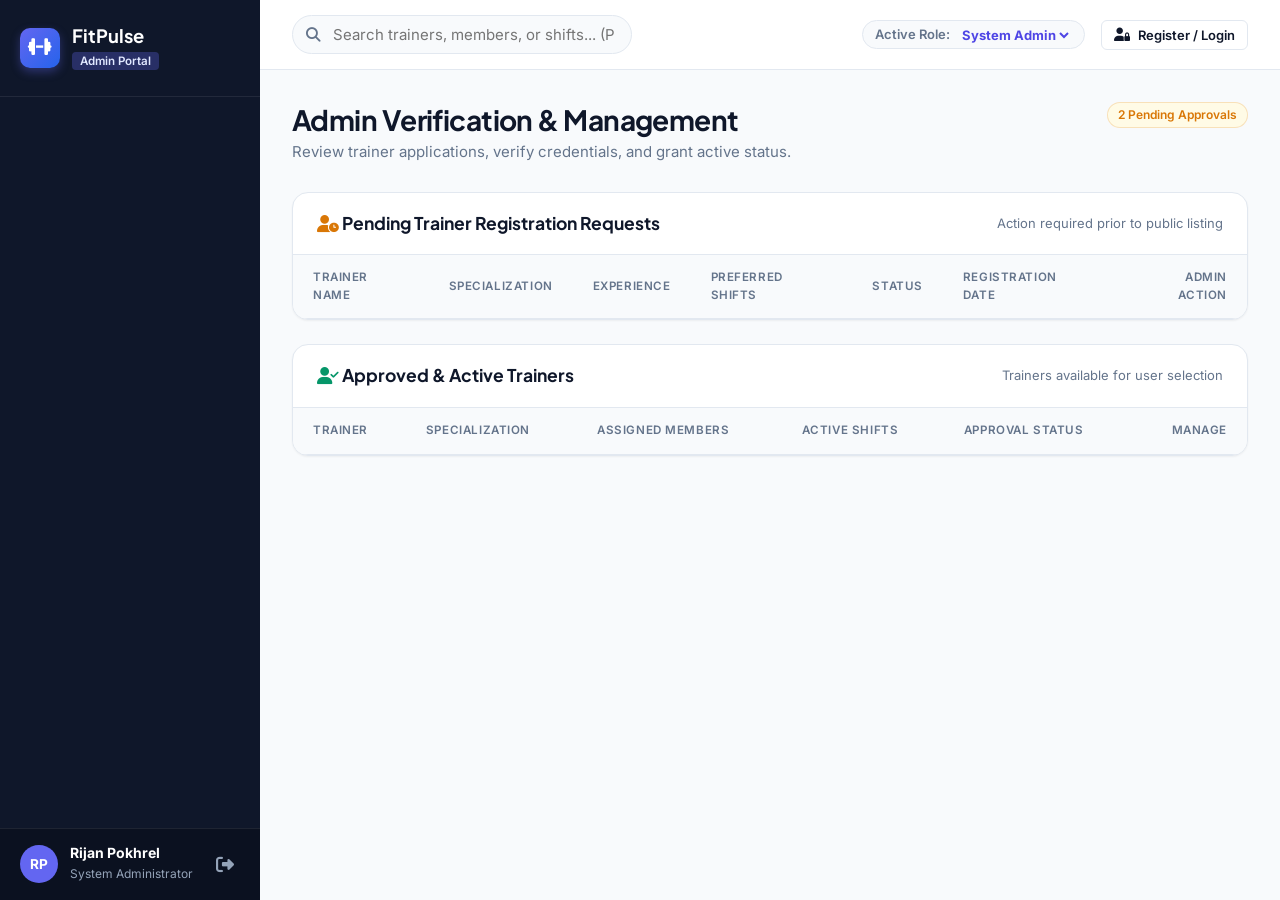
==== index.html @ 55d33495 "commit message" ====
<!DOCTYPE html>
<html lang="en">
<head>
  <meta charset="UTF-8">
  <meta name="viewport" content="width=device-width, initial-scale=1.0">
  <meta name="description" content="FitPulse - Multi-Role Gym Management System with Trainer Selection, Shift Scheduling, and Admin Verification">
  <title>FitPulse | Multi-Role Gym Management & Trainer Scheduling</title>

  <!-- Google Fonts: Inter & Plus Jakarta Sans -->
  <link rel="preconnect" href="https://fonts.googleapis.com">
  <link rel="preconnect" href="https://fonts.gstatic.com" crossorigin>
  <link href="https://fonts.googleapis.com/css2?family=Inter:wght@300;400;500;600;700&family=Plus+Jakarta+Sans:wght@500;600;700;800&display=swap" rel="stylesheet">

  <!-- Font Awesome Icons -->
  <link rel="stylesheet" href="https://cdnjs.cloudflare.com/ajax/libs/font-awesome/6.5.1/css/all.min.css">

  <!-- Main Stylesheet -->
  <link rel="stylesheet" href="style.css">
</head>
<body>

  <div class="app-layout">
    <!-- Sidebar Navigation -->
    <aside class="sidebar" id="sidebar">
      <div class="sidebar-brand">
        <div class="brand-logo">
          <i class="fa-solid fa-dumbbell"></i>
        </div>
        <div class="brand-info">
          <h2>FitPulse</h2>
          <span id="role-badge-display">Admin Portal</span>
        </div>
      </div>

      <!-- Navigation links dynamically adapted based on active user role -->
      <nav class="sidebar-nav">
        <ul id="sidebar-menu-list">
          <!-- Populated by script.js based on role (Admin, User, Trainer) -->
        </ul>
      </nav>

      <!-- Active User Profile Box -->
      <div class="sidebar-user" id="sidebar-user-box">
        <div class="user-avatar" id="current-user-avatar">RP</div>
        <div class="user-details">
          <strong id="current-user-name">Rijan Pokhrel</strong>
          <span id="current-user-role-label">System Administrator</span>
        </div>
        <button class="btn-icon-logout" id="btn-logout" title="Switch Account / Logout">
          <i class="fa-solid fa-right-from-bracket"></i>
        </button>
      </div>
    </aside>

    <!-- Main Content Area -->
    <div class="main-wrapper">
      <!-- Topbar Header -->
      <header class="topbar">
        <div class="topbar-left">
          <button class="menu-toggle" id="menu-toggle" aria-label="Toggle Navigation">
            <i class="fa-solid fa-bars"></i>
          </button>
          <div class="search-bar">
            <i class="fa-solid fa-magnifying-glass search-icon"></i>
            <input type="text" id="global-search" placeholder="Search trainers, members, or shifts... (Press /)">
          </div>
        </div>

        <div class="topbar-right">
          <!-- Role Switcher Pill -->
          <div class="role-switcher-pill">
            <span class="role-label">Active Role:</span>
            <select id="role-selector" class="role-select">
              <option value="admin">System Admin</option>
              <option value="user">Member / User</option>
              <option value="trainer">Trainer Portal</option>
            </select>
          </div>

          <button class="btn btn-outline btn-sm" id="btn-open-auth-modal">
            <i class="fa-solid fa-user-lock"></i> Register / Login
          </button>
        </div>
      </header>

      <!-- Main Content Container -->
      <main class="content-container">

        <!-- ====================================================================
             1. ADMIN DASHBOARD & TRAINER VERIFICATION PANEL
             ==================================================================== -->
        <section id="tab-admin-verification" class="tab-content active">
          <div class="page-header">
            <div>
              <h1 class="page-title">Admin Verification & Management</h1>
              <p class="page-subtitle">Review trainer applications, verify credentials, and grant active status.</p>
            </div>
            <div class="header-actions">
              <span class="badge badge-amber" id="pending-verification-count-badge">2 Pending Approvals</span>
            </div>
          </div>

          <!-- Pending Trainer Verification Table -->
          <div class="panel">
            <div class="panel-header">
              <div class="panel-title-group">
                <h3><i class="fa-solid fa-user-clock text-amber"></i> Pending Trainer Registration Requests</h3>
              </div>
              <span class="text-muted text-sm">Action required prior to public listing</span>
            </div>
            <div class="panel-body p-0">
              <div class="table-responsive">
                <table class="data-table">
                  <thead>
                    <tr>
                      <th>Trainer Name</th>
                      <th>Specialization</th>
                      <th>Experience</th>
                      <th>Preferred Shifts</th>
                      <th>Status</th>
                      <th>Registration Date</th>
                      <th class="text-right">Admin Action</th>
                    </tr>
                  </thead>
                  <tbody id="pending-trainers-tbody">
                    <!-- Populated dynamically by script.js -->
                  </tbody>
                </table>
              </div>
            </div>
          </div>

          <!-- Verified & Active Trainers Management Table -->
          <div class="panel">
            <div class="panel-header">
              <h3><i class="fa-solid fa-user-check text-emerald"></i> Approved & Active Trainers</h3>
              <span class="text-muted text-sm">Trainers available for user selection</span>
            </div>
            <div class="panel-body p-0">
              <div class="table-responsive">
                <table class="data-table">
                  <thead>
                    <tr>
                      <th>Trainer</th>
                      <th>Specialization</th>
                      <th>Assigned Members</th>
                      <th>Active Shifts</th>
                      <th>Approval Status</th>
                      <th class="text-right">Manage</th>
                    </tr>
                  </thead>
                  <tbody id="approved-trainers-tbody">
                    <!-- Populated dynamically by script.js -->
                  </tbody>
                </table>
              </div>
            </div>
          </div>
        </section>

        <!-- ====================================================================
             2. USER / MEMBER SECTION: VIEW TRAINERS & SELECT SHIFTS
             ==================================================================== -->
        <section id="tab-user-trainers" class="tab-content">
          <div class="page-header">
            <div>
              <h1 class="page-title">Find & Select Your Personal Trainer</h1>
              <p class="page-subtitle">Browse admin-verified fitness trainers and select your preferred shift time.</p>
            </div>
          </div>

          <!-- Current Booking Status Banner -->
          <div class="panel user-booking-banner" id="user-booking-status-card">
            <!-- Dynamic banner showing currently selected trainer and shift -->
          </div>

          <!-- Verified Trainers Catalog Grid -->
          <div class="section-subtitle-heading" style="margin-bottom: 16px;">
            <h3>Verified Certified Trainers</h3>
          </div>
          <div class="trainers-grid" id="trainers-catalog-grid">
            <!-- Dynamic Verified Trainer Cards -->
          </div>
        </section>

        <!-- ====================================================================
             3. TRAINER PORTAL SECTION: SHIFT SCHEDULE & CLIENT ROSTER
             ==================================================================== -->
        <section id="tab-trainer-portal" class="tab-content">
          <div class="page-header">
            <div>
              <h1 class="page-title">Trainer Dashboard & Shift Manager</h1>
              <p class="page-subtitle">View your admin verification status, assigned member clients, and daily shifts.</p>
            </div>
          </div>

          <!-- Verification Status Banner -->
          <div id="trainer-status-banner"></div>

          <!-- Trainer Shift & Client Grid -->
          <div class="dashboard-grid">
            <!-- Shifts Overview -->
            <div class="panel">
              <div class="panel-header">
                <h3><i class="fa-regular fa-clock"></i> My Assigned Shifts & Availability</h3>
              </div>
              <div class="panel-body">
                <div id="trainer-shift-list">
                  <!-- Dynamic content -->
                </div>
              </div>
            </div>

            <!-- Client Roster -->
            <div class="panel">
              <div class="panel-header">
                <h3><i class="fa-solid fa-users"></i> My Assigned Clients / Members</h3>
              </div>
              <div class="panel-body">
                <div id="trainer-clients-list">
                  <!-- Dynamic content -->
                </div>
              </div>
            </div>
          </div>
        </section>

        <!-- ====================================================================
             4. SYSTEM OVERVIEW & METRIC ANALYTICS (ADMIN)
             ==================================================================== -->
        <section id="tab-admin-overview" class="tab-content">
          <div class="page-header">
            <div>
              <h1 class="page-title">System Metrics & Overview</h1>
              <p class="page-subtitle">Real-time statistics across all users, trainers, and booked shifts.</p>
            </div>
          </div>

          <div class="metrics-grid">
            <div class="metric-card">
              <div class="metric-header">
                <div class="metric-icon icon-blue"><i class="fa-solid fa-users"></i></div>
                <span class="trend trend-up">Active</span>
              </div>
              <div class="metric-body">
                <h3 id="stat-total-users">14</h3>
                <p>Registered Members</p>
              </div>
            </div>

            <div class="metric-card">
              <div class="metric-header">
                <div class="metric-icon icon-emerald"><i class="fa-solid fa-user-shield"></i></div>
                <span class="trend trend-up">Verified</span>
              </div>
              <div class="metric-body">
                <h3 id="stat-approved-trainers">4</h3>
                <p>Verified Trainers</p>
              </div>
            </div>

            <div class="metric-card">
              <div class="metric-header">
                <div class="metric-icon icon-purple"><i class="fa-solid fa-user-clock"></i></div>
                <span class="trend trend-neutral">Action Needed</span>
              </div>
              <div class="metric-body">
                <h3 id="stat-pending-trainers">2</h3>
                <p>Pending Approvals</p>
              </div>
            </div>

            <div class="metric-card">
              <div class="metric-header">
                <div class="metric-icon icon-indigo"><i class="fa-solid fa-calendar-check"></i></div>
                <span class="trend trend-up">Active Shifts</span>
              </div>
              <div class="metric-body">
                <h3 id="stat-booked-shifts">8</h3>
                <p>Booked Shifts</p>
              </div>
            </div>
          </div>
        </section>

      </main>
    </div>
  </div>

  <!-- ====================================================================
       MODAL: AUTHENTICATION (REGISTER / LOGIN MULTI-ROLE)
       ==================================================================== -->
  <div class="modal-overlay" id="modal-auth">
    <div class="modal">
      <div class="modal-header">
        <h3 id="auth-modal-title">System Registration & Login</h3>
        <button class="modal-close" data-close="modal-auth">&times;</button>
      </div>

      <!-- Auth Mode Tabs (Login / Member Register / Trainer Register) -->
      <div class="auth-tabs">
        <button class="auth-tab-btn active" data-auth-mode="login">Account Login</button>
        <button class="auth-tab-btn" data-auth-mode="user-register">User Register</button>
        <button class="auth-tab-btn" data-auth-mode="trainer-register">Trainer Register</button>
      </div>

      <!-- Form 1: Account Login -->
      <form id="form-login" class="auth-form-step active">
        <div class="modal-body">
          <div class="form-group">
            <label for="login-email">Email Address <span class="text-rose">*</span></label>
            <input type="email" id="login-email" class="form-control" placeholder="e.g. admin@fitpulse.com" required>
          </div>
          <div class="form-group">
            <label for="login-password">Password <span class="text-rose">*</span></label>
            <input type="password" id="login-password" class="form-control" placeholder="••••••••" required>
          </div>
          <div class="form-group">
            <label for="login-role">Select Login Portal</label>
            <select id="login-role" class="form-select">
              <option value="admin">Admin Portal</option>
              <option value="user">Member / User Portal</option>
              <option value="trainer">Trainer Portal</option>
            </select>
          </div>
        </div>
        <div class="modal-footer">
          <button type="button" class="btn btn-outline" data-close="modal-auth">Cancel</button>
          <button type="submit" class="btn btn-primary">Log In</button>
        </div>
      </form>

      <!-- Form 2: User / Member Registration -->
      <form id="form-user-register" class="auth-form-step">
        <div class="modal-body">
          <div class="form-group">
            <label for="user-reg-name">Full Name <span class="text-rose">*</span></label>
            <input type="text" id="user-reg-name" class="form-control" placeholder="e.g. Rijan Pokhrel" required>
          </div>
          <div class="form-group">
            <label for="user-reg-email">Email Address <span class="text-rose">*</span></label>
            <input type="email" id="user-reg-email" class="form-control" placeholder="e.g. user@example.com" required>
          </div>
          <div class="form-group">
            <label for="user-reg-password">Password <span class="text-rose">*</span></label>
            <input type="password" id="user-reg-password" class="form-control" placeholder="••••••••" required>
          </div>
          <div class="form-group">
            <label for="user-reg-goal">Fitness Goal</label>
            <select id="user-reg-goal" class="form-select">
              <option value="Weight Loss & Cardio">Weight Loss & Cardio</option>
              <option value="Muscle Hypertrophy">Muscle Hypertrophy & Bodybuilding</option>
              <option value="Flexibility & Yoga">Flexibility & Core Balance</option>
            </select>
          </div>
        </div>
        <div class="modal-footer">
          <button type="button" class="btn btn-outline" data-close="modal-auth">Cancel</button>
          <button type="submit" class="btn btn-primary">Register User</button>
        </div>
      </form>

      <!-- Form 3: Trainer Registration (Requires Admin Verification) -->
      <form id="form-trainer-register" class="auth-form-step">
        <div class="modal-body">
          <div class="alert-box alert-info">
            <i class="fa-solid fa-circle-info"></i>
            <span>Note: Trainer accounts require <strong>Admin Verification & Approval</strong> before they become active in the system.</span>
          </div>

          <div class="form-group">
            <label for="trainer-reg-name">Full Name <span class="text-rose">*</span></label>
            <input type="text" id="trainer-reg-name" class="form-control" placeholder="e.g. Alex Morgan" required>
          </div>

          <div class="form-group">
            <label for="trainer-reg-email">Email Address <span class="text-rose">*</span></label>
            <input type="email" id="trainer-reg-email" class="form-control" placeholder="e.g. alex.trainer@fitpulse.com" required>
          </div>

          <div class="form-row">
            <div class="form-group col-6">
              <label for="trainer-reg-spec">Specialization <span class="text-rose">*</span></label>
              <input type="text" id="trainer-reg-spec" class="form-control" placeholder="e.g. HIIT & Powerlifting" required>
            </div>
            <div class="form-group col-6">
              <label for="trainer-reg-exp">Years of Experience</label>
              <input type="number" id="trainer-reg-exp" class="form-control" value="3" min="1" max="25">
            </div>
          </div>

          <div class="form-group">
            <label for="trainer-reg-shift">Preferred Working Shift <span class="text-rose">*</span></label>
            <select id="trainer-reg-shift" class="form-select" required>
              <option value="Morning Shift (06:00 AM - 10:00 AM)">Morning Shift (06:00 AM - 10:00 AM)</option>
              <option value="Afternoon Shift (12:00 PM - 04:00 PM)">Afternoon Shift (12:00 PM - 04:00 PM)</option>
              <option value="Evening Shift (05:00 PM - 09:00 PM)">Evening Shift (05:00 PM - 09:00 PM)</option>
            </select>
          </div>
        </div>
        <div class="modal-footer">
          <button type="button" class="btn btn-outline" data-close="modal-auth">Cancel</button>
          <button type="submit" class="btn btn-primary">Submit Application</button>
        </div>
      </form>
    </div>
  </div>

  <!-- ====================================================================
       MODAL: USER BOOK TRAINER & SHIFT
       ==================================================================== -->
  <div class="modal-overlay" id="modal-book-trainer">
    <div class="modal">
      <div class="modal-header">
        <h3>Book Trainer & Select Shift</h3>
        <button class="modal-close" data-close="modal-book-trainer">&times;</button>
      </div>
      <form id="form-book-trainer">
        <div class="modal-body">
          <input type="hidden" id="book-trainer-id">
          
          <div class="trainer-summary-box" id="book-trainer-summary-box">
            <!-- Dynamic summary of selected trainer -->
          </div>

          <div class="form-group" style="margin-top: 16px;">
            <label for="select-trainer-shift">Choose Shift Time <span class="text-rose">*</span></label>
            <select id="select-trainer-shift" class="form-select" required>
              <!-- Options populated dynamically based on trainer shift availability -->
            </select>
          </div>

          <div class="form-group">
            <label for="book-notes">Special Requests / Training Goals</label>
            <textarea id="book-notes" class="form-control" rows="3" placeholder="e.g. Focus on mobility and muscle strength..."></textarea>
          </div>
        </div>

        <div class="modal-footer">
          <button type="button" class="btn btn-outline" data-close="modal-book-trainer">Cancel</button>
          <button type="submit" class="btn btn-primary"><i class="fa-solid fa-check"></i> Confirm Selection</button>
        </div>
      </form>
    </div>
  </div>

  <!-- Toast Notification Container -->
  <div id="toast-container" class="toast-container"></div>

  <!-- Application Script -->
  <script src="script.js"></script>
</body>
</html>
---- style.css ----
/* ==========================================================================
   FITPULSE GYM MANAGEMENT SYSTEM - MULTI-ROLE & TRAINER VERIFICATION STYLES
   Author: Rijan Pokhrel
   ========================================================================== */

/* --------------------------------------------------------------------------
   1. DESIGN TOKENS & CSS VARIABLES
   -------------------------------------------------------------------------- */
:root {
  --bg-app: #f8fafc;
  --bg-sidebar: #0f172a;
  --bg-card: #ffffff;
  --bg-card-hover: #f1f5f9;
  
  --text-main: #0f172a;
  --text-muted: #64748b;
  --text-light: #94a3b8;
  --text-white: #ffffff;

  --border-color: #e2e8f0;
  --border-focus: #818cf8;

  --indigo-50: #eep2ff;
  --indigo-100: #e0e7ff;
  --indigo-500: #6366f1;
  --indigo-600: #4f46e5;
  --indigo-700: #4338ca;

  --blue-500: #3b82f6;
  --blue-600: #2563eb;
  
  --emerald-50: #ecfdf5;
  --emerald-600: #059669;
  --emerald-700: #047857;

  --amber-50: #fffbe6;
  --amber-600: #d97706;

  --rose-50: #fff1f2;
  --rose-600: #e11d48;

  --shadow-sm: 0 1px 2px 0 rgba(0, 0, 0, 0.05);
  --shadow-md: 0 4px 6px -1px rgba(0, 0, 0, 0.06), 0 2px 4px -1px rgba(0, 0, 0, 0.04);
  --shadow-lg: 0 10px 15px -3px rgba(0, 0, 0, 0.08), 0 4px 6px -2px rgba(0, 0, 0, 0.04);
  --shadow-xl: 0 20px 25px -5px rgba(0, 0, 0, 0.1), 0 10px 10px -5px rgba(0, 0, 0, 0.04);

  --radius-sm: 6px;
  --radius-md: 10px;
  --radius-lg: 16px;
  --radius-full: 9999px;
  --transition-fast: 0.15s ease;
  --transition-normal: 0.25s ease;

  --sidebar-width: 260px;
}

/* --------------------------------------------------------------------------
   2. GLOBAL RESETS & TYPOGRAPHY
   -------------------------------------------------------------------------- */
*, *::before, *::after {
  box-sizing: border-box;
  margin: 0;
  padding: 0;
}

body {
  font-family: 'Inter', -apple-system, BlinkMacSystemFont, sans-serif;
  background-color: var(--bg-app);
  color: var(--text-main);
  line-height: 1.5;
  font-size: 0.9375rem;
  -webkit-font-smoothing: antialiased;
}

h1, h2, h3, h4, h5, h6 {
  font-family: 'Plus Jakarta Sans', sans-serif;
  font-weight: 700;
  color: var(--text-main);
  line-height: 1.25;
}

a {
  color: var(--indigo-600);
  text-decoration: none;
  transition: color var(--transition-fast);
}

a:hover {
  color: var(--indigo-700);
}

button, input, select, textarea {
  font-family: inherit;
  font-size: inherit;
}

/* Utilities */
.text-muted { color: var(--text-muted); }
.text-sm { font-size: 0.8125rem; }
.text-rose { color: var(--rose-600); }
.text-amber { color: var(--amber-600); }
.text-emerald { color: var(--emerald-600); }
.text-right { text-align: right; }
.p-0 { padding: 0 !important; }
.max-w-xl { max-width: 650px; }

/* --------------------------------------------------------------------------
   3. APP LAYOUT & SIDEBAR
   -------------------------------------------------------------------------- */
.app-layout {
  display: flex;
  min-height: 100vh;
  width: 100%;
}

.sidebar {
  width: var(--sidebar-width);
  background-color: var(--bg-sidebar);
  color: var(--text-white);
  display: flex;
  flex-direction: column;
  position: fixed;
  top: 0;
  bottom: 0;
  left: 0;
  z-index: 100;
  transition: transform var(--transition-normal);
}

.sidebar-brand {
  display: flex;
  align-items: center;
  gap: 12px;
  padding: 24px 20px;
  border-bottom: 1px solid rgba(255, 255, 255, 0.08);
}

.brand-logo {
  width: 40px;
  height: 40px;
  background: linear-gradient(135deg, var(--indigo-500), var(--blue-600));
  border-radius: var(--radius-md);
  display: flex;
  align-items: center;
  justify-content: center;
  font-size: 1.2rem;
  color: var(--text-white);
  box-shadow: 0 4px 10px rgba(99, 102, 241, 0.35);
}

.brand-info h2 {
  font-size: 1.15rem;
  color: var(--text-white);
  margin-bottom: 2px;
}

.brand-info span {
  font-size: 0.725rem;
  color: var(--indigo-100);
  background-color: rgba(99, 102, 241, 0.3);
  padding: 2px 8px;
  border-radius: 4px;
  font-weight: 600;
}

.sidebar-nav {
  flex: 1;
  padding: 20px 12px;
  overflow-y: auto;
}

.sidebar-nav ul {
  list-style: none;
  display: flex;
  flex-direction: column;
  gap: 4px;
}

.nav-item {
  display: flex;
  align-items: center;
  gap: 14px;
  padding: 12px 16px;
  color: #94a3b8;
  border-radius: var(--radius-md);
  font-weight: 500;
  transition: all var(--transition-fast);
}

.nav-item i {
  font-size: 1.1rem;
  width: 20px;
  text-align: center;
}

.nav-item span:first-of-type {
  flex: 1;
}

.nav-item:hover {
  color: var(--text-white);
  background-color: rgba(255, 255, 255, 0.06);
}

.nav-item.active {
  color: var(--text-white);
  background: linear-gradient(90deg, var(--indigo-600), #6366f1);
  box-shadow: 0 4px 12px rgba(79, 70, 229, 0.3);
}

.sidebar-user {
  display: flex;
  align-items: center;
  gap: 12px;
  padding: 16px 20px;
  background-color: rgba(0, 0, 0, 0.25);
  border-top: 1px solid rgba(255, 255, 255, 0.08);
}

.user-avatar {
  width: 38px;
  height: 38px;
  border-radius: var(--radius-full);
  background-color: var(--indigo-500);
  color: var(--text-white);
  display: flex;
  align-items: center;
  justify-content: center;
  font-weight: 700;
  font-size: 0.85rem;
}

.user-details {
  flex: 1;
  overflow: hidden;
}

.user-details strong {
  display: block;
  font-size: 0.875rem;
  color: var(--text-white);
  line-height: 1.2;
  white-space: nowrap;
  overflow: hidden;
  text-overflow: ellipsis;
}

.user-details span {
  font-size: 0.75rem;
  color: #94a3b8;
}

.btn-icon-logout {
  background: none;
  border: none;
  color: #94a3b8;
  font-size: 1.1rem;
  cursor: pointer;
  padding: 6px;
  border-radius: 4px;
  transition: color var(--transition-fast);
}

.btn-icon-logout:hover {
  color: var(--rose-600);
}

.main-wrapper {
  margin-left: var(--sidebar-width);
  flex: 1;
  display: flex;
  flex-direction: column;
  min-width: 0;
}

/* --------------------------------------------------------------------------
   4. TOPBAR NAVIGATION HEADER & ROLE SELECTOR
   -------------------------------------------------------------------------- */
.topbar {
  height: 70px;
  background-color: var(--bg-card);
  border-bottom: 1px solid var(--border-color);
  display: flex;
  align-items: center;
  justify-content: space-between;
  padding: 0 32px;
  position: sticky;
  top: 0;
  z-index: 90;
}

.topbar-left {
  display: flex;
  align-items: center;
  gap: 16px;
  flex: 1;
}

.menu-toggle {
  display: none;
  background: none;
  border: none;
  font-size: 1.25rem;
  color: var(--text-main);
  cursor: pointer;
  padding: 8px;
}

.search-bar {
  position: relative;
  width: 340px;
  max-width: 100%;
}

.search-bar .search-icon {
  position: absolute;
  left: 14px;
  top: 50%;
  transform: translateY(-50%);
  color: var(--text-muted);
  font-size: 0.9rem;
}

.search-bar input {
  width: 100%;
  padding: 9px 16px 9px 40px;
  background-color: var(--bg-app);
  border: 1px solid var(--border-color);
  border-radius: var(--radius-full);
  outline: none;
  transition: all var(--transition-fast);
}

.search-bar input:focus {
  border-color: var(--indigo-500);
  background-color: #ffffff;
  box-shadow: 0 0 0 3px var(--indigo-100);
}

.topbar-right {
  display: flex;
  align-items: center;
  gap: 16px;
}

.role-switcher-pill {
  display: flex;
  align-items: center;
  gap: 8px;
  background-color: var(--bg-app);
  border: 1px solid var(--border-color);
  padding: 4px 12px;
  border-radius: var(--radius-full);
  font-size: 0.8125rem;
}

.role-label {
  color: var(--text-muted);
  font-weight: 600;
}

.role-select {
  border: none;
  background: transparent;
  font-weight: 700;
  color: var(--indigo-600);
  cursor: pointer;
  outline: none;
}

/* --------------------------------------------------------------------------
   5. BUTTONS & BADGES
   -------------------------------------------------------------------------- */
.btn {
  display: inline-flex;
  align-items: center;
  justify-content: center;
  gap: 8px;
  padding: 10px 18px;
  font-weight: 600;
  font-size: 0.875rem;
  border-radius: var(--radius-md);
  border: 1px solid transparent;
  cursor: pointer;
  transition: all var(--transition-fast);
  white-space: nowrap;
}

.btn-primary {
  background-color: var(--indigo-600);
  color: var(--text-white);
  box-shadow: var(--shadow-sm);
}

.btn-primary:hover {
  background-color: var(--indigo-700);
  box-shadow: var(--shadow-md);
}

.btn-outline {
  background-color: transparent;
  border-color: var(--border-color);
  color: var(--text-main);
}

.btn-outline:hover {
  background-color: var(--bg-app);
  border-color: var(--text-muted);
}

.btn-sm {
  padding: 6px 12px;
  font-size: 0.8125rem;
  border-radius: var(--radius-sm);
}

.btn-approve {
  background-color: var(--emerald-600);
  color: white;
  border: none;
}

.btn-approve:hover {
  background-color: var(--emerald-700);
}

.btn-reject {
  background-color: var(--rose-600);
  color: white;
  border: none;
}

.btn-reject:hover {
  background-color: #be123c;
}

.badge {
  display: inline-flex;
  align-items: center;
  padding: 3px 10px;
  font-size: 0.75rem;
  font-weight: 600;
  border-radius: var(--radius-full);
}

.badge-indigo { background-color: var(--indigo-100); color: var(--indigo-700); }
.badge-emerald { background-color: var(--emerald-50); color: var(--emerald-700); border: 1px solid rgba(5, 150, 105, 0.2); }
.badge-amber { background-color: var(--amber-50); color: var(--amber-600); border: 1px solid rgba(217, 119, 6, 0.2); }
.badge-rose { background-color: var(--rose-50); color: var(--rose-600); border: 1px solid rgba(225, 29, 72, 0.2); }

/* --------------------------------------------------------------------------
   6. TAB CONTENT & PAGE HEADERS
   -------------------------------------------------------------------------- */
.content-container {
  padding: 32px;
  flex: 1;
}

.tab-content {
  display: none;
  animation: fadeIn 0.2s ease-in-out;
}

.tab-content.active {
  display: block;
}

@keyframes fadeIn {
  from { opacity: 0; transform: translateY(6px); }
  to { opacity: 1; transform: translateY(0); }
}

.page-header {
  display: flex;
  align-items: flex-start;
  justify-content: space-between;
  margin-bottom: 28px;
  gap: 16px;
  flex-wrap: wrap;
}

.page-title {
  font-size: 1.75rem;
  letter-spacing: -0.02em;
  margin-bottom: 4px;
}

.page-subtitle {
  color: var(--text-muted);
  font-size: 0.9375rem;
}

/* --------------------------------------------------------------------------
   7. METRIC CARDS & PANELS
   -------------------------------------------------------------------------- */
.metrics-grid {
  display: grid;
  grid-template-columns: repeat(auto-fit, minmax(220px, 1fr));
  gap: 20px;
  margin-bottom: 28px;
}

.metric-card {
  background-color: var(--bg-card);
  border: 1px solid var(--border-color);
  border-radius: var(--radius-lg);
  padding: 20px 24px;
  box-shadow: var(--shadow-sm);
}

.metric-header {
  display: flex;
  align-items: center;
  justify-content: space-between;
  margin-bottom: 16px;
}

.metric-icon {
  width: 44px;
  height: 44px;
  border-radius: var(--radius-md);
  display: flex;
  align-items: center;
  justify-content: center;
  font-size: 1.15rem;
}

.icon-blue { background-color: #eff6ff; color: var(--blue-600); }
.icon-emerald { background-color: var(--emerald-50); color: var(--emerald-600); }
.icon-indigo { background-color: var(--indigo-100); color: var(--indigo-600); }
.icon-purple { background-color: #faf5ff; color: #9333ea; }

.trend {
  font-size: 0.75rem;
  font-weight: 600;
  padding: 2px 8px;
  border-radius: var(--radius-full);
}

.trend-up { background-color: var(--emerald-50); color: var(--emerald-700); }
.trend-neutral { background-color: var(--bg-app); color: var(--text-muted); }

.metric-body h3 {
  font-size: 1.85rem;
  margin-bottom: 2px;
  letter-spacing: -0.03em;
}

.metric-body p {
  color: var(--text-muted);
  font-size: 0.875rem;
}

/* Dashboard Panel Layout */
.dashboard-grid {
  display: grid;
  grid-template-columns: 1fr 1fr;
  gap: 24px;
}

.panel {
  background-color: var(--bg-card);
  border: 1px solid var(--border-color);
  border-radius: var(--radius-lg);
  box-shadow: var(--shadow-sm);
  overflow: hidden;
  margin-bottom: 24px;
}

.panel-header {
  padding: 20px 24px;
  border-bottom: 1px solid var(--border-color);
  display: flex;
  align-items: center;
  justify-content: space-between;
}

.panel-body {
  padding: 24px;
}

/* --------------------------------------------------------------------------
   8. DATA TABLES
   -------------------------------------------------------------------------- */
.table-responsive {
  width: 100%;
  overflow-x: auto;
}

.data-table {
  width: 100%;
  border-collapse: collapse;
  text-align: left;
  font-size: 0.875rem;
}

.data-table th {
  background-color: #f8fafc;
  color: var(--text-muted);
  font-weight: 600;
  text-transform: uppercase;
  font-size: 0.725rem;
  letter-spacing: 0.05em;
  padding: 14px 20px;
  border-bottom: 1px solid var(--border-color);
}

.data-table td {
  padding: 16px 20px;
  border-bottom: 1px solid var(--border-color);
  vertical-align: middle;
}

.data-table tbody tr:hover {
  background-color: var(--bg-app);
}

/* --------------------------------------------------------------------------
   9. USER TRAINER CATALOG CARDS & BOOKING BANNER
   -------------------------------------------------------------------------- */
.user-booking-banner {
  padding: 20px 24px;
  background: linear-gradient(135deg, #4f46e5, #3b82f6);
  color: white;
  border-radius: var(--radius-lg);
  margin-bottom: 28px;
}

.user-booking-banner h3 {
  color: white;
  font-size: 1.25rem;
  margin-bottom: 4px;
}

.trainers-grid {
  display: grid;
  grid-template-columns: repeat(auto-fill, minmax(310px, 1fr));
  gap: 24px;
}

.trainer-card {
  background-color: var(--bg-card);
  border: 1px solid var(--border-color);
  border-radius: var(--radius-lg);
  padding: 24px;
  box-shadow: var(--shadow-sm);
  display: flex;
  flex-direction: column;
  justify-content: space-between;
  transition: transform var(--transition-fast), box-shadow var(--transition-fast);
}

.trainer-card:hover {
  transform: translateY(-3px);
  box-shadow: var(--shadow-md);
  border-color: var(--indigo-500);
}

.trainer-header {
  display: flex;
  align-items: center;
  gap: 16px;
  margin-bottom: 16px;
}

.trainer-avatar {
  width: 52px;
  height: 52px;
  border-radius: 50%;
  background-color: var(--indigo-100);
  color: var(--indigo-700);
  font-weight: 800;
  font-size: 1.1rem;
  display: flex;
  align-items: center;
  justify-content: center;
}

.trainer-info h4 {
  font-size: 1.1rem;
  margin-bottom: 2px;
}

.trainer-spec {
  color: var(--indigo-600);
  font-weight: 600;
  font-size: 0.8125rem;
}

.trainer-shifts-list {
  background-color: var(--bg-app);
  border-radius: var(--radius-md);
  padding: 12px;
  margin-bottom: 18px;
}

.shift-tag {
  display: inline-block;
  background-color: white;
  border: 1px solid var(--border-color);
  padding: 4px 10px;
  border-radius: var(--radius-full);
  font-size: 0.75rem;
  font-weight: 600;
  margin: 2px;

}

/* --------------------------------------------------------------------------
   10. MODAL DIALOGS & AUTH TABS
   -------------------------------------------------------------------------- */
.modal-overlay {
  position: fixed;
  top: 0;
  left: 0;
  right: 0;
  bottom: 0;
  background-color: rgba(15, 23, 42, 0.5);
  backdrop-filter: blur(4px);
  display: flex;
  align-items: center;
  justify-content: center;
  z-index: 1000;
  opacity: 0;
  visibility: hidden;
  transition: all var(--transition-fast);
}

.modal-overlay.active {
  opacity: 1;
  visibility: visible;
}

.modal {
  background-color: var(--bg-card);
  border-radius: var(--radius-lg);
  width: 100%;
  max-width: 540px;
  box-shadow: var(--shadow-xl);
  overflow: hidden;
  transform: scale(0.95);
  transition: transform var(--transition-fast);
}

.modal-overlay.active .modal {
  transform: scale(1);
}

.modal-header {
  padding: 20px 24px;
  border-bottom: 1px solid var(--border-color);
  display: flex;
  align-items: center;
  justify-content: space-between;
}

.modal-close {
  background: none;
  border: none;
  font-size: 1.5rem;
  color: var(--text-muted);
  cursor: pointer;
  line-height: 1;
}

.modal-body {
  padding: 24px;
}

.modal-footer {
  padding: 16px 24px;
  background-color: var(--bg-app);
  border-top: 1px solid var(--border-color);
  display: flex;
  justify-content: flex-end;
  gap: 12px;
}

.auth-tabs {
  display: flex;
  border-bottom: 1px solid var(--border-color);
  background-color: var(--bg-app);
}

.auth-tab-btn {
  flex: 1;
  padding: 12px 14px;
  background: none;
  border: none;
  font-weight: 600;
  font-size: 0.85rem;
  color: var(--text-muted);
  cursor: pointer;
  transition: all var(--transition-fast);
  border-bottom: 2px solid transparent;
}

.auth-tab-btn.active {
  color: var(--indigo-600);
  background-color: white;
  border-bottom-color: var(--indigo-600);
}

.auth-form-step {
  display: none;
}

.auth-form-step.active {
  display: block;
}

.alert-box {
  display: flex;
  align-items: flex-start;
  gap: 10px;
  padding: 12px 16px;
  border-radius: var(--radius-md);
  font-size: 0.8125rem;
  margin-bottom: 16px;
}

.alert-info { background-color: var(--indigo-50); color: var(--indigo-700); border: 1px solid var(--indigo-100); }
.alert-warning { background-color: var(--amber-50); color: var(--amber-600); border: 1px solid rgba(217, 119, 6, 0.2); }
.alert-success { background-color: var(--emerald-50); color: var(--emerald-700); border: 1px solid rgba(5, 150, 105, 0.2); }

.form-group {
  margin-bottom: 18px;
}

.form-group label {
  display: block;
  font-weight: 600;
  font-size: 0.8125rem;
  margin-bottom: 6px;
  color: var(--text-main);
}

.form-control, .form-select {
  width: 100%;
  padding: 9px 14px;
  border: 1px solid var(--border-color);
  border-radius: var(--radius-md);
  outline: none;
  background-color: var(--bg-card);
}

.form-control:focus, .form-select:focus {
  border-color: var(--indigo-500);
  box-shadow: 0 0 0 3px var(--indigo-100);
}

.form-row {
  display: flex;
  gap: 16px;
}

.col-6 {
  flex: 1;
}

/* --------------------------------------------------------------------------
   11. TOAST NOTIFICATIONS
   -------------------------------------------------------------------------- */
.toast-container {
  position: fixed;
  bottom: 24px;
  right: 24px;
  display: flex;
  flex-direction: column;
  gap: 10px;
  z-index: 1100;
}

.toast {
  background-color: var(--bg-sidebar);
  color: var(--text-white);
  padding: 14px 20px;
  border-radius: var(--radius-md);
  box-shadow: var(--shadow-lg);
  display: flex;
  align-items: center;
  gap: 12px;
  font-size: 0.875rem;
  animation: slideInRight 0.3s ease;
}

.toast-success i { color: #34d399; }
.toast-info i { color: #60a5fa; }
.toast-error i { color: #f87171; }

@keyframes slideInRight {
  from { opacity: 0; transform: translateX(50px); }
  to { opacity: 1; transform: translateX(0); }
}

@media (max-width: 768px) {
  .sidebar { transform: translateX(-100%); }
  .sidebar.show { transform: translateX(0); }
  .main-wrapper { margin-left: 0; }
  .menu-toggle { display: block; }
  .dashboard-grid { grid-template-columns: 1fr; }
  .topbar { padding: 0 16px; }
  .content-container { padding: 16px; }
  .role-label { display: none; }
}
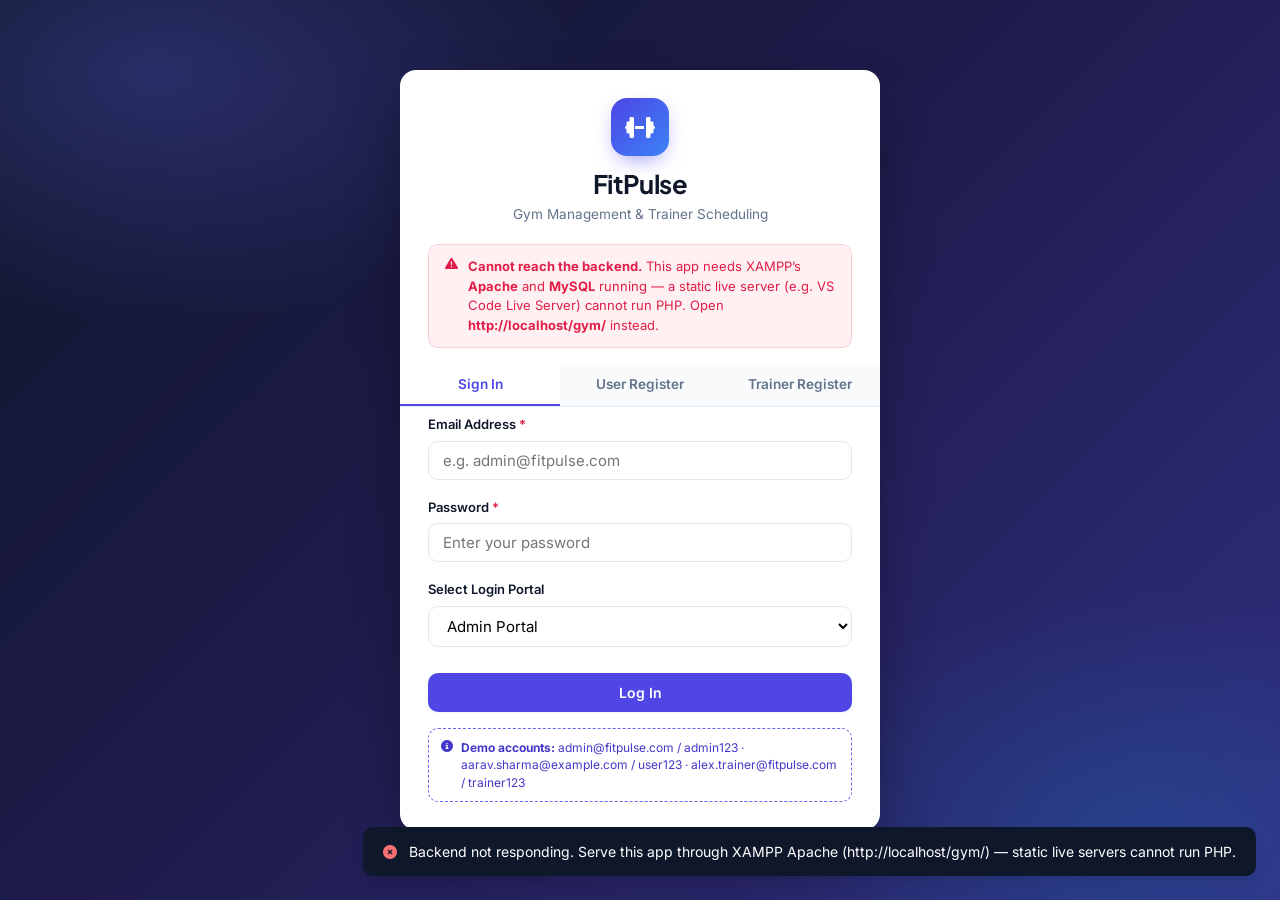
==== commit ae44029e: "backend added" ====
--- a/index.html
+++ b/index.html
@@ -14,12 +14,138 @@
   <!-- Font Awesome Icons -->
   <link rel="stylesheet" href="https://cdnjs.cloudflare.com/ajax/libs/font-awesome/6.5.1/css/all.min.css">
 
+  <!-- Favicon (avoids /favicon.ico 404) -->
+  <link rel="icon" type="image/svg+xml" href="data:image/svg+xml,%3Csvg xmlns='http://www.w3.org/2000/svg' viewBox='0 0 24 24'%3E%3Crect width='24' height='24' rx='6' fill='%234f46e5'/%3E%3Cpath d='M6.5 6.5v11M17.5 6.5v11M4 9v6M20 9v6' stroke='white' stroke-width='1.8' stroke-linecap='round'/%3E%3C/svg%3E">
+
   <!-- Main Stylesheet -->
-  <link rel="stylesheet" href="style.css">
+  <link rel="stylesheet" href="style.css?v=5">
 </head>
 <body>
 
-  <div class="app-layout">
+  <!-- ====================================================================
+       AUTH SCREEN: LOGIN / REGISTRATION (landing view; app is gated behind it)
+       ==================================================================== -->
+  <div class="auth-screen" id="auth-screen">
+    <div class="auth-screen-bg"></div>
+    <div class="auth-card-wrap">
+      <div class="auth-card">
+        <div class="auth-card-brand">
+          <div class="auth-logo"><i class="fa-solid fa-dumbbell"></i></div>
+          <h1>FitPulse</h1>
+          <p class="auth-tagline">Gym Management &amp; Trainer Scheduling</p>
+        </div>
+
+        <div class="alert-box alert-danger" id="backend-error-box" style="display:none;margin:0 28px 16px;">
+          <i class="fa-solid fa-triangle-exclamation"></i>
+          <span><strong>Cannot reach the backend.</strong> This app needs XAMPP&rsquo;s <strong>Apache</strong> and <strong>MySQL</strong> running &mdash; a static live server (e.g. VS Code Live Server) cannot run PHP. Open <strong>http://localhost/gym/</strong> instead.</span>
+        </div>
+
+        <div class="auth-tabs">
+          <button class="auth-tab-btn active" data-auth-mode="login">Sign In</button>
+          <button class="auth-tab-btn" data-auth-mode="user-register">User Register</button>
+          <button class="auth-tab-btn" data-auth-mode="trainer-register">Trainer Register</button>
+        </div>
+
+        <div class="auth-card-body">
+          <!-- Form 1: Account Login -->
+          <form id="form-login" class="auth-form-step active" novalidate>
+            <div class="form-group">
+              <label for="login-email">Email Address <span class="text-rose">*</span></label>
+              <input type="email" id="login-email" class="form-control" placeholder="e.g. admin@fitpulse.com" required>
+            </div>
+            <div class="form-group">
+              <label for="login-password">Password <span class="text-rose">*</span></label>
+              <input type="password" id="login-password" class="form-control" placeholder="Enter your password" required>
+            </div>
+            <div class="form-group">
+              <label for="login-role">Select Login Portal</label>
+              <select id="login-role" class="form-select">
+                <option value="admin">Admin Portal</option>
+                <option value="user">Member / User Portal</option>
+                <option value="trainer">Trainer Portal</option>
+              </select>
+            </div>
+            <button type="submit" class="btn btn-primary btn-block">Log In</button>
+            <div class="demo-hint">
+              <i class="fa-solid fa-circle-info"></i>
+              <span><strong>Demo accounts:</strong> admin@fitpulse.com / admin123 &middot; aarav.sharma@example.com / user123 &middot; alex.trainer@fitpulse.com / trainer123</span>
+            </div>
+          </form>
+
+          <!-- Form 2: User / Member Registration -->
+          <form id="form-user-register" class="auth-form-step" novalidate>
+            <div class="form-group">
+              <label for="user-reg-name">Full Name <span class="text-rose">*</span></label>
+              <input type="text" id="user-reg-name" class="form-control" placeholder="e.g. Rijan Pokhrel" required>
+            </div>
+            <div class="form-group">
+              <label for="user-reg-email">Email Address <span class="text-rose">*</span></label>
+              <input type="email" id="user-reg-email" class="form-control" placeholder="e.g. user@example.com" required>
+            </div>
+            <div class="form-group">
+              <label for="user-reg-password">Password <span class="text-rose">*</span></label>
+              <input type="password" id="user-reg-password" class="form-control" placeholder="Min. 6 characters" required>
+            </div>
+            <div class="form-group">
+              <label for="user-reg-goal">Fitness Goal</label>
+              <select id="user-reg-goal" class="form-select">
+                <option value="Weight Loss & Cardio">Weight Loss &amp; Cardio</option>
+                <option value="Muscle Hypertrophy">Muscle Hypertrophy &amp; Bodybuilding</option>
+                <option value="Flexibility & Yoga">Flexibility &amp; Core Balance</option>
+              </select>
+            </div>
+            <button type="submit" class="btn btn-primary btn-block">Register User</button>
+          </form>
+
+          <!-- Form 3: Trainer Registration (Requires Admin Verification) -->
+          <form id="form-trainer-register" class="auth-form-step" novalidate>
+            <div class="alert-box alert-info">
+              <i class="fa-solid fa-circle-info"></i>
+              <span>Trainer accounts require <strong>Admin Verification &amp; Approval</strong> before they appear in the public catalog.</span>
+            </div>
+
+            <div class="form-group">
+              <label for="trainer-reg-name">Full Name <span class="text-rose">*</span></label>
+              <input type="text" id="trainer-reg-name" class="form-control" placeholder="e.g. Alex Morgan" required>
+            </div>
+
+            <div class="form-group">
+              <label for="trainer-reg-email">Email Address <span class="text-rose">*</span></label>
+              <input type="email" id="trainer-reg-email" class="form-control" placeholder="e.g. alex.trainer@fitpulse.com" required>
+            </div>
+
+            <div class="form-group">
+              <label for="trainer-reg-password">Password <span class="text-rose">*</span></label>
+              <input type="password" id="trainer-reg-password" class="form-control" placeholder="Create a login password" required>
+            </div>
+
+            <div class="form-row">
+              <div class="form-group col-6">
+                <label for="trainer-reg-spec">Specialization <span class="text-rose">*</span></label>
+                <input type="text" id="trainer-reg-spec" class="form-control" placeholder="e.g. HIIT &amp; Powerlifting" required>
+              </div>
+              <div class="form-group col-6">
+                <label for="trainer-reg-exp">Years of Experience</label>
+                <input type="number" id="trainer-reg-exp" class="form-control" value="3" min="1" max="25">
+              </div>
+            </div>
+
+            <div class="form-group">
+              <label for="trainer-reg-shift">Preferred Working Shift <span class="text-rose">*</span></label>
+              <select id="trainer-reg-shift" class="form-select" required>
+                <option value="Morning Shift (06:00 AM - 10:00 AM)">Morning Shift (06:00 AM - 10:00 AM)</option>
+                <option value="Afternoon Shift (12:00 PM - 04:00 PM)">Afternoon Shift (12:00 PM - 04:00 PM)</option>
+                <option value="Evening Shift (05:00 PM - 09:00 PM)">Evening Shift (05:00 PM - 09:00 PM)</option>
+              </select>
+            </div>
+            <button type="submit" class="btn btn-primary btn-block">Submit Application</button>
+          </form>
+        </div>
+      </div>
+    </div>
+  </div>
+
+  <div class="app-layout" id="app-layout">
     <!-- Sidebar Navigation -->
     <aside class="sidebar" id="sidebar">
       <div class="sidebar-brand">
@@ -77,9 +203,6 @@
             </select>
           </div>
 
-          <button class="btn btn-outline btn-sm" id="btn-open-auth-modal">
-            <i class="fa-solid fa-user-lock"></i> Register / Login
-          </button>
         </div>
       </header>
 
@@ -184,6 +307,28 @@
         </section>
 
         <!-- ====================================================================
+             2B. USER / MEMBER SECTION: MY BOOKED SHIFTS
+             ==================================================================== -->
+        <section id="tab-user-bookings" class="tab-content">
+          <div class="page-header">
+            <div>
+              <h1 class="page-title">My Bookings & Shift History</h1>
+              <p class="page-subtitle">Review the verified trainers you have selected and your reserved shift slots.</p>
+            </div>
+          </div>
+
+          <div class="panel">
+            <div class="panel-header">
+              <h3><i class="fa-solid fa-calendar-check text-indigo"></i> Booked Shift History</h3>
+              <span class="text-muted text-sm">Confirmations stored locally on this device</span>
+            </div>
+            <div class="panel-body" id="user-bookings-list">
+              <!-- Dynamic booking history for the signed-in member -->
+            </div>
+          </div>
+        </section>
+
+        <!-- ====================================================================
              3. TRAINER PORTAL SECTION: SHIFT SCHEDULE & CLIENT ROSTER
              ==================================================================== -->
         <section id="tab-trainer-portal" class="tab-content">
@@ -208,7 +353,7 @@
                 <div id="trainer-shift-list">
                   <!-- Dynamic content -->
                 </div>
-              </div>
+              </div> 
             </div>
 
             <!-- Client Roster -->
@@ -283,126 +428,140 @@
           </div>
         </section>
 
+        <!-- ====================================================================
+             5. ADMIN SECTION: MEMBERS DIRECTORY (CRUD)
+             ==================================================================== -->
+        <section id="tab-admin-members" class="tab-content">
+          <div class="page-header">
+            <div>
+              <h1 class="page-title">Member Directory</h1>
+              <p class="page-subtitle">Manage gym memberships, plans, and membership status.</p>
+            </div>
+            <div class="header-actions">
+              <button class="btn btn-primary" id="btn-add-member">
+                <i class="fa-solid fa-user-plus"></i> Add Member
+              </button>
+            </div>
+          </div>
+
+          <div class="panel">
+            <div class="panel-header">
+              <div class="panel-title-group">
+                <h3><i class="fa-solid fa-users text-indigo"></i> All Members</h3>
+              </div>
+              <div class="filter-bar">
+                <input type="text" id="member-search-input" class="form-control filter-input" placeholder="Search name, email, phone...">
+                <select id="member-status-filter" class="form-select filter-select">
+                  <option value="all">All Status</option>
+                  <option value="Active">Active</option>
+                  <option value="Expiring">Expiring</option>
+                  <option value="Inactive">Inactive</option>
+                </select>
+                <select id="member-plan-filter" class="form-select filter-select">
+                  <option value="all">All Plans</option>
+                  <option value="Premium VIP">Premium VIP</option>
+                  <option value="Standard Fitness">Standard Fitness</option>
+                  <option value="Basic Access">Basic Access</option>
+                </select>
+              </div>
+            </div>
+            <div class="panel-body p-0">
+              <div class="table-responsive">
+                <table class="data-table">
+                  <thead>
+                    <tr>
+                      <th>Member</th>
+                      <th>Contact</th>
+                      <th>Plan</th>
+                      <th>Status</th>
+                      <th>Joined</th>
+                      <th>Expires</th>
+                      <th class="text-right">Actions</th>
+                    </tr>
+                  </thead>
+                  <tbody id="members-table-tbody">
+                    <!-- Populated dynamically -->
+                  </tbody>
+                </table>
+              </div>
+            </div>
+          </div>
+        </section>
+
+        <!-- ====================================================================
+             6. ADMIN SECTION: CLASS SCHEDULE (CRUD)
+             ==================================================================== -->
+        <section id="tab-admin-classes" class="tab-content">
+          <div class="page-header">
+            <div>
+              <h1 class="page-title">Class Schedule</h1>
+              <p class="page-subtitle">Create and manage the weekly group fitness class timetable.</p>
+            </div>
+            <div class="header-actions">
+              <button class="btn btn-primary" id="btn-add-class">
+                <i class="fa-solid fa-calendar-plus"></i> Schedule Class
+              </button>
+            </div>
+          </div>
+
+          <div class="panel">
+            <div class="panel-header">
+              <h3><i class="fa-solid fa-dumbbell text-indigo"></i> Weekly Classes</h3>
+              <span class="text-muted text-sm">Booked slots update in real time</span>
+            </div>
+            <div class="panel-body">
+              <div class="classes-cards-grid" id="classes-cards-grid">
+                <!-- Populated dynamically -->
+              </div>
+            </div>
+          </div>
+        </section>
+
+        <!-- ====================================================================
+             7. ADMIN SECTION: PAYMENTS & INVOICES
+             ==================================================================== -->
+        <section id="tab-admin-payments" class="tab-content">
+          <div class="page-header">
+            <div>
+              <h1 class="page-title">Payments & Invoices</h1>
+              <p class="page-subtitle">Record membership payments and track invoice status.</p>
+            </div>
+            <div class="header-actions">
+              <button class="btn btn-primary" id="btn-add-payment">
+                <i class="fa-solid fa-file-invoice-dollar"></i> Record Payment
+              </button>
+            </div>
+          </div>
+
+          <div class="panel">
+            <div class="panel-header">
+              <h3><i class="fa-solid fa-money-check-dollar text-indigo"></i> Payment History</h3>
+              <input type="text" id="payment-search-input" class="form-control filter-input" placeholder="Search invoice, member, or plan...">
+            </div>
+            <div class="panel-body p-0">
+              <div class="table-responsive">
+                <table class="data-table">
+                  <thead>
+                    <tr>
+                      <th>Invoice</th>
+                      <th>Member</th>
+                      <th>Plan</th>
+                      <th>Amount</th>
+                      <th>Method</th>
+                      <th>Date</th>
+                      <th>Status</th>
+                    </tr>
+                  </thead>
+                  <tbody id="payments-table-tbody">
+                    <!-- Populated dynamically -->
+                  </tbody>
+                </table>
+              </div>
+            </div>
+          </div>
+        </section>
+
       </main>
-    </div>
-  </div>
-
-  <!-- ====================================================================
-       MODAL: AUTHENTICATION (REGISTER / LOGIN MULTI-ROLE)
-       ==================================================================== -->
-  <div class="modal-overlay" id="modal-auth">
-    <div class="modal">
-      <div class="modal-header">
-        <h3 id="auth-modal-title">System Registration & Login</h3>
-        <button class="modal-close" data-close="modal-auth">&times;</button>
-      </div>
-
-      <!-- Auth Mode Tabs (Login / Member Register / Trainer Register) -->
-      <div class="auth-tabs">
-        <button class="auth-tab-btn active" data-auth-mode="login">Account Login</button>
-        <button class="auth-tab-btn" data-auth-mode="user-register">User Register</button>
-        <button class="auth-tab-btn" data-auth-mode="trainer-register">Trainer Register</button>
-      </div>
-
-      <!-- Form 1: Account Login -->
-      <form id="form-login" class="auth-form-step active">
-        <div class="modal-body">
-          <div class="form-group">
-            <label for="login-email">Email Address <span class="text-rose">*</span></label>
-            <input type="email" id="login-email" class="form-control" placeholder="e.g. admin@fitpulse.com" required>
-          </div>
-          <div class="form-group">
-            <label for="login-password">Password <span class="text-rose">*</span></label>
-            <input type="password" id="login-password" class="form-control" placeholder="••••••••" required>
-          </div>
-          <div class="form-group">
-            <label for="login-role">Select Login Portal</label>
-            <select id="login-role" class="form-select">
-              <option value="admin">Admin Portal</option>
-              <option value="user">Member / User Portal</option>
-              <option value="trainer">Trainer Portal</option>
-            </select>
-          </div>
-        </div>
-        <div class="modal-footer">
-          <button type="button" class="btn btn-outline" data-close="modal-auth">Cancel</button>
-          <button type="submit" class="btn btn-primary">Log In</button>
-        </div>
-      </form>
-
-      <!-- Form 2: User / Member Registration -->
-      <form id="form-user-register" class="auth-form-step">
-        <div class="modal-body">
-          <div class="form-group">
-            <label for="user-reg-name">Full Name <span class="text-rose">*</span></label>
-            <input type="text" id="user-reg-name" class="form-control" placeholder="e.g. Rijan Pokhrel" required>
-          </div>
-          <div class="form-group">
-            <label for="user-reg-email">Email Address <span class="text-rose">*</span></label>
-            <input type="email" id="user-reg-email" class="form-control" placeholder="e.g. user@example.com" required>
-          </div>
-          <div class="form-group">
-            <label for="user-reg-password">Password <span class="text-rose">*</span></label>
-            <input type="password" id="user-reg-password" class="form-control" placeholder="••••••••" required>
-          </div>
-          <div class="form-group">
-            <label for="user-reg-goal">Fitness Goal</label>
-            <select id="user-reg-goal" class="form-select">
-              <option value="Weight Loss & Cardio">Weight Loss & Cardio</option>
-              <option value="Muscle Hypertrophy">Muscle Hypertrophy & Bodybuilding</option>
-              <option value="Flexibility & Yoga">Flexibility & Core Balance</option>
-            </select>
-          </div>
-        </div>
-        <div class="modal-footer">
-          <button type="button" class="btn btn-outline" data-close="modal-auth">Cancel</button>
-          <button type="submit" class="btn btn-primary">Register User</button>
-        </div>
-      </form>
-
-      <!-- Form 3: Trainer Registration (Requires Admin Verification) -->
-      <form id="form-trainer-register" class="auth-form-step">
-        <div class="modal-body">
-          <div class="alert-box alert-info">
-            <i class="fa-solid fa-circle-info"></i>
-            <span>Note: Trainer accounts require <strong>Admin Verification & Approval</strong> before they become active in the system.</span>
-          </div>
-
-          <div class="form-group">
-            <label for="trainer-reg-name">Full Name <span class="text-rose">*</span></label>
-            <input type="text" id="trainer-reg-name" class="form-control" placeholder="e.g. Alex Morgan" required>
-          </div>
-
-          <div class="form-group">
-            <label for="trainer-reg-email">Email Address <span class="text-rose">*</span></label>
-            <input type="email" id="trainer-reg-email" class="form-control" placeholder="e.g. alex.trainer@fitpulse.com" required>
-          </div>
-
-          <div class="form-row">
-            <div class="form-group col-6">
-              <label for="trainer-reg-spec">Specialization <span class="text-rose">*</span></label>
-              <input type="text" id="trainer-reg-spec" class="form-control" placeholder="e.g. HIIT & Powerlifting" required>
-            </div>
-            <div class="form-group col-6">
-              <label for="trainer-reg-exp">Years of Experience</label>
-              <input type="number" id="trainer-reg-exp" class="form-control" value="3" min="1" max="25">
-            </div>
-          </div>
-
-          <div class="form-group">
-            <label for="trainer-reg-shift">Preferred Working Shift <span class="text-rose">*</span></label>
-            <select id="trainer-reg-shift" class="form-select" required>
-              <option value="Morning Shift (06:00 AM - 10:00 AM)">Morning Shift (06:00 AM - 10:00 AM)</option>
-              <option value="Afternoon Shift (12:00 PM - 04:00 PM)">Afternoon Shift (12:00 PM - 04:00 PM)</option>
-              <option value="Evening Shift (05:00 PM - 09:00 PM)">Evening Shift (05:00 PM - 09:00 PM)</option>
-            </select>
-          </div>
-        </div>
-        <div class="modal-footer">
-          <button type="button" class="btn btn-outline" data-close="modal-auth">Cancel</button>
-          <button type="submit" class="btn btn-primary">Submit Application</button>
-        </div>
-      </form>
     </div>
   </div>
 
@@ -444,10 +603,199 @@
     </div>
   </div>
 
+  <!-- ====================================================================
+       MODAL: ADD / EDIT MEMBER (ADMIN)
+       ==================================================================== -->
+  <div class="modal-overlay" id="modal-member">
+    <div class="modal">
+      <div class="modal-header">
+        <h3 id="modal-member-title">Add New Member</h3>
+        <button class="modal-close" data-close="modal-member">&times;</button>
+      </div>
+      <form id="form-member">
+        <div class="modal-body">
+          <input type="hidden" id="member-id">
+
+          <div class="form-group">
+            <label for="input-member-name">Full Name <span class="text-rose">*</span></label>
+            <input type="text" id="input-member-name" class="form-control" placeholder="e.g. Aarav Sharma" required>
+          </div>
+
+          <div class="form-row">
+            <div class="form-group col-6">
+              <label for="input-member-email">Email Address</label>
+              <input type="email" id="input-member-email" class="form-control" placeholder="member@example.com">
+            </div>
+            <div class="form-group col-6">
+              <label for="input-member-phone">Phone Number</label>
+              <input type="text" id="input-member-phone" class="form-control" placeholder="+977 98XXXXXXXX">
+            </div>
+          </div>
+
+          <div class="form-row">
+            <div class="form-group col-6">
+              <label for="input-member-plan">Membership Plan</label>
+              <select id="input-member-plan" class="form-select">
+                <option value="Premium VIP">Premium VIP</option>
+                <option value="Standard Fitness">Standard Fitness</option>
+                <option value="Basic Access">Basic Access</option>
+              </select>
+            </div>
+            <div class="form-group col-6">
+              <label for="input-member-status">Membership Status</label>
+              <select id="input-member-status" class="form-select">
+                <option value="Active">Active</option>
+                <option value="Expiring">Expiring</option>
+                <option value="Inactive">Inactive</option>
+              </select>
+            </div>
+          </div>
+
+          <div class="form-row">
+            <div class="form-group col-6">
+              <label for="input-member-joindate">Join Date</label>
+              <input type="date" id="input-member-joindate" class="form-control">
+            </div>
+            <div class="form-group col-6">
+              <label for="input-member-expirydate">Expiry Date</label>
+              <input type="date" id="input-member-expirydate" class="form-control">
+            </div>
+          </div>
+        </div>
+        <div class="modal-footer">
+          <button type="button" class="btn btn-outline" data-close="modal-member">Cancel</button>
+          <button type="submit" class="btn btn-primary">Save Member</button>
+        </div>
+      </form>
+    </div>
+  </div>
+
+  <!-- ====================================================================
+       MODAL: SCHEDULE CLASS (ADMIN)
+       ==================================================================== -->
+  <div class="modal-overlay" id="modal-class">
+    <div class="modal">
+      <div class="modal-header">
+        <h3>Schedule New Class</h3>
+        <button class="modal-close" data-close="modal-class">&times;</button>
+      </div>
+      <form id="form-class">
+        <div class="modal-body">
+          <div class="form-group">
+            <label for="input-class-name">Class Title <span class="text-rose">*</span></label>
+            <input type="text" id="input-class-name" class="form-control" placeholder="e.g. HIIT Fat Burner" required>
+          </div>
+
+          <div class="form-row">
+            <div class="form-group col-6">
+              <label for="input-class-trainer">Trainer Name</label>
+              <input type="text" id="input-class-trainer" class="form-control" placeholder="e.g. Alex Morgan">
+            </div>
+            <div class="form-group col-6">
+              <label for="input-class-category">Category</label>
+              <select id="input-class-category" class="form-select">
+                <option value="Cardio">Cardio</option>
+                <option value="Strength">Strength</option>
+                <option value="Flexibility">Flexibility</option>
+                <option value="Dance">Dance</option>
+                <option value="CrossFit">CrossFit</option>
+                <option value="Spin">Spin</option>
+              </select>
+            </div>
+          </div>
+
+          <div class="form-row">
+            <div class="form-group col-6">
+              <label for="input-class-day">Day</label>
+              <select id="input-class-day" class="form-select">
+                <option value="Monday">Monday</option>
+                <option value="Tuesday">Tuesday</option>
+                <option value="Wednesday">Wednesday</option>
+                <option value="Thursday">Thursday</option>
+                <option value="Friday">Friday</option>
+                <option value="Saturday">Saturday</option>
+                <option value="Sunday">Sunday</option>
+              </select>
+            </div>
+            <div class="form-group col-6">
+              <label for="input-class-time">Time Slot</label>
+              <input type="text" id="input-class-time" class="form-control" placeholder="e.g. 06:30 AM - 07:30 AM">
+            </div>
+          </div>
+
+          <div class="form-group">
+            <label for="input-class-capacity">Capacity</label>
+            <input type="number" id="input-class-capacity" class="form-control" value="20" min="1" max="100">
+          </div>
+        </div>
+        <div class="modal-footer">
+          <button type="button" class="btn btn-outline" data-close="modal-class">Cancel</button>
+          <button type="submit" class="btn btn-primary">Schedule Class</button>
+        </div>
+      </form>
+    </div>
+  </div>
+
+  <!-- ====================================================================
+       MODAL: RECORD PAYMENT (ADMIN)
+       ==================================================================== -->
+  <div class="modal-overlay" id="modal-payment">
+    <div class="modal">
+      <div class="modal-header">
+        <h3>Record Payment</h3>
+        <button class="modal-close" data-close="modal-payment">&times;</button>
+      </div>
+      <form id="form-payment">
+        <div class="modal-body">
+          <div class="form-group">
+            <label for="input-pay-member">Member <span class="text-rose">*</span></label>
+            <select id="input-pay-member" class="form-select" required>
+              <!-- Populated dynamically from the members directory -->
+            </select>
+          </div>
+
+          <div class="form-group">
+            <label for="input-pay-plan">Plan / Description</label>
+            <input type="text" id="input-pay-plan" class="form-control" placeholder="e.g. Standard Fitness Renewal">
+          </div>
+
+          <div class="form-row">
+            <div class="form-group col-6">
+              <label for="input-pay-amount">Amount (NPR) <span class="text-rose">*</span></label>
+              <input type="number" id="input-pay-amount" class="form-control" placeholder="0.00" min="0" step="0.01" required>
+            </div>
+            <div class="form-group col-6">
+              <label for="input-pay-method">Payment Method</label>
+              <select id="input-pay-method" class="form-select">
+                <option value="Cash">Cash</option>
+                <option value="eSewa Wallet">eSewa Wallet</option>
+                <option value="Khalti">Khalti</option>
+                <option value="Credit Card">Credit Card</option>
+                <option value="Bank Transfer">Bank Transfer</option>
+              </select>
+            </div>
+          </div>
+
+          <div class="form-group">
+            <label for="input-pay-status">Status</label>
+            <select id="input-pay-status" class="form-select">
+              <option value="Paid">Paid</option>
+              <option value="Pending">Pending</option>
+            </select>
+          </div>
+        </div>
+        <div class="modal-footer">
+          <button type="button" class="btn btn-outline" data-close="modal-payment">Cancel</button>
+          <button type="submit" class="btn btn-primary">Record Payment</button>
+        </div>
+      </form>
+    </div>
+  </div>
+
   <!-- Toast Notification Container -->
   <div id="toast-container" class="toast-container"></div>
 
   <!-- Application Script -->
-  <script src="script.js"></script>
+  <script src="script.js?v=5"></script>
 </body>
 </html>
--- a/style.css
+++ b/style.css
@@ -822,6 +822,7 @@
 .alert-info { background-color: var(--indigo-50); color: var(--indigo-700); border: 1px solid var(--indigo-100); }
 .alert-warning { background-color: var(--amber-50); color: var(--amber-600); border: 1px solid rgba(217, 119, 6, 0.2); }
 .alert-success { background-color: var(--emerald-50); color: var(--emerald-700); border: 1px solid rgba(5, 150, 105, 0.2); }
+.alert-danger { background-color: var(--rose-50); color: var(--rose-600); border: 1px solid #fecdd3; }
 
 .form-group {
   margin-bottom: 18px;
@@ -868,7 +869,7 @@
   display: flex;
   flex-direction: column;
   gap: 10px;
-  z-index: 1100;
+  z-index: 3000;
 }
 
 .toast {
@@ -903,3 +904,354 @@
   .content-container { padding: 16px; }
   .role-label { display: none; }
 }
+
+/* --------------------------------------------------------------------------
+   12. AVATARS, MEMBER CELLS & ACTION BUTTONS
+   -------------------------------------------------------------------------- */
+.user-avatar {
+  overflow: hidden;
+}
+
+.user-avatar img {
+  width: 100%;
+  height: 100%;
+  object-fit: cover;
+  border-radius: var(--radius-full);
+  display: block;
+}
+
+.avatar-chip {
+  width: 36px;
+  height: 36px;
+  border-radius: var(--radius-full);
+  background-color: var(--indigo-100);
+  color: var(--indigo-700);
+  display: flex;
+  align-items: center;
+  justify-content: center;
+  font-weight: 700;
+  font-size: 0.8rem;
+  flex-shrink: 0;
+}
+
+.member-cell {
+  display: flex;
+  align-items: center;
+  gap: 12px;
+}
+
+.action-buttons {
+  display: flex;
+  gap: 8px;
+  justify-content: flex-end;
+}
+
+/* --------------------------------------------------------------------------
+   13. BOOKING ITEMS, EMPTY STATES & TRAINER SUMMARY
+   -------------------------------------------------------------------------- */
+.booking-item {
+  display: flex;
+  align-items: center;
+  gap: 14px;
+  padding: 14px 16px;
+  border: 1px solid var(--border-color);
+  border-radius: var(--radius-md);
+  margin-bottom: 12px;
+  background-color: var(--bg-card);
+}
+
+.booking-item:last-child {
+  margin-bottom: 0;
+}
+
+.booking-item-icon {
+  width: 42px;
+  height: 42px;
+  border-radius: var(--radius-md);
+  background-color: var(--indigo-100);
+  color: var(--indigo-600);
+  display: flex;
+  align-items: center;
+  justify-content: center;
+  font-size: 1.05rem;
+  flex-shrink: 0;
+}
+
+.booking-item-info {
+  flex: 1;
+  min-width: 0;
+}
+
+.empty-state {
+  padding: 36px 20px;
+  text-align: center;
+  color: var(--text-muted);
+}
+
+.empty-state i {
+  font-size: 1.8rem;
+  margin-bottom: 10px;
+  display: block;
+  color: #cbd5e1;
+}
+
+.empty-state p {
+  margin: 0;
+}
+
+.trainer-summary-box {
+  display: flex;
+  align-items: center;
+  gap: 14px;
+  padding: 14px 16px;
+  background-color: var(--bg-app);
+  border: 1px solid var(--border-color);
+  border-radius: var(--radius-md);
+}
+
+.text-indigo {
+  color: var(--indigo-600);
+}
+
+/* --------------------------------------------------------------------------
+   14. ADMIN SECTIONS: FILTER BAR, CLASS CARDS, ACTION ICONS
+   -------------------------------------------------------------------------- */
+.filter-bar {
+  display: flex;
+  align-items: center;
+  gap: 12px;
+  flex-wrap: wrap;
+}
+
+.filter-input {
+  width: 260px;
+  max-width: 100%;
+}
+
+.filter-select {
+  width: auto;
+  min-width: 150px;
+}
+
+.header-actions {
+  display: flex;
+  gap: 10px;
+  align-items: center;
+}
+
+.panel-title-group {
+  display: flex;
+  align-items: center;
+  gap: 10px;
+}
+
+.classes-cards-grid {
+  display: grid;
+  grid-template-columns: repeat(auto-fill, minmax(300px, 1fr));
+  gap: 20px;
+}
+
+.class-card {
+  background-color: var(--bg-card);
+  border: 1px solid var(--border-color);
+  border-radius: var(--radius-lg);
+  padding: 20px 22px;
+  box-shadow: var(--shadow-sm);
+  display: flex;
+  flex-direction: column;
+  gap: 8px;
+  transition: transform var(--transition-fast), box-shadow var(--transition-fast);
+}
+
+.class-card:hover {
+  transform: translateY(-2px);
+  box-shadow: var(--shadow-md);
+}
+
+.class-card-header {
+  display: flex;
+  align-items: center;
+  justify-content: space-between;
+  margin-bottom: 4px;
+}
+
+.class-category {
+  background-color: var(--indigo-100);
+  color: var(--indigo-700);
+  font-size: 0.7rem;
+  font-weight: 700;
+  text-transform: uppercase;
+  letter-spacing: 0.04em;
+  padding: 3px 10px;
+  border-radius: var(--radius-full);
+}
+
+.class-card-title {
+  font-size: 1.05rem;
+}
+
+.class-info-item {
+  display: flex;
+  align-items: center;
+  gap: 8px;
+  color: var(--text-muted);
+  font-size: 0.875rem;
+}
+
+.class-info-item i {
+  width: 16px;
+  color: var(--indigo-500);
+}
+
+.class-capacity-bar {
+  margin-top: 6px;
+  padding-top: 12px;
+  border-top: 1px solid var(--border-color);
+  display: flex;
+  align-items: center;
+  justify-content: space-between;
+  gap: 10px;
+  flex-wrap: wrap;
+}
+
+.action-icon-btn {
+  background: none;
+  border: 1px solid var(--border-color);
+  color: var(--text-muted);
+  width: 32px;
+  height: 32px;
+  border-radius: var(--radius-sm);
+  cursor: pointer;
+  font-size: 0.85rem;
+  transition: all var(--transition-fast);
+}
+
+.action-icon-btn:hover {
+  background-color: var(--indigo-50);
+  color: var(--indigo-600);
+  border-color: var(--indigo-500);
+}
+
+.action-icon-btn.delete-btn:hover {
+  background-color: var(--rose-50);
+  color: var(--rose-600);
+  border-color: var(--rose-600);
+}
+
+/* --------------------------------------------------------------------------
+   15. AUTH GATE SCREEN (login / registration landing view)
+   -------------------------------------------------------------------------- */
+/* The app is hidden until the user is signed in (body.authed). */
+.app-layout {
+  display: none;
+}
+
+body.authed .app-layout {
+  display: flex;
+}
+
+.auth-screen {
+  position: fixed;
+  inset: 0;
+  z-index: 2000;
+  display: flex;
+  align-items: center;
+  justify-content: center;
+  padding: 24px;
+  overflow-y: auto;
+  background: linear-gradient(135deg, #0f172a 0%, #1e1b4b 45%, #312e81 100%);
+}
+
+body.authed .auth-screen {
+  display: none;
+}
+
+.auth-screen-bg {
+  position: absolute;
+  inset: 0;
+  pointer-events: none;
+  background:
+    radial-gradient(700px 420px at 12% 8%, rgba(99, 102, 241, 0.28), transparent 60%),
+    radial-gradient(600px 400px at 88% 92%, rgba(14, 165, 233, 0.18), transparent 60%);
+}
+
+.auth-card-wrap {
+  position: relative;
+  width: 100%;
+  max-width: 480px;
+  margin: auto;
+}
+
+.auth-card {
+  background-color: var(--bg-card);
+  border-radius: var(--radius-lg);
+  box-shadow: 0 25px 60px -12px rgba(0, 0, 0, 0.45);
+  overflow: hidden;
+  animation: auth-card-in 0.35s ease;
+}
+
+@keyframes auth-card-in {
+  from { opacity: 0; transform: translateY(16px); }
+  to   { opacity: 1; transform: translateY(0); }
+}
+
+.auth-card-brand {
+  padding: 28px 28px 20px;
+  text-align: center;
+}
+
+.auth-logo {
+  width: 58px;
+  height: 58px;
+  margin: 0 auto 12px;
+  border-radius: var(--radius-lg);
+  background: linear-gradient(135deg, var(--indigo-600), var(--blue-500));
+  color: #fff;
+  font-size: 1.5rem;
+  display: flex;
+  align-items: center;
+  justify-content: center;
+  box-shadow: 0 8px 20px -6px rgba(79, 70, 229, 0.55);
+}
+
+.auth-card-brand h1 {
+  font-family: 'Plus Jakarta Sans', 'Inter', sans-serif;
+  font-size: 1.6rem;
+  color: var(--text-main);
+  letter-spacing: -0.02em;
+}
+
+.auth-tagline {
+  color: var(--text-muted);
+  font-size: 0.85rem;
+  margin-top: 4px;
+}
+
+.auth-card-body {
+  padding: 8px 28px 28px;
+}
+
+.btn-block {
+  width: 100%;
+  justify-content: center;
+  margin-top: 8px;
+}
+
+.demo-hint {
+  display: flex;
+  align-items: flex-start;
+  gap: 8px;
+  margin-top: 16px;
+  padding: 10px 12px;
+  background-color: var(--indigo-50);
+  border: 1px dashed var(--indigo-500);
+  border-radius: var(--radius-md);
+  color: var(--indigo-700);
+  font-size: 0.75rem;
+  line-height: 1.45;
+}
+
+.demo-hint i {
+  margin-top: 1px;
+  flex-shrink: 0;
+}
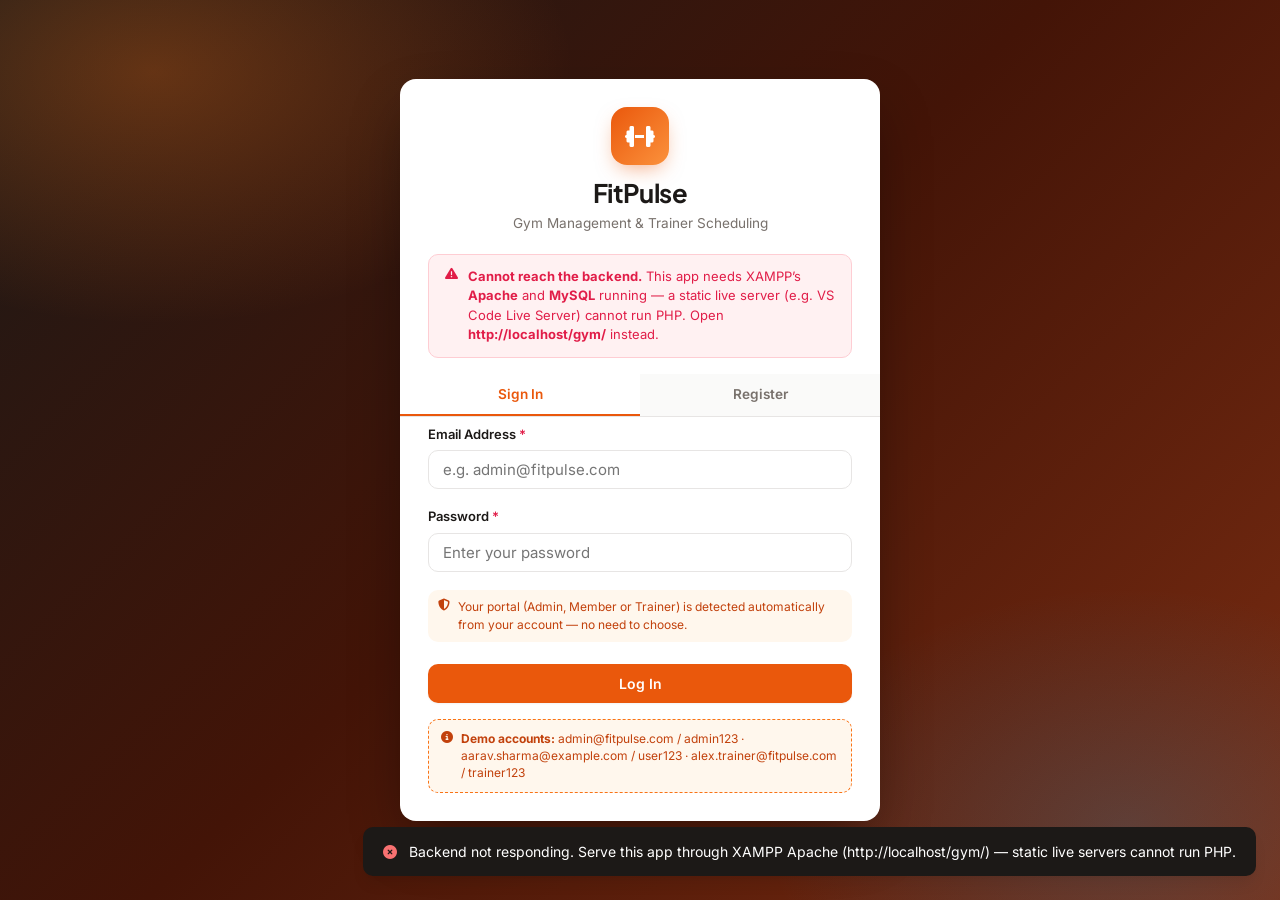
==== commit 8383420e: "update code" ====
--- a/index.html
+++ b/index.html
@@ -15,10 +15,10 @@
   <link rel="stylesheet" href="https://cdnjs.cloudflare.com/ajax/libs/font-awesome/6.5.1/css/all.min.css">
 
   <!-- Favicon (avoids /favicon.ico 404) -->
-  <link rel="icon" type="image/svg+xml" href="data:image/svg+xml,%3Csvg xmlns='http://www.w3.org/2000/svg' viewBox='0 0 24 24'%3E%3Crect width='24' height='24' rx='6' fill='%234f46e5'/%3E%3Cpath d='M6.5 6.5v11M17.5 6.5v11M4 9v6M20 9v6' stroke='white' stroke-width='1.8' stroke-linecap='round'/%3E%3C/svg%3E">
+  <link rel="icon" type="image/svg+xml" href="data:image/svg+xml,%3Csvg xmlns='http://www.w3.org/2000/svg' viewBox='0 0 24 24'%3E%3Crect width='24' height='24' rx='6' fill='%23ea580c'/%3E%3Cpath d='M6.5 6.5v11M17.5 6.5v11M4 9v6M20 9v6' stroke='white' stroke-width='1.8' stroke-linecap='round'/%3E%3C/svg%3E">
 
   <!-- Main Stylesheet -->
-  <link rel="stylesheet" href="style.css?v=5">
+  <link rel="stylesheet" href="style.css?v=6">
 </head>
 <body>
 
@@ -42,12 +42,11 @@
 
         <div class="auth-tabs">
           <button class="auth-tab-btn active" data-auth-mode="login">Sign In</button>
-          <button class="auth-tab-btn" data-auth-mode="user-register">User Register</button>
-          <button class="auth-tab-btn" data-auth-mode="trainer-register">Trainer Register</button>
+          <button class="auth-tab-btn" data-auth-mode="register">Register</button>
         </div>
 
         <div class="auth-card-body">
-          <!-- Form 1: Account Login -->
+          <!-- Form 1: Account Login (role is detected automatically from the database) -->
           <form id="form-login" class="auth-form-step active" novalidate>
             <div class="form-group">
               <label for="login-email">Email Address <span class="text-rose">*</span></label>
@@ -57,14 +56,10 @@
               <label for="login-password">Password <span class="text-rose">*</span></label>
               <input type="password" id="login-password" class="form-control" placeholder="Enter your password" required>
             </div>
-            <div class="form-group">
-              <label for="login-role">Select Login Portal</label>
-              <select id="login-role" class="form-select">
-                <option value="admin">Admin Portal</option>
-                <option value="user">Member / User Portal</option>
-                <option value="trainer">Trainer Portal</option>
-              </select>
-            </div>
+            <p class="auth-hint">
+              <i class="fa-solid fa-shield-halved"></i>
+              Your portal (Admin, Member or Trainer) is detected automatically from your account &mdash; no need to choose.
+            </p>
             <button type="submit" class="btn btn-primary btn-block">Log In</button>
             <div class="demo-hint">
               <i class="fa-solid fa-circle-info"></i>
@@ -72,74 +67,95 @@
             </div>
           </form>
 
-          <!-- Form 2: User / Member Registration -->
-          <form id="form-user-register" class="auth-form-step" novalidate>
-            <div class="form-group">
-              <label for="user-reg-name">Full Name <span class="text-rose">*</span></label>
-              <input type="text" id="user-reg-name" class="form-control" placeholder="e.g. Rijan Pokhrel" required>
-            </div>
-            <div class="form-group">
-              <label for="user-reg-email">Email Address <span class="text-rose">*</span></label>
-              <input type="email" id="user-reg-email" class="form-control" placeholder="e.g. user@example.com" required>
-            </div>
-            <div class="form-group">
-              <label for="user-reg-password">Password <span class="text-rose">*</span></label>
-              <input type="password" id="user-reg-password" class="form-control" placeholder="Min. 6 characters" required>
-            </div>
-            <div class="form-group">
-              <label for="user-reg-goal">Fitness Goal</label>
-              <select id="user-reg-goal" class="form-select">
-                <option value="Weight Loss & Cardio">Weight Loss &amp; Cardio</option>
-                <option value="Muscle Hypertrophy">Muscle Hypertrophy &amp; Bodybuilding</option>
-                <option value="Flexibility & Yoga">Flexibility &amp; Core Balance</option>
-              </select>
-            </div>
-            <button type="submit" class="btn btn-primary btn-block">Register User</button>
-          </form>
-
-          <!-- Form 3: Trainer Registration (Requires Admin Verification) -->
-          <form id="form-trainer-register" class="auth-form-step" novalidate>
+          <!-- Form 2: Unified Registration (Member or Trainer via role toggle) -->
+          <form id="form-register" class="auth-form-step" novalidate>
             <div class="alert-box alert-info">
               <i class="fa-solid fa-circle-info"></i>
-              <span>Trainer accounts require <strong>Admin Verification &amp; Approval</strong> before they appear in the public catalog.</span>
+              <span>Register once below &mdash; choose whether you are joining as a <strong>Member</strong> or applying as a <strong>Trainer</strong>. Trainer applications require <strong>Admin Verification &amp; Approval</strong>.</span>
+            </div>
+
+            <div class="role-toggle" role="tablist" aria-label="Registration role">
+              <button type="button" class="role-toggle-btn active" data-reg-role="user">
+                <i class="fa-solid fa-user"></i> Member
+              </button>
+              <button type="button" class="role-toggle-btn" data-reg-role="trainer">
+                <i class="fa-solid fa-user-ninja"></i> Trainer
+              </button>
             </div>
 
             <div class="form-group">
-              <label for="trainer-reg-name">Full Name <span class="text-rose">*</span></label>
-              <input type="text" id="trainer-reg-name" class="form-control" placeholder="e.g. Alex Morgan" required>
-            </div>
-
-            <div class="form-group">
-              <label for="trainer-reg-email">Email Address <span class="text-rose">*</span></label>
-              <input type="email" id="trainer-reg-email" class="form-control" placeholder="e.g. alex.trainer@fitpulse.com" required>
-            </div>
-
-            <div class="form-group">
-              <label for="trainer-reg-password">Password <span class="text-rose">*</span></label>
-              <input type="password" id="trainer-reg-password" class="form-control" placeholder="Create a login password" required>
+              <label for="reg-name">Full Name <span class="text-rose">*</span></label>
+              <input type="text" id="reg-name" class="form-control" placeholder="e.g. Rijan Pokhrel" required>
             </div>
 
             <div class="form-row">
               <div class="form-group col-6">
-                <label for="trainer-reg-spec">Specialization <span class="text-rose">*</span></label>
-                <input type="text" id="trainer-reg-spec" class="form-control" placeholder="e.g. HIIT &amp; Powerlifting" required>
+                <label for="reg-email">Email Address <span class="text-rose">*</span></label>
+                <input type="email" id="reg-email" class="form-control" placeholder="e.g. user@example.com" required>
               </div>
               <div class="form-group col-6">
-                <label for="trainer-reg-exp">Years of Experience</label>
-                <input type="number" id="trainer-reg-exp" class="form-control" value="3" min="1" max="25">
+                <label for="reg-password">Password <span class="text-rose">*</span></label>
+                <input type="password" id="reg-password" class="form-control" placeholder="Min. 6 characters" required>
               </div>
             </div>
 
             <div class="form-group">
-              <label for="trainer-reg-shift">Preferred Working Shift <span class="text-rose">*</span></label>
-              <select id="trainer-reg-shift" class="form-select" required>
-                <option value="Morning Shift (06:00 AM - 10:00 AM)">Morning Shift (06:00 AM - 10:00 AM)</option>
-                <option value="Afternoon Shift (12:00 PM - 04:00 PM)">Afternoon Shift (12:00 PM - 04:00 PM)</option>
-                <option value="Evening Shift (05:00 PM - 09:00 PM)">Evening Shift (05:00 PM - 09:00 PM)</option>
-              </select>
-            </div>
-            <button type="submit" class="btn btn-primary btn-block">Submit Application</button>
+              <label for="reg-phone">Phone Number</label>
+              <input type="text" id="reg-phone" class="form-control" placeholder="e.g. +977 98XXXXXXXX">
+            </div>
+
+            <div id="reg-fields-user">
+              <div class="form-group">
+                <label for="reg-goal">Fitness Goal</label>
+                <select id="reg-goal" class="form-select">
+                  <option value="Weight Loss & Cardio">Weight Loss &amp; Cardio</option>
+                  <option value="Muscle Hypertrophy">Muscle Hypertrophy &amp; Bodybuilding</option>
+                  <option value="Flexibility & Yoga">Flexibility &amp; Core Balance</option>
+                  <option value="General Fitness">General Fitness</option>
+                </select>
+              </div>
+            </div>
+
+            <div id="reg-fields-trainer" style="display:none;">
+              <div class="form-row">
+                <div class="form-group col-6">
+                  <label for="reg-spec">Specialization <span class="text-rose">*</span></label>
+                  <input type="text" id="reg-spec" class="form-control" placeholder="e.g. HIIT &amp; Powerlifting" required>
+                </div>
+                <div class="form-group col-6">
+                  <label for="reg-exp">Years of Experience</label>
+                  <input type="number" id="reg-exp" class="form-control" value="3" min="1" max="25">
+                </div>
+              </div>
+
+              <div class="form-group">
+                <label for="reg-shift">Preferred Working Shift <span class="text-rose">*</span></label>
+                <select id="reg-shift" class="form-select" required>
+                  <option value="Morning Shift (06:00 AM - 10:00 AM)">Morning Shift (06:00 AM - 10:00 AM)</option>
+                  <option value="Afternoon Shift (12:00 PM - 04:00 PM)">Afternoon Shift (12:00 PM - 04:00 PM)</option>
+                  <option value="Evening Shift (05:00 PM - 09:00 PM)">Evening Shift (05:00 PM - 09:00 PM)</option>
+                </select>
+              </div>
+
+              <div class="form-group">
+                <label for="reg-salary">Expected Monthly Salary (NPR) <span class="text-rose">*</span></label>
+                <input type="number" id="reg-salary" class="form-control" placeholder="e.g. 40000" min="1">
+              </div>
+
+              <div class="form-group">
+                <label for="reg-certs">Certifications</label>
+                <input type="text" id="reg-certs" class="form-control" placeholder="e.g. ACE-CPT, Powerlifting L1">
+              </div>
+            </div>
+
+            <div class="form-group">
+              <label for="reg-bio">Short Bio</label>
+              <textarea id="reg-bio" class="form-control" rows="2" placeholder="Tell us about your fitness journey..."></textarea>
+            </div>
+
+            <button type="submit" class="btn btn-primary btn-block">Create Account</button>
           </form>
+        </div>
         </div>
       </div>
     </div>
@@ -240,6 +256,7 @@
                       <th>Specialization</th>
                       <th>Experience</th>
                       <th>Preferred Shifts</th>
+                      <th>Expected Salary</th>
                       <th>Status</th>
                       <th>Registration Date</th>
                       <th class="text-right">Admin Action</th>
@@ -268,6 +285,7 @@
                       <th>Specialization</th>
                       <th>Assigned Members</th>
                       <th>Active Shifts</th>
+                      <th>Monthly Salary</th>
                       <th>Approval Status</th>
                       <th class="text-right">Manage</th>
                     </tr>
@@ -319,12 +337,87 @@
 
           <div class="panel">
             <div class="panel-header">
-              <h3><i class="fa-solid fa-calendar-check text-indigo"></i> Booked Shift History</h3>
+              <h3><i class="fa-solid fa-calendar-check text-orange"></i> Booked Shift History</h3>
               <span class="text-muted text-sm">Confirmations stored locally on this device</span>
             </div>
             <div class="panel-body" id="user-bookings-list">
               <!-- Dynamic booking history for the signed-in member -->
             </div>
+          </div>
+        </section>
+
+        <!-- ====================================================================
+             2C. USER SECTION: CLASS SCHEDULE (PUBLIC)
+             ==================================================================== -->
+        <section id="tab-user-classes" class="tab-content">
+          <div class="page-header">
+            <div>
+              <h1 class="page-title">Group Classes & Schedule</h1>
+              <p class="page-subtitle">Explore the weekly group fitness timetable and reserve your spot.</p>
+            </div>
+          </div>
+
+          <div class="panel">
+            <div class="panel-header">
+              <h3><i class="fa-solid fa-dumbbell text-amber"></i> Weekly Classes</h3>
+              <span class="text-muted text-sm">Booked slots update in real time</span>
+            </div>
+            <div class="panel-body">
+              <div class="classes-cards-grid" id="user-classes-grid">
+                <!-- Populated dynamically -->
+              </div>
+            </div>
+          </div>
+        </section>
+
+        <!-- ====================================================================
+             2D. USER SECTION: GYM EQUIPMENT
+             ==================================================================== -->
+        <section id="tab-user-equipment" class="tab-content">
+          <div class="page-header">
+            <div>
+              <h1 class="page-title">Gym Equipment</h1>
+              <p class="page-subtitle">Browse the machines and gear available across our training floor.</p>
+            </div>
+          </div>
+
+          <div class="section-subtitle-heading" style="margin-bottom: 16px;">
+            <h3>Our Training Equipment</h3>
+          </div>
+          <div class="equipment-grid" id="user-equipment-grid">
+            <!-- Populated dynamically -->
+          </div>
+        </section>
+
+        <!-- ====================================================================
+             2E. USER SECTION: MEMBERSHIP PLANS
+             ==================================================================== -->
+        <section id="tab-user-plans" class="tab-content">
+          <div class="page-header">
+            <div>
+              <h1 class="page-title">Membership Plans & Pricing</h1>
+              <p class="page-subtitle">Choose the plan that fits your goals and budget.</p>
+            </div>
+          </div>
+
+          <div class="plans-grid" id="user-plans-grid">
+            <!-- Populated dynamically -->
+          </div>
+        </section>
+
+        <!-- ====================================================================
+             2F. USER SECTION: ABOUT GYM & LOCATION
+             ==================================================================== -->
+        <section id="tab-user-gym" class="tab-content">
+          <div class="page-header">
+            <div>
+              <h1 class="page-title">About FitPulse &amp; Location</h1>
+              <p class="page-subtitle">Get to know the gym, its facilities, opening hours, and how to find us.</p>
+            </div>
+          </div>
+
+          <div id="gym-info-panel">
+            <!-- Populated dynamically from /api/gym.php -->
           </div>
         </section>
 
@@ -335,15 +428,43 @@
           <div class="page-header">
             <div>
               <h1 class="page-title">Trainer Dashboard & Shift Manager</h1>
-              <p class="page-subtitle">View your admin verification status, assigned member clients, and daily shifts.</p>
+              <p class="page-subtitle">Track your verification status, clients, salary, and professional profile.</p>
             </div>
           </div>
 
           <!-- Verification Status Banner -->
           <div id="trainer-status-banner"></div>
 
-          <!-- Trainer Shift & Client Grid -->
+          <!-- Performance Dashboard Stats -->
+          <div class="metrics-grid" id="trainer-dashboard-stats">
+            <!-- Populated dynamically -->
+          </div>
+
           <div class="dashboard-grid">
+            <!-- Professional Profile -->
+            <div class="panel">
+              <div class="panel-header">
+                <h3><i class="fa-solid fa-id-badge text-amber"></i> My Professional Profile</h3>
+              </div>
+              <div class="panel-body">
+                <div id="trainer-profile-details">
+                  <!-- Dynamic content -->
+                </div>
+              </div>
+            </div>
+
+            <!-- Salary & Payments -->
+            <div class="panel">
+              <div class="panel-header">
+                <h3><i class="fa-solid fa-wallet text-emerald"></i> Salary & Payments</h3>
+              </div>
+              <div class="panel-body">
+                <div id="trainer-salary-list">
+                  <!-- Dynamic content -->
+                </div>
+              </div>
+            </div>
+
             <!-- Shifts Overview -->
             <div class="panel">
               <div class="panel-header">
@@ -417,7 +538,7 @@
 
             <div class="metric-card">
               <div class="metric-header">
-                <div class="metric-icon icon-indigo"><i class="fa-solid fa-calendar-check"></i></div>
+                <div class="metric-icon icon-orange"><i class="fa-solid fa-calendar-check"></i></div>
                 <span class="trend trend-up">Active Shifts</span>
               </div>
               <div class="metric-body">
@@ -447,7 +568,7 @@
           <div class="panel">
             <div class="panel-header">
               <div class="panel-title-group">
-                <h3><i class="fa-solid fa-users text-indigo"></i> All Members</h3>
+                <h3><i class="fa-solid fa-users text-orange"></i> All Members</h3>
               </div>
               <div class="filter-bar">
                 <input type="text" id="member-search-input" class="form-control filter-input" placeholder="Search name, email, phone...">
@@ -506,7 +627,7 @@
 
           <div class="panel">
             <div class="panel-header">
-              <h3><i class="fa-solid fa-dumbbell text-indigo"></i> Weekly Classes</h3>
+              <h3><i class="fa-solid fa-dumbbell text-orange"></i> Weekly Classes</h3>
               <span class="text-muted text-sm">Booked slots update in real time</span>
             </div>
             <div class="panel-body">
@@ -535,7 +656,7 @@
 
           <div class="panel">
             <div class="panel-header">
-              <h3><i class="fa-solid fa-money-check-dollar text-indigo"></i> Payment History</h3>
+              <h3><i class="fa-solid fa-money-check-dollar text-orange"></i> Payment History</h3>
               <input type="text" id="payment-search-input" class="form-control filter-input" placeholder="Search invoice, member, or plan...">
             </div>
             <div class="panel-body p-0">
@@ -561,6 +682,141 @@
           </div>
         </section>
 
+        <!-- ====================================================================
+             8. ADMIN SECTION: GYM SETUP (PROFILE, EQUIPMENT, PLANS, SALARIES)
+             ==================================================================== -->
+        <section id="tab-admin-gym" class="tab-content">
+          <div class="page-header">
+            <div>
+              <h1 class="page-title">Gym Setup & Management</h1>
+              <p class="page-subtitle">Manage the gym profile, equipment inventory, membership plans, and trainer salaries.</p>
+            </div>
+          </div>
+
+          <!-- Gym Profile Editor -->
+          <div class="panel">
+            <div class="panel-header">
+              <h3><i class="fa-solid fa-store text-amber"></i> Gym Profile (About, Location &amp; Hours)</h3>
+              <span class="text-muted text-sm">Shown to members on the About &amp; Location page</span>
+            </div>
+            <div class="panel-body">
+              <form id="form-gym-info">
+                <div class="form-row">
+                  <div class="form-group col-6">
+                    <label for="gym-name">Gym Name</label>
+                    <input type="text" id="gym-name" class="form-control" placeholder="FitPulse Gym">
+                  </div>
+                  <div class="form-group col-6">
+                    <label for="gym-phone">Phone</label>
+                    <input type="text" id="gym-phone" class="form-control" placeholder="+977 1-4492345">
+                  </div>
+                </div>
+                <div class="form-row">
+                  <div class="form-group col-6">
+                    <label for="gym-email">Email</label>
+                    <input type="email" id="gym-email" class="form-control" placeholder="hello@fitpulse.com">
+                  </div>
+                  <div class="form-group col-6">
+                    <label for="gym-address">Address</label>
+                    <input type="text" id="gym-address" class="form-control" placeholder="Baneshwor, Kathmandu 44600, Nepal">
+                  </div>
+                </div>
+                <div class="form-group">
+                  <label for="gym-hours">Opening Hours</label>
+                  <textarea id="gym-hours" class="form-control" rows="2" placeholder="Mon - Fri: 05:30 AM - 10:00 PM"></textarea>
+                </div>
+                <div class="form-group">
+                  <label for="gym-about">About the Gym &amp; Facilities</label>
+                  <textarea id="gym-about" class="form-control" rows="4" placeholder="Describe facilities, amenities, equipment zones..."></textarea>
+                </div>
+                <div class="form-group">
+                  <label for="gym-map">Google Maps Embed URL</label>
+                  <input type="text" id="gym-map" class="form-control" placeholder="https://www.google.com/maps/embed?pb=...">
+                </div>
+                <button type="submit" class="btn btn-primary"><i class="fa-solid fa-floppy-disk"></i> Save Gym Profile</button>
+              </form>
+            </div>
+          </div>
+
+          <!-- Equipment Management -->
+          <div class="panel">
+            <div class="panel-header">
+              <div class="panel-title-group">
+                <h3><i class="fa-solid fa-dumbbell text-amber"></i> Equipment Inventory</h3>
+              </div>
+              <div class="header-actions" style="gap:10px;">
+                <button class="btn btn-outline btn-sm" id="btn-equipment-filter" onclick="window.fitPulseApp.toggleEquipmentFilter()"><i class="fa-solid fa-filter"></i> Maintenance Only</button>
+                <button class="btn btn-primary btn-sm" id="btn-add-equipment"><i class="fa-solid fa-plus"></i> Add Equipment</button>
+              </div>
+            </div>
+            <div class="panel-body p-0">
+              <div class="table-responsive">
+                <table class="data-table">
+                  <thead>
+                    <tr>
+                      <th>Equipment</th>
+                      <th>Category</th>
+                      <th>Qty</th>
+                      <th>Condition</th>
+                      <th>Last Maintenance</th>
+                      <th>Notes</th>
+                      <th class="text-right">Actions</th>
+                    </tr>
+                  </thead>
+                  <tbody id="equipment-table-tbody">
+                    <!-- Populated dynamically -->
+                  </tbody>
+                </table>
+              </div>
+            </div>
+          </div>
+
+          <!-- Membership Plans Management -->
+          <div class="panel">
+            <div class="panel-header">
+              <div class="panel-title-group">
+                <h3><i class="fa-solid fa-tags text-amber"></i> Membership Plans</h3>
+              </div>
+              <button class="btn btn-primary btn-sm" id="btn-add-plan"><i class="fa-solid fa-plus"></i> Add Plan</button>
+            </div>
+            <div class="panel-body">
+              <div class="admin-plans-grid" id="admin-plans-grid">
+                <!-- Populated dynamically -->
+              </div>
+            </div>
+          </div>
+
+          <!-- Trainer Salary Management -->
+          <div class="panel">
+            <div class="panel-header">
+              <div class="panel-title-group">
+                <h3><i class="fa-solid fa-wallet text-amber"></i> Trainer Salaries &amp; Payments</h3>
+              </div>
+              <button class="btn btn-primary btn-sm" id="btn-add-salary"><i class="fa-solid fa-plus"></i> Record Salary</button>
+            </div>
+            <div class="panel-body p-0">
+              <div class="table-responsive">
+                <table class="data-table">
+                  <thead>
+                    <tr>
+                      <th>Trainer</th>
+                      <th>Month</th>
+                      <th>Amount</th>
+                      <th>Method</th>
+                      <th>Paid On</th>
+                      <th>Status</th>
+                      <th class="text-right">Actions</th>
+                    </tr>
+                  </thead>
+                  <tbody id="salary-table-tbody">
+                    <!-- Populated dynamically -->
+                  </tbody>
+                </table>
+              </div>
+            </div>
+          </div>
+        </section>
+
       </main>
     </div>
   </div>
@@ -792,6 +1048,187 @@
     </div>
   </div>
 
+  <!-- ====================================================================
+       MODAL: ADD / EDIT EQUIPMENT (ADMIN)
+       ==================================================================== -->
+  <div class="modal-overlay" id="modal-equipment">
+    <div class="modal">
+      <div class="modal-header">
+        <h3 id="modal-equipment-title">Add Equipment</h3>
+        <button class="modal-close" data-close="modal-equipment">&times;</button>
+      </div>
+      <form id="form-equipment">
+        <div class="modal-body">
+          <input type="hidden" id="equipment-id">
+
+          <div class="form-group">
+            <label for="input-equipment-name">Equipment Name <span class="text-rose">*</span></label>
+            <input type="text" id="input-equipment-name" class="form-control" placeholder="e.g. Smith Machine" required>
+          </div>
+
+          <div class="form-row">
+            <div class="form-group col-6">
+              <label for="input-equipment-category">Category</label>
+              <select id="input-equipment-category" class="form-select">
+                <option value="Strength">Strength</option>
+                <option value="Cardio">Cardio</option>
+                <option value="Flexibility">Flexibility</option>
+                <option value="Functional">Functional</option>
+                <option value="Other">Other</option>
+              </select>
+            </div>
+            <div class="form-group col-6">
+              <label for="input-equipment-qty">Quantity</label>
+              <input type="number" id="input-equipment-qty" class="form-control" value="1" min="1" max="100">
+            </div>
+          </div>
+
+          <div class="form-row">
+            <div class="form-group col-6">
+              <label for="input-equipment-status">Condition</label>
+              <select id="input-equipment-status" class="form-select">
+                <option value="New">New</option>
+                <option value="Good">Good</option>
+                <option value="Needs Maintenance">Needs Maintenance</option>
+                <option value="Out of Service">Out of Service</option>
+              </select>
+            </div>
+            <div class="form-group col-6">
+              <label for="input-equipment-maintenance">Last Maintenance</label>
+              <input type="date" id="input-equipment-maintenance" class="form-control">
+            </div>
+          </div>
+
+          <div class="form-group">
+            <label for="input-equipment-notes">Notes</label>
+            <input type="text" id="input-equipment-notes" class="form-control" placeholder="Optional maintenance / usage notes">
+          </div>
+        </div>
+        <div class="modal-footer">
+          <button type="button" class="btn btn-outline" data-close="modal-equipment">Cancel</button>
+          <button type="submit" class="btn btn-primary">Save Equipment</button>
+        </div>
+      </form>
+    </div>
+  </div>
+
+  <!-- ====================================================================
+       MODAL: ADD / EDIT MEMBERSHIP PLAN (ADMIN)
+       ==================================================================== -->
+  <div class="modal-overlay" id="modal-plan">
+    <div class="modal">
+      <div class="modal-header">
+        <h3 id="modal-plan-title">Add Membership Plan</h3>
+        <button class="modal-close" data-close="modal-plan">&times;</button>
+      </div>
+      <form id="form-plan">
+        <div class="modal-body">
+          <input type="hidden" id="plan-id">
+
+          <div class="form-row">
+            <div class="form-group col-6">
+              <label for="input-plan-name">Plan Name <span class="text-rose">*</span></label>
+              <input type="text" id="input-plan-name" class="form-control" placeholder="e.g. Standard Fitness" required>
+            </div>
+            <div class="form-group col-6">
+              <label for="input-plan-price">Price (NPR) <span class="text-rose">*</span></label>
+              <input type="number" id="input-plan-price" class="form-control" placeholder="2500" min="0" step="0.01" required>
+            </div>
+          </div>
+
+          <div class="form-row">
+            <div class="form-group col-6">
+              <label for="input-plan-duration">Duration</label>
+              <select id="input-plan-duration" class="form-select">
+                <option value="Monthly">Monthly</option>
+                <option value="Quarterly">Quarterly</option>
+                <option value="Yearly">Yearly</option>
+              </select>
+            </div>
+            <div class="form-group col-6">
+              <label for="input-plan-popular">Featured Plan</label>
+              <select id="input-plan-popular" class="form-select">
+                <option value="0">No</option>
+                <option value="1">Yes (Most Popular)</option>
+              </select>
+            </div>
+          </div>
+
+          <div class="form-group">
+            <label for="input-plan-features">Features (one per line)</label>
+            <textarea id="input-plan-features" class="form-control" rows="5" placeholder="Full gym floor access&#10;Unlimited group classes&#10;Locker room + showers"></textarea>
+          </div>
+        </div>
+        <div class="modal-footer">
+          <button type="button" class="btn btn-outline" data-close="modal-plan">Cancel</button>
+          <button type="submit" class="btn btn-primary">Save Plan</button>
+        </div>
+      </form>
+    </div>
+  </div>
+
+  <!-- ====================================================================
+       MODAL: RECORD TRAINER SALARY (ADMIN)
+       ==================================================================== -->
+  <div class="modal-overlay" id="modal-salary">
+    <div class="modal">
+      <div class="modal-header">
+        <h3>Record Trainer Salary</h3>
+        <button class="modal-close" data-close="modal-salary">&times;</button>
+      </div>
+      <form id="form-salary">
+        <div class="modal-body">
+          <div class="form-group">
+            <label for="input-salary-trainer">Trainer <span class="text-rose">*</span></label>
+            <select id="input-salary-trainer" class="form-select" required>
+              <!-- Populated dynamically from approved trainers -->
+            </select>
+          </div>
+
+          <div class="form-row">
+            <div class="form-group col-6">
+              <label for="input-salary-amount">Amount (NPR) <span class="text-rose">*</span></label>
+              <input type="number" id="input-salary-amount" class="form-control" placeholder="40000" min="0" step="0.01" required>
+            </div>
+            <div class="form-group col-6">
+              <label for="input-salary-month">Salary Month <span class="text-rose">*</span></label>
+              <input type="month" id="input-salary-month" class="form-control" required>
+            </div>
+          </div>
+
+          <div class="form-row">
+            <div class="form-group col-6">
+              <label for="input-salary-status">Status</label>
+              <select id="input-salary-status" class="form-select">
+                <option value="Paid">Paid</option>
+                <option value="Pending">Pending</option>
+              </select>
+            </div>
+            <div class="form-group col-6">
+              <label for="input-salary-method">Payment Method</label>
+              <select id="input-salary-method" class="form-select">
+                <option value="Cash">Cash</option>
+                <option value="Bank Transfer">Bank Transfer</option>
+                <option value="eSewa Wallet">eSewa Wallet</option>
+                <option value="Khalti">Khalti</option>
+                <option value="Credit Card">Credit Card</option>
+              </select>
+            </div>
+          </div>
+
+          <div class="form-group">
+            <label for="input-salary-notes">Notes</label>
+            <input type="text" id="input-salary-notes" class="form-control" placeholder="e.g. Monthly salary">
+          </div>
+        </div>
+        <div class="modal-footer">
+          <button type="button" class="btn btn-outline" data-close="modal-salary">Cancel</button>
+          <button type="submit" class="btn btn-primary">Record Payment</button>
+        </div>
+      </form>
+    </div>
+  </div>
+
   <!-- Toast Notification Container -->
   <div id="toast-container" class="toast-container"></div>
 
--- a/style.css
+++ b/style.css
@@ -7,33 +7,34 @@
    1. DESIGN TOKENS & CSS VARIABLES
    -------------------------------------------------------------------------- */
 :root {
-  --bg-app: #f8fafc;
-  --bg-sidebar: #0f172a;
+  --bg-app: #fafaf9;
+  --bg-sidebar: #1c1917;
   --bg-card: #ffffff;
-  --bg-card-hover: #f1f5f9;
+  --bg-card-hover: #f5f5f4;
   
-  --text-main: #0f172a;
-  --text-muted: #64748b;
-  --text-light: #94a3b8;
+  --text-main: #1c1917;
+  --text-muted: #78716c;
+  --text-light: #a8a29e;
   --text-white: #ffffff;
 
-  --border-color: #e2e8f0;
-  --border-focus: #818cf8;
-
-  --indigo-50: #eep2ff;
-  --indigo-100: #e0e7ff;
-  --indigo-500: #6366f1;
-  --indigo-600: #4f46e5;
-  --indigo-700: #4338ca;
-
-  --blue-500: #3b82f6;
-  --blue-600: #2563eb;
+  --border-color: #e7e5e4;
+  --border-focus: #f97316;
+
+  --orange-50: #fff7ed;
+  --orange-100: #ffedd5;
+  --orange-400: #fb923c;
+  --orange-500: #f97316;
+  --orange-600: #ea580c;
+  --orange-700: #c2410c;
+
+  --blue-500: #0ea5e9;
+  --blue-600: #0284c7;
   
   --emerald-50: #ecfdf5;
   --emerald-600: #059669;
   --emerald-700: #047857;
 
-  --amber-50: #fffbe6;
+  --amber-50: #fffbeb;
   --amber-600: #d97706;
 
   --rose-50: #fff1f2;
@@ -80,13 +81,13 @@
 }
 
 a {
-  color: var(--indigo-600);
+  color: var(--orange-600);
   text-decoration: none;
   transition: color var(--transition-fast);
 }
 
 a:hover {
-  color: var(--indigo-700);
+  color: var(--orange-700);
 }
 
 button, input, select, textarea {
@@ -138,14 +139,14 @@
 .brand-logo {
   width: 40px;
   height: 40px;
-  background: linear-gradient(135deg, var(--indigo-500), var(--blue-600));
+  background: linear-gradient(135deg, #f97316, #fb923c);
   border-radius: var(--radius-md);
   display: flex;
   align-items: center;
   justify-content: center;
   font-size: 1.2rem;
   color: var(--text-white);
-  box-shadow: 0 4px 10px rgba(99, 102, 241, 0.35);
+  box-shadow: 0 4px 10px rgba(249, 115, 22, 0.35);
 }
 
 .brand-info h2 {
@@ -156,8 +157,8 @@
 
 .brand-info span {
   font-size: 0.725rem;
-  color: var(--indigo-100);
-  background-color: rgba(99, 102, 241, 0.3);
+  color: var(--orange-100);
+  background-color: rgba(249, 115, 22, 0.25);
   padding: 2px 8px;
   border-radius: 4px;
   font-weight: 600;
@@ -204,8 +205,8 @@
 
 .nav-item.active {
   color: var(--text-white);
-  background: linear-gradient(90deg, var(--indigo-600), #6366f1);
-  box-shadow: 0 4px 12px rgba(79, 70, 229, 0.3);
+  background: linear-gradient(90deg, var(--orange-600), var(--orange-400));
+  box-shadow: 0 4px 12px rgba(234, 88, 12, 0.35);
 }
 
 .sidebar-user {
@@ -221,7 +222,7 @@
   width: 38px;
   height: 38px;
   border-radius: var(--radius-full);
-  background-color: var(--indigo-500);
+  background-color: var(--orange-500);
   color: var(--text-white);
   display: flex;
   align-items: center;
@@ -332,9 +333,9 @@
 }
 
 .search-bar input:focus {
-  border-color: var(--indigo-500);
+  border-color: var(--orange-500);
   background-color: #ffffff;
-  box-shadow: 0 0 0 3px var(--indigo-100);
+  box-shadow: 0 0 0 3px var(--orange-100);
 }
 
 .topbar-right {
@@ -363,7 +364,7 @@
   border: none;
   background: transparent;
   font-weight: 700;
-  color: var(--indigo-600);
+  color: var(--orange-600);
   cursor: pointer;
   outline: none;
 }
@@ -387,13 +388,13 @@
 }
 
 .btn-primary {
-  background-color: var(--indigo-600);
+  background-color: var(--orange-600);
   color: var(--text-white);
   box-shadow: var(--shadow-sm);
 }
 
 .btn-primary:hover {
-  background-color: var(--indigo-700);
+  background-color: var(--orange-700);
   box-shadow: var(--shadow-md);
 }
 
@@ -443,7 +444,7 @@
   border-radius: var(--radius-full);
 }
 
-.badge-indigo { background-color: var(--indigo-100); color: var(--indigo-700); }
+.badge-orange { background-color: var(--orange-100); color: var(--orange-700); }
 .badge-emerald { background-color: var(--emerald-50); color: var(--emerald-700); border: 1px solid rgba(5, 150, 105, 0.2); }
 .badge-amber { background-color: var(--amber-50); color: var(--amber-600); border: 1px solid rgba(217, 119, 6, 0.2); }
 .badge-rose { background-color: var(--rose-50); color: var(--rose-600); border: 1px solid rgba(225, 29, 72, 0.2); }
@@ -527,7 +528,7 @@
 
 .icon-blue { background-color: #eff6ff; color: var(--blue-600); }
 .icon-emerald { background-color: var(--emerald-50); color: var(--emerald-600); }
-.icon-indigo { background-color: var(--indigo-100); color: var(--indigo-600); }
+.icon-orange { background-color: var(--orange-100); color: var(--orange-600); }
 .icon-purple { background-color: #faf5ff; color: #9333ea; }
 
 .trend {
@@ -620,7 +621,7 @@
    -------------------------------------------------------------------------- */
 .user-booking-banner {
   padding: 20px 24px;
-  background: linear-gradient(135deg, #4f46e5, #3b82f6);
+  background: linear-gradient(135deg, #ea580c, #f97316);
   color: white;
   border-radius: var(--radius-lg);
   margin-bottom: 28px;
@@ -653,7 +654,7 @@
 .trainer-card:hover {
   transform: translateY(-3px);
   box-shadow: var(--shadow-md);
-  border-color: var(--indigo-500);
+  border-color: var(--orange-500);
 }
 
 .trainer-header {
@@ -667,8 +668,8 @@
   width: 52px;
   height: 52px;
   border-radius: 50%;
-  background-color: var(--indigo-100);
-  color: var(--indigo-700);
+  background-color: var(--orange-100);
+  color: var(--orange-700);
   font-weight: 800;
   font-size: 1.1rem;
   display: flex;
@@ -682,7 +683,7 @@
 }
 
 .trainer-spec {
-  color: var(--indigo-600);
+  color: var(--orange-600);
   font-weight: 600;
   font-size: 0.8125rem;
 }
@@ -796,9 +797,9 @@
 }
 
 .auth-tab-btn.active {
-  color: var(--indigo-600);
+  color: var(--orange-600);
   background-color: white;
-  border-bottom-color: var(--indigo-600);
+  border-bottom-color: var(--orange-600);
 }
 
 .auth-form-step {
@@ -819,7 +820,7 @@
   margin-bottom: 16px;
 }
 
-.alert-info { background-color: var(--indigo-50); color: var(--indigo-700); border: 1px solid var(--indigo-100); }
+.alert-info { background-color: var(--orange-50); color: var(--orange-700); border: 1px solid var(--orange-100); }
 .alert-warning { background-color: var(--amber-50); color: var(--amber-600); border: 1px solid rgba(217, 119, 6, 0.2); }
 .alert-success { background-color: var(--emerald-50); color: var(--emerald-700); border: 1px solid rgba(5, 150, 105, 0.2); }
 .alert-danger { background-color: var(--rose-50); color: var(--rose-600); border: 1px solid #fecdd3; }
@@ -846,8 +847,8 @@
 }
 
 .form-control:focus, .form-select:focus {
-  border-color: var(--indigo-500);
-  box-shadow: 0 0 0 3px var(--indigo-100);
+  border-color: var(--orange-500);
+  box-shadow: 0 0 0 3px var(--orange-100);
 }
 
 .form-row {
@@ -924,8 +925,8 @@
   width: 36px;
   height: 36px;
   border-radius: var(--radius-full);
-  background-color: var(--indigo-100);
-  color: var(--indigo-700);
+  background-color: var(--orange-100);
+  color: var(--orange-700);
   display: flex;
   align-items: center;
   justify-content: center;
@@ -968,8 +969,8 @@
   width: 42px;
   height: 42px;
   border-radius: var(--radius-md);
-  background-color: var(--indigo-100);
-  color: var(--indigo-600);
+  background-color: var(--orange-100);
+  color: var(--orange-600);
   display: flex;
   align-items: center;
   justify-content: center;
@@ -1009,8 +1010,8 @@
   border-radius: var(--radius-md);
 }
 
-.text-indigo {
-  color: var(--indigo-600);
+.text-orange {
+  color: var(--orange-600);
 }
 
 /* --------------------------------------------------------------------------
@@ -1076,8 +1077,8 @@
 }
 
 .class-category {
-  background-color: var(--indigo-100);
-  color: var(--indigo-700);
+  background-color: var(--orange-100);
+  color: var(--orange-700);
   font-size: 0.7rem;
   font-weight: 700;
   text-transform: uppercase;
@@ -1100,7 +1101,7 @@
 
 .class-info-item i {
   width: 16px;
-  color: var(--indigo-500);
+  color: var(--orange-500);
 }
 
 .class-capacity-bar {
@@ -1127,9 +1128,9 @@
 }
 
 .action-icon-btn:hover {
-  background-color: var(--indigo-50);
-  color: var(--indigo-600);
-  border-color: var(--indigo-500);
+  background-color: var(--orange-50);
+  color: var(--orange-600);
+  border-color: var(--orange-500);
 }
 
 .action-icon-btn.delete-btn:hover {
@@ -1159,7 +1160,7 @@
   justify-content: center;
   padding: 24px;
   overflow-y: auto;
-  background: linear-gradient(135deg, #0f172a 0%, #1e1b4b 45%, #312e81 100%);
+  background: linear-gradient(135deg, #1c1917 0%, #431407 48%, #7c2d12 100%);
 }
 
 body.authed .auth-screen {
@@ -1171,7 +1172,7 @@
   inset: 0;
   pointer-events: none;
   background:
-    radial-gradient(700px 420px at 12% 8%, rgba(99, 102, 241, 0.28), transparent 60%),
+    radial-gradient(700px 420px at 12% 8%, rgba(249, 115, 22, 0.3), transparent 60%),
     radial-gradient(600px 400px at 88% 92%, rgba(14, 165, 233, 0.18), transparent 60%);
 }
 
@@ -1205,13 +1206,13 @@
   height: 58px;
   margin: 0 auto 12px;
   border-radius: var(--radius-lg);
-  background: linear-gradient(135deg, var(--indigo-600), var(--blue-500));
+  background: linear-gradient(135deg, var(--orange-600), var(--orange-400));
   color: #fff;
   font-size: 1.5rem;
   display: flex;
   align-items: center;
   justify-content: center;
-  box-shadow: 0 8px 20px -6px rgba(79, 70, 229, 0.55);
+  box-shadow: 0 8px 20px -6px rgba(234, 88, 12, 0.5);
 }
 
 .auth-card-brand h1 {
@@ -1243,10 +1244,10 @@
   gap: 8px;
   margin-top: 16px;
   padding: 10px 12px;
-  background-color: var(--indigo-50);
-  border: 1px dashed var(--indigo-500);
+  background-color: var(--orange-50);
+  border: 1px dashed var(--orange-500);
   border-radius: var(--radius-md);
-  color: var(--indigo-700);
+  color: var(--orange-700);
   font-size: 0.75rem;
   line-height: 1.45;
 }
@@ -1255,3 +1256,452 @@
   margin-top: 1px;
   flex-shrink: 0;
 }
+
+/* --------------------------------------------------------------------------
+   16. UNIFIED REGISTRATION: ROLE TOGGLE & HINTS
+   -------------------------------------------------------------------------- */
+.auth-hint {
+  display: flex;
+  align-items: flex-start;
+  gap: 8px;
+  margin: 4px 0 14px;
+  padding: 8px 10px;
+  background-color: var(--orange-50);
+  border-radius: var(--radius-md);
+  color: var(--orange-700);
+  font-size: 0.75rem;
+  line-height: 1.5;
+}
+
+.auth-hint i {
+  margin-top: 1px;
+  flex-shrink: 0;
+}
+
+.role-toggle {
+  display: grid;
+  grid-template-columns: 1fr 1fr;
+  gap: 8px;
+  margin-bottom: 16px;
+  padding: 4px;
+  background-color: var(--bg-app);
+  border: 1px solid var(--border-color);
+  border-radius: var(--radius-md);
+}
+
+.role-toggle-btn {
+  display: flex;
+  align-items: center;
+  justify-content: center;
+  gap: 8px;
+  padding: 10px 12px;
+  border: none;
+  background: transparent;
+  border-radius: calc(var(--radius-md) - 4px);
+  font-weight: 600;
+  font-size: 0.875rem;
+  color: var(--text-muted);
+  cursor: pointer;
+  transition: all var(--transition-fast);
+}
+
+.role-toggle-btn i {
+  font-size: 1rem;
+}
+
+.role-toggle-btn:hover {
+  color: var(--orange-600);
+}
+
+.role-toggle-btn.active {
+  background: linear-gradient(135deg, var(--orange-600), var(--orange-500));
+  color: var(--text-white);
+  box-shadow: 0 4px 10px rgba(234, 88, 12, 0.35);
+}
+
+/* --------------------------------------------------------------------------
+   17. USER PORTAL: EQUIPMENT CARDS
+   -------------------------------------------------------------------------- */
+.equipment-grid {
+  display: grid;
+  grid-template-columns: repeat(auto-fill, minmax(270px, 1fr));
+  gap: 18px;
+}
+
+.equipment-card {
+  display: flex;
+  gap: 14px;
+  background-color: var(--bg-card);
+  border: 1px solid var(--border-color);
+  border-radius: var(--radius-lg);
+  padding: 18px;
+  box-shadow: var(--shadow-sm);
+  transition: transform var(--transition-fast), box-shadow var(--transition-fast);
+}
+
+.equipment-card:hover {
+  transform: translateY(-2px);
+  box-shadow: var(--shadow-md);
+}
+
+.equipment-card-icon {
+  flex-shrink: 0;
+  width: 48px;
+  height: 48px;
+  border-radius: var(--radius-md);
+  background-color: var(--orange-100);
+  color: var(--orange-600);
+  display: flex;
+  align-items: center;
+  justify-content: center;
+  font-size: 1.3rem;
+}
+
+.equipment-card-body h4 {
+  font-size: 0.95rem;
+  margin-bottom: 2px;
+}
+
+.equipment-card-body .text-muted {
+  font-size: 0.8125rem;
+}
+
+/* --------------------------------------------------------------------------
+   18. MEMBERSHIP PLANS (USER + ADMIN)
+   -------------------------------------------------------------------------- */
+.plans-grid {
+  display: grid;
+  grid-template-columns: repeat(auto-fit, minmax(280px, 1fr));
+  gap: 22px;
+  align-items: stretch;
+}
+
+.plan-card {
+  position: relative;
+  background-color: var(--bg-card);
+  border: 1px solid var(--border-color);
+  border-radius: var(--radius-lg);
+  padding: 28px 24px;
+  box-shadow: var(--shadow-sm);
+  display: flex;
+  flex-direction: column;
+  gap: 14px;
+  transition: transform var(--transition-fast), box-shadow var(--transition-fast);
+}
+
+.plan-card:hover {
+  transform: translateY(-3px);
+  box-shadow: var(--shadow-lg);
+}
+
+.plan-card-popular {
+  border: 2px solid var(--orange-500);
+  box-shadow: 0 12px 28px -10px rgba(249, 115, 22, 0.45);
+}
+
+.plan-ribbon {
+  position: absolute;
+  top: -12px;
+  left: 50%;
+  transform: translateX(-50%);
+  background: linear-gradient(135deg, var(--orange-600), var(--orange-500));
+  color: #fff;
+  font-size: 0.7rem;
+  font-weight: 700;
+  text-transform: uppercase;
+  letter-spacing: 0.05em;
+  padding: 4px 14px;
+  border-radius: var(--radius-full);
+  box-shadow: 0 4px 10px rgba(234, 88, 12, 0.35);
+}
+
+.plan-name {
+  font-family: 'Plus Jakarta Sans', sans-serif;
+  font-size: 1.15rem;
+  font-weight: 700;
+}
+
+.plan-price {
+  font-family: 'Plus Jakarta Sans', sans-serif;
+  font-size: 2rem;
+  font-weight: 800;
+  letter-spacing: -0.02em;
+  color: var(--text-main);
+}
+
+.plan-currency {
+  font-size: 1rem;
+  font-weight: 700;
+  color: var(--orange-600);
+  vertical-align: super;
+  margin-right: 2px;
+}
+
+.plan-duration {
+  font-size: 0.8125rem;
+  font-weight: 500;
+  color: var(--text-muted);
+}
+
+.plan-features {
+  list-style: none;
+  flex: 1;
+  display: flex;
+  flex-direction: column;
+  gap: 9px;
+  margin: 4px 0;
+}
+
+.plan-features li {
+  display: flex;
+  align-items: flex-start;
+  gap: 9px;
+  font-size: 0.875rem;
+  color: var(--text-muted);
+}
+
+.plan-features li i {
+  margin-top: 3px;
+  font-size: 0.8rem;
+  color: var(--orange-600);
+}
+
+.admin-plans-grid {
+  display: grid;
+  grid-template-columns: repeat(auto-fill, minmax(260px, 1fr));
+  gap: 16px;
+}
+
+.admin-plan-card {
+  display: flex;
+  flex-direction: column;
+  gap: 10px;
+  background-color: var(--bg-app);
+  border: 1px solid var(--border-color);
+  border-radius: var(--radius-md);
+  padding: 16px 18px;
+}
+
+.admin-plan-head {
+  display: flex;
+  align-items: flex-start;
+  justify-content: space-between;
+  gap: 10px;
+}
+
+.admin-plan-price {
+  font-weight: 800;
+  color: var(--orange-600);
+  white-space: nowrap;
+}
+
+.admin-plan-actions {
+  display: flex;
+  gap: 8px;
+  margin-top: 4px;
+}
+
+/* --------------------------------------------------------------------------
+   19. USER PORTAL: ABOUT GYM & LOCATION
+   -------------------------------------------------------------------------- */
+.gym-hero {
+  display: flex;
+  align-items: center;
+  gap: 18px;
+  padding: 28px 32px;
+  background: linear-gradient(135deg, #1c1917, #431407);
+  color: var(--text-white);
+}
+
+.gym-hero-icon {
+  width: 62px;
+  height: 62px;
+  border-radius: var(--radius-lg);
+  background: linear-gradient(135deg, var(--orange-600), var(--orange-400));
+  display: flex;
+  align-items: center;
+  justify-content: center;
+  font-size: 1.6rem;
+  box-shadow: 0 8px 20px -6px rgba(249, 115, 22, 0.5);
+  flex-shrink: 0;
+}
+
+.gym-hero h2 {
+  color: var(--text-white);
+  font-size: 1.5rem;
+  margin-bottom: 2px;
+}
+
+.gym-hero p {
+  color: rgba(255, 255, 255, 0.75);
+  font-size: 0.9rem;
+}
+
+.gym-sections {
+  display: grid;
+  grid-template-columns: repeat(auto-fit, minmax(300px, 1fr));
+  gap: 0;
+}
+
+.gym-section {
+  padding: 28px 32px;
+  border-top: 1px solid var(--border-color);
+}
+
+.gym-section:not(:last-child) {
+  border-right: 1px solid var(--border-color);
+}
+
+.gym-section-title {
+  font-weight: 700;
+  font-size: 0.95rem;
+  margin-bottom: 12px;
+  display: flex;
+  align-items: center;
+  gap: 8px;
+}
+
+.gym-section-title i {
+  font-size: 1rem;
+}
+
+.gym-about-text {
+  color: var(--text-muted);
+  font-size: 0.9rem;
+  line-height: 1.7;
+  white-space: pre-line;
+}
+
+.gym-contact-row {
+  display: flex;
+  flex-wrap: wrap;
+  gap: 8px 20px;
+  margin-top: 14px;
+  font-size: 0.875rem;
+  color: var(--text-main);
+}
+
+.gym-contact-row i {
+  color: var(--orange-600);
+  margin-right: 6px;
+}
+
+.gym-hours-list {
+  list-style: none;
+  display: flex;
+  flex-direction: column;
+  gap: 8px;
+  color: var(--text-muted);
+  font-size: 0.875rem;
+}
+
+.gym-hours-list li i {
+  color: var(--orange-600);
+}
+
+.gym-address-line {
+  color: var(--text-muted);
+  font-size: 0.875rem;
+  margin-bottom: 14px;
+}
+
+.gym-map {
+  width: 100%;
+  height: 230px;
+  border: 1px solid var(--border-color);
+  border-radius: var(--radius-md);
+}
+
+/* --------------------------------------------------------------------------
+   20. TRAINER PORTAL: PROFILE, CERTS, BIO
+   -------------------------------------------------------------------------- */
+.trainer-profile {
+  display: flex;
+  flex-direction: column;
+  gap: 12px;
+}
+
+.trainer-profile-top {
+  display: flex;
+  align-items: center;
+  gap: 14px;
+  padding-bottom: 12px;
+  border-bottom: 1px solid var(--border-color);
+}
+
+.trainer-profile-detail {
+  display: flex;
+  align-items: center;
+  justify-content: space-between;
+  gap: 12px;
+  font-size: 0.875rem;
+  padding: 7px 0;
+  border-bottom: 1px dashed var(--border-color);
+}
+
+.trainer-profile-detail span {
+  color: var(--text-muted);
+  display: flex;
+  align-items: center;
+  gap: 7px;
+}
+
+.trainer-profile-detail span i {
+  width: 16px;
+  color: var(--orange-600);
+}
+
+.trainer-profile-detail strong {
+  text-align: right;
+  font-weight: 600;
+  font-size: 0.8125rem;
+}
+
+.trainer-profile-bio {
+  margin-top: 6px;
+  padding: 12px;
+  background-color: var(--orange-50);
+  border-radius: var(--radius-md);
+  font-size: 0.85rem;
+  color: var(--text-main);
+  line-height: 1.6;
+}
+
+.trainer-certs {
+  display: inline-flex;
+  align-items: center;
+  gap: 6px;
+  margin-top: 8px;
+  font-size: 0.75rem;
+  color: var(--orange-700);
+  background-color: var(--orange-50);
+  border: 1px solid var(--orange-100);
+  padding: 3px 10px;
+  border-radius: var(--radius-full);
+}
+
+.trainer-certs i {
+  color: var(--orange-600);
+}
+
+.trainer-bio {
+  margin-top: 8px;
+  font-size: 0.8125rem;
+  color: var(--text-muted);
+  line-height: 1.55;
+}
+
+.icon-amber {
+  background-color: var(--amber-50);
+  color: var(--amber-600);
+}
+
+/* --------------------------------------------------------------------------
+   21. RESPONSIVE TWEAKS FOR NEW SECTIONS
+   -------------------------------------------------------------------------- */
+@media (max-width: 768px) {
+  .gym-section:not(:last-child) {
+    border-right: none;
+    border-bottom: 1px solid var(--border-color);
+  }
+}
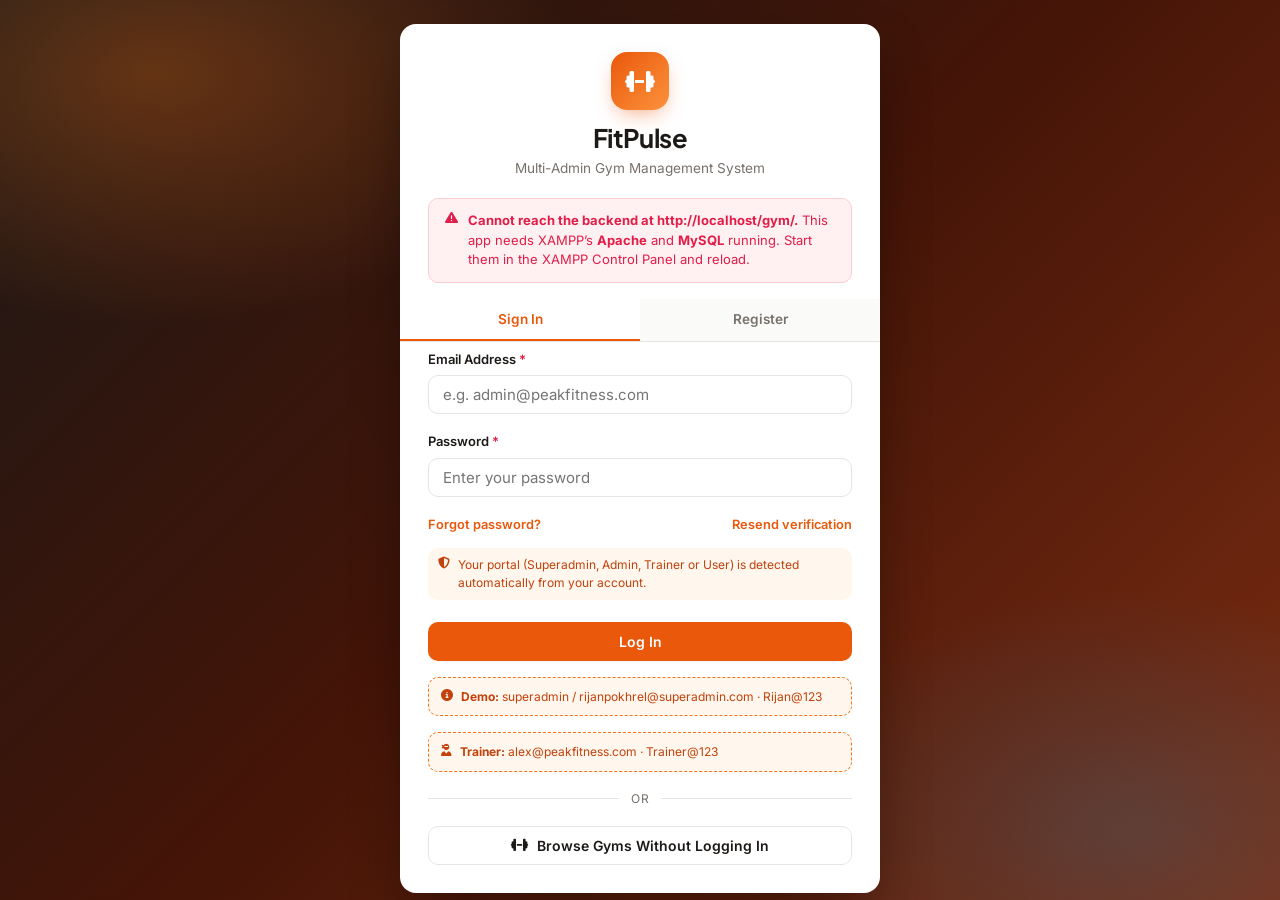
==== commit a03fa182: "Add guest browsing, email verification, password reset, trainer login, and gym logos" ====
--- a/index.html
+++ b/index.html
@@ -3,28 +3,22 @@
 <head>
   <meta charset="UTF-8">
   <meta name="viewport" content="width=device-width, initial-scale=1.0">
-  <meta name="description" content="FitPulse - Multi-Role Gym Management System with Trainer Selection, Shift Scheduling, and Admin Verification">
-  <title>FitPulse | Multi-Role Gym Management & Trainer Scheduling</title>
-
-  <!-- Google Fonts: Inter & Plus Jakarta Sans -->
+  <meta name="description" content="FitPulse - Multi-Admin Gym Management System with Superadmin, Admin, Trainer and User portals, gym logos and QR payments">
+  <title>FitPulse | Multi-Admin Gym Management System</title>
+
   <link rel="preconnect" href="https://fonts.googleapis.com">
   <link rel="preconnect" href="https://fonts.gstatic.com" crossorigin>
   <link href="https://fonts.googleapis.com/css2?family=Inter:wght@300;400;500;600;700&family=Plus+Jakarta+Sans:wght@500;600;700;800&display=swap" rel="stylesheet">
-
-  <!-- Font Awesome Icons -->
   <link rel="stylesheet" href="https://cdnjs.cloudflare.com/ajax/libs/font-awesome/6.5.1/css/all.min.css">
-
-  <!-- Favicon (avoids /favicon.ico 404) -->
   <link rel="icon" type="image/svg+xml" href="data:image/svg+xml,%3Csvg xmlns='http://www.w3.org/2000/svg' viewBox='0 0 24 24'%3E%3Crect width='24' height='24' rx='6' fill='%23ea580c'/%3E%3Cpath d='M6.5 6.5v11M17.5 6.5v11M4 9v6M20 9v6' stroke='white' stroke-width='1.8' stroke-linecap='round'/%3E%3C/svg%3E">
 
-  <!-- Main Stylesheet -->
   <link rel="stylesheet" href="style.css?v=6">
 </head>
 <body>
 
-  <!-- ====================================================================
-       AUTH SCREEN: LOGIN / REGISTRATION (landing view; app is gated behind it)
-       ==================================================================== -->
+  <!-- ======================================================================
+       AUTH SCREEN (login / user registration)
+       ====================================================================== -->
   <div class="auth-screen" id="auth-screen">
     <div class="auth-screen-bg"></div>
     <div class="auth-card-wrap">
@@ -32,12 +26,12 @@
         <div class="auth-card-brand">
           <div class="auth-logo"><i class="fa-solid fa-dumbbell"></i></div>
           <h1>FitPulse</h1>
-          <p class="auth-tagline">Gym Management &amp; Trainer Scheduling</p>
+          <p class="auth-tagline">Multi-Admin Gym Management System</p>
         </div>
 
         <div class="alert-box alert-danger" id="backend-error-box" style="display:none;margin:0 28px 16px;">
           <i class="fa-solid fa-triangle-exclamation"></i>
-          <span><strong>Cannot reach the backend.</strong> This app needs XAMPP&rsquo;s <strong>Apache</strong> and <strong>MySQL</strong> running &mdash; a static live server (e.g. VS Code Live Server) cannot run PHP. Open <strong>http://localhost/gym/</strong> instead.</span>
+          <span><strong>Cannot reach the backend at http://localhost/gym/.</strong> This app needs XAMPP&rsquo;s <strong>Apache</strong> and <strong>MySQL</strong> running. Start them in the XAMPP Control Panel and reload.</span>
         </div>
 
         <div class="auth-tabs">
@@ -46,48 +40,43 @@
         </div>
 
         <div class="auth-card-body">
-          <!-- Form 1: Account Login (role is detected automatically from the database) -->
           <form id="form-login" class="auth-form-step active" novalidate>
             <div class="form-group">
               <label for="login-email">Email Address <span class="text-rose">*</span></label>
-              <input type="email" id="login-email" class="form-control" placeholder="e.g. admin@fitpulse.com" required>
+              <input type="email" id="login-email" class="form-control" placeholder="e.g. admin@peakfitness.com" required>
             </div>
             <div class="form-group">
               <label for="login-password">Password <span class="text-rose">*</span></label>
               <input type="password" id="login-password" class="form-control" placeholder="Enter your password" required>
             </div>
+            <div class="auth-links-row">
+              <a href="#" id="link-forgot">Forgot password?</a>
+              <a href="#" id="link-resend">Resend verification</a>
+            </div>
             <p class="auth-hint">
               <i class="fa-solid fa-shield-halved"></i>
-              Your portal (Admin, Member or Trainer) is detected automatically from your account &mdash; no need to choose.
+              Your portal (Superadmin, Admin, Trainer or User) is detected automatically from your account.
             </p>
             <button type="submit" class="btn btn-primary btn-block">Log In</button>
             <div class="demo-hint">
               <i class="fa-solid fa-circle-info"></i>
-              <span><strong>Demo accounts:</strong> admin@fitpulse.com / admin123 &middot; aarav.sharma@example.com / user123 &middot; alex.trainer@fitpulse.com / trainer123</span>
+              <span><strong>Demo:</strong> superadmin / rijanpokhrel@superadmin.com &middot; Rijan@123</span>
+            </div>
+            <div class="demo-hint">
+              <i class="fa-solid fa-user-ninja"></i>
+              <span><strong>Trainer:</strong> alex@peakfitness.com &middot; Trainer@123</span>
             </div>
           </form>
 
-          <!-- Form 2: Unified Registration (Member or Trainer via role toggle) -->
           <form id="form-register" class="auth-form-step" novalidate>
             <div class="alert-box alert-info">
               <i class="fa-solid fa-circle-info"></i>
-              <span>Register once below &mdash; choose whether you are joining as a <strong>Member</strong> or applying as a <strong>Trainer</strong>. Trainer applications require <strong>Admin Verification &amp; Approval</strong>.</span>
-            </div>
-
-            <div class="role-toggle" role="tablist" aria-label="Registration role">
-              <button type="button" class="role-toggle-btn active" data-reg-role="user">
-                <i class="fa-solid fa-user"></i> Member
-              </button>
-              <button type="button" class="role-toggle-btn" data-reg-role="trainer">
-                <i class="fa-solid fa-user-ninja"></i> Trainer
-              </button>
-            </div>
-
+              <span>Create a <strong>Member (User)</strong> account. Admins are created only by the Superadmin.</span>
+            </div>
             <div class="form-group">
               <label for="reg-name">Full Name <span class="text-rose">*</span></label>
               <input type="text" id="reg-name" class="form-control" placeholder="e.g. Rijan Pokhrel" required>
             </div>
-
             <div class="form-row">
               <div class="form-group col-6">
                 <label for="reg-email">Email Address <span class="text-rose">*</span></label>
@@ -98,183 +87,273 @@
                 <input type="password" id="reg-password" class="form-control" placeholder="Min. 6 characters" required>
               </div>
             </div>
-
-            <div class="form-group">
-              <label for="reg-phone">Phone Number</label>
-              <input type="text" id="reg-phone" class="form-control" placeholder="e.g. +977 98XXXXXXXX">
-            </div>
-
-            <div id="reg-fields-user">
-              <div class="form-group">
+            <div class="form-row">
+              <div class="form-group col-6">
+                <label for="reg-phone">Phone Number</label>
+                <input type="text" id="reg-phone" class="form-control" placeholder="+977 98XXXXXXXX">
+              </div>
+              <div class="form-group col-6">
                 <label for="reg-goal">Fitness Goal</label>
                 <select id="reg-goal" class="form-select">
-                  <option value="Weight Loss & Cardio">Weight Loss &amp; Cardio</option>
-                  <option value="Muscle Hypertrophy">Muscle Hypertrophy &amp; Bodybuilding</option>
-                  <option value="Flexibility & Yoga">Flexibility &amp; Core Balance</option>
-                  <option value="General Fitness">General Fitness</option>
+                  <option value="">Select goal...</option>
+                  <option>Weight Loss &amp; Cardio</option>
+                  <option>Muscle Hypertrophy</option>
+                  <option>Flexibility &amp; Core</option>
+                  <option>General Fitness</option>
                 </select>
               </div>
             </div>
-
-            <div id="reg-fields-trainer" style="display:none;">
-              <div class="form-row">
-                <div class="form-group col-6">
-                  <label for="reg-spec">Specialization <span class="text-rose">*</span></label>
-                  <input type="text" id="reg-spec" class="form-control" placeholder="e.g. HIIT &amp; Powerlifting" required>
-                </div>
-                <div class="form-group col-6">
-                  <label for="reg-exp">Years of Experience</label>
-                  <input type="number" id="reg-exp" class="form-control" value="3" min="1" max="25">
-                </div>
-              </div>
-
-              <div class="form-group">
-                <label for="reg-shift">Preferred Working Shift <span class="text-rose">*</span></label>
-                <select id="reg-shift" class="form-select" required>
-                  <option value="Morning Shift (06:00 AM - 10:00 AM)">Morning Shift (06:00 AM - 10:00 AM)</option>
-                  <option value="Afternoon Shift (12:00 PM - 04:00 PM)">Afternoon Shift (12:00 PM - 04:00 PM)</option>
-                  <option value="Evening Shift (05:00 PM - 09:00 PM)">Evening Shift (05:00 PM - 09:00 PM)</option>
-                </select>
-              </div>
-
-              <div class="form-group">
-                <label for="reg-salary">Expected Monthly Salary (NPR) <span class="text-rose">*</span></label>
-                <input type="number" id="reg-salary" class="form-control" placeholder="e.g. 40000" min="1">
-              </div>
-
-              <div class="form-group">
-                <label for="reg-certs">Certifications</label>
-                <input type="text" id="reg-certs" class="form-control" placeholder="e.g. ACE-CPT, Powerlifting L1">
-              </div>
-            </div>
-
-            <div class="form-group">
-              <label for="reg-bio">Short Bio</label>
-              <textarea id="reg-bio" class="form-control" rows="2" placeholder="Tell us about your fitness journey..."></textarea>
-            </div>
-
             <button type="submit" class="btn btn-primary btn-block">Create Account</button>
           </form>
-        </div>
+
+          <form id="form-forgot" class="auth-form-step" novalidate>
+            <h3 class="auth-step-title">Reset your password</h3>
+            <p class="auth-step-sub">Enter your account email and we'll send you a reset link (valid for 1 hour).</p>
+            <div class="form-group">
+              <label for="forgot-email">Email Address <span class="text-rose">*</span></label>
+              <input type="email" id="forgot-email" class="form-control" placeholder="you@example.com" required>
+            </div>
+            <button type="submit" class="btn btn-primary btn-block">Send Reset Link</button>
+            <button type="button" class="btn btn-ghost btn-block" id="back-to-login-forgot"><i class="fa-solid fa-arrow-left"></i> Back to Sign In</button>
+          </form>
+
+          <form id="form-reset" class="auth-form-step" novalidate>
+            <h3 class="auth-step-title">Choose a new password</h3>
+            <p class="auth-step-sub">Set a new password for your account.</p>
+            <div class="form-group">
+              <label for="reset-pass">New Password <span class="text-rose">*</span></label>
+              <input type="password" id="reset-pass" class="form-control" placeholder="Min. 6 characters" required>
+            </div>
+            <div class="form-group">
+              <label for="reset-pass2">Confirm Password <span class="text-rose">*</span></label>
+              <input type="password" id="reset-pass2" class="form-control" placeholder="Repeat password" required>
+            </div>
+            <button type="submit" class="btn btn-primary btn-block">Update Password</button>
+          </form>
+
+          <div class="auth-divider"><span>or</span></div>
+          <button type="button" class="btn btn-outline btn-block" id="btn-browse-guest">
+            <i class="fa-solid fa-dumbbell"></i> Browse Gyms Without Logging In
+          </button>
         </div>
       </div>
     </div>
   </div>
 
+  <!-- ======================================================================
+       APP LAYOUT
+       ====================================================================== -->
   <div class="app-layout" id="app-layout">
-    <!-- Sidebar Navigation -->
     <aside class="sidebar" id="sidebar">
       <div class="sidebar-brand">
-        <div class="brand-logo">
-          <i class="fa-solid fa-dumbbell"></i>
-        </div>
+        <div class="brand-logo"><i class="fa-solid fa-dumbbell"></i></div>
         <div class="brand-info">
           <h2>FitPulse</h2>
-          <span id="role-badge-display">Admin Portal</span>
+          <span id="role-badge-display">Portal</span>
         </div>
       </div>
 
-      <!-- Navigation links dynamically adapted based on active user role -->
       <nav class="sidebar-nav">
         <ul id="sidebar-menu-list">
-          <!-- Populated by script.js based on role (Admin, User, Trainer) -->
+          <!-- Populated by script.js based on portal -->
         </ul>
       </nav>
 
-      <!-- Active User Profile Box -->
-      <div class="sidebar-user" id="sidebar-user-box">
-        <div class="user-avatar" id="current-user-avatar">RP</div>
+      <div class="sidebar-user" id="sidebar-user-box" style="display:none;">
+        <div class="user-avatar" id="current-user-avatar">FP</div>
         <div class="user-details">
-          <strong id="current-user-name">Rijan Pokhrel</strong>
-          <span id="current-user-role-label">System Administrator</span>
-        </div>
-        <button class="btn-icon-logout" id="btn-logout" title="Switch Account / Logout">
+          <strong id="current-user-name">User</strong>
+          <span id="current-user-role-label">Portal</span>
+        </div>
+        <button class="btn-icon-logout" id="btn-logout" title="Sign out">
           <i class="fa-solid fa-right-from-bracket"></i>
+        </button>
+        <button class="btn-icon-logout" id="btn-signin" title="Sign in" style="display:none;">
+          <i class="fa-solid fa-right-to-bracket"></i>
         </button>
       </div>
     </aside>
 
-    <!-- Main Content Area -->
     <div class="main-wrapper">
-      <!-- Topbar Header -->
       <header class="topbar">
         <div class="topbar-left">
           <button class="menu-toggle" id="menu-toggle" aria-label="Toggle Navigation">
             <i class="fa-solid fa-bars"></i>
           </button>
-          <div class="search-bar">
+          <div class="search-bar" style="display:none;">
             <i class="fa-solid fa-magnifying-glass search-icon"></i>
-            <input type="text" id="global-search" placeholder="Search trainers, members, or shifts... (Press /)">
-          </div>
-        </div>
-
+            <input type="text" id="global-search" placeholder="Search...">
+          </div>
+        </div>
         <div class="topbar-right">
-          <!-- Role Switcher Pill -->
           <div class="role-switcher-pill">
-            <span class="role-label">Active Role:</span>
-            <select id="role-selector" class="role-select">
-              <option value="admin">System Admin</option>
-              <option value="user">Member / User</option>
-              <option value="trainer">Trainer Portal</option>
-            </select>
-          </div>
-
+            <span class="role-label">Portal:</span>
+            <span id="active-role-label" class="badge badge-blue">-</span>
+          </div>
         </div>
       </header>
 
-      <!-- Main Content Container -->
       <main class="content-container">
-
-        <!-- ====================================================================
-             1. ADMIN DASHBOARD & TRAINER VERIFICATION PANEL
-             ==================================================================== -->
-        <section id="tab-admin-verification" class="tab-content active">
-          <div class="page-header">
-            <div>
-              <h1 class="page-title">Admin Verification & Management</h1>
-              <p class="page-subtitle">Review trainer applications, verify credentials, and grant active status.</p>
+        <!-- ============================================================
+             SUPERADMIN PORTAL
+             ============================================================ -->
+        <section id="tab-sa-dashboard" class="tab-content">
+          <div class="page-header">
+            <div>
+              <h1 class="page-title">Superadmin Dashboard</h1>
+              <p class="page-subtitle">System-wide oversight of admins, products, users and trainers.</p>
+            </div>
+          </div>
+          <div class="metrics-grid" id="sa-metrics-grid"></div>
+        </section>
+
+        <section id="tab-sa-admins" class="tab-content">
+          <div class="page-header">
+            <div>
+              <h1 class="page-title">Admin Portals</h1>
+              <p class="page-subtitle">Create and manage independent gym-admin accounts.</p>
             </div>
             <div class="header-actions">
-              <span class="badge badge-amber" id="pending-verification-count-badge">2 Pending Approvals</span>
-            </div>
-          </div>
-
-          <!-- Pending Trainer Verification Table -->
+              <button class="btn btn-primary" id="btn-add-admin"><i class="fa-solid fa-user-shield"></i> Add Admin</button>
+            </div>
+          </div>
           <div class="panel">
             <div class="panel-header">
               <div class="panel-title-group">
-                <h3><i class="fa-solid fa-user-clock text-amber"></i> Pending Trainer Registration Requests</h3>
-              </div>
-              <span class="text-muted text-sm">Action required prior to public listing</span>
+                <h3><i class="fa-solid fa-building text-orange"></i> All Admins &amp; Gyms</h3>
+              </div>
             </div>
             <div class="panel-body p-0">
               <div class="table-responsive">
                 <table class="data-table">
                   <thead>
                     <tr>
-                      <th>Trainer Name</th>
-                      <th>Specialization</th>
-                      <th>Experience</th>
-                      <th>Preferred Shifts</th>
-                      <th>Expected Salary</th>
+                      <th>Admin</th>
+                      <th>Gym Name</th>
+                      <th>Contact</th>
                       <th>Status</th>
-                      <th>Registration Date</th>
-                      <th class="text-right">Admin Action</th>
+                      <th class="text-right">Actions</th>
                     </tr>
                   </thead>
-                  <tbody id="pending-trainers-tbody">
-                    <!-- Populated dynamically by script.js -->
-                  </tbody>
+                  <tbody id="sa-admins-tbody"></tbody>
                 </table>
               </div>
             </div>
           </div>
-
-          <!-- Verified & Active Trainers Management Table -->
+        </section>
+
+        <!-- ============================================================
+             ADMIN PORTAL
+             ============================================================ -->
+        <section id="tab-admin-dashboard" class="tab-content">
+          <div class="page-header">
+            <div>
+              <h1 class="page-title" id="admin-dash-title">Admin Dashboard</h1>
+              <p class="page-subtitle">Manage your gym, products, users and trainers.</p>
+            </div>
+            <div class="header-actions">
+              <button class="btn btn-outline" id="btn-admin-profile"><i class="fa-solid fa-pen-to-square"></i> My Gym Profile</button>
+            </div>
+          </div>
+          <div class="metrics-grid" id="admin-metrics-grid"></div>
+        </section>
+
+        <section id="tab-admin-products" class="tab-content">
+          <div class="page-header">
+            <div>
+              <h1 class="page-title">Products</h1>
+              <p class="page-subtitle">Supplements, merchandise, memberships and services sold at your gym.</p>
+            </div>
+            <div class="header-actions">
+              <button class="btn btn-primary" id="btn-add-product"><i class="fa-solid fa-plus"></i> Add Product</button>
+            </div>
+          </div>
           <div class="panel">
             <div class="panel-header">
-              <h3><i class="fa-solid fa-user-check text-emerald"></i> Approved & Active Trainers</h3>
-              <span class="text-muted text-sm">Trainers available for user selection</span>
+              <div class="panel-title-group">
+                <h3><i class="fa-solid fa-box-open text-orange"></i> Your Products</h3>
+              </div>
+              <select id="admin-product-cat-filter" class="form-select filter-select">
+                <option value="all">All Categories</option>
+                <option>Supplement</option>
+                <option>Merchandise</option>
+                <option>Membership</option>
+                <option>Service</option>
+              </select>
+            </div>
+            <div class="panel-body p-0">
+              <div class="table-responsive">
+                <table class="data-table">
+                  <thead>
+                    <tr>
+                      <th>Product</th>
+                      <th>Category</th>
+                      <th>Price</th>
+                      <th>Stock</th>
+                      <th>Status</th>
+                      <th>Added</th>
+                      <th class="text-right">Actions</th>
+                    </tr>
+                  </thead>
+                  <tbody id="admin-products-tbody"></tbody>
+                </table>
+              </div>
+            </div>
+          </div>
+        </section>
+
+        <section id="tab-admin-users" class="tab-content">
+          <div class="page-header">
+            <div>
+              <h1 class="page-title">My Users</h1>
+              <p class="page-subtitle">Users registered under your gym. You can create accounts for them.</p>
+            </div>
+            <div class="header-actions">
+              <button class="btn btn-primary" id="btn-add-admin-user"><i class="fa-solid fa-user-plus"></i> Add User</button>
+            </div>
+          </div>
+          <div class="panel">
+            <div class="panel-header">
+              <div class="panel-title-group">
+                <h3><i class="fa-solid fa-users text-orange"></i> Gym Users</h3>
+              </div>
+              <input type="text" id="admin-user-search" class="form-control filter-input" placeholder="Search name, email...">
+            </div>
+            <div class="panel-body p-0">
+              <div class="table-responsive">
+                <table class="data-table">
+                  <thead>
+                    <tr>
+                      <th>User</th>
+                      <th>Email</th>
+                      <th>Phone</th>
+                      <th>Goal</th>
+                      <th>Joined</th>
+                      <th class="text-right">Actions</th>
+                    </tr>
+                  </thead>
+                  <tbody id="admin-users-tbody"></tbody>
+                </table>
+              </div>
+            </div>
+          </div>
+        </section>
+
+        <section id="tab-admin-trainers" class="tab-content">
+          <div class="page-header">
+            <div>
+              <h1 class="page-title">My Trainers</h1>
+              <p class="page-subtitle">Trainers get their own login to track their gym, schedule and clients.</p>
+            </div>
+            <div class="header-actions">
+              <button class="btn btn-primary" id="btn-add-admin-trainer"><i class="fa-solid fa-user-plus"></i> Add Trainer</button>
+            </div>
+          </div>
+          <div class="panel">
+            <div class="panel-header">
+              <div class="panel-title-group">
+                <h3><i class="fa-solid fa-users text-orange"></i> Gym Trainers</h3>
+              </div>
             </div>
             <div class="panel-body p-0">
               <div class="table-responsive">
@@ -282,309 +361,43 @@
                   <thead>
                     <tr>
                       <th>Trainer</th>
+                      <th>Login Email</th>
                       <th>Specialization</th>
-                      <th>Assigned Members</th>
-                      <th>Active Shifts</th>
-                      <th>Monthly Salary</th>
-                      <th>Approval Status</th>
-                      <th class="text-right">Manage</th>
+                      <th>Experience</th>
+                      <th>Salary</th>
+                      <th>Status</th>
+                      <th class="text-right">Actions</th>
                     </tr>
                   </thead>
-                  <tbody id="approved-trainers-tbody">
-                    <!-- Populated dynamically by script.js -->
-                  </tbody>
+                  <tbody id="admin-trainers-tbody"></tbody>
                 </table>
               </div>
             </div>
           </div>
         </section>
 
-        <!-- ====================================================================
-             2. USER / MEMBER SECTION: VIEW TRAINERS & SELECT SHIFTS
-             ==================================================================== -->
-        <section id="tab-user-trainers" class="tab-content">
-          <div class="page-header">
-            <div>
-              <h1 class="page-title">Find & Select Your Personal Trainer</h1>
-              <p class="page-subtitle">Browse admin-verified fitness trainers and select your preferred shift time.</p>
-            </div>
-          </div>
-
-          <!-- Current Booking Status Banner -->
-          <div class="panel user-booking-banner" id="user-booking-status-card">
-            <!-- Dynamic banner showing currently selected trainer and shift -->
-          </div>
-
-          <!-- Verified Trainers Catalog Grid -->
-          <div class="section-subtitle-heading" style="margin-bottom: 16px;">
-            <h3>Verified Certified Trainers</h3>
-          </div>
-          <div class="trainers-grid" id="trainers-catalog-grid">
-            <!-- Dynamic Verified Trainer Cards -->
-          </div>
-        </section>
-
-        <!-- ====================================================================
-             2B. USER / MEMBER SECTION: MY BOOKED SHIFTS
-             ==================================================================== -->
-        <section id="tab-user-bookings" class="tab-content">
-          <div class="page-header">
-            <div>
-              <h1 class="page-title">My Bookings & Shift History</h1>
-              <p class="page-subtitle">Review the verified trainers you have selected and your reserved shift slots.</p>
-            </div>
-          </div>
-
-          <div class="panel">
-            <div class="panel-header">
-              <h3><i class="fa-solid fa-calendar-check text-orange"></i> Booked Shift History</h3>
-              <span class="text-muted text-sm">Confirmations stored locally on this device</span>
-            </div>
-            <div class="panel-body" id="user-bookings-list">
-              <!-- Dynamic booking history for the signed-in member -->
-            </div>
-          </div>
-        </section>
-
-        <!-- ====================================================================
-             2C. USER SECTION: CLASS SCHEDULE (PUBLIC)
-             ==================================================================== -->
-        <section id="tab-user-classes" class="tab-content">
-          <div class="page-header">
-            <div>
-              <h1 class="page-title">Group Classes & Schedule</h1>
-              <p class="page-subtitle">Explore the weekly group fitness timetable and reserve your spot.</p>
-            </div>
-          </div>
-
-          <div class="panel">
-            <div class="panel-header">
-              <h3><i class="fa-solid fa-dumbbell text-amber"></i> Weekly Classes</h3>
-              <span class="text-muted text-sm">Booked slots update in real time</span>
-            </div>
-            <div class="panel-body">
-              <div class="classes-cards-grid" id="user-classes-grid">
-                <!-- Populated dynamically -->
-              </div>
-            </div>
-          </div>
-        </section>
-
-        <!-- ====================================================================
-             2D. USER SECTION: GYM EQUIPMENT
-             ==================================================================== -->
-        <section id="tab-user-equipment" class="tab-content">
-          <div class="page-header">
-            <div>
-              <h1 class="page-title">Gym Equipment</h1>
-              <p class="page-subtitle">Browse the machines and gear available across our training floor.</p>
-            </div>
-          </div>
-
-          <div class="section-subtitle-heading" style="margin-bottom: 16px;">
-            <h3>Our Training Equipment</h3>
-          </div>
-          <div class="equipment-grid" id="user-equipment-grid">
-            <!-- Populated dynamically -->
-          </div>
-        </section>
-
-        <!-- ====================================================================
-             2E. USER SECTION: MEMBERSHIP PLANS
-             ==================================================================== -->
-        <section id="tab-user-plans" class="tab-content">
-          <div class="page-header">
-            <div>
-              <h1 class="page-title">Membership Plans & Pricing</h1>
-              <p class="page-subtitle">Choose the plan that fits your goals and budget.</p>
-            </div>
-          </div>
-
-          <div class="plans-grid" id="user-plans-grid">
-            <!-- Populated dynamically -->
-          </div>
-        </section>
-
-        <!-- ====================================================================
-             2F. USER SECTION: ABOUT GYM & LOCATION
-             ==================================================================== -->
-        <section id="tab-user-gym" class="tab-content">
-          <div class="page-header">
-            <div>
-              <h1 class="page-title">About FitPulse &amp; Location</h1>
-              <p class="page-subtitle">Get to know the gym, its facilities, opening hours, and how to find us.</p>
-            </div>
-          </div>
-
-          <div id="gym-info-panel">
-            <!-- Populated dynamically from /api/gym.php -->
-          </div>
-        </section>
-
-        <!-- ====================================================================
-             3. TRAINER PORTAL SECTION: SHIFT SCHEDULE & CLIENT ROSTER
-             ==================================================================== -->
-        <section id="tab-trainer-portal" class="tab-content">
-          <div class="page-header">
-            <div>
-              <h1 class="page-title">Trainer Dashboard & Shift Manager</h1>
-              <p class="page-subtitle">Track your verification status, clients, salary, and professional profile.</p>
-            </div>
-          </div>
-
-          <!-- Verification Status Banner -->
-          <div id="trainer-status-banner"></div>
-
-          <!-- Performance Dashboard Stats -->
-          <div class="metrics-grid" id="trainer-dashboard-stats">
-            <!-- Populated dynamically -->
-          </div>
-
-          <div class="dashboard-grid">
-            <!-- Professional Profile -->
-            <div class="panel">
-              <div class="panel-header">
-                <h3><i class="fa-solid fa-id-badge text-amber"></i> My Professional Profile</h3>
-              </div>
-              <div class="panel-body">
-                <div id="trainer-profile-details">
-                  <!-- Dynamic content -->
-                </div>
-              </div>
-            </div>
-
-            <!-- Salary & Payments -->
-            <div class="panel">
-              <div class="panel-header">
-                <h3><i class="fa-solid fa-wallet text-emerald"></i> Salary & Payments</h3>
-              </div>
-              <div class="panel-body">
-                <div id="trainer-salary-list">
-                  <!-- Dynamic content -->
-                </div>
-              </div>
-            </div>
-
-            <!-- Shifts Overview -->
-            <div class="panel">
-              <div class="panel-header">
-                <h3><i class="fa-regular fa-clock"></i> My Assigned Shifts & Availability</h3>
-              </div>
-              <div class="panel-body">
-                <div id="trainer-shift-list">
-                  <!-- Dynamic content -->
-                </div>
-              </div> 
-            </div>
-
-            <!-- Client Roster -->
-            <div class="panel">
-              <div class="panel-header">
-                <h3><i class="fa-solid fa-users"></i> My Assigned Clients / Members</h3>
-              </div>
-              <div class="panel-body">
-                <div id="trainer-clients-list">
-                  <!-- Dynamic content -->
-                </div>
-              </div>
-            </div>
-          </div>
-        </section>
-
-        <!-- ====================================================================
-             4. SYSTEM OVERVIEW & METRIC ANALYTICS (ADMIN)
-             ==================================================================== -->
-        <section id="tab-admin-overview" class="tab-content">
-          <div class="page-header">
-            <div>
-              <h1 class="page-title">System Metrics & Overview</h1>
-              <p class="page-subtitle">Real-time statistics across all users, trainers, and booked shifts.</p>
-            </div>
-          </div>
-
-          <div class="metrics-grid">
-            <div class="metric-card">
-              <div class="metric-header">
-                <div class="metric-icon icon-blue"><i class="fa-solid fa-users"></i></div>
-                <span class="trend trend-up">Active</span>
-              </div>
-              <div class="metric-body">
-                <h3 id="stat-total-users">14</h3>
-                <p>Registered Members</p>
-              </div>
-            </div>
-
-            <div class="metric-card">
-              <div class="metric-header">
-                <div class="metric-icon icon-emerald"><i class="fa-solid fa-user-shield"></i></div>
-                <span class="trend trend-up">Verified</span>
-              </div>
-              <div class="metric-body">
-                <h3 id="stat-approved-trainers">4</h3>
-                <p>Verified Trainers</p>
-              </div>
-            </div>
-
-            <div class="metric-card">
-              <div class="metric-header">
-                <div class="metric-icon icon-purple"><i class="fa-solid fa-user-clock"></i></div>
-                <span class="trend trend-neutral">Action Needed</span>
-              </div>
-              <div class="metric-body">
-                <h3 id="stat-pending-trainers">2</h3>
-                <p>Pending Approvals</p>
-              </div>
-            </div>
-
-            <div class="metric-card">
-              <div class="metric-header">
-                <div class="metric-icon icon-orange"><i class="fa-solid fa-calendar-check"></i></div>
-                <span class="trend trend-up">Active Shifts</span>
-              </div>
-              <div class="metric-body">
-                <h3 id="stat-booked-shifts">8</h3>
-                <p>Booked Shifts</p>
-              </div>
-            </div>
-          </div>
-        </section>
-
-        <!-- ====================================================================
-             5. ADMIN SECTION: MEMBERS DIRECTORY (CRUD)
-             ==================================================================== -->
-        <section id="tab-admin-members" class="tab-content">
-          <div class="page-header">
-            <div>
-              <h1 class="page-title">Member Directory</h1>
-              <p class="page-subtitle">Manage gym memberships, plans, and membership status.</p>
-            </div>
-            <div class="header-actions">
-              <button class="btn btn-primary" id="btn-add-member">
-                <i class="fa-solid fa-user-plus"></i> Add Member
-              </button>
-            </div>
-          </div>
-
-          <div class="panel">
-            <div class="panel-header">
-              <div class="panel-title-group">
-                <h3><i class="fa-solid fa-users text-orange"></i> All Members</h3>
-              </div>
-              <div class="filter-bar">
-                <input type="text" id="member-search-input" class="form-control filter-input" placeholder="Search name, email, phone...">
-                <select id="member-status-filter" class="form-select filter-select">
-                  <option value="all">All Status</option>
-                  <option value="Active">Active</option>
-                  <option value="Expiring">Expiring</option>
-                  <option value="Inactive">Inactive</option>
-                </select>
-                <select id="member-plan-filter" class="form-select filter-select">
-                  <option value="all">All Plans</option>
-                  <option value="Premium VIP">Premium VIP</option>
-                  <option value="Standard Fitness">Standard Fitness</option>
-                  <option value="Basic Access">Basic Access</option>
-                </select>
-              </div>
+        <!-- ============================================================
+             TRAINER PORTAL
+             ============================================================ -->
+        <section id="tab-trainer-dashboard" class="tab-content">
+          <div class="page-header">
+            <div>
+              <h1 class="page-title" id="trainer-dash-title">Trainer Dashboard</h1>
+              <p class="page-subtitle">Your gym, your schedule and your members.</p>
+            </div>
+          </div>
+          <div class="panel" style="margin-top:24px;">
+            <div class="panel-header">
+              <h3><i class="fa-solid fa-building text-amber"></i> My Gym</h3>
+            </div>
+            <div class="panel-body" id="trainer-gym-box">
+              <p class="text-muted">No gym assigned.</p>
+            </div>
+          </div>
+          <div class="metrics-grid" id="trainer-metrics-grid"></div>
+          <div class="panel" style="margin-top:24px;">
+            <div class="panel-header">
+              <h3><i class="fa-solid fa-users text-amber"></i> My Members</h3>
             </div>
             <div class="panel-body p-0">
               <div class="table-responsive">
@@ -592,647 +405,372 @@
                   <thead>
                     <tr>
                       <th>Member</th>
-                      <th>Contact</th>
-                      <th>Plan</th>
-                      <th>Status</th>
+                      <th>Email</th>
+                      <th>Phone</th>
+                      <th>Goal</th>
                       <th>Joined</th>
-                      <th>Expires</th>
-                      <th class="text-right">Actions</th>
                     </tr>
                   </thead>
-                  <tbody id="members-table-tbody">
-                    <!-- Populated dynamically -->
-                  </tbody>
+                  <tbody id="trainer-members-tbody"></tbody>
                 </table>
               </div>
             </div>
           </div>
         </section>
 
-        <!-- ====================================================================
-             6. ADMIN SECTION: CLASS SCHEDULE (CRUD)
-             ==================================================================== -->
-        <section id="tab-admin-classes" class="tab-content">
-          <div class="page-header">
-            <div>
-              <h1 class="page-title">Class Schedule</h1>
-              <p class="page-subtitle">Create and manage the weekly group fitness class timetable.</p>
-            </div>
-            <div class="header-actions">
-              <button class="btn btn-primary" id="btn-add-class">
-                <i class="fa-solid fa-calendar-plus"></i> Schedule Class
-              </button>
-            </div>
-          </div>
-
+        <!-- ============================================================
+             USER PORTAL
+             ============================================================ -->
+        <section id="tab-user-dashboard" class="tab-content">
+          <div class="page-header">
+            <div>
+              <h1 class="page-title" id="user-dash-title">Member Dashboard</h1>
+              <p class="page-subtitle">Track your selected gyms and browse products.</p>
+            </div>
+          </div>
+          <div class="metrics-grid" id="user-metrics-grid"></div>
+          <div class="panel" style="margin-top:24px;">
+            <div class="panel-header">
+              <h3><i class="fa-solid fa-house text-amber"></i> Home Gym</h3>
+            </div>
+            <div class="panel-body" id="user-home-gym-box">
+              <p class="text-muted">No home gym assigned.</p>
+            </div>
+          </div>
+        </section>
+
+        <section id="tab-user-gyms" class="tab-content">
+          <div class="page-header">
+            <div>
+              <h1 class="page-title">Browse Gyms</h1>
+              <p class="page-subtitle">Select gyms managed by different admins to follow them.</p>
+            </div>
+          </div>
+          <div class="gyms-grid" id="user-gyms-grid"></div>
+        </section>
+
+        <section id="tab-user-products" class="tab-content">
+          <div class="page-header">
+            <div>
+              <h1 class="page-title">Gym Products</h1>
+              <p class="page-subtitle">Products added by each admin for their gym.</p>
+            </div>
+          </div>
           <div class="panel">
             <div class="panel-header">
-              <h3><i class="fa-solid fa-dumbbell text-orange"></i> Weekly Classes</h3>
-              <span class="text-muted text-sm">Booked slots update in real time</span>
+              <div class="panel-title-group">
+                <h3><i class="fa-solid fa-box-open text-amber"></i> Select a Gym</h3>
+              </div>
+              <select id="user-product-gym-select" class="form-select filter-select"></select>
             </div>
             <div class="panel-body">
-              <div class="classes-cards-grid" id="classes-cards-grid">
-                <!-- Populated dynamically -->
-              </div>
-            </div>
-          </div>
-        </section>
-
-        <!-- ====================================================================
-             7. ADMIN SECTION: PAYMENTS & INVOICES
-             ==================================================================== -->
-        <section id="tab-admin-payments" class="tab-content">
-          <div class="page-header">
-            <div>
-              <h1 class="page-title">Payments & Invoices</h1>
-              <p class="page-subtitle">Record membership payments and track invoice status.</p>
-            </div>
-            <div class="header-actions">
-              <button class="btn btn-primary" id="btn-add-payment">
-                <i class="fa-solid fa-file-invoice-dollar"></i> Record Payment
-              </button>
-            </div>
-          </div>
-
+              <div class="products-grid" id="user-products-grid"></div>
+            </div>
+          </div>
+        </section>
+
+        <section id="tab-user-trainers" class="tab-content">
+          <div class="page-header">
+            <div>
+              <h1 class="page-title">Gym Trainers</h1>
+              <p class="page-subtitle">Trainers available at the selected gym.</p>
+            </div>
+          </div>
           <div class="panel">
             <div class="panel-header">
-              <h3><i class="fa-solid fa-money-check-dollar text-orange"></i> Payment History</h3>
-              <input type="text" id="payment-search-input" class="form-control filter-input" placeholder="Search invoice, member, or plan...">
-            </div>
-            <div class="panel-body p-0">
-              <div class="table-responsive">
-                <table class="data-table">
-                  <thead>
-                    <tr>
-                      <th>Invoice</th>
-                      <th>Member</th>
-                      <th>Plan</th>
-                      <th>Amount</th>
-                      <th>Method</th>
-                      <th>Date</th>
-                      <th>Status</th>
-                    </tr>
-                  </thead>
-                  <tbody id="payments-table-tbody">
-                    <!-- Populated dynamically -->
-                  </tbody>
-                </table>
-              </div>
-            </div>
-          </div>
-        </section>
-
-        <!-- ====================================================================
-             8. ADMIN SECTION: GYM SETUP (PROFILE, EQUIPMENT, PLANS, SALARIES)
-             ==================================================================== -->
-        <section id="tab-admin-gym" class="tab-content">
-          <div class="page-header">
-            <div>
-              <h1 class="page-title">Gym Setup & Management</h1>
-              <p class="page-subtitle">Manage the gym profile, equipment inventory, membership plans, and trainer salaries.</p>
-            </div>
-          </div>
-
-          <!-- Gym Profile Editor -->
-          <div class="panel">
-            <div class="panel-header">
-              <h3><i class="fa-solid fa-store text-amber"></i> Gym Profile (About, Location &amp; Hours)</h3>
-              <span class="text-muted text-sm">Shown to members on the About &amp; Location page</span>
+              <div class="panel-title-group">
+                <h3><i class="fa-solid fa-users text-amber"></i> Select a Gym</h3>
+              </div>
+              <select id="user-trainer-gym-select" class="form-select filter-select"></select>
             </div>
             <div class="panel-body">
-              <form id="form-gym-info">
-                <div class="form-row">
-                  <div class="form-group col-6">
-                    <label for="gym-name">Gym Name</label>
-                    <input type="text" id="gym-name" class="form-control" placeholder="FitPulse Gym">
-                  </div>
-                  <div class="form-group col-6">
-                    <label for="gym-phone">Phone</label>
-                    <input type="text" id="gym-phone" class="form-control" placeholder="+977 1-4492345">
-                  </div>
-                </div>
-                <div class="form-row">
-                  <div class="form-group col-6">
-                    <label for="gym-email">Email</label>
-                    <input type="email" id="gym-email" class="form-control" placeholder="hello@fitpulse.com">
-                  </div>
-                  <div class="form-group col-6">
-                    <label for="gym-address">Address</label>
-                    <input type="text" id="gym-address" class="form-control" placeholder="Baneshwor, Kathmandu 44600, Nepal">
-                  </div>
-                </div>
-                <div class="form-group">
-                  <label for="gym-hours">Opening Hours</label>
-                  <textarea id="gym-hours" class="form-control" rows="2" placeholder="Mon - Fri: 05:30 AM - 10:00 PM"></textarea>
-                </div>
-                <div class="form-group">
-                  <label for="gym-about">About the Gym &amp; Facilities</label>
-                  <textarea id="gym-about" class="form-control" rows="4" placeholder="Describe facilities, amenities, equipment zones..."></textarea>
-                </div>
-                <div class="form-group">
-                  <label for="gym-map">Google Maps Embed URL</label>
-                  <input type="text" id="gym-map" class="form-control" placeholder="https://www.google.com/maps/embed?pb=...">
-                </div>
-                <button type="submit" class="btn btn-primary"><i class="fa-solid fa-floppy-disk"></i> Save Gym Profile</button>
-              </form>
-            </div>
-          </div>
-
-          <!-- Equipment Management -->
-          <div class="panel">
-            <div class="panel-header">
-              <div class="panel-title-group">
-                <h3><i class="fa-solid fa-dumbbell text-amber"></i> Equipment Inventory</h3>
-              </div>
-              <div class="header-actions" style="gap:10px;">
-                <button class="btn btn-outline btn-sm" id="btn-equipment-filter" onclick="window.fitPulseApp.toggleEquipmentFilter()"><i class="fa-solid fa-filter"></i> Maintenance Only</button>
-                <button class="btn btn-primary btn-sm" id="btn-add-equipment"><i class="fa-solid fa-plus"></i> Add Equipment</button>
-              </div>
-            </div>
-            <div class="panel-body p-0">
-              <div class="table-responsive">
-                <table class="data-table">
-                  <thead>
-                    <tr>
-                      <th>Equipment</th>
-                      <th>Category</th>
-                      <th>Qty</th>
-                      <th>Condition</th>
-                      <th>Last Maintenance</th>
-                      <th>Notes</th>
-                      <th class="text-right">Actions</th>
-                    </tr>
-                  </thead>
-                  <tbody id="equipment-table-tbody">
-                    <!-- Populated dynamically -->
-                  </tbody>
-                </table>
-              </div>
-            </div>
-          </div>
-
-          <!-- Membership Plans Management -->
-          <div class="panel">
-            <div class="panel-header">
-              <div class="panel-title-group">
-                <h3><i class="fa-solid fa-tags text-amber"></i> Membership Plans</h3>
-              </div>
-              <button class="btn btn-primary btn-sm" id="btn-add-plan"><i class="fa-solid fa-plus"></i> Add Plan</button>
-            </div>
-            <div class="panel-body">
-              <div class="admin-plans-grid" id="admin-plans-grid">
-                <!-- Populated dynamically -->
-              </div>
-            </div>
-          </div>
-
-          <!-- Trainer Salary Management -->
-          <div class="panel">
-            <div class="panel-header">
-              <div class="panel-title-group">
-                <h3><i class="fa-solid fa-wallet text-amber"></i> Trainer Salaries &amp; Payments</h3>
-              </div>
-              <button class="btn btn-primary btn-sm" id="btn-add-salary"><i class="fa-solid fa-plus"></i> Record Salary</button>
-            </div>
-            <div class="panel-body p-0">
-              <div class="table-responsive">
-                <table class="data-table">
-                  <thead>
-                    <tr>
-                      <th>Trainer</th>
-                      <th>Month</th>
-                      <th>Amount</th>
-                      <th>Method</th>
-                      <th>Paid On</th>
-                      <th>Status</th>
-                      <th class="text-right">Actions</th>
-                    </tr>
-                  </thead>
-                  <tbody id="salary-table-tbody">
-                    <!-- Populated dynamically -->
-                  </tbody>
-                </table>
-              </div>
-            </div>
-          </div>
-        </section>
-
+              <div class="trainers-grid" id="user-trainers-grid"></div>
+            </div>
+          </div>
+        </section>
       </main>
     </div>
   </div>
 
-  <!-- ====================================================================
-       MODAL: USER BOOK TRAINER & SHIFT
-       ==================================================================== -->
-  <div class="modal-overlay" id="modal-book-trainer">
+  <!-- ======================================================================
+       MODAL: ADMIN (superadmin)
+       ====================================================================== -->
+  <div class="modal-overlay" id="modal-sa-admin">
     <div class="modal">
       <div class="modal-header">
-        <h3>Book Trainer & Select Shift</h3>
-        <button class="modal-close" data-close="modal-book-trainer">&times;</button>
+        <h3 id="modal-sa-admin-title">Add Admin</h3>
+        <button class="modal-close" data-close="modal-sa-admin">&times;</button>
       </div>
-      <form id="form-book-trainer">
+      <form id="form-sa-admin">
         <div class="modal-body">
-          <input type="hidden" id="book-trainer-id">
-          
-          <div class="trainer-summary-box" id="book-trainer-summary-box">
-            <!-- Dynamic summary of selected trainer -->
-          </div>
-
-          <div class="form-group" style="margin-top: 16px;">
-            <label for="select-trainer-shift">Choose Shift Time <span class="text-rose">*</span></label>
-            <select id="select-trainer-shift" class="form-select" required>
-              <!-- Options populated dynamically based on trainer shift availability -->
-            </select>
-          </div>
-
-          <div class="form-group">
-            <label for="book-notes">Special Requests / Training Goals</label>
-            <textarea id="book-notes" class="form-control" rows="3" placeholder="e.g. Focus on mobility and muscle strength..."></textarea>
-          </div>
-        </div>
-
+          <input type="hidden" id="sa-admin-id">
+          <div class="form-group">
+            <label for="sa-admin-name">Owner Name <span class="text-rose">*</span></label>
+            <input type="text" id="sa-admin-name" class="form-control" required>
+          </div>
+          <div class="form-group">
+            <label for="sa-admin-gym">Gym Name</label>
+            <input type="text" id="sa-admin-gym" class="form-control" placeholder="e.g. Peak Fitness Club">
+          </div>
+          <div class="form-row">
+            <div class="form-group col-6">
+              <label for="sa-admin-email">Email <span class="text-rose">*</span></label>
+              <input type="email" id="sa-admin-email" class="form-control" required>
+            </div>
+            <div class="form-group col-6">
+              <label for="sa-admin-pass">Password <span class="text-rose">*</span></label>
+              <input type="password" id="sa-admin-pass" class="form-control" placeholder="Min. 6 characters" required>
+            </div>
+          </div>
+          <div class="form-row">
+            <div class="form-group col-6">
+              <label for="sa-admin-phone">Phone</label>
+              <input type="text" id="sa-admin-phone" class="form-control">
+            </div>
+            <div class="form-group col-6">
+              <label for="sa-admin-status">Account Status</label>
+              <select id="sa-admin-status" class="form-select">
+                <option value="active">Active</option>
+                <option value="suspended">Suspended</option>
+              </select>
+            </div>
+          </div>
+          <div class="form-group">
+            <label for="sa-admin-address">Address</label>
+            <input type="text" id="sa-admin-address" class="form-control">
+          </div>
+          <div class="form-group">
+            <label for="sa-admin-logo">Gym Logo URL (optional)</label>
+            <input type="text" id="sa-admin-logo" class="form-control" placeholder="https://...">
+          </div>
+          <div class="form-group">
+            <label for="sa-admin-desc">Description</label>
+            <textarea id="sa-admin-desc" class="form-control" rows="2"></textarea>
+          </div>
+        </div>
         <div class="modal-footer">
-          <button type="button" class="btn btn-outline" data-close="modal-book-trainer">Cancel</button>
-          <button type="submit" class="btn btn-primary"><i class="fa-solid fa-check"></i> Confirm Selection</button>
+          <button type="button" class="btn btn-outline" data-close="modal-sa-admin">Cancel</button>
+          <button type="submit" class="btn btn-primary">Save Admin</button>
         </div>
       </form>
     </div>
   </div>
 
-  <!-- ====================================================================
-       MODAL: ADD / EDIT MEMBER (ADMIN)
-       ==================================================================== -->
-  <div class="modal-overlay" id="modal-member">
+  <!-- ======================================================================
+       MODAL: TRAINER (admin only)
+       ====================================================================== -->
+  <div class="modal-overlay" id="modal-trainer">
     <div class="modal">
       <div class="modal-header">
-        <h3 id="modal-member-title">Add New Member</h3>
-        <button class="modal-close" data-close="modal-member">&times;</button>
+        <h3 id="modal-trainer-title">Add Trainer</h3>
+        <button class="modal-close" data-close="modal-trainer">&times;</button>
       </div>
-      <form id="form-member">
+      <form id="form-trainer">
         <div class="modal-body">
-          <input type="hidden" id="member-id">
-
-          <div class="form-group">
-            <label for="input-member-name">Full Name <span class="text-rose">*</span></label>
-            <input type="text" id="input-member-name" class="form-control" placeholder="e.g. Aarav Sharma" required>
-          </div>
-
-          <div class="form-row">
-            <div class="form-group col-6">
-              <label for="input-member-email">Email Address</label>
-              <input type="email" id="input-member-email" class="form-control" placeholder="member@example.com">
-            </div>
-            <div class="form-group col-6">
-              <label for="input-member-phone">Phone Number</label>
-              <input type="text" id="input-member-phone" class="form-control" placeholder="+977 98XXXXXXXX">
-            </div>
-          </div>
-
-          <div class="form-row">
-            <div class="form-group col-6">
-              <label for="input-member-plan">Membership Plan</label>
-              <select id="input-member-plan" class="form-select">
-                <option value="Premium VIP">Premium VIP</option>
-                <option value="Standard Fitness">Standard Fitness</option>
-                <option value="Basic Access">Basic Access</option>
-              </select>
-            </div>
-            <div class="form-group col-6">
-              <label for="input-member-status">Membership Status</label>
-              <select id="input-member-status" class="form-select">
-                <option value="Active">Active</option>
-                <option value="Expiring">Expiring</option>
-                <option value="Inactive">Inactive</option>
-              </select>
-            </div>
-          </div>
-
-          <div class="form-row">
-            <div class="form-group col-6">
-              <label for="input-member-joindate">Join Date</label>
-              <input type="date" id="input-member-joindate" class="form-control">
-            </div>
-            <div class="form-group col-6">
-              <label for="input-member-expirydate">Expiry Date</label>
-              <input type="date" id="input-member-expirydate" class="form-control">
-            </div>
+          <input type="hidden" id="trainer-id">
+          <div class="form-group">
+            <label for="trainer-name">Trainer Name <span class="text-rose">*</span></label>
+            <input type="text" id="trainer-name" class="form-control" required>
+          </div>
+          <div class="form-row">
+            <div class="form-group col-6">
+              <label for="trainer-email">Login Email <span class="text-rose">*</span></label>
+              <input type="email" id="trainer-email" class="form-control" required>
+            </div>
+            <div class="form-group col-6">
+              <label for="trainer-pass">Password <span class="text-rose">*</span></label>
+              <input type="password" id="trainer-pass" class="form-control" placeholder="Min. 6 characters" required>
+            </div>
+          </div>
+          <div class="form-row">
+            <div class="form-group col-6">
+              <label for="trainer-spec">Specialization</label>
+              <input type="text" id="trainer-spec" class="form-control" placeholder="e.g. HIIT & Powerlifting">
+            </div>
+            <div class="form-group col-6">
+              <label for="trainer-exp">Experience (yrs)</label>
+              <input type="number" id="trainer-exp" class="form-control" min="0" value="1">
+            </div>
+          </div>
+          <div class="form-row">
+            <div class="form-group col-6">
+              <label for="trainer-phone">Phone</label>
+              <input type="text" id="trainer-phone" class="form-control">
+            </div>
+            <div class="form-group col-6">
+              <label for="trainer-salary">Salary (NPR)</label>
+              <input type="number" id="trainer-salary" class="form-control" min="0" value="0">
+            </div>
+          </div>
+          <div class="form-group">
+            <label for="trainer-certs">Certifications</label>
+            <input type="text" id="trainer-certs" class="form-control">
+          </div>
+          <div class="form-group">
+            <label for="trainer-status">Status</label>
+            <select id="trainer-status" class="form-select">
+              <option value="active">Active</option>
+              <option value="inactive">Inactive</option>
+            </select>
           </div>
         </div>
         <div class="modal-footer">
-          <button type="button" class="btn btn-outline" data-close="modal-member">Cancel</button>
-          <button type="submit" class="btn btn-primary">Save Member</button>
+          <button type="button" class="btn btn-outline" data-close="modal-trainer">Cancel</button>
+          <button type="submit" class="btn btn-primary">Save Trainer</button>
         </div>
       </form>
     </div>
   </div>
 
-  <!-- ====================================================================
-       MODAL: SCHEDULE CLASS (ADMIN)
-       ==================================================================== -->
-  <div class="modal-overlay" id="modal-class">
+  <!-- ======================================================================
+       MODAL: ADMIN PROFILE / MY GYM (admin edits own gym info)
+       ====================================================================== -->
+  <div class="modal-overlay" id="modal-admin-profile">
     <div class="modal">
       <div class="modal-header">
-        <h3>Schedule New Class</h3>
-        <button class="modal-close" data-close="modal-class">&times;</button>
+        <h3>My Gym Profile</h3>
+        <button class="modal-close" data-close="modal-admin-profile">&times;</button>
       </div>
-      <form id="form-class">
+      <form id="form-admin-profile">
         <div class="modal-body">
           <div class="form-group">
-            <label for="input-class-name">Class Title <span class="text-rose">*</span></label>
-            <input type="text" id="input-class-name" class="form-control" placeholder="e.g. HIIT Fat Burner" required>
-          </div>
-
-          <div class="form-row">
-            <div class="form-group col-6">
-              <label for="input-class-trainer">Trainer Name</label>
-              <input type="text" id="input-class-trainer" class="form-control" placeholder="e.g. Alex Morgan">
-            </div>
-            <div class="form-group col-6">
-              <label for="input-class-category">Category</label>
-              <select id="input-class-category" class="form-select">
-                <option value="Cardio">Cardio</option>
-                <option value="Strength">Strength</option>
-                <option value="Flexibility">Flexibility</option>
-                <option value="Dance">Dance</option>
-                <option value="CrossFit">CrossFit</option>
-                <option value="Spin">Spin</option>
-              </select>
-            </div>
-          </div>
-
-          <div class="form-row">
-            <div class="form-group col-6">
-              <label for="input-class-day">Day</label>
-              <select id="input-class-day" class="form-select">
-                <option value="Monday">Monday</option>
-                <option value="Tuesday">Tuesday</option>
-                <option value="Wednesday">Wednesday</option>
-                <option value="Thursday">Thursday</option>
-                <option value="Friday">Friday</option>
-                <option value="Saturday">Saturday</option>
-                <option value="Sunday">Sunday</option>
-              </select>
-            </div>
-            <div class="form-group col-6">
-              <label for="input-class-time">Time Slot</label>
-              <input type="text" id="input-class-time" class="form-control" placeholder="e.g. 06:30 AM - 07:30 AM">
-            </div>
-          </div>
-
-          <div class="form-group">
-            <label for="input-class-capacity">Capacity</label>
-            <input type="number" id="input-class-capacity" class="form-control" value="20" min="1" max="100">
+            <label for="ap-gym-name">Gym Name <span class="text-rose">*</span></label>
+            <input type="text" id="ap-gym-name" class="form-control" required>
+          </div>
+          <div class="form-group">
+            <label for="ap-logo">Gym Logo URL</label>
+            <input type="text" id="ap-logo" class="form-control" placeholder="https://...">
+            <p class="form-hint" id="ap-logo-preview-label"></p>
+          </div>
+          <div class="form-group">
+            <label for="ap-phone">Phone</label>
+            <input type="text" id="ap-phone" class="form-control">
+          </div>
+          <div class="form-group">
+            <label for="ap-address">Address</label>
+            <input type="text" id="ap-address" class="form-control">
+          </div>
+          <div class="form-group">
+            <label for="ap-description">Gym Description</label>
+            <textarea id="ap-description" class="form-control" rows="3"></textarea>
           </div>
         </div>
         <div class="modal-footer">
-          <button type="button" class="btn btn-outline" data-close="modal-class">Cancel</button>
-          <button type="submit" class="btn btn-primary">Schedule Class</button>
+          <button type="button" class="btn btn-outline" data-close="modal-admin-profile">Cancel</button>
+          <button type="submit" class="btn btn-primary">Save Profile</button>
         </div>
       </form>
     </div>
   </div>
 
-  <!-- ====================================================================
-       MODAL: RECORD PAYMENT (ADMIN)
-       ==================================================================== -->
-  <div class="modal-overlay" id="modal-payment">
+  <!-- ======================================================================
+       MODAL: PRODUCT (admin)
+       ====================================================================== -->
+  <div class="modal-overlay" id="modal-product">
     <div class="modal">
       <div class="modal-header">
-        <h3>Record Payment</h3>
-        <button class="modal-close" data-close="modal-payment">&times;</button>
+        <h3 id="modal-product-title">Add Product</h3>
+        <button class="modal-close" data-close="modal-product">&times;</button>
       </div>
-      <form id="form-payment">
+      <form id="form-product">
         <div class="modal-body">
-          <div class="form-group">
-            <label for="input-pay-member">Member <span class="text-rose">*</span></label>
-            <select id="input-pay-member" class="form-select" required>
-              <!-- Populated dynamically from the members directory -->
-            </select>
-          </div>
-
-          <div class="form-group">
-            <label for="input-pay-plan">Plan / Description</label>
-            <input type="text" id="input-pay-plan" class="form-control" placeholder="e.g. Standard Fitness Renewal">
-          </div>
-
-          <div class="form-row">
-            <div class="form-group col-6">
-              <label for="input-pay-amount">Amount (NPR) <span class="text-rose">*</span></label>
-              <input type="number" id="input-pay-amount" class="form-control" placeholder="0.00" min="0" step="0.01" required>
-            </div>
-            <div class="form-group col-6">
-              <label for="input-pay-method">Payment Method</label>
-              <select id="input-pay-method" class="form-select">
-                <option value="Cash">Cash</option>
-                <option value="eSewa Wallet">eSewa Wallet</option>
-                <option value="Khalti">Khalti</option>
-                <option value="Credit Card">Credit Card</option>
-                <option value="Bank Transfer">Bank Transfer</option>
+          <input type="hidden" id="product-id">
+          <div class="form-group">
+            <label for="product-name">Product Name <span class="text-rose">*</span></label>
+            <input type="text" id="product-name" class="form-control" required>
+          </div>
+          <div class="form-row">
+            <div class="form-group col-6">
+              <label for="product-category">Category</label>
+              <select id="product-category" class="form-select">
+                <option>Supplement</option>
+                <option>Merchandise</option>
+                <option>Membership</option>
+                <option>Service</option>
               </select>
             </div>
-          </div>
-
-          <div class="form-group">
-            <label for="input-pay-status">Status</label>
-            <select id="input-pay-status" class="form-select">
-              <option value="Paid">Paid</option>
-              <option value="Pending">Pending</option>
-            </select>
+            <div class="form-group col-6">
+              <label for="product-price">Price (NPR) <span class="text-rose">*</span></label>
+              <input type="number" id="product-price" class="form-control" min="0" step="0.01" required>
+            </div>
+          </div>
+          <div class="form-row">
+            <div class="form-group col-6">
+              <label for="product-stock">Stock / Qty</label>
+              <input type="number" id="product-stock" class="form-control" min="0" value="1">
+            </div>
+            <div class="form-group col-6">
+              <label for="product-status">Status</label>
+              <select id="product-status" class="form-select">
+                <option value="active">Active</option>
+                <option value="inactive">Inactive</option>
+              </select>
+            </div>
+          </div>
+          <div class="form-group">
+            <label for="product-image">Image URL (optional)</label>
+            <input type="text" id="product-image" class="form-control" placeholder="https://...">
+          </div>
+          <div class="form-group">
+            <label for="product-desc">Description</label>
+            <textarea id="product-desc" class="form-control" rows="3"></textarea>
           </div>
         </div>
         <div class="modal-footer">
-          <button type="button" class="btn btn-outline" data-close="modal-payment">Cancel</button>
-          <button type="submit" class="btn btn-primary">Record Payment</button>
+          <button type="button" class="btn btn-outline" data-close="modal-product">Cancel</button>
+          <button type="submit" class="btn btn-primary">Save Product</button>
         </div>
       </form>
     </div>
   </div>
 
-  <!-- ====================================================================
-       MODAL: ADD / EDIT EQUIPMENT (ADMIN)
-       ==================================================================== -->
-  <div class="modal-overlay" id="modal-equipment">
+  <!-- ======================================================================
+       MODAL: USER (admin creates users for their gym)
+       ====================================================================== -->
+  <div class="modal-overlay" id="modal-user">
     <div class="modal">
       <div class="modal-header">
-        <h3 id="modal-equipment-title">Add Equipment</h3>
-        <button class="modal-close" data-close="modal-equipment">&times;</button>
+        <h3 id="modal-user-title">Add User</h3>
+        <button class="modal-close" data-close="modal-user">&times;</button>
       </div>
-      <form id="form-equipment">
+      <form id="form-user">
         <div class="modal-body">
-          <input type="hidden" id="equipment-id">
-
-          <div class="form-group">
-            <label for="input-equipment-name">Equipment Name <span class="text-rose">*</span></label>
-            <input type="text" id="input-equipment-name" class="form-control" placeholder="e.g. Smith Machine" required>
-          </div>
-
-          <div class="form-row">
-            <div class="form-group col-6">
-              <label for="input-equipment-category">Category</label>
-              <select id="input-equipment-category" class="form-select">
-                <option value="Strength">Strength</option>
-                <option value="Cardio">Cardio</option>
-                <option value="Flexibility">Flexibility</option>
-                <option value="Functional">Functional</option>
-                <option value="Other">Other</option>
-              </select>
-            </div>
-            <div class="form-group col-6">
-              <label for="input-equipment-qty">Quantity</label>
-              <input type="number" id="input-equipment-qty" class="form-control" value="1" min="1" max="100">
-            </div>
-          </div>
-
-          <div class="form-row">
-            <div class="form-group col-6">
-              <label for="input-equipment-status">Condition</label>
-              <select id="input-equipment-status" class="form-select">
-                <option value="New">New</option>
-                <option value="Good">Good</option>
-                <option value="Needs Maintenance">Needs Maintenance</option>
-                <option value="Out of Service">Out of Service</option>
-              </select>
-            </div>
-            <div class="form-group col-6">
-              <label for="input-equipment-maintenance">Last Maintenance</label>
-              <input type="date" id="input-equipment-maintenance" class="form-control">
-            </div>
-          </div>
-
-          <div class="form-group">
-            <label for="input-equipment-notes">Notes</label>
-            <input type="text" id="input-equipment-notes" class="form-control" placeholder="Optional maintenance / usage notes">
+          <input type="hidden" id="user-id">
+          <div class="form-group">
+            <label for="user-name">Full Name <span class="text-rose">*</span></label>
+            <input type="text" id="user-name" class="form-control" required>
+          </div>
+          <div class="form-row">
+            <div class="form-group col-6">
+              <label for="user-email">Email <span class="text-rose">*</span></label>
+              <input type="email" id="user-email" class="form-control" required>
+            </div>
+            <div class="form-group col-6">
+              <label for="user-pass">Password <span class="text-rose">*</span></label>
+              <input type="password" id="user-pass" class="form-control" placeholder="Min. 6 characters" required>
+            </div>
+          </div>
+          <div class="form-row">
+            <div class="form-group col-6">
+              <label for="user-phone">Phone</label>
+              <input type="text" id="user-phone" class="form-control">
+            </div>
+            <div class="form-group col-6">
+              <label for="user-goal">Goal</label>
+              <input type="text" id="user-goal" class="form-control" placeholder="e.g. Muscle Hypertrophy">
+            </div>
           </div>
         </div>
         <div class="modal-footer">
-          <button type="button" class="btn btn-outline" data-close="modal-equipment">Cancel</button>
-          <button type="submit" class="btn btn-primary">Save Equipment</button>
+          <button type="button" class="btn btn-outline" data-close="modal-user">Cancel</button>
+          <button type="submit" class="btn btn-primary">Save User</button>
         </div>
       </form>
     </div>
   </div>
 
-  <!-- ====================================================================
-       MODAL: ADD / EDIT MEMBERSHIP PLAN (ADMIN)
-       ==================================================================== -->
-  <div class="modal-overlay" id="modal-plan">
-    <div class="modal">
-      <div class="modal-header">
-        <h3 id="modal-plan-title">Add Membership Plan</h3>
-        <button class="modal-close" data-close="modal-plan">&times;</button>
-      </div>
-      <form id="form-plan">
-        <div class="modal-body">
-          <input type="hidden" id="plan-id">
-
-          <div class="form-row">
-            <div class="form-group col-6">
-              <label for="input-plan-name">Plan Name <span class="text-rose">*</span></label>
-              <input type="text" id="input-plan-name" class="form-control" placeholder="e.g. Standard Fitness" required>
-            </div>
-            <div class="form-group col-6">
-              <label for="input-plan-price">Price (NPR) <span class="text-rose">*</span></label>
-              <input type="number" id="input-plan-price" class="form-control" placeholder="2500" min="0" step="0.01" required>
-            </div>
-          </div>
-
-          <div class="form-row">
-            <div class="form-group col-6">
-              <label for="input-plan-duration">Duration</label>
-              <select id="input-plan-duration" class="form-select">
-                <option value="Monthly">Monthly</option>
-                <option value="Quarterly">Quarterly</option>
-                <option value="Yearly">Yearly</option>
-              </select>
-            </div>
-            <div class="form-group col-6">
-              <label for="input-plan-popular">Featured Plan</label>
-              <select id="input-plan-popular" class="form-select">
-                <option value="0">No</option>
-                <option value="1">Yes (Most Popular)</option>
-              </select>
-            </div>
-          </div>
-
-          <div class="form-group">
-            <label for="input-plan-features">Features (one per line)</label>
-            <textarea id="input-plan-features" class="form-control" rows="5" placeholder="Full gym floor access&#10;Unlimited group classes&#10;Locker room + showers"></textarea>
-          </div>
-        </div>
-        <div class="modal-footer">
-          <button type="button" class="btn btn-outline" data-close="modal-plan">Cancel</button>
-          <button type="submit" class="btn btn-primary">Save Plan</button>
-        </div>
-      </form>
-    </div>
-  </div>
-
-  <!-- ====================================================================
-       MODAL: RECORD TRAINER SALARY (ADMIN)
-       ==================================================================== -->
-  <div class="modal-overlay" id="modal-salary">
-    <div class="modal">
-      <div class="modal-header">
-        <h3>Record Trainer Salary</h3>
-        <button class="modal-close" data-close="modal-salary">&times;</button>
-      </div>
-      <form id="form-salary">
-        <div class="modal-body">
-          <div class="form-group">
-            <label for="input-salary-trainer">Trainer <span class="text-rose">*</span></label>
-            <select id="input-salary-trainer" class="form-select" required>
-              <!-- Populated dynamically from approved trainers -->
-            </select>
-          </div>
-
-          <div class="form-row">
-            <div class="form-group col-6">
-              <label for="input-salary-amount">Amount (NPR) <span class="text-rose">*</span></label>
-              <input type="number" id="input-salary-amount" class="form-control" placeholder="40000" min="0" step="0.01" required>
-            </div>
-            <div class="form-group col-6">
-              <label for="input-salary-month">Salary Month <span class="text-rose">*</span></label>
-              <input type="month" id="input-salary-month" class="form-control" required>
-            </div>
-          </div>
-
-          <div class="form-row">
-            <div class="form-group col-6">
-              <label for="input-salary-status">Status</label>
-              <select id="input-salary-status" class="form-select">
-                <option value="Paid">Paid</option>
-                <option value="Pending">Pending</option>
-              </select>
-            </div>
-            <div class="form-group col-6">
-              <label for="input-salary-method">Payment Method</label>
-              <select id="input-salary-method" class="form-select">
-                <option value="Cash">Cash</option>
-                <option value="Bank Transfer">Bank Transfer</option>
-                <option value="eSewa Wallet">eSewa Wallet</option>
-                <option value="Khalti">Khalti</option>
-                <option value="Credit Card">Credit Card</option>
-              </select>
-            </div>
-          </div>
-
-          <div class="form-group">
-            <label for="input-salary-notes">Notes</label>
-            <input type="text" id="input-salary-notes" class="form-control" placeholder="e.g. Monthly salary">
-          </div>
-        </div>
-        <div class="modal-footer">
-          <button type="button" class="btn btn-outline" data-close="modal-salary">Cancel</button>
-          <button type="submit" class="btn btn-primary">Record Payment</button>
-        </div>
-      </form>
-    </div>
-  </div>
-
-  <!-- Toast Notification Container -->
-  <div id="toast-container" class="toast-container"></div>
-
-  <!-- Application Script -->
-  <script src="script.js?v=5"></script>
+  <div class="toast-stack" id="toast-stack"></div>
+
+  <script src="script.js?v=4"></script>
 </body>
 </html>
--- a/style.css
+++ b/style.css
@@ -737,8 +737,11 @@
   border-radius: var(--radius-lg);
   width: 100%;
   max-width: 540px;
+  max-height: calc(100vh - 40px);
+  display: flex;
+  flex-direction: column;
   box-shadow: var(--shadow-xl);
-  overflow: hidden;
+  overflow: visible;
   transform: scale(0.95);
   transition: transform var(--transition-fast);
 }
@@ -753,6 +756,8 @@
   display: flex;
   align-items: center;
   justify-content: space-between;
+  border-radius: var(--radius-lg) var(--radius-lg) 0 0;
+  flex-shrink: 0;
 }
 
 .modal-close {
@@ -764,8 +769,18 @@
   line-height: 1;
 }
 
+.modal > form {
+  flex: 1;
+  min-height: 0;
+  display: flex;
+  flex-direction: column;
+}
+
 .modal-body {
   padding: 24px;
+  overflow-y: auto;
+  min-height: 0;
+  flex: 1;
 }
 
 .modal-footer {
@@ -775,6 +790,8 @@
   display: flex;
   justify-content: flex-end;
   gap: 12px;
+  border-radius: 0 0 var(--radius-lg) var(--radius-lg);
+  flex-shrink: 0;
 }
 
 .auth-tabs {
@@ -1276,6 +1293,63 @@
 .auth-hint i {
   margin-top: 1px;
   flex-shrink: 0;
+}
+
+.auth-links-row {
+  display: flex;
+  justify-content: space-between;
+  gap: 8px;
+  margin: 2px 0 14px;
+  font-size: 0.8rem;
+}
+.auth-links-row a {
+  color: var(--orange-600);
+  text-decoration: none;
+  font-weight: 600;
+}
+.auth-links-row a:hover {
+  text-decoration: underline;
+}
+
+.auth-step-title {
+  margin: 0 0 4px;
+  font-size: 1.1rem;
+  color: var(--text-primary);
+}
+.auth-step-sub {
+  margin: 0 0 16px;
+  font-size: 0.8rem;
+  color: var(--text-muted);
+}
+
+.auth-divider {
+  display: flex;
+  align-items: center;
+  gap: 12px;
+  margin: 18px 0 10px;
+  color: var(--text-muted);
+  font-size: 0.75rem;
+  text-transform: uppercase;
+  letter-spacing: 0.5px;
+}
+.auth-divider::before,
+.auth-divider::after {
+  content: '';
+  flex: 1;
+  height: 1px;
+  background-color: var(--border-color);
+}
+
+.btn-ghost {
+  background: transparent;
+  border: none;
+  color: var(--text-muted);
+  box-shadow: none;
+  font-weight: 600;
+}
+.btn-ghost:hover {
+  background-color: var(--bg-app);
+  color: var(--text-primary);
 }
 
 .role-toggle {
@@ -1705,3 +1779,205 @@
     border-bottom: 1px solid var(--border-color);
   }
 }
+
+
+/* ============================================================
+   FITPULSE MULTI-ADMIN SYSTEM - ADDITIONAL STYLES
+   ============================================================ */
+.section-subtitle-heading {
+  margin-top: 28px;
+  margin-bottom: 14px;
+}
+.section-subtitle-heading h3 {
+  font-size: 1.05rem;
+  font-weight: 700;
+  margin: 0;
+}
+.text-center { text-align: center; }
+
+.badge-blue {
+  background: rgba(59,130,246,0.15);
+  color: #3b82f6;
+}
+.badge-neutral {
+  background: rgba(100,116,139,0.15);
+  color: #64748b;
+}
+
+/* Gym cards (user portal) */
+.gyms-grid {
+  display: grid;
+  grid-template-columns: repeat(auto-fill, minmax(300px, 1fr));
+  gap: 18px;
+}
+.gym-card {
+  background: var(--bg-card);
+  border: 1px solid var(--border-color);
+  border-radius: var(--radius-lg);
+  padding: 22px;
+  display: flex;
+  flex-direction: column;
+  gap: 10px;
+  transition: transform 0.2s ease, box-shadow 0.2s ease;
+}
+.gym-card:hover { transform: translateY(-3px); box-shadow: var(--shadow-lg); }
+.gym-card-head { display: flex; justify-content: space-between; align-items: flex-start; gap: 10px; }
+.gym-card-head h3 { margin: 0; font-size: 1.1rem; }
+.gym-card-loc { color: var(--text-muted); font-size: 0.85rem; display: flex; gap: 8px; align-items: center; }
+.gym-card-desc { color: var(--text-muted); font-size: 0.9rem; line-height: 1.5; flex: 1; }
+.gym-card-meta { display: flex; gap: 14px; color: var(--text-muted); font-size: 0.85rem; }
+
+/* Product cards (user portal) */
+.products-grid {
+  display: grid;
+  grid-template-columns: repeat(auto-fill, minmax(240px, 1fr));
+  gap: 18px;
+}
+.product-card {
+  background: var(--bg-card);
+  border: 1px solid var(--border-color);
+  border-radius: var(--radius-lg);
+  overflow: hidden;
+  display: flex;
+  flex-direction: column;
+}
+.product-card-img {
+  height: 120px;
+  background: linear-gradient(135deg, rgba(234,88,12,0.15), rgba(234,88,12,0.05));
+  display: flex;
+  align-items: center;
+  justify-content: center;
+  font-size: 2.2rem;
+  color: var(--orange-600);
+}
+.product-card-body { padding: 16px; display: flex; flex-direction: column; gap: 8px; flex: 1; }
+.product-card-body h4 { margin: 0; font-size: 1rem; }
+.product-card-cat { font-size: 0.75rem; font-weight: 600; text-transform: uppercase; letter-spacing: 0.4px; color: var(--orange-600); }
+.product-card-desc { color: var(--text-muted); font-size: 0.85rem; flex: 1; }
+.product-card-foot { display: flex; justify-content: space-between; align-items: center; margin-top: 4px; }
+.product-price { font-weight: 800; color: var(--orange-600); font-size: 1.05rem; }
+.product-stock { font-size: 0.78rem; color: var(--text-muted); }
+
+/* QR payment box */
+.qr-box {
+  display: flex;
+  justify-content: center;
+  padding: 8px 0 14px;
+}
+.qr-box img {
+  width: 220px;
+  height: 220px;
+  border: 1px solid var(--border-color);
+  border-radius: var(--radius-md);
+  background: #fff;
+  padding: 8px;
+}
+
+/* Plan card "subscribe" variant */
+.plan-card { position: relative; }
+.plan-card .plan-price { display: block; }
+
+.empty-state {
+  text-align: center;
+  color: var(--text-muted);
+  padding: 40px 16px;
+  font-size: 0.9rem;
+}
+.empty-state i { font-size: 2rem; display: block; margin-bottom: 10px; opacity: 0.6; }
+
+/* Locked panel notice */
+.panel-locked { opacity: 0.75; position: relative; }
+.panel-locked::after {
+  content: "";
+  position: absolute;
+  inset: 0;
+  background: rgba(255,255,255,0.25);
+  border-radius: inherit;
+}
+
+/* Small table thumbnail helpers */
+.thumbs a { color: var(--orange-600); margin-right: 10px; }
+.text-right { text-align: right; }
+
+
+/* Nav links fill the full sidebar item */
+.nav-item a {
+  display: flex;
+  align-items: center;
+  gap: 14px;
+  width: 100%;
+  color: inherit;
+  text-decoration: none;
+}
+
+/* Button variants */
+.btn-danger {
+  color: #dc2626;
+}
+.btn-danger:hover {
+  background-color: rgba(220,38,38,0.1);
+  border-color: #dc2626;
+  color: #dc2626;
+}
+.btn-success {
+  background-color: #16a34a;
+  border-color: #16a34a;
+  color: #fff;
+}
+.btn-success:hover {
+  background-color: #15803d;
+  border-color: #15803d;
+}
+
+/* Metric icon colors */
+.icon-teal {
+  background-color: #ccfbf1;
+  color: #0d9488;
+}
+
+/* Plan card helpers */
+.plan-card-body { display: flex; flex-direction: column; gap: 8px; flex: 1; }
+.plan-card-body .plan-cat {
+  font-size: 0.75rem;
+  font-weight: 700;
+  text-transform: uppercase;
+  letter-spacing: 0.5px;
+  color: var(--orange-600);
+}
+.plan-card-foot { display: flex; gap: 8px; margin-top: 4px; }
+.plan-card-foot .btn-block { flex: 1; }
+
+/* Filters inside panel headers */
+.filter-select, .filter-input { min-width: 180px; }
+
+/* Gym logo + user cell */
+.gym-logo {
+  width: 42px;
+  height: 42px;
+  border-radius: 10px;
+  object-fit: cover;
+  background: var(--orange-50);
+  flex-shrink: 0;
+}
+.gym-logo-fallback {
+  display: flex;
+  align-items: center;
+  justify-content: center;
+  color: var(--orange-500);
+  font-size: 1.05rem;
+}
+.gym-logo-sm { width: 30px; height: 30px; border-radius: 7px; vertical-align: middle; }
+.cell-user {
+  display: flex;
+  align-items: center;
+  gap: 12px;
+}
+.cell-user h3 { margin: 0; }
+.form-hint {
+  margin-top: 6px;
+  font-size: 0.8rem;
+  color: var(--text-muted);
+  display: flex;
+  align-items: center;
+  gap: 8px;
+}
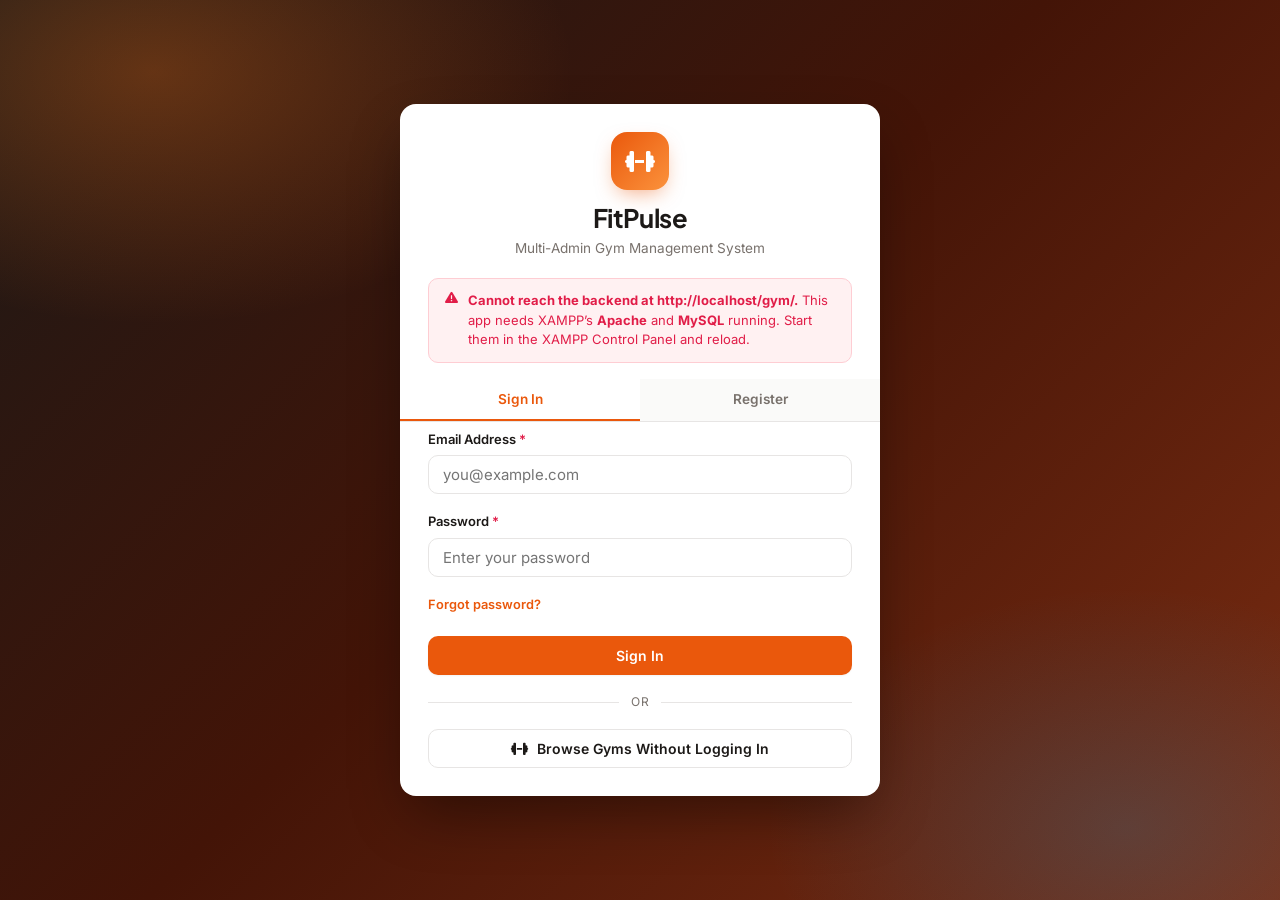
==== commit 4aa5f4bf: "Add admin/trainer/user API modules for classes, workouts, diets, progress, attendance, invoices, and" ====
--- a/index.html
+++ b/index.html
@@ -12,7 +12,7 @@
   <link rel="stylesheet" href="https://cdnjs.cloudflare.com/ajax/libs/font-awesome/6.5.1/css/all.min.css">
   <link rel="icon" type="image/svg+xml" href="data:image/svg+xml,%3Csvg xmlns='http://www.w3.org/2000/svg' viewBox='0 0 24 24'%3E%3Crect width='24' height='24' rx='6' fill='%23ea580c'/%3E%3Cpath d='M6.5 6.5v11M17.5 6.5v11M4 9v6M20 9v6' stroke='white' stroke-width='1.8' stroke-linecap='round'/%3E%3C/svg%3E">
 
-  <link rel="stylesheet" href="style.css?v=6">
+  <link rel="stylesheet" href="style.css?v=7">
 </head>
 <body>
 
@@ -43,29 +43,16 @@
           <form id="form-login" class="auth-form-step active" novalidate>
             <div class="form-group">
               <label for="login-email">Email Address <span class="text-rose">*</span></label>
-              <input type="email" id="login-email" class="form-control" placeholder="e.g. admin@peakfitness.com" required>
+              <input type="email" id="login-email" class="form-control" placeholder="you@example.com" autocomplete="email" required>
             </div>
             <div class="form-group">
               <label for="login-password">Password <span class="text-rose">*</span></label>
-              <input type="password" id="login-password" class="form-control" placeholder="Enter your password" required>
+              <input type="password" id="login-password" class="form-control" placeholder="Enter your password" autocomplete="current-password" required>
             </div>
             <div class="auth-links-row">
               <a href="#" id="link-forgot">Forgot password?</a>
-              <a href="#" id="link-resend">Resend verification</a>
-            </div>
-            <p class="auth-hint">
-              <i class="fa-solid fa-shield-halved"></i>
-              Your portal (Superadmin, Admin, Trainer or User) is detected automatically from your account.
-            </p>
-            <button type="submit" class="btn btn-primary btn-block">Log In</button>
-            <div class="demo-hint">
-              <i class="fa-solid fa-circle-info"></i>
-              <span><strong>Demo:</strong> superadmin / rijanpokhrel@superadmin.com &middot; Rijan@123</span>
-            </div>
-            <div class="demo-hint">
-              <i class="fa-solid fa-user-ninja"></i>
-              <span><strong>Trainer:</strong> alex@peakfitness.com &middot; Trainer@123</span>
-            </div>
+            </div>
+            <button type="submit" class="btn btn-primary btn-block">Sign In</button>
           </form>
 
           <form id="form-register" class="auth-form-step" novalidate>
@@ -107,14 +94,27 @@
           </form>
 
           <form id="form-forgot" class="auth-form-step" novalidate>
-            <h3 class="auth-step-title">Reset your password</h3>
-            <p class="auth-step-sub">Enter your account email and we'll send you a reset link (valid for 1 hour).</p>
+            <h3 class="auth-step-title">Forgot your password?</h3>
+            <p class="auth-step-sub">Password resets are handled by the Superadmin. Contact them directly to reset your password.</p>
+            <div class="auth-info-box" id="forgot-info">
+              <i class="fa-solid fa-user-shield"></i>
+              <div>
+                <strong>Superadmin contact</strong>
+                <br><span id="forgot-sa-email">Loading...</span>
+              </div>
+            </div>
+            <button type="button" class="btn btn-ghost btn-block" id="back-to-login-forgot"><i class="fa-solid fa-arrow-left"></i> Back to Sign In</button>
+          </form>
+
+          <form id="form-verify" class="auth-form-step" novalidate>
+            <h3 class="auth-step-title">Verify your email</h3>
+            <p class="auth-step-sub">Please verify your email address before signing in. We'll send a verification link to your inbox.</p>
             <div class="form-group">
-              <label for="forgot-email">Email Address <span class="text-rose">*</span></label>
-              <input type="email" id="forgot-email" class="form-control" placeholder="you@example.com" required>
-            </div>
-            <button type="submit" class="btn btn-primary btn-block">Send Reset Link</button>
-            <button type="button" class="btn btn-ghost btn-block" id="back-to-login-forgot"><i class="fa-solid fa-arrow-left"></i> Back to Sign In</button>
+              <label for="verify-email">Email Address <span class="text-rose">*</span></label>
+              <input type="email" id="verify-email" class="form-control" placeholder="you@example.com" required>
+            </div>
+            <button type="submit" class="btn btn-primary btn-block">Send Verification Link</button>
+            <button type="button" class="btn btn-ghost btn-block" id="back-to-login-verify"><i class="fa-solid fa-arrow-left"></i> Back to Sign In</button>
           </form>
 
           <form id="form-reset" class="auth-form-step" novalidate>
@@ -376,6 +376,239 @@
           </div>
         </section>
 
+        <section id="tab-admin-equipment" class="tab-content">
+          <div class="page-header">
+            <div>
+              <h1 class="page-title">Gym Equipment</h1>
+              <p class="page-subtitle">Machines, tools and facilities at your gym. These are shown to users who browse or follow your gym.</p>
+            </div>
+            <div class="header-actions">
+              <button class="btn btn-primary" id="btn-add-equipment"><i class="fa-solid fa-plus"></i> Add Equipment</button>
+            </div>
+          </div>
+          <div class="panel">
+            <div class="panel-header">
+              <div class="panel-title-group">
+                <h3><i class="fa-solid fa-dumbbell text-orange"></i> Your Equipment</h3>
+              </div>
+            </div>
+            <div class="panel-body p-0">
+              <div class="table-responsive">
+                <table class="data-table">
+                  <thead>
+                    <tr>
+                      <th>Equipment</th>
+                      <th>Category</th>
+                      <th>Qty</th>
+                      <th>Status</th>
+                      <th>Added</th>
+                      <th class="text-right">Actions</th>
+                    </tr>
+                  </thead>
+                  <tbody id="admin-equipment-tbody"></tbody>
+                </table>
+              </div>
+            </div>
+          </div>
+        </section>
+
+        <section id="tab-admin-attendance" class="tab-content">
+          <div class="page-header">
+            <div>
+              <h1 class="page-title">Member Attendance</h1>
+              <p class="page-subtitle">Daily check-ins and attendance log for your gym.</p>
+            </div>
+            <div class="header-actions">
+              <button class="btn btn-primary" id="btn-admin-checkin"><i class="fa-solid fa-fingerprint"></i> Check In Member</button>
+            </div>
+          </div>
+          <div class="metrics-grid" id="admin-att-stats-grid"></div>
+          <div class="panel">
+            <div class="panel-header">
+              <div class="panel-title-group">
+                <h3><i class="fa-solid fa-calendar-check text-orange"></i> Check-in Log</h3>
+              </div>
+              <div style="display:flex;gap:8px;flex-wrap:wrap;">
+                <input type="date" id="admin-att-date" class="form-control filter-input">
+                <select id="admin-att-user" class="form-select filter-select"></select>
+              </div>
+            </div>
+            <div class="panel-body p-0">
+              <div class="table-responsive">
+                <table class="data-table">
+                  <thead>
+                    <tr>
+                      <th>Member</th>
+                      <th>Member Code</th>
+                      <th>Checked In</th>
+                      <th>Via</th>
+                    </tr>
+                  </thead>
+                  <tbody id="admin-attendance-tbody"></tbody>
+                </table>
+              </div>
+            </div>
+          </div>
+        </section>
+
+        <section id="tab-admin-progress" class="tab-content">
+          <div class="page-header">
+            <div>
+              <h1 class="page-title">Fitness Progress</h1>
+              <p class="page-subtitle">Track weight, body fat and measurements for each member.</p>
+            </div>
+            <div class="header-actions">
+              <button class="btn btn-primary" id="btn-add-progress"><i class="fa-solid fa-plus"></i> Add Record</button>
+            </div>
+          </div>
+          <div class="panel">
+            <div class="panel-header">
+              <div class="panel-title-group">
+                <h3><i class="fa-solid fa-heart-pulse text-orange"></i> Select Member</h3>
+              </div>
+              <select id="admin-progress-user" class="form-select filter-select"></select>
+            </div>
+            <div class="panel-body">
+              <div class="metrics-grid" id="admin-progress-summary"></div>
+            </div>
+            <div class="panel-body p-0">
+              <div class="table-responsive">
+                <table class="data-table">
+                  <thead>
+                    <tr>
+                      <th>Date</th><th>Weight</th><th>Body Fat</th><th>BMI</th><th>Chest</th><th>Waist</th><th>Arms</th><th>Notes</th><th class="text-right">Actions</th>
+                    </tr>
+                  </thead>
+                  <tbody id="admin-progress-tbody"></tbody>
+                </table>
+              </div>
+            </div>
+          </div>
+        </section>
+
+        <section id="tab-admin-workouts" class="tab-content">
+          <div class="page-header">
+            <div>
+              <h1 class="page-title">Workout Plans</h1>
+              <p class="page-subtitle">Build routines with exercises and assign them to members.</p>
+            </div>
+            <div class="header-actions">
+              <button class="btn btn-primary" id="btn-add-workout"><i class="fa-solid fa-plus"></i> New Workout Plan</button>
+            </div>
+          </div>
+          <div class="plans-grid admin-plans-grid" id="admin-workouts-grid"></div>
+        </section>
+
+        <section id="tab-admin-diets" class="tab-content">
+          <div class="page-header">
+            <div>
+              <h1 class="page-title">Diet / Nutrition Plans</h1>
+              <p class="page-subtitle">Create meal plans and assign them to members.</p>
+            </div>
+            <div class="header-actions">
+              <button class="btn btn-primary" id="btn-add-diet"><i class="fa-solid fa-plus"></i> New Diet Plan</button>
+            </div>
+          </div>
+          <div class="plans-grid admin-plans-grid" id="admin-diets-grid"></div>
+        </section>
+
+        <section id="tab-admin-classes" class="tab-content">
+          <div class="page-header">
+            <div>
+              <h1 class="page-title">Group Classes</h1>
+              <p class="page-subtitle">Schedule classes, set capacity and manage bookings.</p>
+            </div>
+            <div class="header-actions">
+              <button class="btn btn-primary" id="btn-add-class"><i class="fa-solid fa-plus"></i> New Class</button>
+            </div>
+          </div>
+          <div class="plans-grid admin-plans-grid" id="admin-classes-grid"></div>
+        </section>
+
+        <section id="tab-admin-invoices" class="tab-content">
+          <div class="page-header">
+            <div>
+              <h1 class="page-title">Billing &amp; Invoices</h1>
+              <p class="page-subtitle">Issue invoices to members and record payments.</p>
+            </div>
+            <div class="header-actions">
+              <button class="btn btn-primary" id="btn-add-invoice"><i class="fa-solid fa-plus"></i> New Invoice</button>
+            </div>
+          </div>
+          <div class="metrics-grid" id="admin-invoice-stats"></div>
+          <div class="panel">
+            <div class="panel-header">
+              <div class="panel-title-group">
+                <h3><i class="fa-solid fa-file-invoice text-orange"></i> All Invoices</h3>
+              </div>
+            </div>
+            <div class="panel-body p-0">
+              <div class="table-responsive">
+                <table class="data-table">
+                  <thead>
+                    <tr>
+                      <th>Invoice No</th><th>Member</th><th>Title</th><th>Amount</th><th>Paid</th><th>Status</th><th>Due</th><th class="text-right">Actions</th>
+                    </tr>
+                  </thead>
+                  <tbody id="admin-invoices-tbody"></tbody>
+                </table>
+              </div>
+            </div>
+          </div>
+        </section>
+
+        <section id="tab-admin-announcements" class="tab-content">
+          <div class="page-header">
+            <div>
+              <h1 class="page-title">Announcements</h1>
+              <p class="page-subtitle">Post gym-wide news. Members following your gym get notified.</p>
+            </div>
+            <div class="header-actions">
+              <button class="btn btn-primary" id="btn-add-announcement"><i class="fa-solid fa-bullhorn"></i> New Announcement</button>
+            </div>
+          </div>
+          <div class="announcements-list" id="admin-announcements-list"></div>
+        </section>
+
+        <section id="tab-admin-reports" class="tab-content">
+          <div class="page-header">
+            <div>
+              <h1 class="page-title">Reports &amp; Analytics</h1>
+              <p class="page-subtitle">Revenue, member growth, attendance and class occupancy.</p>
+            </div>
+            <div class="header-actions">
+              <button class="btn btn-outline" id="btn-csv-revenue"><i class="fa-solid fa-download"></i> Revenue CSV</button>
+              <button class="btn btn-outline" id="btn-csv-attendance"><i class="fa-solid fa-download"></i> Attendance CSV</button>
+            </div>
+          </div>
+          <div class="metrics-grid" id="admin-reports-kpis"></div>
+          <div class="charts-grid">
+            <div class="panel">
+              <div class="panel-header"><h3><i class="fa-solid fa-chart-line text-orange"></i> Monthly Revenue</h3></div>
+              <div class="panel-body"><canvas id="chart-revenue" height="220"></canvas></div>
+            </div>
+            <div class="panel">
+              <div class="panel-header"><h3><i class="fa-solid fa-chart-column text-orange"></i> Attendance (last 14 days)</h3></div>
+              <div class="panel-body"><canvas id="chart-attendance" height="220"></canvas></div>
+            </div>
+            <div class="panel">
+              <div class="panel-header"><h3><i class="fa-solid fa-chart-bar text-orange"></i> Member Growth</h3></div>
+              <div class="panel-body"><canvas id="chart-members" height="220"></canvas></div>
+            </div>
+            <div class="panel">
+              <div class="panel-header"><h3><i class="fa-solid fa-table text-orange"></i> Class Occupancy</h3></div>
+              <div class="panel-body p-0">
+                <div class="table-responsive">
+                  <table class="data-table">
+                    <thead><tr><th>Class</th><th>Schedule</th><th>Capacity</th><th>Booked</th><th>Fill</th></tr></thead>
+                    <tbody id="admin-reports-classes-tbody"></tbody>
+                  </table>
+                </div>
+              </div>
+            </div>
+          </div>
+        </section>
+
         <!-- ============================================================
              TRAINER PORTAL
              ============================================================ -->
@@ -418,6 +651,101 @@
           </div>
         </section>
 
+        <section id="tab-trainer-attendance" class="tab-content">
+          <div class="page-header">
+            <div>
+              <h1 class="page-title">Attendance</h1>
+              <p class="page-subtitle">Check in members and review the gym's attendance log.</p>
+            </div>
+            <div class="header-actions">
+              <button class="btn btn-primary" id="btn-trainer-checkin"><i class="fa-solid fa-fingerprint"></i> Check In Member</button>
+            </div>
+          </div>
+          <div class="panel">
+            <div class="panel-header">
+              <div class="panel-title-group">
+                <h3><i class="fa-solid fa-calendar-check text-amber"></i> Check-in Log</h3>
+              </div>
+              <input type="date" id="trainer-att-date" class="form-control filter-input">
+            </div>
+            <div class="panel-body p-0">
+              <div class="table-responsive">
+                <table class="data-table">
+                  <thead>
+                    <tr><th>Member</th><th>Member Code</th><th>Checked In</th><th>Via</th></tr>
+                  </thead>
+                  <tbody id="trainer-attendance-tbody"></tbody>
+                </table>
+              </div>
+            </div>
+          </div>
+        </section>
+
+        <section id="tab-trainer-members" class="tab-content">
+          <div class="page-header">
+            <div>
+              <h1 class="page-title">My Members</h1>
+              <p class="page-subtitle">Members of your gym and their member codes.</p>
+            </div>
+          </div>
+          <div class="panel">
+            <div class="panel-header">
+              <div class="panel-title-group">
+                <h3><i class="fa-solid fa-users text-amber"></i> Members</h3>
+              </div>
+            </div>
+            <div class="panel-body p-0">
+              <div class="table-responsive">
+                <table class="data-table">
+                  <thead>
+                    <tr><th>Member</th><th>Email</th><th>Phone</th><th>Goal</th><th>Member Code</th><th>Joined</th></tr>
+                  </thead>
+                  <tbody id="trainer-members-list-tbody"></tbody>
+                </table>
+              </div>
+            </div>
+          </div>
+        </section>
+
+        <section id="tab-trainer-workouts" class="tab-content">
+          <div class="page-header">
+            <div>
+              <h1 class="page-title">Workout Plans</h1>
+              <p class="page-subtitle">Create routines with exercises and assign them to members.</p>
+            </div>
+            <div class="header-actions">
+              <button class="btn btn-primary" id="btn-trainer-add-workout"><i class="fa-solid fa-plus"></i> New Workout Plan</button>
+            </div>
+          </div>
+          <div class="plans-grid admin-plans-grid" id="trainer-workouts-grid"></div>
+        </section>
+
+        <section id="tab-trainer-diets" class="tab-content">
+          <div class="page-header">
+            <div>
+              <h1 class="page-title">Diet Plans</h1>
+              <p class="page-subtitle">Create meal plans and assign them to members.</p>
+            </div>
+            <div class="header-actions">
+              <button class="btn btn-primary" id="btn-trainer-add-diet"><i class="fa-solid fa-plus"></i> New Diet Plan</button>
+            </div>
+          </div>
+          <div class="plans-grid admin-plans-grid" id="trainer-diets-grid"></div>
+        </section>
+
+        <section id="tab-trainer-classes" class="tab-content">
+          <div class="page-header">
+            <div>
+              <h1 class="page-title">Group Classes</h1>
+              <p class="page-subtitle">Schedule classes, set capacity and view rosters.</p>
+            </div>
+            <div class="header-actions">
+              <button class="btn btn-primary" id="btn-trainer-add-class"><i class="fa-solid fa-plus"></i> New Class</button>
+            </div>
+          </div>
+          <div class="plans-grid admin-plans-grid" id="trainer-classes-grid"></div>
+        </section>
+
         <!-- ============================================================
              USER PORTAL
              ============================================================ -->
@@ -425,18 +753,34 @@
           <div class="page-header">
             <div>
               <h1 class="page-title" id="user-dash-title">Member Dashboard</h1>
-              <p class="page-subtitle">Track your selected gyms and browse products.</p>
+              <p class="page-subtitle">Your selected gyms, their products and your account.</p>
+            </div>
+            <div class="header-actions">
+              <button class="btn btn-outline" id="btn-user-changepass"><i class="fa-solid fa-key"></i> Change Password</button>
             </div>
           </div>
           <div class="metrics-grid" id="user-metrics-grid"></div>
           <div class="panel" style="margin-top:24px;">
             <div class="panel-header">
-              <h3><i class="fa-solid fa-house text-amber"></i> Home Gym</h3>
+              <div class="panel-title-group">
+                <h3><i class="fa-solid fa-house text-amber"></i> Home Gym</h3>
+              </div>
             </div>
             <div class="panel-body" id="user-home-gym-box">
               <p class="text-muted">No home gym assigned.</p>
             </div>
           </div>
+          <div class="panel" style="margin-top:24px;">
+            <div class="panel-header">
+              <div class="panel-title-group">
+                <h3><i class="fa-solid fa-heart text-amber"></i> My Gyms</h3>
+              </div>
+              <a href="#" class="btn btn-ghost btn-sm" id="link-user-browse-gyms"><i class="fa-solid fa-magnifying-glass"></i> Browse More Gyms</a>
+            </div>
+            <div class="panel-body">
+              <div class="gyms-grid" id="user-my-gyms-grid"></div>
+            </div>
+          </div>
         </section>
 
         <section id="tab-user-gyms" class="tab-content">
@@ -487,6 +831,181 @@
               <div class="trainers-grid" id="user-trainers-grid"></div>
             </div>
           </div>
+        </section>
+
+        <section id="tab-user-equipment" class="tab-content">
+          <div class="page-header">
+            <div>
+              <h1 class="page-title">Gym Equipment</h1>
+              <p class="page-subtitle">Machines, tools and facilities available at the selected gym.</p>
+            </div>
+          </div>
+          <div class="panel">
+            <div class="panel-header">
+              <div class="panel-title-group">
+                <h3><i class="fa-solid fa-dumbbell text-amber"></i> Select a Gym</h3>
+              </div>
+              <select id="user-equipment-gym-select" class="form-select filter-select"></select>
+            </div>
+            <div class="panel-body">
+              <div class="equipment-grid" id="user-equipment-grid"></div>
+            </div>
+          </div>
+        </section>
+
+        <section id="tab-user-attendance" class="tab-content">
+          <div class="page-header">
+            <div>
+              <h1 class="page-title">My Attendance</h1>
+              <p class="page-subtitle">Check in when you arrive. Your member code is shown below.</p>
+            </div>
+            <div class="header-actions">
+              <button class="btn btn-primary" id="btn-user-checkin"><i class="fa-solid fa-fingerprint"></i> Check In Now</button>
+            </div>
+          </div>
+          <div class="panel" id="user-member-code-panel">
+            <div class="panel-header">
+              <div class="panel-title-group">
+                <h3><i class="fa-solid fa-id-card text-amber"></i> Your Member Code</h3>
+              </div>
+            </div>
+            <div class="panel-body" id="user-member-code-box"></div>
+          </div>
+          <div class="panel" style="margin-top:24px;">
+            <div class="panel-header">
+              <div class="panel-title-group">
+                <h3><i class="fa-solid fa-calendar-check text-amber"></i> Check-in History</h3>
+              </div>
+            </div>
+            <div class="panel-body p-0">
+              <div class="table-responsive">
+                <table class="data-table">
+                  <thead>
+                    <tr><th>Gym</th><th>Checked In</th><th>Via</th></tr>
+                  </thead>
+                  <tbody id="user-attendance-tbody"></tbody>
+                </table>
+              </div>
+            </div>
+          </div>
+        </section>
+
+        <section id="tab-user-progress" class="tab-content">
+          <div class="page-header">
+            <div>
+              <h1 class="page-title">My Progress</h1>
+              <p class="page-subtitle">Log your weight, body fat and measurements to track gains.</p>
+            </div>
+            <div class="header-actions">
+              <button class="btn btn-primary" id="btn-add-my-progress"><i class="fa-solid fa-plus"></i> Log Entry</button>
+            </div>
+          </div>
+          <div class="metrics-grid" id="user-progress-summary"></div>
+          <div class="panel" style="margin-top:24px;">
+            <div class="panel-header">
+              <div class="panel-title-group">
+                <h3><i class="fa-solid fa-chart-line text-amber"></i> Weight Trend</h3>
+              </div>
+            </div>
+            <div class="panel-body"><canvas id="chart-user-progress" height="200"></canvas></div>
+          </div>
+          <div class="panel" style="margin-top:24px;">
+            <div class="panel-header">
+              <div class="panel-title-group">
+                <h3><i class="fa-solid fa-table text-amber"></i> Entries</h3>
+              </div>
+            </div>
+            <div class="panel-body p-0">
+              <div class="table-responsive">
+                <table class="data-table">
+                  <thead>
+                    <tr><th>Date</th><th>Weight</th><th>Body Fat</th><th>BMI</th><th>Chest</th><th>Waist</th><th>Arms</th><th>Notes</th></tr>
+                  </thead>
+                  <tbody id="user-progress-tbody"></tbody>
+                </table>
+              </div>
+            </div>
+          </div>
+        </section>
+
+        <section id="tab-user-workouts" class="tab-content">
+          <div class="page-header">
+            <div>
+              <h1 class="page-title">My Workout Plans</h1>
+              <p class="page-subtitle">Routines assigned to you by your gym's trainers.</p>
+            </div>
+          </div>
+          <div id="user-workouts-grid"></div>
+        </section>
+
+        <section id="tab-user-diets" class="tab-content">
+          <div class="page-header">
+            <div>
+              <h1 class="page-title">My Diet Plans</h1>
+              <p class="page-subtitle">Nutrition plans assigned to you by your gym.</p>
+            </div>
+          </div>
+          <div id="user-diets-grid"></div>
+        </section>
+
+        <section id="tab-user-classes" class="tab-content">
+          <div class="page-header">
+            <div>
+              <h1 class="page-title">Class Booking</h1>
+              <p class="page-subtitle">Book slots in group classes at the gyms you follow.</p>
+            </div>
+          </div>
+          <div class="panel">
+            <div class="panel-header">
+              <div class="panel-title-group">
+                <h3><i class="fa-solid fa-calendar-day text-amber"></i> Select a Gym</h3>
+              </div>
+              <select id="user-class-gym-select" class="form-select filter-select"></select>
+            </div>
+            <div class="panel-body">
+              <div class="plans-grid" id="user-classes-grid"></div>
+            </div>
+          </div>
+        </section>
+
+        <section id="tab-user-invoices" class="tab-content">
+          <div class="page-header">
+            <div>
+              <h1 class="page-title">My Invoices</h1>
+              <p class="page-subtitle">Membership and service bills from the gyms you follow.</p>
+            </div>
+          </div>
+          <div class="metrics-grid" id="user-invoice-stats"></div>
+          <div class="panel" style="margin-top:24px;">
+            <div class="panel-header">
+              <div class="panel-title-group">
+                <h3><i class="fa-solid fa-file-invoice text-amber"></i> Billing History</h3>
+              </div>
+            </div>
+            <div class="panel-body p-0">
+              <div class="table-responsive">
+                <table class="data-table">
+                  <thead>
+                    <tr><th>Invoice No</th><th>Gym</th><th>Title</th><th>Amount</th><th>Paid</th><th>Status</th><th>Due Date</th><th>Paid At</th></tr>
+                  </thead>
+                  <tbody id="user-invoices-tbody"></tbody>
+                </table>
+              </div>
+            </div>
+          </div>
+        </section>
+
+        <section id="tab-user-notifications" class="tab-content">
+          <div class="page-header">
+            <div>
+              <h1 class="page-title">Notifications</h1>
+              <p class="page-subtitle">Announcements, class bookings and billing updates.</p>
+            </div>
+            <div class="header-actions">
+              <button class="btn btn-outline" id="btn-mark-all-read"><i class="fa-solid fa-check-double"></i> Mark All Read</button>
+            </div>
+          </div>
+          <div class="notifications-list" id="user-notifications-list"></div>
         </section>
       </main>
     </div>
@@ -540,8 +1059,10 @@
             <input type="text" id="sa-admin-address" class="form-control">
           </div>
           <div class="form-group">
-            <label for="sa-admin-logo">Gym Logo URL (optional)</label>
-            <input type="text" id="sa-admin-logo" class="form-control" placeholder="https://...">
+            <label for="sa-admin-logo-file">Gym Logo <span class="text-rose">*</span></label>
+            <input type="file" id="sa-admin-logo-file" class="form-control" accept="image/*">
+            <input type="hidden" id="sa-admin-logo">
+            <div class="logo-upload-preview" id="sa-admin-logo-preview"><span class="text-muted">Upload the gym logo (PNG, JPG or WEBP, max 2 MB).</span></div>
           </div>
           <div class="form-group">
             <label for="sa-admin-desc">Description</label>
@@ -638,8 +1159,9 @@
             <input type="text" id="ap-gym-name" class="form-control" required>
           </div>
           <div class="form-group">
-            <label for="ap-logo">Gym Logo URL</label>
-            <input type="text" id="ap-logo" class="form-control" placeholder="https://...">
+            <label for="ap-logo-file">Gym Logo</label>
+            <input type="file" id="ap-logo-file" class="form-control" accept="image/*">
+            <input type="hidden" id="ap-logo">
             <p class="form-hint" id="ap-logo-preview-label"></p>
           </div>
           <div class="form-group">
@@ -769,8 +1291,546 @@
     </div>
   </div>
 
+  <!-- ======================================================================
+       MODAL: EQUIPMENT (admin)
+       ====================================================================== -->
+  <div class="modal-overlay" id="modal-equipment">
+    <div class="modal">
+      <div class="modal-header">
+        <h3 id="modal-equipment-title">Add Equipment</h3>
+        <button class="modal-close" data-close="modal-equipment">&times;</button>
+      </div>
+      <form id="form-equipment">
+        <div class="modal-body">
+          <input type="hidden" id="equipment-id">
+          <div class="form-group">
+            <label for="equipment-name">Equipment Name <span class="text-rose">*</span></label>
+            <input type="text" id="equipment-name" class="form-control" placeholder="e.g. Treadmill, Smith Machine" required>
+          </div>
+          <div class="form-row">
+            <div class="form-group col-6">
+              <label for="equipment-category">Category</label>
+              <input type="text" id="equipment-category" class="form-control" list="equipment-categories" placeholder="e.g. Cardio">
+              <datalist id="equipment-categories">
+                <option value="Cardio"></option>
+                <option value="Strength"></option>
+                <option value="Functional"></option>
+                <option value="Flexibility"></option>
+                <option value="Machines"></option>
+                <option value="Recovery"></option>
+              </datalist>
+            </div>
+            <div class="form-group col-6">
+              <label for="equipment-quantity">Quantity</label>
+              <input type="number" id="equipment-quantity" class="form-control" min="1" value="1">
+            </div>
+          </div>
+          <div class="form-group">
+            <label for="equipment-status">Status</label>
+            <select id="equipment-status" class="form-select">
+              <option value="active">Active</option>
+              <option value="inactive">Inactive</option>
+            </select>
+          </div>
+          <div class="form-group">
+            <label for="equipment-desc">Description</label>
+            <textarea id="equipment-desc" class="form-control" rows="3"></textarea>
+          </div>
+        </div>
+        <div class="modal-footer">
+          <button type="button" class="btn btn-outline" data-close="modal-equipment">Cancel</button>
+          <button type="submit" class="btn btn-primary">Save Equipment</button>
+        </div>
+      </form>
+    </div>
+  </div>
+
+  <!-- ======================================================================
+       MODAL: CHANGE PASSWORD (user, verified through Gmail)
+       ====================================================================== -->
+  <div class="modal-overlay" id="modal-user-changepass">
+    <div class="modal">
+      <div class="modal-header">
+        <h3>Change Password</h3>
+        <button class="modal-close" data-close="modal-user-changepass">&times;</button>
+      </div>
+      <div class="modal-body">
+        <p class="text-muted">A verification link will be sent to <strong id="cp-email-display"></strong>. Open it in your email to set a new password. The link is valid for 1 hour.</p>
+      </div>
+      <div class="modal-footer">
+        <button type="button" class="btn btn-outline" data-close="modal-user-changepass">Cancel</button>
+        <button type="button" class="btn btn-primary" id="btn-cp-send"><i class="fa-solid fa-paper-plane"></i> Send Verification Link</button>
+      </div>
+    </div>
+  </div>
+
+  <!-- ======================================================================
+       MODAL: CHECK-IN MEMBER (admin / trainer)
+       ====================================================================== -->
+  <div class="modal-overlay" id="modal-checkin">
+    <div class="modal">
+      <div class="modal-header">
+        <h3><i class="fa-solid fa-fingerprint"></i> Check In Member</h3>
+        <button class="modal-close" data-close="modal-checkin">&times;</button>
+      </div>
+      <div class="modal-body">
+        <p class="text-muted">Enter the member's code (e.g. <strong>FP-A6BAD2</strong>) and press check in. One check-in per member per day.</p>
+        <div class="form-group">
+          <label for="checkin-code">Member Code <span class="text-rose">*</span></label>
+          <input type="text" id="checkin-code" class="form-control" placeholder="FP-XXXXXX" style="text-transform:uppercase;">
+        </div>
+        <div class="auth-divider"><span>or pick a member</span></div>
+        <div class="form-group">
+          <label for="checkin-user">Member</label>
+          <select id="checkin-user" class="form-select">
+            <option value="">-- Select member --</option>
+          </select>
+        </div>
+      </div>
+      <div class="modal-footer">
+        <button type="button" class="btn btn-outline" data-close="modal-checkin">Cancel</button>
+        <button type="button" class="btn btn-primary" id="btn-do-checkin"><i class="fa-solid fa-fingerprint"></i> Check In</button>
+      </div>
+    </div>
+  </div>
+
+  <!-- ======================================================================
+       MODAL: PROGRESS RECORD (admin adds/edits a member's progress)
+       ====================================================================== -->
+  <div class="modal-overlay" id="modal-progress">
+    <div class="modal">
+      <div class="modal-header">
+        <h3 id="modal-progress-title">Add Progress Record</h3>
+        <button class="modal-close" data-close="modal-progress">&times;</button>
+      </div>
+      <form id="form-progress">
+        <div class="modal-body">
+          <input type="hidden" id="progress-id">
+          <div class="form-group">
+            <label for="progress-user">Member <span class="text-rose">*</span></label>
+            <select id="progress-user" class="form-select"></select>
+          </div>
+          <div class="form-group">
+            <label for="progress-date">Date <span class="text-rose">*</span></label>
+            <input type="date" id="progress-date" class="form-control" required>
+          </div>
+          <div class="form-row">
+            <div class="form-group col-6"><label for="progress-weight">Weight (kg)</label><input type="number" step="0.1" id="progress-weight" class="form-control"></div>
+            <div class="form-group col-6"><label for="progress-bodyfat">Body Fat (%)</label><input type="number" step="0.1" id="progress-bodyfat" class="form-control"></div>
+          </div>
+          <div class="form-row">
+            <div class="form-group col-6"><label for="progress-bmi">BMI</label><input type="number" step="0.1" id="progress-bmi" class="form-control"></div>
+            <div class="form-group col-6"><label for="progress-chest">Chest (cm)</label><input type="number" step="0.1" id="progress-chest" class="form-control"></div>
+          </div>
+          <div class="form-row">
+            <div class="form-group col-6"><label for="progress-waist">Waist (cm)</label><input type="number" step="0.1" id="progress-waist" class="form-control"></div>
+            <div class="form-group col-6"><label for="progress-arms">Arms (cm)</label><input type="number" step="0.1" id="progress-arms" class="form-control"></div>
+          </div>
+          <div class="form-group">
+            <label for="progress-notes">Notes</label>
+            <textarea id="progress-notes" class="form-control" rows="2"></textarea>
+          </div>
+        </div>
+        <div class="modal-footer">
+          <button type="button" class="btn btn-outline" data-close="modal-progress">Cancel</button>
+          <button type="submit" class="btn btn-primary">Save Record</button>
+        </div>
+      </form>
+    </div>
+  </div>
+
+  <!-- ======================================================================
+       MODAL: USER LOGS OWN PROGRESS
+       ====================================================================== -->
+  <div class="modal-overlay" id="modal-my-progress">
+    <div class="modal">
+      <div class="modal-header">
+        <h3>Log Progress</h3>
+        <button class="modal-close" data-close="modal-my-progress">&times;</button>
+      </div>
+      <form id="form-my-progress">
+        <div class="modal-body">
+          <div class="form-group">
+            <label for="myprogress-date">Date <span class="text-rose">*</span></label>
+            <input type="date" id="myprogress-date" class="form-control" required>
+          </div>
+          <div class="form-row">
+            <div class="form-group col-6"><label for="myprogress-weight">Weight (kg)</label><input type="number" step="0.1" id="myprogress-weight" class="form-control"></div>
+            <div class="form-group col-6"><label for="myprogress-bodyfat">Body Fat (%)</label><input type="number" step="0.1" id="myprogress-bodyfat" class="form-control"></div>
+          </div>
+          <div class="form-row">
+            <div class="form-group col-6"><label for="myprogress-bmi">BMI</label><input type="number" step="0.1" id="myprogress-bmi" class="form-control"></div>
+            <div class="form-group col-6"><label for="myprogress-chest">Chest (cm)</label><input type="number" step="0.1" id="myprogress-chest" class="form-control"></div>
+          </div>
+          <div class="form-row">
+            <div class="form-group col-6"><label for="myprogress-waist">Waist (cm)</label><input type="number" step="0.1" id="myprogress-waist" class="form-control"></div>
+            <div class="form-group col-6"><label for="myprogress-arms">Arms (cm)</label><input type="number" step="0.1" id="myprogress-arms" class="form-control"></div>
+          </div>
+          <div class="form-group">
+            <label for="myprogress-notes">Notes</label>
+            <textarea id="myprogress-notes" class="form-control" rows="2"></textarea>
+          </div>
+        </div>
+        <div class="modal-footer">
+          <button type="button" class="btn btn-outline" data-close="modal-my-progress">Cancel</button>
+          <button type="submit" class="btn btn-primary">Save Entry</button>
+        </div>
+      </form>
+    </div>
+  </div>
+
+  <!-- ======================================================================
+       MODAL: WORKOUT PLAN EDITOR (admin / trainer)
+       ====================================================================== -->
+  <div class="modal-overlay" id="modal-workout">
+    <div class="modal modal-lg">
+      <div class="modal-header">
+        <h3 id="modal-workout-title">New Workout Plan</h3>
+        <button class="modal-close" data-close="modal-workout">&times;</button>
+      </div>
+      <form id="form-workout">
+        <div class="modal-body">
+          <input type="hidden" id="workout-id">
+          <div class="form-row">
+            <div class="form-group col-8">
+              <label for="workout-title">Plan Title <span class="text-rose">*</span></label>
+              <input type="text" id="workout-title" class="form-control" required>
+            </div>
+            <div class="form-group col-4">
+              <label for="workout-days">Days / Week</label>
+              <input type="number" id="workout-days" class="form-control" min="1" max="7" value="3">
+            </div>
+          </div>
+          <div class="form-row">
+            <div class="form-group col-6">
+              <label for="workout-difficulty">Difficulty</label>
+              <select id="workout-difficulty" class="form-select">
+                <option>Beginner</option><option>Intermediate</option><option>Advanced</option>
+              </select>
+            </div>
+            <div class="form-group col-6">
+              <label for="workout-status">Status</label>
+              <select id="workout-status" class="form-select">
+                <option value="active">Active</option><option value="inactive">Inactive</option>
+              </select>
+            </div>
+          </div>
+          <div class="form-group">
+            <label for="workout-desc">Description</label>
+            <textarea id="workout-desc" class="form-control" rows="2"></textarea>
+          </div>
+          <div class="form-group">
+            <label>Exercises <span class="text-muted">(day, name, sets, reps, rest)</span></label>
+            <div id="workout-exercises-rows"></div>
+            <button type="button" class="btn btn-ghost btn-sm" id="btn-add-exercise-row"><i class="fa-solid fa-plus"></i> Add Exercise</button>
+          </div>
+        </div>
+        <div class="modal-footer">
+          <button type="button" class="btn btn-outline" data-close="modal-workout">Cancel</button>
+          <button type="submit" class="btn btn-primary">Save Plan</button>
+        </div>
+      </form>
+    </div>
+  </div>
+
+  <!-- ======================================================================
+       MODAL: ASSIGN WORKOUT PLAN TO MEMBERS
+       ====================================================================== -->
+  <div class="modal-overlay" id="modal-assign-workout">
+    <div class="modal">
+      <div class="modal-header">
+        <h3>Assign Workout Plan</h3>
+        <button class="modal-close" data-close="modal-assign-workout">&times;</button>
+      </div>
+      <form id="form-assign-workout">
+        <div class="modal-body">
+          <input type="hidden" id="assign-workout-id">
+          <p class="text-muted">Assign <strong id="assign-workout-title"></strong> to members:</p>
+          <div id="assign-workout-members" class="checkbox-group"></div>
+        </div>
+        <div class="modal-footer">
+          <button type="button" class="btn btn-outline" data-close="modal-assign-workout">Cancel</button>
+          <button type="submit" class="btn btn-primary">Assign Members</button>
+        </div>
+      </form>
+    </div>
+  </div>
+
+  <!-- ======================================================================
+       MODAL: DIET PLAN EDITOR (admin / trainer)
+       ====================================================================== -->
+  <div class="modal-overlay" id="modal-diet">
+    <div class="modal modal-lg">
+      <div class="modal-header">
+        <h3 id="modal-diet-title">New Diet Plan</h3>
+        <button class="modal-close" data-close="modal-diet">&times;</button>
+      </div>
+      <form id="form-diet">
+        <div class="modal-body">
+          <input type="hidden" id="diet-id">
+          <div class="form-row">
+            <div class="form-group col-8">
+              <label for="diet-title">Plan Title <span class="text-rose">*</span></label>
+              <input type="text" id="diet-title" class="form-control" required>
+            </div>
+            <div class="form-group col-4">
+              <label for="diet-calories">Target Calories</label>
+              <input type="number" id="diet-calories" class="form-control" min="0" value="2000">
+            </div>
+          </div>
+          <div class="form-row">
+            <div class="form-group col-6">
+              <label for="diet-goal">Goal</label>
+              <input type="text" id="diet-goal" class="form-control" placeholder="e.g. Muscle Hypertrophy">
+            </div>
+            <div class="form-group col-6">
+              <label for="diet-status">Status</label>
+              <select id="diet-status" class="form-select">
+                <option value="active">Active</option><option value="inactive">Inactive</option>
+              </select>
+            </div>
+          </div>
+          <div class="form-group">
+            <label for="diet-desc">Description</label>
+            <textarea id="diet-desc" class="form-control" rows="2"></textarea>
+          </div>
+          <div class="form-group">
+            <label>Meals <span class="text-muted">(day, meal type, name, cals, P/C/F)</span></label>
+            <div id="diet-meals-rows"></div>
+            <button type="button" class="btn btn-ghost btn-sm" id="btn-add-meal-row"><i class="fa-solid fa-plus"></i> Add Meal</button>
+          </div>
+        </div>
+        <div class="modal-footer">
+          <button type="button" class="btn btn-outline" data-close="modal-diet">Cancel</button>
+          <button type="submit" class="btn btn-primary">Save Plan</button>
+        </div>
+      </form>
+    </div>
+  </div>
+
+  <!-- ======================================================================
+       MODAL: ASSIGN DIET PLAN TO MEMBERS
+       ====================================================================== -->
+  <div class="modal-overlay" id="modal-assign-diet">
+    <div class="modal">
+      <div class="modal-header">
+        <h3>Assign Diet Plan</h3>
+        <button class="modal-close" data-close="modal-assign-diet">&times;</button>
+      </div>
+      <form id="form-assign-diet">
+        <div class="modal-body">
+          <input type="hidden" id="assign-diet-id">
+          <p class="text-muted">Assign <strong id="assign-diet-title"></strong> to members:</p>
+          <div id="assign-diet-members" class="checkbox-group"></div>
+        </div>
+        <div class="modal-footer">
+          <button type="button" class="btn btn-outline" data-close="modal-assign-diet">Cancel</button>
+          <button type="submit" class="btn btn-primary">Assign Members</button>
+        </div>
+      </form>
+    </div>
+  </div>
+
+  <!-- ======================================================================
+       MODAL: CLASS EDITOR (admin / trainer)
+       ====================================================================== -->
+  <div class="modal-overlay" id="modal-class">
+    <div class="modal">
+      <div class="modal-header">
+        <h3 id="modal-class-title">New Class</h3>
+        <button class="modal-close" data-close="modal-class">&times;</button>
+      </div>
+      <form id="form-class">
+        <div class="modal-body">
+          <input type="hidden" id="class-id">
+          <div class="form-group">
+            <label for="class-name">Class Name <span class="text-rose">*</span></label>
+            <input type="text" id="class-name" class="form-control" required>
+          </div>
+          <div class="form-row">
+            <div class="form-group col-6">
+              <label for="class-day">Day</label>
+              <select id="class-day" class="form-select">
+                <option>Monday</option><option>Tuesday</option><option>Wednesday</option><option>Thursday</option><option>Friday</option><option>Saturday</option><option>Sunday</option>
+              </select>
+            </div>
+            <div class="form-group col-6">
+              <label for="class-location">Location</label>
+              <input type="text" id="class-location" class="form-control" placeholder="e.g. Studio 1">
+            </div>
+          </div>
+          <div class="form-row">
+            <div class="form-group col-6"><label for="class-start">Start Time</label><input type="time" id="class-start" class="form-control"></div>
+            <div class="form-group col-6"><label for="class-end">End Time</label><input type="time" id="class-end" class="form-control"></div>
+          </div>
+          <div class="form-row">
+            <div class="form-group col-6"><label for="class-capacity">Capacity</label><input type="number" id="class-capacity" class="form-control" min="1" value="15"></div>
+            <div class="form-group col-6"><label for="class-trainer">Trainer</label><select id="class-trainer" class="form-select"></select></div>
+          </div>
+          <div class="form-group">
+            <label for="class-status">Status</label>
+            <select id="class-status" class="form-select">
+              <option value="active">Active</option><option value="inactive">Inactive</option>
+            </select>
+          </div>
+          <div class="form-group">
+            <label for="class-desc">Description</label>
+            <textarea id="class-desc" class="form-control" rows="2"></textarea>
+          </div>
+        </div>
+        <div class="modal-footer">
+          <button type="button" class="btn btn-outline" data-close="modal-class">Cancel</button>
+          <button type="submit" class="btn btn-primary">Save Class</button>
+        </div>
+      </form>
+    </div>
+  </div>
+
+  <!-- ======================================================================
+       MODAL: CLASS ROSTER (admin / trainer)
+       ====================================================================== -->
+  <div class="modal-overlay" id="modal-roster">
+    <div class="modal">
+      <div class="modal-header">
+        <h3 id="modal-roster-title">Class Roster</h3>
+        <button class="modal-close" data-close="modal-roster">&times;</button>
+      </div>
+      <div class="modal-body">
+        <div class="form-group">
+          <label for="roster-add-user">Add a member to this class</label>
+          <div style="display:flex;gap:8px;">
+            <select id="roster-add-user" class="form-select"></select>
+            <button type="button" class="btn btn-primary" id="btn-roster-add"><i class="fa-solid fa-plus"></i> Add</button>
+          </div>
+        </div>
+        <div class="table-responsive">
+          <table class="data-table">
+            <thead><tr><th>Member</th><th>Code</th><th class="text-right">Action</th></tr></thead>
+            <tbody id="roster-tbody"></tbody>
+          </table>
+        </div>
+      </div>
+      <div class="modal-footer">
+        <button type="button" class="btn btn-outline" data-close="modal-roster">Close</button>
+      </div>
+    </div>
+  </div>
+
+  <!-- ======================================================================
+       MODAL: INVOICE EDITOR (admin)
+       ====================================================================== -->
+  <div class="modal-overlay" id="modal-invoice">
+    <div class="modal">
+      <div class="modal-header">
+        <h3 id="modal-invoice-title">New Invoice</h3>
+        <button class="modal-close" data-close="modal-invoice">&times;</button>
+      </div>
+      <form id="form-invoice">
+        <div class="modal-body">
+          <input type="hidden" id="invoice-id">
+          <div class="form-group">
+            <label for="invoice-user">Member <span class="text-rose">*</span></label>
+            <select id="invoice-user" class="form-select"></select>
+          </div>
+          <div class="form-group">
+            <label for="invoice-title">Title <span class="text-rose">*</span></label>
+            <input type="text" id="invoice-title" class="form-control" placeholder="e.g. Monthly Membership - August">
+          </div>
+          <div class="form-row">
+            <div class="form-group col-6"><label for="invoice-amount">Amount (NPR) <span class="text-rose">*</span></label><input type="number" step="0.01" id="invoice-amount" class="form-control" required></div>
+            <div class="form-group col-6"><label for="invoice-due">Due Date</label><input type="date" id="invoice-due" class="form-control"></div>
+          </div>
+          <div class="form-group">
+            <label for="invoice-desc">Description</label>
+            <textarea id="invoice-desc" class="form-control" rows="2"></textarea>
+          </div>
+        </div>
+        <div class="modal-footer">
+          <button type="button" class="btn btn-outline" data-close="modal-invoice">Cancel</button>
+          <button type="submit" class="btn btn-primary">Save Invoice</button>
+        </div>
+      </form>
+    </div>
+  </div>
+
+  <!-- ======================================================================
+       MODAL: RECORD PAYMENT (admin)
+       ====================================================================== -->
+  <div class="modal-overlay" id="modal-pay-invoice">
+    <div class="modal">
+      <div class="modal-header">
+        <h3>Record Payment</h3>
+        <button class="modal-close" data-close="modal-pay-invoice">&times;</button>
+      </div>
+      <form id="form-pay-invoice">
+        <div class="modal-body">
+          <input type="hidden" id="pay-invoice-id">
+          <p class="text-muted">Invoice <strong id="pay-invoice-no"></strong> — total <strong id="pay-invoice-total"></strong>, already paid <strong id="pay-invoice-paid"></strong>.</p>
+          <div class="form-row">
+            <div class="form-group col-6">
+              <label for="pay-amount">Amount (NPR)</label>
+              <input type="number" step="0.01" id="pay-amount" class="form-control" required>
+            </div>
+            <div class="form-group col-6">
+              <label for="pay-method">Method</label>
+              <select id="pay-method" class="form-select">
+                <option value="">-- Select --</option><option>Cash</option><option>eSewa</option><option>Khalti</option><option>Bank Transfer</option><option>Card</option>
+              </select>
+            </div>
+          </div>
+        </div>
+        <div class="modal-footer">
+          <button type="button" class="btn btn-outline" data-close="modal-pay-invoice">Cancel</button>
+          <button type="submit" class="btn btn-success">Record Payment</button>
+        </div>
+      </form>
+    </div>
+  </div>
+
+  <!-- ======================================================================
+       MODAL: ANNOUNCEMENT EDITOR (admin)
+       ====================================================================== -->
+  <div class="modal-overlay" id="modal-announcement">
+    <div class="modal">
+      <div class="modal-header">
+        <h3>New Announcement</h3>
+        <button class="modal-close" data-close="modal-announcement">&times;</button>
+      </div>
+      <form id="form-announcement">
+        <div class="modal-body">
+          <div class="form-group">
+            <label for="ann-title">Title <span class="text-rose">*</span></label>
+            <input type="text" id="ann-title" class="form-control" required>
+          </div>
+          <div class="form-row">
+            <div class="form-group col-6">
+              <label for="ann-priority">Priority</label>
+              <select id="ann-priority" class="form-select">
+                <option value="normal">Normal</option><option value="important">Important</option><option value="urgent">Urgent</option>
+              </select>
+            </div>
+            <div class="form-group col-6">
+              <label for="ann-status">Status</label>
+              <select id="ann-status" class="form-select">
+                <option value="active">Active</option><option value="inactive">Inactive</option>
+              </select>
+            </div>
+          </div>
+          <div class="form-group">
+            <label for="ann-body">Message</label>
+            <textarea id="ann-body" class="form-control" rows="3"></textarea>
+          </div>
+        </div>
+        <div class="modal-footer">
+          <button type="button" class="btn btn-outline" data-close="modal-announcement">Cancel</button>
+          <button type="submit" class="btn btn-primary"><i class="fa-solid fa-bullhorn"></i> Post &amp; Notify Members</button>
+        </div>
+      </form>
+    </div>
+  </div>
+
   <div class="toast-stack" id="toast-stack"></div>
 
-  <script src="script.js?v=4"></script>
+  <script src="script.js?v=6"></script>
 </body>
 </html>
--- a/style.css
+++ b/style.css
@@ -1320,6 +1320,25 @@
   margin: 0 0 16px;
   font-size: 0.8rem;
   color: var(--text-muted);
+}
+
+.auth-info-box {
+  display: flex;
+  align-items: flex-start;
+  gap: 12px;
+  margin-bottom: 16px;
+  padding: 14px 16px;
+  background: #eff6ff;
+  border: 1px solid #bfdbfe;
+  border-radius: var(--radius-md);
+  color: #1d4ed8;
+  font-size: 0.85rem;
+  line-height: 1.55;
+}
+.auth-info-box i {
+  margin-top: 2px;
+  font-size: 1.1rem;
+  flex-shrink: 0;
 }
 
 .auth-divider {
@@ -1826,6 +1845,23 @@
 .gym-card-loc { color: var(--text-muted); font-size: 0.85rem; display: flex; gap: 8px; align-items: center; }
 .gym-card-desc { color: var(--text-muted); font-size: 0.9rem; line-height: 1.5; flex: 1; }
 .gym-card-meta { display: flex; gap: 14px; color: var(--text-muted); font-size: 0.85rem; }
+.gym-card-stats {
+  display: flex;
+  flex-wrap: wrap;
+  gap: 12px;
+  padding-top: 12px;
+  border-top: 1px dashed var(--border-color);
+  color: var(--text-muted);
+  font-size: 0.8rem;
+}
+.gym-card-stats i { color: var(--orange-500); }
+
+/* Equipment cards (user portal) */
+.equipment-grid {
+  display: grid;
+  grid-template-columns: repeat(auto-fill, minmax(240px, 1fr));
+  gap: 18px;
+}
 
 /* Product cards (user portal) */
 .products-grid {
@@ -1967,6 +2003,20 @@
   font-size: 1.05rem;
 }
 .gym-logo-sm { width: 30px; height: 30px; border-radius: 7px; vertical-align: middle; }
+.gym-logo-lg { width: 56px; height: 56px; border-radius: 12px; }
+
+/* Logo file upload preview */
+.logo-upload-preview {
+  display: flex;
+  align-items: center;
+  gap: 12px;
+  margin-top: 10px;
+  padding: 12px;
+  border: 1px dashed var(--border-color);
+  border-radius: var(--radius-md);
+  background: var(--bg-app);
+}
+.logo-upload-preview .gym-logo-lg { flex-shrink: 0; }
 .cell-user {
   display: flex;
   align-items: center;
@@ -1981,3 +2031,231 @@
   align-items: center;
   gap: 8px;
 }
+
+/* ============================================================
+   PROFESSIONAL FEATURES (attendance, progress, plans, classes,
+   billing, announcements, reports, notifications)
+   ============================================================ */
+
+/* --- Form grid columns (wider range than col-6) --- */
+.col-1 { flex: 1; }
+.col-2 { flex: 2; }
+.col-3 { flex: 3; }
+.col-4 { flex: 4; }
+.col-5 { flex: 5; }
+.col-6 { flex: 6; }
+.col-8 { flex: 8; }
+
+/* --- Exercise / meal editor rows --- */
+.ex-row,
+.meal-row-editor {
+  align-items: center;
+  background: var(--bg-app);
+  border: 1px solid var(--border-color);
+  border-radius: var(--radius-md);
+  padding: 10px 12px;
+  margin-bottom: 8px;
+}
+.ex-row .form-group,
+.meal-row-editor .form-group {
+  margin-bottom: 0;
+}
+
+/* --- Plan exercise list --- */
+.plan-ex-list {
+  list-style: none;
+  margin: 0;
+  padding: 0;
+  display: flex;
+  flex-direction: column;
+  gap: 6px;
+}
+.plan-ex-list li {
+  display: flex;
+  align-items: flex-start;
+  gap: 8px;
+  font-size: 0.85rem;
+  color: var(--text-muted);
+}
+.plan-ex-list li i {
+  margin-top: 3px;
+  color: var(--orange-600);
+  font-size: 0.8rem;
+}
+.plan-ex-list li strong {
+  color: var(--text-main);
+}
+
+/* --- Meal list (user diet cards) --- */
+.meal-list {
+  display: flex;
+  flex-direction: column;
+  gap: 6px;
+}
+.meal-row {
+  display: flex;
+  align-items: flex-start;
+  gap: 8px;
+  font-size: 0.85rem;
+  color: var(--text-muted);
+}
+.meal-row i {
+  margin-top: 3px;
+  color: var(--orange-600);
+}
+.meal-row strong {
+  color: var(--text-main);
+}
+
+/* --- Charts grid --- */
+.charts-grid {
+  display: grid;
+  grid-template-columns: repeat(auto-fit, minmax(360px, 1fr));
+  gap: 22px;
+}
+
+/* --- Class occupancy fill bar --- */
+.fill-bar {
+  width: 120px;
+  height: 8px;
+  background: var(--bg-app);
+  border: 1px solid var(--border-color);
+  border-radius: var(--radius-full);
+  overflow: hidden;
+  margin-bottom: 4px;
+}
+.fill-bar-inner {
+  height: 100%;
+  background: linear-gradient(90deg, var(--orange-500), var(--orange-600));
+  border-radius: var(--radius-full);
+}
+
+/* --- Announcements --- */
+.announcements-list {
+  display: flex;
+  flex-direction: column;
+  gap: 16px;
+}
+.announcement-card {
+  background: var(--bg-card);
+  border: 1px solid var(--border-color);
+  border-left: 4px solid var(--orange-500);
+  border-radius: var(--radius-md);
+  padding: 18px 22px;
+  display: flex;
+  flex-direction: column;
+  gap: 8px;
+}
+.announcement-card.ann-important { border-left-color: var(--amber-500, #f59e0b); }
+.announcement-card.ann-urgent { border-left-color: var(--rose-600, #e11d48); }
+.announcement-head {
+  display: flex;
+  align-items: center;
+  justify-content: space-between;
+  gap: 12px;
+}
+.announcement-head h4 { margin: 0; font-size: 1rem; }
+.announcement-meta {
+  display: flex;
+  align-items: center;
+  gap: 14px;
+  color: var(--text-muted);
+  font-size: 0.82rem;
+}
+
+/* --- Notifications --- */
+.notifications-list {
+  display: flex;
+  flex-direction: column;
+  gap: 12px;
+}
+.notification-card {
+  display: flex;
+  align-items: flex-start;
+  gap: 14px;
+  background: var(--bg-card);
+  border: 1px solid var(--border-color);
+  border-radius: var(--radius-md);
+  padding: 16px 20px;
+}
+.notification-card.unread {
+  background: var(--orange-50);
+  border-color: rgba(249, 115, 22, 0.4);
+}
+.notification-icon {
+  width: 40px;
+  height: 40px;
+  border-radius: var(--radius-md);
+  display: flex;
+  align-items: center;
+  justify-content: center;
+  font-size: 1rem;
+  flex-shrink: 0;
+}
+.notification-body { flex: 1; }
+.notification-head {
+  display: flex;
+  align-items: center;
+  justify-content: space-between;
+  gap: 10px;
+  margin-bottom: 3px;
+}
+.notification-head h4 { margin: 0; font-size: 0.95rem; }
+
+/* --- Member code box --- */
+.member-code-box {
+  display: flex;
+  align-items: center;
+  gap: 16px;
+  padding: 18px 22px;
+  background: linear-gradient(135deg, var(--orange-50), #fff);
+  border: 1px dashed var(--orange-500);
+  border-radius: var(--radius-md);
+}
+.member-code-box > div:first-child {
+  width: 48px;
+  height: 48px;
+  border-radius: var(--radius-md);
+  background: var(--orange-100);
+  color: var(--orange-700);
+  display: flex;
+  align-items: center;
+  justify-content: center;
+  font-size: 1.3rem;
+  flex-shrink: 0;
+}
+
+/* --- Checkbox groups (assign plans) --- */
+.checkbox-group {
+  display: flex;
+  flex-direction: column;
+  gap: 8px;
+  max-height: 300px;
+  overflow-y: auto;
+  padding: 4px;
+}
+.checkbox-item {
+  display: flex;
+  align-items: center;
+  gap: 10px;
+  padding: 10px 12px;
+  border: 1px solid var(--border-color);
+  border-radius: var(--radius-md);
+  background: var(--bg-app);
+  cursor: pointer;
+  font-size: 0.875rem;
+}
+.checkbox-item input { accent-color: var(--orange-600); width: 16px; height: 16px; }
+
+/* --- Modal large variant --- */
+.modal-lg { max-width: 860px; }
+
+/* --- Assignment reminder pills (admin plan cards) --- */
+.plan-assign-hint {
+  display: flex;
+  align-items: center;
+  gap: 6px;
+  font-size: 0.78rem;
+  color: var(--text-muted);
+}
+.plan-assign-hint i { color: var(--orange-500); }
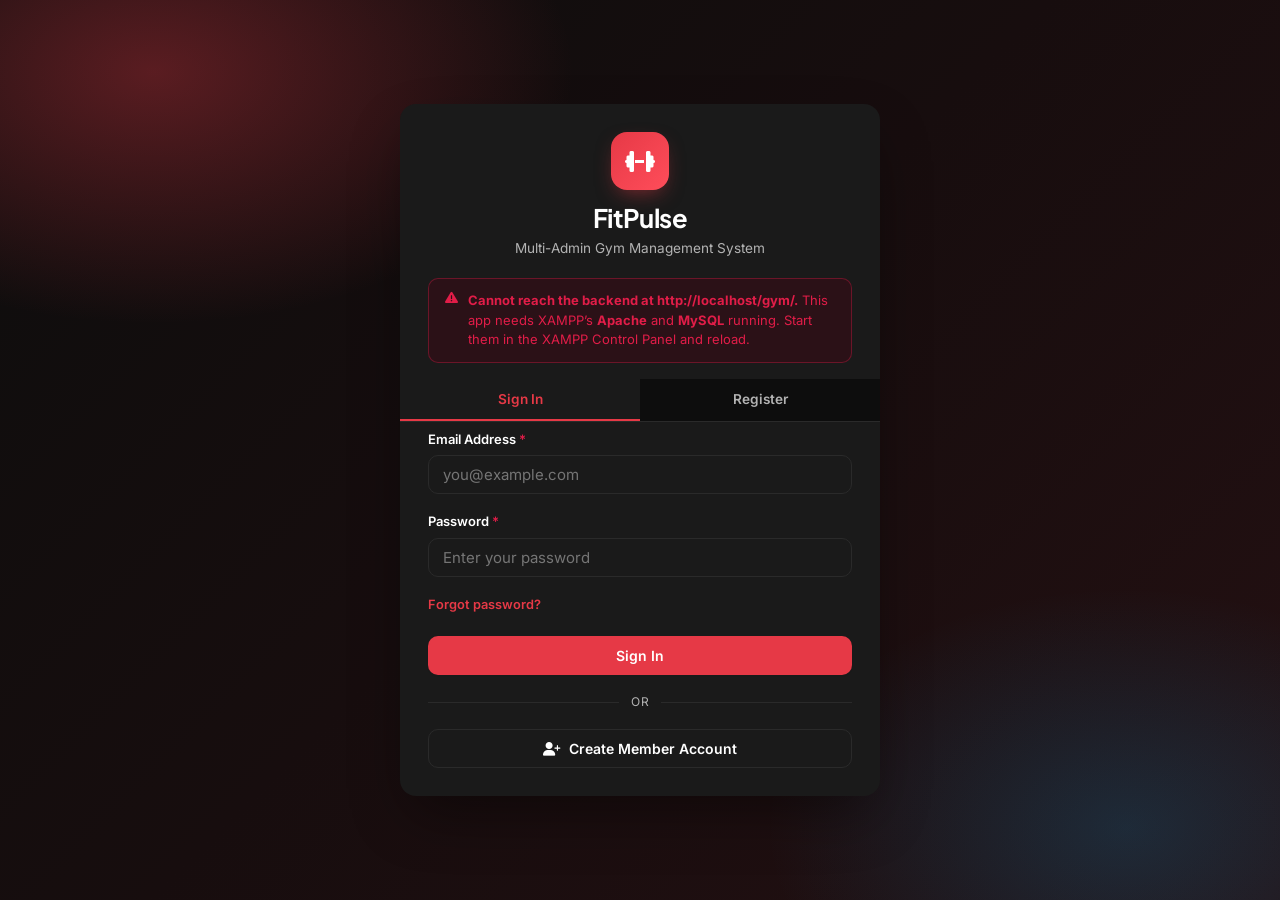
==== commit a2117419: "uptated" ====
--- a/index.html
+++ b/index.html
@@ -10,9 +10,9 @@
   <link rel="preconnect" href="https://fonts.gstatic.com" crossorigin>
   <link href="https://fonts.googleapis.com/css2?family=Inter:wght@300;400;500;600;700&family=Plus+Jakarta+Sans:wght@500;600;700;800&display=swap" rel="stylesheet">
   <link rel="stylesheet" href="https://cdnjs.cloudflare.com/ajax/libs/font-awesome/6.5.1/css/all.min.css">
-  <link rel="icon" type="image/svg+xml" href="data:image/svg+xml,%3Csvg xmlns='http://www.w3.org/2000/svg' viewBox='0 0 24 24'%3E%3Crect width='24' height='24' rx='6' fill='%23ea580c'/%3E%3Cpath d='M6.5 6.5v11M17.5 6.5v11M4 9v6M20 9v6' stroke='white' stroke-width='1.8' stroke-linecap='round'/%3E%3C/svg%3E">
-
-  <link rel="stylesheet" href="style.css?v=7">
+  <link rel="icon" type="image/svg+xml" href="data:image/svg+xml,%3Csvg xmlns='http://www.w3.org/2000/svg' viewBox='0 0 24 24'%3E%3Crect width='24' height='24' rx='6' fill='%23E63946'/%3E%3Cpath d='M6.5 6.5v11M17.5 6.5v11M4 9v6M20 9v6' stroke='white' stroke-width='1.8' stroke-linecap='round'/%3E%3C/svg%3E">
+
+  <link rel="stylesheet" href="style.css?v=8">
 </head>
 <body>
 
@@ -90,6 +90,12 @@
                 </select>
               </div>
             </div>
+            <div class="form-group">
+              <label for="reg-gym">Select Your Gym <span class="text-rose">*</span></label>
+              <select id="reg-gym" class="form-select" required>
+                <option value="">Choose a gym...</option>
+              </select>
+            </div>
             <button type="submit" class="btn btn-primary btn-block">Create Account</button>
           </form>
 
@@ -133,7 +139,7 @@
 
           <div class="auth-divider"><span>or</span></div>
           <button type="button" class="btn btn-outline btn-block" id="btn-browse-guest">
-            <i class="fa-solid fa-dumbbell"></i> Browse Gyms Without Logging In
+            <i class="fa-solid fa-user-plus"></i> Create Member Account
           </button>
         </div>
       </div>
@@ -765,32 +771,12 @@
               <div class="panel-title-group">
                 <h3><i class="fa-solid fa-house text-amber"></i> Home Gym</h3>
               </div>
+              <a href="#" class="btn btn-ghost btn-sm" id="link-view-gym-dashboard"><i class="fa-solid fa-chart-pie"></i> View Dashboard</a>
             </div>
             <div class="panel-body" id="user-home-gym-box">
               <p class="text-muted">No home gym assigned.</p>
             </div>
           </div>
-          <div class="panel" style="margin-top:24px;">
-            <div class="panel-header">
-              <div class="panel-title-group">
-                <h3><i class="fa-solid fa-heart text-amber"></i> My Gyms</h3>
-              </div>
-              <a href="#" class="btn btn-ghost btn-sm" id="link-user-browse-gyms"><i class="fa-solid fa-magnifying-glass"></i> Browse More Gyms</a>
-            </div>
-            <div class="panel-body">
-              <div class="gyms-grid" id="user-my-gyms-grid"></div>
-            </div>
-          </div>
-        </section>
-
-        <section id="tab-user-gyms" class="tab-content">
-          <div class="page-header">
-            <div>
-              <h1 class="page-title">Browse Gyms</h1>
-              <p class="page-subtitle">Select gyms managed by different admins to follow them.</p>
-            </div>
-          </div>
-          <div class="gyms-grid" id="user-gyms-grid"></div>
         </section>
 
         <section id="tab-user-products" class="tab-content">
@@ -803,9 +789,8 @@
           <div class="panel">
             <div class="panel-header">
               <div class="panel-title-group">
-                <h3><i class="fa-solid fa-box-open text-amber"></i> Select a Gym</h3>
-              </div>
-              <select id="user-product-gym-select" class="form-select filter-select"></select>
+                <h3><i class="fa-solid fa-box-open text-amber"></i> Products at Your Gym</h3>
+              </div>
             </div>
             <div class="panel-body">
               <div class="products-grid" id="user-products-grid"></div>
@@ -823,9 +808,8 @@
           <div class="panel">
             <div class="panel-header">
               <div class="panel-title-group">
-                <h3><i class="fa-solid fa-users text-amber"></i> Select a Gym</h3>
-              </div>
-              <select id="user-trainer-gym-select" class="form-select filter-select"></select>
+                <h3><i class="fa-solid fa-users text-amber"></i> Trainers at Your Gym</h3>
+              </div>
             </div>
             <div class="panel-body">
               <div class="trainers-grid" id="user-trainers-grid"></div>
@@ -843,9 +827,8 @@
           <div class="panel">
             <div class="panel-header">
               <div class="panel-title-group">
-                <h3><i class="fa-solid fa-dumbbell text-amber"></i> Select a Gym</h3>
-              </div>
-              <select id="user-equipment-gym-select" class="form-select filter-select"></select>
+                <h3><i class="fa-solid fa-dumbbell text-amber"></i> Equipment at Your Gym</h3>
+              </div>
             </div>
             <div class="panel-body">
               <div class="equipment-grid" id="user-equipment-grid"></div>
@@ -952,15 +935,14 @@
           <div class="page-header">
             <div>
               <h1 class="page-title">Class Booking</h1>
-              <p class="page-subtitle">Book slots in group classes at the gyms you follow.</p>
+              <p class="page-subtitle">Book slots in group classes at your gym.</p>
             </div>
           </div>
           <div class="panel">
             <div class="panel-header">
               <div class="panel-title-group">
-                <h3><i class="fa-solid fa-calendar-day text-amber"></i> Select a Gym</h3>
-              </div>
-              <select id="user-class-gym-select" class="form-select filter-select"></select>
+                <h3><i class="fa-solid fa-calendar-day text-amber"></i> Classes at Your Gym</h3>
+              </div>
             </div>
             <div class="panel-body">
               <div class="plans-grid" id="user-classes-grid"></div>
@@ -972,7 +954,7 @@
           <div class="page-header">
             <div>
               <h1 class="page-title">My Invoices</h1>
-              <p class="page-subtitle">Membership and service bills from the gyms you follow.</p>
+              <p class="page-subtitle">Membership and service bills from your gym.</p>
             </div>
           </div>
           <div class="metrics-grid" id="user-invoice-stats"></div>
@@ -1006,6 +988,66 @@
             </div>
           </div>
           <div class="notifications-list" id="user-notifications-list"></div>
+        </section>
+
+        <!-- ============================================================
+             GYM DASHBOARD (read-only, view like the admin dashboard)
+             ============================================================ -->
+        <section id="tab-gym-dashboard" class="tab-content">
+          <div class="page-header">
+            <div>
+              <h1 class="page-title" id="gym-dash-title">Gym Dashboard</h1>
+              <p class="page-subtitle" id="gym-dash-sub">Read-only view of this gym.</p>
+            </div>
+            <div class="header-actions">
+              <button class="btn btn-outline" data-goto="tab-user-dashboard"><i class="fa-solid fa-arrow-left"></i> Back to Dashboard</button>
+            </div>
+          </div>
+          <div class="gym-sub-nav" id="gym-sub-nav">
+            <button type="button" class="gym-sub-tab active" data-gym-tab="gym-overview"><i class="fa-solid fa-chart-pie"></i> Overview</button>
+            <button type="button" class="gym-sub-tab" data-gym-tab="gym-classes"><i class="fa-solid fa-calendar-day"></i> Classes</button>
+            <button type="button" class="gym-sub-tab" data-gym-tab="gym-workouts"><i class="fa-solid fa-person-running"></i> Workouts</button>
+            <button type="button" class="gym-sub-tab" data-gym-tab="gym-diets"><i class="fa-solid fa-utensils"></i> Diet Plans</button>
+            <button type="button" class="gym-sub-tab" data-gym-tab="gym-equipment"><i class="fa-solid fa-dumbbell"></i> Equipment</button>
+            <button type="button" class="gym-sub-tab" data-gym-tab="gym-trainers"><i class="fa-solid fa-user-ninja"></i> Trainers</button>
+            <button type="button" class="gym-sub-tab" data-gym-tab="gym-products"><i class="fa-solid fa-box-open"></i> Products</button>
+            <button type="button" class="gym-sub-tab" data-gym-tab="gym-announcements"><i class="fa-solid fa-bullhorn"></i> Announcements</button>
+          </div>
+
+          <div class="gym-sub-view active" id="gym-overview">
+            <div class="panel" style="margin-top:4px;">
+              <div class="panel-body" id="gym-overview-info"></div>
+            </div>
+            <div class="metrics-grid" id="gym-overview-metrics"></div>
+          </div>
+
+          <div class="gym-sub-view" id="gym-classes">
+            <div class="plans-grid admin-plans-grid" id="gym-classes-grid"></div>
+          </div>
+
+          <div class="gym-sub-view" id="gym-workouts">
+            <div class="plans-grid admin-plans-grid" id="gym-workouts-grid"></div>
+          </div>
+
+          <div class="gym-sub-view" id="gym-diets">
+            <div class="plans-grid admin-plans-grid" id="gym-diets-grid"></div>
+          </div>
+
+          <div class="gym-sub-view" id="gym-equipment">
+            <div class="equipment-grid" id="gym-equipment-grid"></div>
+          </div>
+
+          <div class="gym-sub-view" id="gym-trainers">
+            <div class="trainers-grid" id="gym-trainers-grid"></div>
+          </div>
+
+          <div class="gym-sub-view" id="gym-products">
+            <div class="products-grid" id="gym-products-grid"></div>
+          </div>
+
+          <div class="gym-sub-view" id="gym-announcements">
+            <div class="announcements-list" id="gym-announcements-list"></div>
+          </div>
         </section>
       </main>
     </div>
@@ -1831,6 +1873,6 @@
 
   <div class="toast-stack" id="toast-stack"></div>
 
-  <script src="script.js?v=6"></script>
+  <script src="script.js?v=7"></script>
 </body>
 </html>
--- a/style.css
+++ b/style.css
@@ -7,37 +7,38 @@
    1. DESIGN TOKENS & CSS VARIABLES
    -------------------------------------------------------------------------- */
 :root {
-  --bg-app: #fafaf9;
-  --bg-sidebar: #1c1917;
-  --bg-card: #ffffff;
-  --bg-card-hover: #f5f5f4;
+  color-scheme: dark;
+  --bg-app: #0D0D0D;
+  --bg-sidebar: #1A1A1A;
+  --bg-card: #1A1A1A;
+  --bg-card-hover: #242424;
   
-  --text-main: #1c1917;
-  --text-muted: #78716c;
-  --text-light: #a8a29e;
-  --text-white: #ffffff;
-
-  --border-color: #e7e5e4;
-  --border-focus: #f97316;
-
-  --orange-50: #fff7ed;
-  --orange-100: #ffedd5;
-  --orange-400: #fb923c;
-  --orange-500: #f97316;
-  --orange-600: #ea580c;
-  --orange-700: #c2410c;
-
-  --blue-500: #0ea5e9;
-  --blue-600: #0284c7;
+  --text-main: #FFFFFF;
+  --text-muted: #B3B3B3;
+  --text-light: #8f8f8f;
+  --text-white: #FFFFFF;
+
+  --border-color: #2A2A2A;
+  --border-focus: #E63946;
+
+  --orange-50: #2B1114;
+  --orange-100: #351517;
+  --orange-400: #FF4D5A;
+  --orange-500: #E63946;
+  --orange-600: #E63946;
+  --orange-700: #FF4D5A;
+
+  --blue-500: #38bdf8;
+  --blue-600: #0ea5e9;
   
-  --emerald-50: #ecfdf5;
-  --emerald-600: #059669;
-  --emerald-700: #047857;
-
-  --amber-50: #fffbeb;
-  --amber-600: #d97706;
-
-  --rose-50: #fff1f2;
+  --emerald-50: #0D2B21;
+  --emerald-600: #10B981;
+  --emerald-700: #34D399;
+
+  --amber-50: #2B230D;
+  --amber-600: #F59E0B;
+
+  --rose-50: #2B1117;
   --rose-600: #e11d48;
 
   --shadow-sm: 0 1px 2px 0 rgba(0, 0, 0, 0.05);
@@ -139,14 +140,14 @@
 .brand-logo {
   width: 40px;
   height: 40px;
-  background: linear-gradient(135deg, #f97316, #fb923c);
+  background: linear-gradient(135deg, #E63946, #FF4D5A);
   border-radius: var(--radius-md);
   display: flex;
   align-items: center;
   justify-content: center;
   font-size: 1.2rem;
   color: var(--text-white);
-  box-shadow: 0 4px 10px rgba(249, 115, 22, 0.35);
+  box-shadow: 0 4px 10px rgba(230, 57, 70, 0.4);
 }
 
 .brand-info h2 {
@@ -157,8 +158,8 @@
 
 .brand-info span {
   font-size: 0.725rem;
-  color: var(--orange-100);
-  background-color: rgba(249, 115, 22, 0.25);
+  color: var(--orange-400);
+  background-color: rgba(230, 57, 70, 0.25);
   padding: 2px 8px;
   border-radius: 4px;
   font-weight: 600;
@@ -206,7 +207,7 @@
 .nav-item.active {
   color: var(--text-white);
   background: linear-gradient(90deg, var(--orange-600), var(--orange-400));
-  box-shadow: 0 4px 12px rgba(234, 88, 12, 0.35);
+  box-shadow: 0 4px 12px rgba(230, 57, 70, 0.4);
 }
 
 .sidebar-user {
@@ -334,7 +335,7 @@
 
 .search-bar input:focus {
   border-color: var(--orange-500);
-  background-color: #ffffff;
+  background-color: var(--bg-card);
   box-shadow: 0 0 0 3px var(--orange-100);
 }
 
@@ -445,9 +446,9 @@
 }
 
 .badge-orange { background-color: var(--orange-100); color: var(--orange-700); }
-.badge-emerald { background-color: var(--emerald-50); color: var(--emerald-700); border: 1px solid rgba(5, 150, 105, 0.2); }
-.badge-amber { background-color: var(--amber-50); color: var(--amber-600); border: 1px solid rgba(217, 119, 6, 0.2); }
-.badge-rose { background-color: var(--rose-50); color: var(--rose-600); border: 1px solid rgba(225, 29, 72, 0.2); }
+.badge-emerald { background-color: var(--emerald-50); color: var(--emerald-700); border: 1px solid rgba(52, 211, 153, 0.25); }
+.badge-amber { background-color: var(--amber-50); color: var(--amber-600); border: 1px solid rgba(245, 158, 11, 0.25); }
+.badge-rose { background-color: var(--rose-50); color: var(--rose-600); border: 1px solid rgba(225, 29, 72, 0.35); }
 
 /* --------------------------------------------------------------------------
    6. TAB CONTENT & PAGE HEADERS
@@ -526,10 +527,10 @@
   font-size: 1.15rem;
 }
 
-.icon-blue { background-color: #eff6ff; color: var(--blue-600); }
+.icon-blue { background-color: #10242E; color: var(--blue-600); }
 .icon-emerald { background-color: var(--emerald-50); color: var(--emerald-600); }
 .icon-orange { background-color: var(--orange-100); color: var(--orange-600); }
-.icon-purple { background-color: #faf5ff; color: #9333ea; }
+.icon-purple { background-color: #271A33; color: #C084FC; }
 
 .trend {
   font-size: 0.75rem;
@@ -596,7 +597,7 @@
 }
 
 .data-table th {
-  background-color: #f8fafc;
+  background-color: #151515;
   color: var(--text-muted);
   font-weight: 600;
   text-transform: uppercase;
@@ -621,7 +622,7 @@
    -------------------------------------------------------------------------- */
 .user-booking-banner {
   padding: 20px 24px;
-  background: linear-gradient(135deg, #ea580c, #f97316);
+  background: linear-gradient(135deg, #E63946, #FF4D5A);
   color: white;
   border-radius: var(--radius-lg);
   margin-bottom: 28px;
@@ -697,7 +698,7 @@
 
 .shift-tag {
   display: inline-block;
-  background-color: white;
+  background-color: var(--bg-card);
   border: 1px solid var(--border-color);
   padding: 4px 10px;
   border-radius: var(--radius-full);
@@ -716,7 +717,7 @@
   left: 0;
   right: 0;
   bottom: 0;
-  background-color: rgba(15, 23, 42, 0.5);
+  background-color: rgba(0, 0, 0, 0.65);
   backdrop-filter: blur(4px);
   display: flex;
   align-items: center;
@@ -815,7 +816,7 @@
 
 .auth-tab-btn.active {
   color: var(--orange-600);
-  background-color: white;
+  background-color: var(--bg-card);
   border-bottom-color: var(--orange-600);
 }
 
@@ -838,9 +839,9 @@
 }
 
 .alert-info { background-color: var(--orange-50); color: var(--orange-700); border: 1px solid var(--orange-100); }
-.alert-warning { background-color: var(--amber-50); color: var(--amber-600); border: 1px solid rgba(217, 119, 6, 0.2); }
-.alert-success { background-color: var(--emerald-50); color: var(--emerald-700); border: 1px solid rgba(5, 150, 105, 0.2); }
-.alert-danger { background-color: var(--rose-50); color: var(--rose-600); border: 1px solid #fecdd3; }
+.alert-warning { background-color: var(--amber-50); color: var(--amber-600); border: 1px solid rgba(245, 158, 11, 0.25); }
+.alert-success { background-color: var(--emerald-50); color: var(--emerald-700); border: 1px solid rgba(52, 211, 153, 0.25); }
+.alert-danger { background-color: var(--rose-50); color: var(--rose-600); border: 1px solid rgba(225, 29, 72, 0.35); }
 
 .form-group {
   margin-bottom: 18px;
@@ -1177,7 +1178,7 @@
   justify-content: center;
   padding: 24px;
   overflow-y: auto;
-  background: linear-gradient(135deg, #1c1917 0%, #431407 48%, #7c2d12 100%);
+  background: linear-gradient(135deg, #0D0D0D 0%, #170D0E 48%, #241012 100%);
 }
 
 body.authed .auth-screen {
@@ -1189,7 +1190,7 @@
   inset: 0;
   pointer-events: none;
   background:
-    radial-gradient(700px 420px at 12% 8%, rgba(249, 115, 22, 0.3), transparent 60%),
+    radial-gradient(700px 420px at 12% 8%, rgba(230, 57, 70, 0.35), transparent 60%),
     radial-gradient(600px 400px at 88% 92%, rgba(14, 165, 233, 0.18), transparent 60%);
 }
 
@@ -1229,7 +1230,7 @@
   display: flex;
   align-items: center;
   justify-content: center;
-  box-shadow: 0 8px 20px -6px rgba(234, 88, 12, 0.5);
+  box-shadow: 0 8px 20px -6px rgba(230, 57, 70, 0.5);
 }
 
 .auth-card-brand h1 {
@@ -1328,10 +1329,10 @@
   gap: 12px;
   margin-bottom: 16px;
   padding: 14px 16px;
-  background: #eff6ff;
-  border: 1px solid #bfdbfe;
-  border-radius: var(--radius-md);
-  color: #1d4ed8;
+  background: #0F2332;
+  border: 1px solid #1E3A5A;
+  border-radius: var(--radius-md);
+  color: #7DD3FC;
   font-size: 0.85rem;
   line-height: 1.55;
 }
@@ -1855,6 +1856,40 @@
   font-size: 0.8rem;
 }
 .gym-card-stats i { color: var(--orange-500); }
+.gym-card-actions { display: flex; gap: 8px; flex-wrap: wrap; }
+
+/* Read-only gym dashboard (user) sub navigation */
+.gym-sub-nav {
+  display: flex;
+  flex-wrap: wrap;
+  gap: 8px;
+  margin-bottom: 20px;
+  padding: 6px;
+  background: var(--bg-card);
+  border: 1px solid var(--border-color);
+  border-radius: var(--radius-lg);
+}
+.gym-sub-tab {
+  display: inline-flex;
+  align-items: center;
+  gap: 7px;
+  padding: 8px 14px;
+  border: none;
+  background: transparent;
+  color: var(--text-muted);
+  font-size: 0.85rem;
+  font-weight: 600;
+  border-radius: var(--radius-md);
+  cursor: pointer;
+  transition: background 0.2s ease, color 0.2s ease;
+}
+.gym-sub-tab:hover { background: var(--bg-card-hover); color: var(--text-main); }
+.gym-sub-tab.active {
+  background: var(--orange-50);
+  color: var(--orange-600);
+}
+.gym-sub-view { display: none; }
+.gym-sub-view.active { display: block; }
 
 /* Equipment cards (user portal) */
 .equipment-grid {
@@ -2208,7 +2243,7 @@
   align-items: center;
   gap: 16px;
   padding: 18px 22px;
-  background: linear-gradient(135deg, var(--orange-50), #fff);
+  background: linear-gradient(135deg, var(--orange-50), #242424);
   border: 1px dashed var(--orange-500);
   border-radius: var(--radius-md);
 }
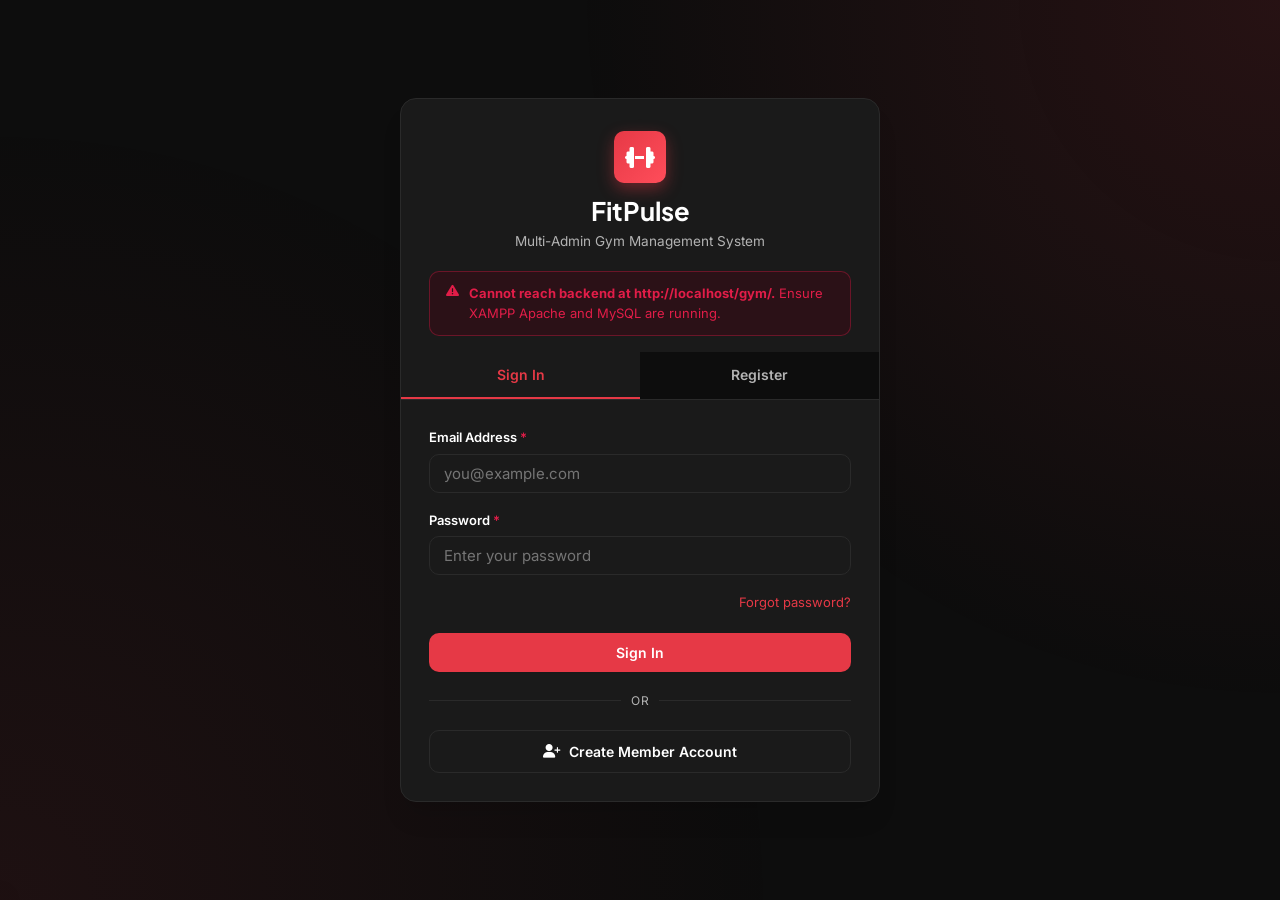
==== commit 5c935a7f: "Add owner self-registration with 14-day trial, superadmin user/trainer/payment/reports management, a" ====
--- a/index.html
+++ b/index.html
@@ -3,1876 +3,87 @@
 <head>
   <meta charset="UTF-8">
   <meta name="viewport" content="width=device-width, initial-scale=1.0">
-  <meta name="description" content="FitPulse - Multi-Admin Gym Management System with Superadmin, Admin, Trainer and User portals, gym logos and QR payments">
-  <title>FitPulse | Multi-Admin Gym Management System</title>
-
+  <meta name="description" content="FitPulse - Multi-Admin Gym Management System">
+  <title>FitPulse | Gym Management System</title>
   <link rel="preconnect" href="https://fonts.googleapis.com">
   <link rel="preconnect" href="https://fonts.gstatic.com" crossorigin>
-  <link href="https://fonts.googleapis.com/css2?family=Inter:wght@300;400;500;600;700&family=Plus+Jakarta+Sans:wght@500;600;700;800&display=swap" rel="stylesheet">
+  <link href="https://fonts.googleapis.com/css2?family=Inter:wght@400;600;700&family=Plus+Jakarta+Sans:wght@600;700;800&display=swap" rel="stylesheet">
   <link rel="stylesheet" href="https://cdnjs.cloudflare.com/ajax/libs/font-awesome/6.5.1/css/all.min.css">
-  <link rel="icon" type="image/svg+xml" href="data:image/svg+xml,%3Csvg xmlns='http://www.w3.org/2000/svg' viewBox='0 0 24 24'%3E%3Crect width='24' height='24' rx='6' fill='%23E63946'/%3E%3Cpath d='M6.5 6.5v11M17.5 6.5v11M4 9v6M20 9v6' stroke='white' stroke-width='1.8' stroke-linecap='round'/%3E%3C/svg%3E">
+  <link rel="stylesheet" href="assets/css/base.css">
+  <link rel="stylesheet" href="assets/css/auth.css">
+  <style>
+    .splash-container {
+      display: flex;
+      flex-direction: column;
+      align-items: center;
+      justify-content: center;
+      min-height: 100vh;
+      text-align: center;
+      padding: 24px;
+    }
+    .splash-logo {
+      width: 64px;
+      height: 64px;
+      background: linear-gradient(135deg, #E63946, #FF4D5A);
+      border-radius: 16px;
+      display: flex;
+      align-items: center;
+      justify-content: center;
+      font-size: 2rem;
+      color: #fff;
+      margin-bottom: 20px;
+      box-shadow: 0 8px 24px rgba(230, 57, 70, 0.45);
+      animation: pulse 2s infinite ease-in-out;
+    }
+    @keyframes pulse {
+      0% { transform: scale(1); }
+      50% { transform: scale(1.05); }
+      100% { transform: scale(1); }
+    }
+  </style>
+</head>
+<body class="auth-page">
+  <div class="auth-screen-bg"></div>
 
-  <link rel="stylesheet" href="style.css?v=8">
-</head>
-<body>
+  <div class="splash-container">
+    <div class="splash-logo">
+      <i class="fa-solid fa-dumbbell"></i>
+    </div>
+    <h1 style="font-size: 1.8rem; margin-bottom: 6px;">FitPulse</h1>
+    <p class="text-muted" style="margin-bottom: 24px;">Loading portal...</p>
 
-  <!-- ======================================================================
-       AUTH SCREEN (login / user registration)
-       ====================================================================== -->
-  <div class="auth-screen" id="auth-screen">
-    <div class="auth-screen-bg"></div>
-    <div class="auth-card-wrap">
-      <div class="auth-card">
-        <div class="auth-card-brand">
-          <div class="auth-logo"><i class="fa-solid fa-dumbbell"></i></div>
-          <h1>FitPulse</h1>
-          <p class="auth-tagline">Multi-Admin Gym Management System</p>
-        </div>
-
-        <div class="alert-box alert-danger" id="backend-error-box" style="display:none;margin:0 28px 16px;">
-          <i class="fa-solid fa-triangle-exclamation"></i>
-          <span><strong>Cannot reach the backend at http://localhost/gym/.</strong> This app needs XAMPP&rsquo;s <strong>Apache</strong> and <strong>MySQL</strong> running. Start them in the XAMPP Control Panel and reload.</span>
-        </div>
-
-        <div class="auth-tabs">
-          <button class="auth-tab-btn active" data-auth-mode="login">Sign In</button>
-          <button class="auth-tab-btn" data-auth-mode="register">Register</button>
-        </div>
-
-        <div class="auth-card-body">
-          <form id="form-login" class="auth-form-step active" novalidate>
-            <div class="form-group">
-              <label for="login-email">Email Address <span class="text-rose">*</span></label>
-              <input type="email" id="login-email" class="form-control" placeholder="you@example.com" autocomplete="email" required>
-            </div>
-            <div class="form-group">
-              <label for="login-password">Password <span class="text-rose">*</span></label>
-              <input type="password" id="login-password" class="form-control" placeholder="Enter your password" autocomplete="current-password" required>
-            </div>
-            <div class="auth-links-row">
-              <a href="#" id="link-forgot">Forgot password?</a>
-            </div>
-            <button type="submit" class="btn btn-primary btn-block">Sign In</button>
-          </form>
-
-          <form id="form-register" class="auth-form-step" novalidate>
-            <div class="alert-box alert-info">
-              <i class="fa-solid fa-circle-info"></i>
-              <span>Create a <strong>Member (User)</strong> account. Admins are created only by the Superadmin.</span>
-            </div>
-            <div class="form-group">
-              <label for="reg-name">Full Name <span class="text-rose">*</span></label>
-              <input type="text" id="reg-name" class="form-control" placeholder="e.g. Rijan Pokhrel" required>
-            </div>
-            <div class="form-row">
-              <div class="form-group col-6">
-                <label for="reg-email">Email Address <span class="text-rose">*</span></label>
-                <input type="email" id="reg-email" class="form-control" placeholder="e.g. user@example.com" required>
-              </div>
-              <div class="form-group col-6">
-                <label for="reg-password">Password <span class="text-rose">*</span></label>
-                <input type="password" id="reg-password" class="form-control" placeholder="Min. 6 characters" required>
-              </div>
-            </div>
-            <div class="form-row">
-              <div class="form-group col-6">
-                <label for="reg-phone">Phone Number</label>
-                <input type="text" id="reg-phone" class="form-control" placeholder="+977 98XXXXXXXX">
-              </div>
-              <div class="form-group col-6">
-                <label for="reg-goal">Fitness Goal</label>
-                <select id="reg-goal" class="form-select">
-                  <option value="">Select goal...</option>
-                  <option>Weight Loss &amp; Cardio</option>
-                  <option>Muscle Hypertrophy</option>
-                  <option>Flexibility &amp; Core</option>
-                  <option>General Fitness</option>
-                </select>
-              </div>
-            </div>
-            <div class="form-group">
-              <label for="reg-gym">Select Your Gym <span class="text-rose">*</span></label>
-              <select id="reg-gym" class="form-select" required>
-                <option value="">Choose a gym...</option>
-              </select>
-            </div>
-            <button type="submit" class="btn btn-primary btn-block">Create Account</button>
-          </form>
-
-          <form id="form-forgot" class="auth-form-step" novalidate>
-            <h3 class="auth-step-title">Forgot your password?</h3>
-            <p class="auth-step-sub">Password resets are handled by the Superadmin. Contact them directly to reset your password.</p>
-            <div class="auth-info-box" id="forgot-info">
-              <i class="fa-solid fa-user-shield"></i>
-              <div>
-                <strong>Superadmin contact</strong>
-                <br><span id="forgot-sa-email">Loading...</span>
-              </div>
-            </div>
-            <button type="button" class="btn btn-ghost btn-block" id="back-to-login-forgot"><i class="fa-solid fa-arrow-left"></i> Back to Sign In</button>
-          </form>
-
-          <form id="form-verify" class="auth-form-step" novalidate>
-            <h3 class="auth-step-title">Verify your email</h3>
-            <p class="auth-step-sub">Please verify your email address before signing in. We'll send a verification link to your inbox.</p>
-            <div class="form-group">
-              <label for="verify-email">Email Address <span class="text-rose">*</span></label>
-              <input type="email" id="verify-email" class="form-control" placeholder="you@example.com" required>
-            </div>
-            <button type="submit" class="btn btn-primary btn-block">Send Verification Link</button>
-            <button type="button" class="btn btn-ghost btn-block" id="back-to-login-verify"><i class="fa-solid fa-arrow-left"></i> Back to Sign In</button>
-          </form>
-
-          <form id="form-reset" class="auth-form-step" novalidate>
-            <h3 class="auth-step-title">Choose a new password</h3>
-            <p class="auth-step-sub">Set a new password for your account.</p>
-            <div class="form-group">
-              <label for="reset-pass">New Password <span class="text-rose">*</span></label>
-              <input type="password" id="reset-pass" class="form-control" placeholder="Min. 6 characters" required>
-            </div>
-            <div class="form-group">
-              <label for="reset-pass2">Confirm Password <span class="text-rose">*</span></label>
-              <input type="password" id="reset-pass2" class="form-control" placeholder="Repeat password" required>
-            </div>
-            <button type="submit" class="btn btn-primary btn-block">Update Password</button>
-          </form>
-
-          <div class="auth-divider"><span>or</span></div>
-          <button type="button" class="btn btn-outline btn-block" id="btn-browse-guest">
-            <i class="fa-solid fa-user-plus"></i> Create Member Account
-          </button>
-        </div>
-      </div>
+    <div class="alert-box alert-danger" id="backend-error-box" style="display:none;max-width:480px;">
+      <i class="fa-solid fa-triangle-exclamation"></i>
+      <span><strong>Cannot reach backend at http://localhost/gym/.</strong> Ensure XAMPP Apache and MySQL are running.</span>
     </div>
   </div>
 
-  <!-- ======================================================================
-       APP LAYOUT
-       ====================================================================== -->
-  <div class="app-layout" id="app-layout">
-    <aside class="sidebar" id="sidebar">
-      <div class="sidebar-brand">
-        <div class="brand-logo"><i class="fa-solid fa-dumbbell"></i></div>
-        <div class="brand-info">
-          <h2>FitPulse</h2>
-          <span id="role-badge-display">Portal</span>
-        </div>
-      </div>
+  <script src="assets/js/core.js"></script>
+  <script>
+    document.addEventListener('DOMContentLoaded', async () => {
+      const { checkSession, redirectToPortal } = window.Core;
 
-      <nav class="sidebar-nav">
-        <ul id="sidebar-menu-list">
-          <!-- Populated by script.js based on portal -->
-        </ul>
-      </nav>
+      // Handle token queries if forwarded to root
+      const params = new URLSearchParams(window.location.search);
+      const verify = params.get('verify');
+      const reset = params.get('reset');
+      if (verify) {
+        window.location.href = 'auth/verify-email.html?verify=' + encodeURIComponent(verify);
+        return;
+      }
+      if (reset) {
+        window.location.href = 'auth/reset-password.html?reset=' + encodeURIComponent(reset);
+        return;
+      }
 
-      <div class="sidebar-user" id="sidebar-user-box" style="display:none;">
-        <div class="user-avatar" id="current-user-avatar">FP</div>
-        <div class="user-details">
-          <strong id="current-user-name">User</strong>
-          <span id="current-user-role-label">Portal</span>
-        </div>
-        <button class="btn-icon-logout" id="btn-logout" title="Sign out">
-          <i class="fa-solid fa-right-from-bracket"></i>
-        </button>
-        <button class="btn-icon-logout" id="btn-signin" title="Sign in" style="display:none;">
-          <i class="fa-solid fa-right-to-bracket"></i>
-        </button>
-      </div>
-    </aside>
-
-    <div class="main-wrapper">
-      <header class="topbar">
-        <div class="topbar-left">
-          <button class="menu-toggle" id="menu-toggle" aria-label="Toggle Navigation">
-            <i class="fa-solid fa-bars"></i>
-          </button>
-          <div class="search-bar" style="display:none;">
-            <i class="fa-solid fa-magnifying-glass search-icon"></i>
-            <input type="text" id="global-search" placeholder="Search...">
-          </div>
-        </div>
-        <div class="topbar-right">
-          <div class="role-switcher-pill">
-            <span class="role-label">Portal:</span>
-            <span id="active-role-label" class="badge badge-blue">-</span>
-          </div>
-        </div>
-      </header>
-
-      <main class="content-container">
-        <!-- ============================================================
-             SUPERADMIN PORTAL
-             ============================================================ -->
-        <section id="tab-sa-dashboard" class="tab-content">
-          <div class="page-header">
-            <div>
-              <h1 class="page-title">Superadmin Dashboard</h1>
-              <p class="page-subtitle">System-wide oversight of admins, products, users and trainers.</p>
-            </div>
-          </div>
-          <div class="metrics-grid" id="sa-metrics-grid"></div>
-        </section>
-
-        <section id="tab-sa-admins" class="tab-content">
-          <div class="page-header">
-            <div>
-              <h1 class="page-title">Admin Portals</h1>
-              <p class="page-subtitle">Create and manage independent gym-admin accounts.</p>
-            </div>
-            <div class="header-actions">
-              <button class="btn btn-primary" id="btn-add-admin"><i class="fa-solid fa-user-shield"></i> Add Admin</button>
-            </div>
-          </div>
-          <div class="panel">
-            <div class="panel-header">
-              <div class="panel-title-group">
-                <h3><i class="fa-solid fa-building text-orange"></i> All Admins &amp; Gyms</h3>
-              </div>
-            </div>
-            <div class="panel-body p-0">
-              <div class="table-responsive">
-                <table class="data-table">
-                  <thead>
-                    <tr>
-                      <th>Admin</th>
-                      <th>Gym Name</th>
-                      <th>Contact</th>
-                      <th>Status</th>
-                      <th class="text-right">Actions</th>
-                    </tr>
-                  </thead>
-                  <tbody id="sa-admins-tbody"></tbody>
-                </table>
-              </div>
-            </div>
-          </div>
-        </section>
-
-        <!-- ============================================================
-             ADMIN PORTAL
-             ============================================================ -->
-        <section id="tab-admin-dashboard" class="tab-content">
-          <div class="page-header">
-            <div>
-              <h1 class="page-title" id="admin-dash-title">Admin Dashboard</h1>
-              <p class="page-subtitle">Manage your gym, products, users and trainers.</p>
-            </div>
-            <div class="header-actions">
-              <button class="btn btn-outline" id="btn-admin-profile"><i class="fa-solid fa-pen-to-square"></i> My Gym Profile</button>
-            </div>
-          </div>
-          <div class="metrics-grid" id="admin-metrics-grid"></div>
-        </section>
-
-        <section id="tab-admin-products" class="tab-content">
-          <div class="page-header">
-            <div>
-              <h1 class="page-title">Products</h1>
-              <p class="page-subtitle">Supplements, merchandise, memberships and services sold at your gym.</p>
-            </div>
-            <div class="header-actions">
-              <button class="btn btn-primary" id="btn-add-product"><i class="fa-solid fa-plus"></i> Add Product</button>
-            </div>
-          </div>
-          <div class="panel">
-            <div class="panel-header">
-              <div class="panel-title-group">
-                <h3><i class="fa-solid fa-box-open text-orange"></i> Your Products</h3>
-              </div>
-              <select id="admin-product-cat-filter" class="form-select filter-select">
-                <option value="all">All Categories</option>
-                <option>Supplement</option>
-                <option>Merchandise</option>
-                <option>Membership</option>
-                <option>Service</option>
-              </select>
-            </div>
-            <div class="panel-body p-0">
-              <div class="table-responsive">
-                <table class="data-table">
-                  <thead>
-                    <tr>
-                      <th>Product</th>
-                      <th>Category</th>
-                      <th>Price</th>
-                      <th>Stock</th>
-                      <th>Status</th>
-                      <th>Added</th>
-                      <th class="text-right">Actions</th>
-                    </tr>
-                  </thead>
-                  <tbody id="admin-products-tbody"></tbody>
-                </table>
-              </div>
-            </div>
-          </div>
-        </section>
-
-        <section id="tab-admin-users" class="tab-content">
-          <div class="page-header">
-            <div>
-              <h1 class="page-title">My Users</h1>
-              <p class="page-subtitle">Users registered under your gym. You can create accounts for them.</p>
-            </div>
-            <div class="header-actions">
-              <button class="btn btn-primary" id="btn-add-admin-user"><i class="fa-solid fa-user-plus"></i> Add User</button>
-            </div>
-          </div>
-          <div class="panel">
-            <div class="panel-header">
-              <div class="panel-title-group">
-                <h3><i class="fa-solid fa-users text-orange"></i> Gym Users</h3>
-              </div>
-              <input type="text" id="admin-user-search" class="form-control filter-input" placeholder="Search name, email...">
-            </div>
-            <div class="panel-body p-0">
-              <div class="table-responsive">
-                <table class="data-table">
-                  <thead>
-                    <tr>
-                      <th>User</th>
-                      <th>Email</th>
-                      <th>Phone</th>
-                      <th>Goal</th>
-                      <th>Joined</th>
-                      <th class="text-right">Actions</th>
-                    </tr>
-                  </thead>
-                  <tbody id="admin-users-tbody"></tbody>
-                </table>
-              </div>
-            </div>
-          </div>
-        </section>
-
-        <section id="tab-admin-trainers" class="tab-content">
-          <div class="page-header">
-            <div>
-              <h1 class="page-title">My Trainers</h1>
-              <p class="page-subtitle">Trainers get their own login to track their gym, schedule and clients.</p>
-            </div>
-            <div class="header-actions">
-              <button class="btn btn-primary" id="btn-add-admin-trainer"><i class="fa-solid fa-user-plus"></i> Add Trainer</button>
-            </div>
-          </div>
-          <div class="panel">
-            <div class="panel-header">
-              <div class="panel-title-group">
-                <h3><i class="fa-solid fa-users text-orange"></i> Gym Trainers</h3>
-              </div>
-            </div>
-            <div class="panel-body p-0">
-              <div class="table-responsive">
-                <table class="data-table">
-                  <thead>
-                    <tr>
-                      <th>Trainer</th>
-                      <th>Login Email</th>
-                      <th>Specialization</th>
-                      <th>Experience</th>
-                      <th>Salary</th>
-                      <th>Status</th>
-                      <th class="text-right">Actions</th>
-                    </tr>
-                  </thead>
-                  <tbody id="admin-trainers-tbody"></tbody>
-                </table>
-              </div>
-            </div>
-          </div>
-        </section>
-
-        <section id="tab-admin-equipment" class="tab-content">
-          <div class="page-header">
-            <div>
-              <h1 class="page-title">Gym Equipment</h1>
-              <p class="page-subtitle">Machines, tools and facilities at your gym. These are shown to users who browse or follow your gym.</p>
-            </div>
-            <div class="header-actions">
-              <button class="btn btn-primary" id="btn-add-equipment"><i class="fa-solid fa-plus"></i> Add Equipment</button>
-            </div>
-          </div>
-          <div class="panel">
-            <div class="panel-header">
-              <div class="panel-title-group">
-                <h3><i class="fa-solid fa-dumbbell text-orange"></i> Your Equipment</h3>
-              </div>
-            </div>
-            <div class="panel-body p-0">
-              <div class="table-responsive">
-                <table class="data-table">
-                  <thead>
-                    <tr>
-                      <th>Equipment</th>
-                      <th>Category</th>
-                      <th>Qty</th>
-                      <th>Status</th>
-                      <th>Added</th>
-                      <th class="text-right">Actions</th>
-                    </tr>
-                  </thead>
-                  <tbody id="admin-equipment-tbody"></tbody>
-                </table>
-              </div>
-            </div>
-          </div>
-        </section>
-
-        <section id="tab-admin-attendance" class="tab-content">
-          <div class="page-header">
-            <div>
-              <h1 class="page-title">Member Attendance</h1>
-              <p class="page-subtitle">Daily check-ins and attendance log for your gym.</p>
-            </div>
-            <div class="header-actions">
-              <button class="btn btn-primary" id="btn-admin-checkin"><i class="fa-solid fa-fingerprint"></i> Check In Member</button>
-            </div>
-          </div>
-          <div class="metrics-grid" id="admin-att-stats-grid"></div>
-          <div class="panel">
-            <div class="panel-header">
-              <div class="panel-title-group">
-                <h3><i class="fa-solid fa-calendar-check text-orange"></i> Check-in Log</h3>
-              </div>
-              <div style="display:flex;gap:8px;flex-wrap:wrap;">
-                <input type="date" id="admin-att-date" class="form-control filter-input">
-                <select id="admin-att-user" class="form-select filter-select"></select>
-              </div>
-            </div>
-            <div class="panel-body p-0">
-              <div class="table-responsive">
-                <table class="data-table">
-                  <thead>
-                    <tr>
-                      <th>Member</th>
-                      <th>Member Code</th>
-                      <th>Checked In</th>
-                      <th>Via</th>
-                    </tr>
-                  </thead>
-                  <tbody id="admin-attendance-tbody"></tbody>
-                </table>
-              </div>
-            </div>
-          </div>
-        </section>
-
-        <section id="tab-admin-progress" class="tab-content">
-          <div class="page-header">
-            <div>
-              <h1 class="page-title">Fitness Progress</h1>
-              <p class="page-subtitle">Track weight, body fat and measurements for each member.</p>
-            </div>
-            <div class="header-actions">
-              <button class="btn btn-primary" id="btn-add-progress"><i class="fa-solid fa-plus"></i> Add Record</button>
-            </div>
-          </div>
-          <div class="panel">
-            <div class="panel-header">
-              <div class="panel-title-group">
-                <h3><i class="fa-solid fa-heart-pulse text-orange"></i> Select Member</h3>
-              </div>
-              <select id="admin-progress-user" class="form-select filter-select"></select>
-            </div>
-            <div class="panel-body">
-              <div class="metrics-grid" id="admin-progress-summary"></div>
-            </div>
-            <div class="panel-body p-0">
-              <div class="table-responsive">
-                <table class="data-table">
-                  <thead>
-                    <tr>
-                      <th>Date</th><th>Weight</th><th>Body Fat</th><th>BMI</th><th>Chest</th><th>Waist</th><th>Arms</th><th>Notes</th><th class="text-right">Actions</th>
-                    </tr>
-                  </thead>
-                  <tbody id="admin-progress-tbody"></tbody>
-                </table>
-              </div>
-            </div>
-          </div>
-        </section>
-
-        <section id="tab-admin-workouts" class="tab-content">
-          <div class="page-header">
-            <div>
-              <h1 class="page-title">Workout Plans</h1>
-              <p class="page-subtitle">Build routines with exercises and assign them to members.</p>
-            </div>
-            <div class="header-actions">
-              <button class="btn btn-primary" id="btn-add-workout"><i class="fa-solid fa-plus"></i> New Workout Plan</button>
-            </div>
-          </div>
-          <div class="plans-grid admin-plans-grid" id="admin-workouts-grid"></div>
-        </section>
-
-        <section id="tab-admin-diets" class="tab-content">
-          <div class="page-header">
-            <div>
-              <h1 class="page-title">Diet / Nutrition Plans</h1>
-              <p class="page-subtitle">Create meal plans and assign them to members.</p>
-            </div>
-            <div class="header-actions">
-              <button class="btn btn-primary" id="btn-add-diet"><i class="fa-solid fa-plus"></i> New Diet Plan</button>
-            </div>
-          </div>
-          <div class="plans-grid admin-plans-grid" id="admin-diets-grid"></div>
-        </section>
-
-        <section id="tab-admin-classes" class="tab-content">
-          <div class="page-header">
-            <div>
-              <h1 class="page-title">Group Classes</h1>
-              <p class="page-subtitle">Schedule classes, set capacity and manage bookings.</p>
-            </div>
-            <div class="header-actions">
-              <button class="btn btn-primary" id="btn-add-class"><i class="fa-solid fa-plus"></i> New Class</button>
-            </div>
-          </div>
-          <div class="plans-grid admin-plans-grid" id="admin-classes-grid"></div>
-        </section>
-
-        <section id="tab-admin-invoices" class="tab-content">
-          <div class="page-header">
-            <div>
-              <h1 class="page-title">Billing &amp; Invoices</h1>
-              <p class="page-subtitle">Issue invoices to members and record payments.</p>
-            </div>
-            <div class="header-actions">
-              <button class="btn btn-primary" id="btn-add-invoice"><i class="fa-solid fa-plus"></i> New Invoice</button>
-            </div>
-          </div>
-          <div class="metrics-grid" id="admin-invoice-stats"></div>
-          <div class="panel">
-            <div class="panel-header">
-              <div class="panel-title-group">
-                <h3><i class="fa-solid fa-file-invoice text-orange"></i> All Invoices</h3>
-              </div>
-            </div>
-            <div class="panel-body p-0">
-              <div class="table-responsive">
-                <table class="data-table">
-                  <thead>
-                    <tr>
-                      <th>Invoice No</th><th>Member</th><th>Title</th><th>Amount</th><th>Paid</th><th>Status</th><th>Due</th><th class="text-right">Actions</th>
-                    </tr>
-                  </thead>
-                  <tbody id="admin-invoices-tbody"></tbody>
-                </table>
-              </div>
-            </div>
-          </div>
-        </section>
-
-        <section id="tab-admin-announcements" class="tab-content">
-          <div class="page-header">
-            <div>
-              <h1 class="page-title">Announcements</h1>
-              <p class="page-subtitle">Post gym-wide news. Members following your gym get notified.</p>
-            </div>
-            <div class="header-actions">
-              <button class="btn btn-primary" id="btn-add-announcement"><i class="fa-solid fa-bullhorn"></i> New Announcement</button>
-            </div>
-          </div>
-          <div class="announcements-list" id="admin-announcements-list"></div>
-        </section>
-
-        <section id="tab-admin-reports" class="tab-content">
-          <div class="page-header">
-            <div>
-              <h1 class="page-title">Reports &amp; Analytics</h1>
-              <p class="page-subtitle">Revenue, member growth, attendance and class occupancy.</p>
-            </div>
-            <div class="header-actions">
-              <button class="btn btn-outline" id="btn-csv-revenue"><i class="fa-solid fa-download"></i> Revenue CSV</button>
-              <button class="btn btn-outline" id="btn-csv-attendance"><i class="fa-solid fa-download"></i> Attendance CSV</button>
-            </div>
-          </div>
-          <div class="metrics-grid" id="admin-reports-kpis"></div>
-          <div class="charts-grid">
-            <div class="panel">
-              <div class="panel-header"><h3><i class="fa-solid fa-chart-line text-orange"></i> Monthly Revenue</h3></div>
-              <div class="panel-body"><canvas id="chart-revenue" height="220"></canvas></div>
-            </div>
-            <div class="panel">
-              <div class="panel-header"><h3><i class="fa-solid fa-chart-column text-orange"></i> Attendance (last 14 days)</h3></div>
-              <div class="panel-body"><canvas id="chart-attendance" height="220"></canvas></div>
-            </div>
-            <div class="panel">
-              <div class="panel-header"><h3><i class="fa-solid fa-chart-bar text-orange"></i> Member Growth</h3></div>
-              <div class="panel-body"><canvas id="chart-members" height="220"></canvas></div>
-            </div>
-            <div class="panel">
-              <div class="panel-header"><h3><i class="fa-solid fa-table text-orange"></i> Class Occupancy</h3></div>
-              <div class="panel-body p-0">
-                <div class="table-responsive">
-                  <table class="data-table">
-                    <thead><tr><th>Class</th><th>Schedule</th><th>Capacity</th><th>Booked</th><th>Fill</th></tr></thead>
-                    <tbody id="admin-reports-classes-tbody"></tbody>
-                  </table>
-                </div>
-              </div>
-            </div>
-          </div>
-        </section>
-
-        <!-- ============================================================
-             TRAINER PORTAL
-             ============================================================ -->
-        <section id="tab-trainer-dashboard" class="tab-content">
-          <div class="page-header">
-            <div>
-              <h1 class="page-title" id="trainer-dash-title">Trainer Dashboard</h1>
-              <p class="page-subtitle">Your gym, your schedule and your members.</p>
-            </div>
-          </div>
-          <div class="panel" style="margin-top:24px;">
-            <div class="panel-header">
-              <h3><i class="fa-solid fa-building text-amber"></i> My Gym</h3>
-            </div>
-            <div class="panel-body" id="trainer-gym-box">
-              <p class="text-muted">No gym assigned.</p>
-            </div>
-          </div>
-          <div class="metrics-grid" id="trainer-metrics-grid"></div>
-          <div class="panel" style="margin-top:24px;">
-            <div class="panel-header">
-              <h3><i class="fa-solid fa-users text-amber"></i> My Members</h3>
-            </div>
-            <div class="panel-body p-0">
-              <div class="table-responsive">
-                <table class="data-table">
-                  <thead>
-                    <tr>
-                      <th>Member</th>
-                      <th>Email</th>
-                      <th>Phone</th>
-                      <th>Goal</th>
-                      <th>Joined</th>
-                    </tr>
-                  </thead>
-                  <tbody id="trainer-members-tbody"></tbody>
-                </table>
-              </div>
-            </div>
-          </div>
-        </section>
-
-        <section id="tab-trainer-attendance" class="tab-content">
-          <div class="page-header">
-            <div>
-              <h1 class="page-title">Attendance</h1>
-              <p class="page-subtitle">Check in members and review the gym's attendance log.</p>
-            </div>
-            <div class="header-actions">
-              <button class="btn btn-primary" id="btn-trainer-checkin"><i class="fa-solid fa-fingerprint"></i> Check In Member</button>
-            </div>
-          </div>
-          <div class="panel">
-            <div class="panel-header">
-              <div class="panel-title-group">
-                <h3><i class="fa-solid fa-calendar-check text-amber"></i> Check-in Log</h3>
-              </div>
-              <input type="date" id="trainer-att-date" class="form-control filter-input">
-            </div>
-            <div class="panel-body p-0">
-              <div class="table-responsive">
-                <table class="data-table">
-                  <thead>
-                    <tr><th>Member</th><th>Member Code</th><th>Checked In</th><th>Via</th></tr>
-                  </thead>
-                  <tbody id="trainer-attendance-tbody"></tbody>
-                </table>
-              </div>
-            </div>
-          </div>
-        </section>
-
-        <section id="tab-trainer-members" class="tab-content">
-          <div class="page-header">
-            <div>
-              <h1 class="page-title">My Members</h1>
-              <p class="page-subtitle">Members of your gym and their member codes.</p>
-            </div>
-          </div>
-          <div class="panel">
-            <div class="panel-header">
-              <div class="panel-title-group">
-                <h3><i class="fa-solid fa-users text-amber"></i> Members</h3>
-              </div>
-            </div>
-            <div class="panel-body p-0">
-              <div class="table-responsive">
-                <table class="data-table">
-                  <thead>
-                    <tr><th>Member</th><th>Email</th><th>Phone</th><th>Goal</th><th>Member Code</th><th>Joined</th></tr>
-                  </thead>
-                  <tbody id="trainer-members-list-tbody"></tbody>
-                </table>
-              </div>
-            </div>
-          </div>
-        </section>
-
-        <section id="tab-trainer-workouts" class="tab-content">
-          <div class="page-header">
-            <div>
-              <h1 class="page-title">Workout Plans</h1>
-              <p class="page-subtitle">Create routines with exercises and assign them to members.</p>
-            </div>
-            <div class="header-actions">
-              <button class="btn btn-primary" id="btn-trainer-add-workout"><i class="fa-solid fa-plus"></i> New Workout Plan</button>
-            </div>
-          </div>
-          <div class="plans-grid admin-plans-grid" id="trainer-workouts-grid"></div>
-        </section>
-
-        <section id="tab-trainer-diets" class="tab-content">
-          <div class="page-header">
-            <div>
-              <h1 class="page-title">Diet Plans</h1>
-              <p class="page-subtitle">Create meal plans and assign them to members.</p>
-            </div>
-            <div class="header-actions">
-              <button class="btn btn-primary" id="btn-trainer-add-diet"><i class="fa-solid fa-plus"></i> New Diet Plan</button>
-            </div>
-          </div>
-          <div class="plans-grid admin-plans-grid" id="trainer-diets-grid"></div>
-        </section>
-
-        <section id="tab-trainer-classes" class="tab-content">
-          <div class="page-header">
-            <div>
-              <h1 class="page-title">Group Classes</h1>
-              <p class="page-subtitle">Schedule classes, set capacity and view rosters.</p>
-            </div>
-            <div class="header-actions">
-              <button class="btn btn-primary" id="btn-trainer-add-class"><i class="fa-solid fa-plus"></i> New Class</button>
-            </div>
-          </div>
-          <div class="plans-grid admin-plans-grid" id="trainer-classes-grid"></div>
-        </section>
-
-        <!-- ============================================================
-             USER PORTAL
-             ============================================================ -->
-        <section id="tab-user-dashboard" class="tab-content">
-          <div class="page-header">
-            <div>
-              <h1 class="page-title" id="user-dash-title">Member Dashboard</h1>
-              <p class="page-subtitle">Your selected gyms, their products and your account.</p>
-            </div>
-            <div class="header-actions">
-              <button class="btn btn-outline" id="btn-user-changepass"><i class="fa-solid fa-key"></i> Change Password</button>
-            </div>
-          </div>
-          <div class="metrics-grid" id="user-metrics-grid"></div>
-          <div class="panel" style="margin-top:24px;">
-            <div class="panel-header">
-              <div class="panel-title-group">
-                <h3><i class="fa-solid fa-house text-amber"></i> Home Gym</h3>
-              </div>
-              <a href="#" class="btn btn-ghost btn-sm" id="link-view-gym-dashboard"><i class="fa-solid fa-chart-pie"></i> View Dashboard</a>
-            </div>
-            <div class="panel-body" id="user-home-gym-box">
-              <p class="text-muted">No home gym assigned.</p>
-            </div>
-          </div>
-        </section>
-
-        <section id="tab-user-products" class="tab-content">
-          <div class="page-header">
-            <div>
-              <h1 class="page-title">Gym Products</h1>
-              <p class="page-subtitle">Products added by each admin for their gym.</p>
-            </div>
-          </div>
-          <div class="panel">
-            <div class="panel-header">
-              <div class="panel-title-group">
-                <h3><i class="fa-solid fa-box-open text-amber"></i> Products at Your Gym</h3>
-              </div>
-            </div>
-            <div class="panel-body">
-              <div class="products-grid" id="user-products-grid"></div>
-            </div>
-          </div>
-        </section>
-
-        <section id="tab-user-trainers" class="tab-content">
-          <div class="page-header">
-            <div>
-              <h1 class="page-title">Gym Trainers</h1>
-              <p class="page-subtitle">Trainers available at the selected gym.</p>
-            </div>
-          </div>
-          <div class="panel">
-            <div class="panel-header">
-              <div class="panel-title-group">
-                <h3><i class="fa-solid fa-users text-amber"></i> Trainers at Your Gym</h3>
-              </div>
-            </div>
-            <div class="panel-body">
-              <div class="trainers-grid" id="user-trainers-grid"></div>
-            </div>
-          </div>
-        </section>
-
-        <section id="tab-user-equipment" class="tab-content">
-          <div class="page-header">
-            <div>
-              <h1 class="page-title">Gym Equipment</h1>
-              <p class="page-subtitle">Machines, tools and facilities available at the selected gym.</p>
-            </div>
-          </div>
-          <div class="panel">
-            <div class="panel-header">
-              <div class="panel-title-group">
-                <h3><i class="fa-solid fa-dumbbell text-amber"></i> Equipment at Your Gym</h3>
-              </div>
-            </div>
-            <div class="panel-body">
-              <div class="equipment-grid" id="user-equipment-grid"></div>
-            </div>
-          </div>
-        </section>
-
-        <section id="tab-user-attendance" class="tab-content">
-          <div class="page-header">
-            <div>
-              <h1 class="page-title">My Attendance</h1>
-              <p class="page-subtitle">Check in when you arrive. Your member code is shown below.</p>
-            </div>
-            <div class="header-actions">
-              <button class="btn btn-primary" id="btn-user-checkin"><i class="fa-solid fa-fingerprint"></i> Check In Now</button>
-            </div>
-          </div>
-          <div class="panel" id="user-member-code-panel">
-            <div class="panel-header">
-              <div class="panel-title-group">
-                <h3><i class="fa-solid fa-id-card text-amber"></i> Your Member Code</h3>
-              </div>
-            </div>
-            <div class="panel-body" id="user-member-code-box"></div>
-          </div>
-          <div class="panel" style="margin-top:24px;">
-            <div class="panel-header">
-              <div class="panel-title-group">
-                <h3><i class="fa-solid fa-calendar-check text-amber"></i> Check-in History</h3>
-              </div>
-            </div>
-            <div class="panel-body p-0">
-              <div class="table-responsive">
-                <table class="data-table">
-                  <thead>
-                    <tr><th>Gym</th><th>Checked In</th><th>Via</th></tr>
-                  </thead>
-                  <tbody id="user-attendance-tbody"></tbody>
-                </table>
-              </div>
-            </div>
-          </div>
-        </section>
-
-        <section id="tab-user-progress" class="tab-content">
-          <div class="page-header">
-            <div>
-              <h1 class="page-title">My Progress</h1>
-              <p class="page-subtitle">Log your weight, body fat and measurements to track gains.</p>
-            </div>
-            <div class="header-actions">
-              <button class="btn btn-primary" id="btn-add-my-progress"><i class="fa-solid fa-plus"></i> Log Entry</button>
-            </div>
-          </div>
-          <div class="metrics-grid" id="user-progress-summary"></div>
-          <div class="panel" style="margin-top:24px;">
-            <div class="panel-header">
-              <div class="panel-title-group">
-                <h3><i class="fa-solid fa-chart-line text-amber"></i> Weight Trend</h3>
-              </div>
-            </div>
-            <div class="panel-body"><canvas id="chart-user-progress" height="200"></canvas></div>
-          </div>
-          <div class="panel" style="margin-top:24px;">
-            <div class="panel-header">
-              <div class="panel-title-group">
-                <h3><i class="fa-solid fa-table text-amber"></i> Entries</h3>
-              </div>
-            </div>
-            <div class="panel-body p-0">
-              <div class="table-responsive">
-                <table class="data-table">
-                  <thead>
-                    <tr><th>Date</th><th>Weight</th><th>Body Fat</th><th>BMI</th><th>Chest</th><th>Waist</th><th>Arms</th><th>Notes</th></tr>
-                  </thead>
-                  <tbody id="user-progress-tbody"></tbody>
-                </table>
-              </div>
-            </div>
-          </div>
-        </section>
-
-        <section id="tab-user-workouts" class="tab-content">
-          <div class="page-header">
-            <div>
-              <h1 class="page-title">My Workout Plans</h1>
-              <p class="page-subtitle">Routines assigned to you by your gym's trainers.</p>
-            </div>
-          </div>
-          <div id="user-workouts-grid"></div>
-        </section>
-
-        <section id="tab-user-diets" class="tab-content">
-          <div class="page-header">
-            <div>
-              <h1 class="page-title">My Diet Plans</h1>
-              <p class="page-subtitle">Nutrition plans assigned to you by your gym.</p>
-            </div>
-          </div>
-          <div id="user-diets-grid"></div>
-        </section>
-
-        <section id="tab-user-classes" class="tab-content">
-          <div class="page-header">
-            <div>
-              <h1 class="page-title">Class Booking</h1>
-              <p class="page-subtitle">Book slots in group classes at your gym.</p>
-            </div>
-          </div>
-          <div class="panel">
-            <div class="panel-header">
-              <div class="panel-title-group">
-                <h3><i class="fa-solid fa-calendar-day text-amber"></i> Classes at Your Gym</h3>
-              </div>
-            </div>
-            <div class="panel-body">
-              <div class="plans-grid" id="user-classes-grid"></div>
-            </div>
-          </div>
-        </section>
-
-        <section id="tab-user-invoices" class="tab-content">
-          <div class="page-header">
-            <div>
-              <h1 class="page-title">My Invoices</h1>
-              <p class="page-subtitle">Membership and service bills from your gym.</p>
-            </div>
-          </div>
-          <div class="metrics-grid" id="user-invoice-stats"></div>
-          <div class="panel" style="margin-top:24px;">
-            <div class="panel-header">
-              <div class="panel-title-group">
-                <h3><i class="fa-solid fa-file-invoice text-amber"></i> Billing History</h3>
-              </div>
-            </div>
-            <div class="panel-body p-0">
-              <div class="table-responsive">
-                <table class="data-table">
-                  <thead>
-                    <tr><th>Invoice No</th><th>Gym</th><th>Title</th><th>Amount</th><th>Paid</th><th>Status</th><th>Due Date</th><th>Paid At</th></tr>
-                  </thead>
-                  <tbody id="user-invoices-tbody"></tbody>
-                </table>
-              </div>
-            </div>
-          </div>
-        </section>
-
-        <section id="tab-user-notifications" class="tab-content">
-          <div class="page-header">
-            <div>
-              <h1 class="page-title">Notifications</h1>
-              <p class="page-subtitle">Announcements, class bookings and billing updates.</p>
-            </div>
-            <div class="header-actions">
-              <button class="btn btn-outline" id="btn-mark-all-read"><i class="fa-solid fa-check-double"></i> Mark All Read</button>
-            </div>
-          </div>
-          <div class="notifications-list" id="user-notifications-list"></div>
-        </section>
-
-        <!-- ============================================================
-             GYM DASHBOARD (read-only, view like the admin dashboard)
-             ============================================================ -->
-        <section id="tab-gym-dashboard" class="tab-content">
-          <div class="page-header">
-            <div>
-              <h1 class="page-title" id="gym-dash-title">Gym Dashboard</h1>
-              <p class="page-subtitle" id="gym-dash-sub">Read-only view of this gym.</p>
-            </div>
-            <div class="header-actions">
-              <button class="btn btn-outline" data-goto="tab-user-dashboard"><i class="fa-solid fa-arrow-left"></i> Back to Dashboard</button>
-            </div>
-          </div>
-          <div class="gym-sub-nav" id="gym-sub-nav">
-            <button type="button" class="gym-sub-tab active" data-gym-tab="gym-overview"><i class="fa-solid fa-chart-pie"></i> Overview</button>
-            <button type="button" class="gym-sub-tab" data-gym-tab="gym-classes"><i class="fa-solid fa-calendar-day"></i> Classes</button>
-            <button type="button" class="gym-sub-tab" data-gym-tab="gym-workouts"><i class="fa-solid fa-person-running"></i> Workouts</button>
-            <button type="button" class="gym-sub-tab" data-gym-tab="gym-diets"><i class="fa-solid fa-utensils"></i> Diet Plans</button>
-            <button type="button" class="gym-sub-tab" data-gym-tab="gym-equipment"><i class="fa-solid fa-dumbbell"></i> Equipment</button>
-            <button type="button" class="gym-sub-tab" data-gym-tab="gym-trainers"><i class="fa-solid fa-user-ninja"></i> Trainers</button>
-            <button type="button" class="gym-sub-tab" data-gym-tab="gym-products"><i class="fa-solid fa-box-open"></i> Products</button>
-            <button type="button" class="gym-sub-tab" data-gym-tab="gym-announcements"><i class="fa-solid fa-bullhorn"></i> Announcements</button>
-          </div>
-
-          <div class="gym-sub-view active" id="gym-overview">
-            <div class="panel" style="margin-top:4px;">
-              <div class="panel-body" id="gym-overview-info"></div>
-            </div>
-            <div class="metrics-grid" id="gym-overview-metrics"></div>
-          </div>
-
-          <div class="gym-sub-view" id="gym-classes">
-            <div class="plans-grid admin-plans-grid" id="gym-classes-grid"></div>
-          </div>
-
-          <div class="gym-sub-view" id="gym-workouts">
-            <div class="plans-grid admin-plans-grid" id="gym-workouts-grid"></div>
-          </div>
-
-          <div class="gym-sub-view" id="gym-diets">
-            <div class="plans-grid admin-plans-grid" id="gym-diets-grid"></div>
-          </div>
-
-          <div class="gym-sub-view" id="gym-equipment">
-            <div class="equipment-grid" id="gym-equipment-grid"></div>
-          </div>
-
-          <div class="gym-sub-view" id="gym-trainers">
-            <div class="trainers-grid" id="gym-trainers-grid"></div>
-          </div>
-
-          <div class="gym-sub-view" id="gym-products">
-            <div class="products-grid" id="gym-products-grid"></div>
-          </div>
-
-          <div class="gym-sub-view" id="gym-announcements">
-            <div class="announcements-list" id="gym-announcements-list"></div>
-          </div>
-        </section>
-      </main>
-    </div>
-  </div>
-
-  <!-- ======================================================================
-       MODAL: ADMIN (superadmin)
-       ====================================================================== -->
-  <div class="modal-overlay" id="modal-sa-admin">
-    <div class="modal">
-      <div class="modal-header">
-        <h3 id="modal-sa-admin-title">Add Admin</h3>
-        <button class="modal-close" data-close="modal-sa-admin">&times;</button>
-      </div>
-      <form id="form-sa-admin">
-        <div class="modal-body">
-          <input type="hidden" id="sa-admin-id">
-          <div class="form-group">
-            <label for="sa-admin-name">Owner Name <span class="text-rose">*</span></label>
-            <input type="text" id="sa-admin-name" class="form-control" required>
-          </div>
-          <div class="form-group">
-            <label for="sa-admin-gym">Gym Name</label>
-            <input type="text" id="sa-admin-gym" class="form-control" placeholder="e.g. Peak Fitness Club">
-          </div>
-          <div class="form-row">
-            <div class="form-group col-6">
-              <label for="sa-admin-email">Email <span class="text-rose">*</span></label>
-              <input type="email" id="sa-admin-email" class="form-control" required>
-            </div>
-            <div class="form-group col-6">
-              <label for="sa-admin-pass">Password <span class="text-rose">*</span></label>
-              <input type="password" id="sa-admin-pass" class="form-control" placeholder="Min. 6 characters" required>
-            </div>
-          </div>
-          <div class="form-row">
-            <div class="form-group col-6">
-              <label for="sa-admin-phone">Phone</label>
-              <input type="text" id="sa-admin-phone" class="form-control">
-            </div>
-            <div class="form-group col-6">
-              <label for="sa-admin-status">Account Status</label>
-              <select id="sa-admin-status" class="form-select">
-                <option value="active">Active</option>
-                <option value="suspended">Suspended</option>
-              </select>
-            </div>
-          </div>
-          <div class="form-group">
-            <label for="sa-admin-address">Address</label>
-            <input type="text" id="sa-admin-address" class="form-control">
-          </div>
-          <div class="form-group">
-            <label for="sa-admin-logo-file">Gym Logo <span class="text-rose">*</span></label>
-            <input type="file" id="sa-admin-logo-file" class="form-control" accept="image/*">
-            <input type="hidden" id="sa-admin-logo">
-            <div class="logo-upload-preview" id="sa-admin-logo-preview"><span class="text-muted">Upload the gym logo (PNG, JPG or WEBP, max 2 MB).</span></div>
-          </div>
-          <div class="form-group">
-            <label for="sa-admin-desc">Description</label>
-            <textarea id="sa-admin-desc" class="form-control" rows="2"></textarea>
-          </div>
-        </div>
-        <div class="modal-footer">
-          <button type="button" class="btn btn-outline" data-close="modal-sa-admin">Cancel</button>
-          <button type="submit" class="btn btn-primary">Save Admin</button>
-        </div>
-      </form>
-    </div>
-  </div>
-
-  <!-- ======================================================================
-       MODAL: TRAINER (admin only)
-       ====================================================================== -->
-  <div class="modal-overlay" id="modal-trainer">
-    <div class="modal">
-      <div class="modal-header">
-        <h3 id="modal-trainer-title">Add Trainer</h3>
-        <button class="modal-close" data-close="modal-trainer">&times;</button>
-      </div>
-      <form id="form-trainer">
-        <div class="modal-body">
-          <input type="hidden" id="trainer-id">
-          <div class="form-group">
-            <label for="trainer-name">Trainer Name <span class="text-rose">*</span></label>
-            <input type="text" id="trainer-name" class="form-control" required>
-          </div>
-          <div class="form-row">
-            <div class="form-group col-6">
-              <label for="trainer-email">Login Email <span class="text-rose">*</span></label>
-              <input type="email" id="trainer-email" class="form-control" required>
-            </div>
-            <div class="form-group col-6">
-              <label for="trainer-pass">Password <span class="text-rose">*</span></label>
-              <input type="password" id="trainer-pass" class="form-control" placeholder="Min. 6 characters" required>
-            </div>
-          </div>
-          <div class="form-row">
-            <div class="form-group col-6">
-              <label for="trainer-spec">Specialization</label>
-              <input type="text" id="trainer-spec" class="form-control" placeholder="e.g. HIIT & Powerlifting">
-            </div>
-            <div class="form-group col-6">
-              <label for="trainer-exp">Experience (yrs)</label>
-              <input type="number" id="trainer-exp" class="form-control" min="0" value="1">
-            </div>
-          </div>
-          <div class="form-row">
-            <div class="form-group col-6">
-              <label for="trainer-phone">Phone</label>
-              <input type="text" id="trainer-phone" class="form-control">
-            </div>
-            <div class="form-group col-6">
-              <label for="trainer-salary">Salary (NPR)</label>
-              <input type="number" id="trainer-salary" class="form-control" min="0" value="0">
-            </div>
-          </div>
-          <div class="form-group">
-            <label for="trainer-certs">Certifications</label>
-            <input type="text" id="trainer-certs" class="form-control">
-          </div>
-          <div class="form-group">
-            <label for="trainer-status">Status</label>
-            <select id="trainer-status" class="form-select">
-              <option value="active">Active</option>
-              <option value="inactive">Inactive</option>
-            </select>
-          </div>
-        </div>
-        <div class="modal-footer">
-          <button type="button" class="btn btn-outline" data-close="modal-trainer">Cancel</button>
-          <button type="submit" class="btn btn-primary">Save Trainer</button>
-        </div>
-      </form>
-    </div>
-  </div>
-
-  <!-- ======================================================================
-       MODAL: ADMIN PROFILE / MY GYM (admin edits own gym info)
-       ====================================================================== -->
-  <div class="modal-overlay" id="modal-admin-profile">
-    <div class="modal">
-      <div class="modal-header">
-        <h3>My Gym Profile</h3>
-        <button class="modal-close" data-close="modal-admin-profile">&times;</button>
-      </div>
-      <form id="form-admin-profile">
-        <div class="modal-body">
-          <div class="form-group">
-            <label for="ap-gym-name">Gym Name <span class="text-rose">*</span></label>
-            <input type="text" id="ap-gym-name" class="form-control" required>
-          </div>
-          <div class="form-group">
-            <label for="ap-logo-file">Gym Logo</label>
-            <input type="file" id="ap-logo-file" class="form-control" accept="image/*">
-            <input type="hidden" id="ap-logo">
-            <p class="form-hint" id="ap-logo-preview-label"></p>
-          </div>
-          <div class="form-group">
-            <label for="ap-phone">Phone</label>
-            <input type="text" id="ap-phone" class="form-control">
-          </div>
-          <div class="form-group">
-            <label for="ap-address">Address</label>
-            <input type="text" id="ap-address" class="form-control">
-          </div>
-          <div class="form-group">
-            <label for="ap-description">Gym Description</label>
-            <textarea id="ap-description" class="form-control" rows="3"></textarea>
-          </div>
-        </div>
-        <div class="modal-footer">
-          <button type="button" class="btn btn-outline" data-close="modal-admin-profile">Cancel</button>
-          <button type="submit" class="btn btn-primary">Save Profile</button>
-        </div>
-      </form>
-    </div>
-  </div>
-
-  <!-- ======================================================================
-       MODAL: PRODUCT (admin)
-       ====================================================================== -->
-  <div class="modal-overlay" id="modal-product">
-    <div class="modal">
-      <div class="modal-header">
-        <h3 id="modal-product-title">Add Product</h3>
-        <button class="modal-close" data-close="modal-product">&times;</button>
-      </div>
-      <form id="form-product">
-        <div class="modal-body">
-          <input type="hidden" id="product-id">
-          <div class="form-group">
-            <label for="product-name">Product Name <span class="text-rose">*</span></label>
-            <input type="text" id="product-name" class="form-control" required>
-          </div>
-          <div class="form-row">
-            <div class="form-group col-6">
-              <label for="product-category">Category</label>
-              <select id="product-category" class="form-select">
-                <option>Supplement</option>
-                <option>Merchandise</option>
-                <option>Membership</option>
-                <option>Service</option>
-              </select>
-            </div>
-            <div class="form-group col-6">
-              <label for="product-price">Price (NPR) <span class="text-rose">*</span></label>
-              <input type="number" id="product-price" class="form-control" min="0" step="0.01" required>
-            </div>
-          </div>
-          <div class="form-row">
-            <div class="form-group col-6">
-              <label for="product-stock">Stock / Qty</label>
-              <input type="number" id="product-stock" class="form-control" min="0" value="1">
-            </div>
-            <div class="form-group col-6">
-              <label for="product-status">Status</label>
-              <select id="product-status" class="form-select">
-                <option value="active">Active</option>
-                <option value="inactive">Inactive</option>
-              </select>
-            </div>
-          </div>
-          <div class="form-group">
-            <label for="product-image">Image URL (optional)</label>
-            <input type="text" id="product-image" class="form-control" placeholder="https://...">
-          </div>
-          <div class="form-group">
-            <label for="product-desc">Description</label>
-            <textarea id="product-desc" class="form-control" rows="3"></textarea>
-          </div>
-        </div>
-        <div class="modal-footer">
-          <button type="button" class="btn btn-outline" data-close="modal-product">Cancel</button>
-          <button type="submit" class="btn btn-primary">Save Product</button>
-        </div>
-      </form>
-    </div>
-  </div>
-
-  <!-- ======================================================================
-       MODAL: USER (admin creates users for their gym)
-       ====================================================================== -->
-  <div class="modal-overlay" id="modal-user">
-    <div class="modal">
-      <div class="modal-header">
-        <h3 id="modal-user-title">Add User</h3>
-        <button class="modal-close" data-close="modal-user">&times;</button>
-      </div>
-      <form id="form-user">
-        <div class="modal-body">
-          <input type="hidden" id="user-id">
-          <div class="form-group">
-            <label for="user-name">Full Name <span class="text-rose">*</span></label>
-            <input type="text" id="user-name" class="form-control" required>
-          </div>
-          <div class="form-row">
-            <div class="form-group col-6">
-              <label for="user-email">Email <span class="text-rose">*</span></label>
-              <input type="email" id="user-email" class="form-control" required>
-            </div>
-            <div class="form-group col-6">
-              <label for="user-pass">Password <span class="text-rose">*</span></label>
-              <input type="password" id="user-pass" class="form-control" placeholder="Min. 6 characters" required>
-            </div>
-          </div>
-          <div class="form-row">
-            <div class="form-group col-6">
-              <label for="user-phone">Phone</label>
-              <input type="text" id="user-phone" class="form-control">
-            </div>
-            <div class="form-group col-6">
-              <label for="user-goal">Goal</label>
-              <input type="text" id="user-goal" class="form-control" placeholder="e.g. Muscle Hypertrophy">
-            </div>
-          </div>
-        </div>
-        <div class="modal-footer">
-          <button type="button" class="btn btn-outline" data-close="modal-user">Cancel</button>
-          <button type="submit" class="btn btn-primary">Save User</button>
-        </div>
-      </form>
-    </div>
-  </div>
-
-  <!-- ======================================================================
-       MODAL: EQUIPMENT (admin)
-       ====================================================================== -->
-  <div class="modal-overlay" id="modal-equipment">
-    <div class="modal">
-      <div class="modal-header">
-        <h3 id="modal-equipment-title">Add Equipment</h3>
-        <button class="modal-close" data-close="modal-equipment">&times;</button>
-      </div>
-      <form id="form-equipment">
-        <div class="modal-body">
-          <input type="hidden" id="equipment-id">
-          <div class="form-group">
-            <label for="equipment-name">Equipment Name <span class="text-rose">*</span></label>
-            <input type="text" id="equipment-name" class="form-control" placeholder="e.g. Treadmill, Smith Machine" required>
-          </div>
-          <div class="form-row">
-            <div class="form-group col-6">
-              <label for="equipment-category">Category</label>
-              <input type="text" id="equipment-category" class="form-control" list="equipment-categories" placeholder="e.g. Cardio">
-              <datalist id="equipment-categories">
-                <option value="Cardio"></option>
-                <option value="Strength"></option>
-                <option value="Functional"></option>
-                <option value="Flexibility"></option>
-                <option value="Machines"></option>
-                <option value="Recovery"></option>
-              </datalist>
-            </div>
-            <div class="form-group col-6">
-              <label for="equipment-quantity">Quantity</label>
-              <input type="number" id="equipment-quantity" class="form-control" min="1" value="1">
-            </div>
-          </div>
-          <div class="form-group">
-            <label for="equipment-status">Status</label>
-            <select id="equipment-status" class="form-select">
-              <option value="active">Active</option>
-              <option value="inactive">Inactive</option>
-            </select>
-          </div>
-          <div class="form-group">
-            <label for="equipment-desc">Description</label>
-            <textarea id="equipment-desc" class="form-control" rows="3"></textarea>
-          </div>
-        </div>
-        <div class="modal-footer">
-          <button type="button" class="btn btn-outline" data-close="modal-equipment">Cancel</button>
-          <button type="submit" class="btn btn-primary">Save Equipment</button>
-        </div>
-      </form>
-    </div>
-  </div>
-
-  <!-- ======================================================================
-       MODAL: CHANGE PASSWORD (user, verified through Gmail)
-       ====================================================================== -->
-  <div class="modal-overlay" id="modal-user-changepass">
-    <div class="modal">
-      <div class="modal-header">
-        <h3>Change Password</h3>
-        <button class="modal-close" data-close="modal-user-changepass">&times;</button>
-      </div>
-      <div class="modal-body">
-        <p class="text-muted">A verification link will be sent to <strong id="cp-email-display"></strong>. Open it in your email to set a new password. The link is valid for 1 hour.</p>
-      </div>
-      <div class="modal-footer">
-        <button type="button" class="btn btn-outline" data-close="modal-user-changepass">Cancel</button>
-        <button type="button" class="btn btn-primary" id="btn-cp-send"><i class="fa-solid fa-paper-plane"></i> Send Verification Link</button>
-      </div>
-    </div>
-  </div>
-
-  <!-- ======================================================================
-       MODAL: CHECK-IN MEMBER (admin / trainer)
-       ====================================================================== -->
-  <div class="modal-overlay" id="modal-checkin">
-    <div class="modal">
-      <div class="modal-header">
-        <h3><i class="fa-solid fa-fingerprint"></i> Check In Member</h3>
-        <button class="modal-close" data-close="modal-checkin">&times;</button>
-      </div>
-      <div class="modal-body">
-        <p class="text-muted">Enter the member's code (e.g. <strong>FP-A6BAD2</strong>) and press check in. One check-in per member per day.</p>
-        <div class="form-group">
-          <label for="checkin-code">Member Code <span class="text-rose">*</span></label>
-          <input type="text" id="checkin-code" class="form-control" placeholder="FP-XXXXXX" style="text-transform:uppercase;">
-        </div>
-        <div class="auth-divider"><span>or pick a member</span></div>
-        <div class="form-group">
-          <label for="checkin-user">Member</label>
-          <select id="checkin-user" class="form-select">
-            <option value="">-- Select member --</option>
-          </select>
-        </div>
-      </div>
-      <div class="modal-footer">
-        <button type="button" class="btn btn-outline" data-close="modal-checkin">Cancel</button>
-        <button type="button" class="btn btn-primary" id="btn-do-checkin"><i class="fa-solid fa-fingerprint"></i> Check In</button>
-      </div>
-    </div>
-  </div>
-
-  <!-- ======================================================================
-       MODAL: PROGRESS RECORD (admin adds/edits a member's progress)
-       ====================================================================== -->
-  <div class="modal-overlay" id="modal-progress">
-    <div class="modal">
-      <div class="modal-header">
-        <h3 id="modal-progress-title">Add Progress Record</h3>
-        <button class="modal-close" data-close="modal-progress">&times;</button>
-      </div>
-      <form id="form-progress">
-        <div class="modal-body">
-          <input type="hidden" id="progress-id">
-          <div class="form-group">
-            <label for="progress-user">Member <span class="text-rose">*</span></label>
-            <select id="progress-user" class="form-select"></select>
-          </div>
-          <div class="form-group">
-            <label for="progress-date">Date <span class="text-rose">*</span></label>
-            <input type="date" id="progress-date" class="form-control" required>
-          </div>
-          <div class="form-row">
-            <div class="form-group col-6"><label for="progress-weight">Weight (kg)</label><input type="number" step="0.1" id="progress-weight" class="form-control"></div>
-            <div class="form-group col-6"><label for="progress-bodyfat">Body Fat (%)</label><input type="number" step="0.1" id="progress-bodyfat" class="form-control"></div>
-          </div>
-          <div class="form-row">
-            <div class="form-group col-6"><label for="progress-bmi">BMI</label><input type="number" step="0.1" id="progress-bmi" class="form-control"></div>
-            <div class="form-group col-6"><label for="progress-chest">Chest (cm)</label><input type="number" step="0.1" id="progress-chest" class="form-control"></div>
-          </div>
-          <div class="form-row">
-            <div class="form-group col-6"><label for="progress-waist">Waist (cm)</label><input type="number" step="0.1" id="progress-waist" class="form-control"></div>
-            <div class="form-group col-6"><label for="progress-arms">Arms (cm)</label><input type="number" step="0.1" id="progress-arms" class="form-control"></div>
-          </div>
-          <div class="form-group">
-            <label for="progress-notes">Notes</label>
-            <textarea id="progress-notes" class="form-control" rows="2"></textarea>
-          </div>
-        </div>
-        <div class="modal-footer">
-          <button type="button" class="btn btn-outline" data-close="modal-progress">Cancel</button>
-          <button type="submit" class="btn btn-primary">Save Record</button>
-        </div>
-      </form>
-    </div>
-  </div>
-
-  <!-- ======================================================================
-       MODAL: USER LOGS OWN PROGRESS
-       ====================================================================== -->
-  <div class="modal-overlay" id="modal-my-progress">
-    <div class="modal">
-      <div class="modal-header">
-        <h3>Log Progress</h3>
-        <button class="modal-close" data-close="modal-my-progress">&times;</button>
-      </div>
-      <form id="form-my-progress">
-        <div class="modal-body">
-          <div class="form-group">
-            <label for="myprogress-date">Date <span class="text-rose">*</span></label>
-            <input type="date" id="myprogress-date" class="form-control" required>
-          </div>
-          <div class="form-row">
-            <div class="form-group col-6"><label for="myprogress-weight">Weight (kg)</label><input type="number" step="0.1" id="myprogress-weight" class="form-control"></div>
-            <div class="form-group col-6"><label for="myprogress-bodyfat">Body Fat (%)</label><input type="number" step="0.1" id="myprogress-bodyfat" class="form-control"></div>
-          </div>
-          <div class="form-row">
-            <div class="form-group col-6"><label for="myprogress-bmi">BMI</label><input type="number" step="0.1" id="myprogress-bmi" class="form-control"></div>
-            <div class="form-group col-6"><label for="myprogress-chest">Chest (cm)</label><input type="number" step="0.1" id="myprogress-chest" class="form-control"></div>
-          </div>
-          <div class="form-row">
-            <div class="form-group col-6"><label for="myprogress-waist">Waist (cm)</label><input type="number" step="0.1" id="myprogress-waist" class="form-control"></div>
-            <div class="form-group col-6"><label for="myprogress-arms">Arms (cm)</label><input type="number" step="0.1" id="myprogress-arms" class="form-control"></div>
-          </div>
-          <div class="form-group">
-            <label for="myprogress-notes">Notes</label>
-            <textarea id="myprogress-notes" class="form-control" rows="2"></textarea>
-          </div>
-        </div>
-        <div class="modal-footer">
-          <button type="button" class="btn btn-outline" data-close="modal-my-progress">Cancel</button>
-          <button type="submit" class="btn btn-primary">Save Entry</button>
-        </div>
-      </form>
-    </div>
-  </div>
-
-  <!-- ======================================================================
-       MODAL: WORKOUT PLAN EDITOR (admin / trainer)
-       ====================================================================== -->
-  <div class="modal-overlay" id="modal-workout">
-    <div class="modal modal-lg">
-      <div class="modal-header">
-        <h3 id="modal-workout-title">New Workout Plan</h3>
-        <button class="modal-close" data-close="modal-workout">&times;</button>
-      </div>
-      <form id="form-workout">
-        <div class="modal-body">
-          <input type="hidden" id="workout-id">
-          <div class="form-row">
-            <div class="form-group col-8">
-              <label for="workout-title">Plan Title <span class="text-rose">*</span></label>
-              <input type="text" id="workout-title" class="form-control" required>
-            </div>
-            <div class="form-group col-4">
-              <label for="workout-days">Days / Week</label>
-              <input type="number" id="workout-days" class="form-control" min="1" max="7" value="3">
-            </div>
-          </div>
-          <div class="form-row">
-            <div class="form-group col-6">
-              <label for="workout-difficulty">Difficulty</label>
-              <select id="workout-difficulty" class="form-select">
-                <option>Beginner</option><option>Intermediate</option><option>Advanced</option>
-              </select>
-            </div>
-            <div class="form-group col-6">
-              <label for="workout-status">Status</label>
-              <select id="workout-status" class="form-select">
-                <option value="active">Active</option><option value="inactive">Inactive</option>
-              </select>
-            </div>
-          </div>
-          <div class="form-group">
-            <label for="workout-desc">Description</label>
-            <textarea id="workout-desc" class="form-control" rows="2"></textarea>
-          </div>
-          <div class="form-group">
-            <label>Exercises <span class="text-muted">(day, name, sets, reps, rest)</span></label>
-            <div id="workout-exercises-rows"></div>
-            <button type="button" class="btn btn-ghost btn-sm" id="btn-add-exercise-row"><i class="fa-solid fa-plus"></i> Add Exercise</button>
-          </div>
-        </div>
-        <div class="modal-footer">
-          <button type="button" class="btn btn-outline" data-close="modal-workout">Cancel</button>
-          <button type="submit" class="btn btn-primary">Save Plan</button>
-        </div>
-      </form>
-    </div>
-  </div>
-
-  <!-- ======================================================================
-       MODAL: ASSIGN WORKOUT PLAN TO MEMBERS
-       ====================================================================== -->
-  <div class="modal-overlay" id="modal-assign-workout">
-    <div class="modal">
-      <div class="modal-header">
-        <h3>Assign Workout Plan</h3>
-        <button class="modal-close" data-close="modal-assign-workout">&times;</button>
-      </div>
-      <form id="form-assign-workout">
-        <div class="modal-body">
-          <input type="hidden" id="assign-workout-id">
-          <p class="text-muted">Assign <strong id="assign-workout-title"></strong> to members:</p>
-          <div id="assign-workout-members" class="checkbox-group"></div>
-        </div>
-        <div class="modal-footer">
-          <button type="button" class="btn btn-outline" data-close="modal-assign-workout">Cancel</button>
-          <button type="submit" class="btn btn-primary">Assign Members</button>
-        </div>
-      </form>
-    </div>
-  </div>
-
-  <!-- ======================================================================
-       MODAL: DIET PLAN EDITOR (admin / trainer)
-       ====================================================================== -->
-  <div class="modal-overlay" id="modal-diet">
-    <div class="modal modal-lg">
-      <div class="modal-header">
-        <h3 id="modal-diet-title">New Diet Plan</h3>
-        <button class="modal-close" data-close="modal-diet">&times;</button>
-      </div>
-      <form id="form-diet">
-        <div class="modal-body">
-          <input type="hidden" id="diet-id">
-          <div class="form-row">
-            <div class="form-group col-8">
-              <label for="diet-title">Plan Title <span class="text-rose">*</span></label>
-              <input type="text" id="diet-title" class="form-control" required>
-            </div>
-            <div class="form-group col-4">
-              <label for="diet-calories">Target Calories</label>
-              <input type="number" id="diet-calories" class="form-control" min="0" value="2000">
-            </div>
-          </div>
-          <div class="form-row">
-            <div class="form-group col-6">
-              <label for="diet-goal">Goal</label>
-              <input type="text" id="diet-goal" class="form-control" placeholder="e.g. Muscle Hypertrophy">
-            </div>
-            <div class="form-group col-6">
-              <label for="diet-status">Status</label>
-              <select id="diet-status" class="form-select">
-                <option value="active">Active</option><option value="inactive">Inactive</option>
-              </select>
-            </div>
-          </div>
-          <div class="form-group">
-            <label for="diet-desc">Description</label>
-            <textarea id="diet-desc" class="form-control" rows="2"></textarea>
-          </div>
-          <div class="form-group">
-            <label>Meals <span class="text-muted">(day, meal type, name, cals, P/C/F)</span></label>
-            <div id="diet-meals-rows"></div>
-            <button type="button" class="btn btn-ghost btn-sm" id="btn-add-meal-row"><i class="fa-solid fa-plus"></i> Add Meal</button>
-          </div>
-        </div>
-        <div class="modal-footer">
-          <button type="button" class="btn btn-outline" data-close="modal-diet">Cancel</button>
-          <button type="submit" class="btn btn-primary">Save Plan</button>
-        </div>
-      </form>
-    </div>
-  </div>
-
-  <!-- ======================================================================
-       MODAL: ASSIGN DIET PLAN TO MEMBERS
-       ====================================================================== -->
-  <div class="modal-overlay" id="modal-assign-diet">
-    <div class="modal">
-      <div class="modal-header">
-        <h3>Assign Diet Plan</h3>
-        <button class="modal-close" data-close="modal-assign-diet">&times;</button>
-      </div>
-      <form id="form-assign-diet">
-        <div class="modal-body">
-          <input type="hidden" id="assign-diet-id">
-          <p class="text-muted">Assign <strong id="assign-diet-title"></strong> to members:</p>
-          <div id="assign-diet-members" class="checkbox-group"></div>
-        </div>
-        <div class="modal-footer">
-          <button type="button" class="btn btn-outline" data-close="modal-assign-diet">Cancel</button>
-          <button type="submit" class="btn btn-primary">Assign Members</button>
-        </div>
-      </form>
-    </div>
-  </div>
-
-  <!-- ======================================================================
-       MODAL: CLASS EDITOR (admin / trainer)
-       ====================================================================== -->
-  <div class="modal-overlay" id="modal-class">
-    <div class="modal">
-      <div class="modal-header">
-        <h3 id="modal-class-title">New Class</h3>
-        <button class="modal-close" data-close="modal-class">&times;</button>
-      </div>
-      <form id="form-class">
-        <div class="modal-body">
-          <input type="hidden" id="class-id">
-          <div class="form-group">
-            <label for="class-name">Class Name <span class="text-rose">*</span></label>
-            <input type="text" id="class-name" class="form-control" required>
-          </div>
-          <div class="form-row">
-            <div class="form-group col-6">
-              <label for="class-day">Day</label>
-              <select id="class-day" class="form-select">
-                <option>Monday</option><option>Tuesday</option><option>Wednesday</option><option>Thursday</option><option>Friday</option><option>Saturday</option><option>Sunday</option>
-              </select>
-            </div>
-            <div class="form-group col-6">
-              <label for="class-location">Location</label>
-              <input type="text" id="class-location" class="form-control" placeholder="e.g. Studio 1">
-            </div>
-          </div>
-          <div class="form-row">
-            <div class="form-group col-6"><label for="class-start">Start Time</label><input type="time" id="class-start" class="form-control"></div>
-            <div class="form-group col-6"><label for="class-end">End Time</label><input type="time" id="class-end" class="form-control"></div>
-          </div>
-          <div class="form-row">
-            <div class="form-group col-6"><label for="class-capacity">Capacity</label><input type="number" id="class-capacity" class="form-control" min="1" value="15"></div>
-            <div class="form-group col-6"><label for="class-trainer">Trainer</label><select id="class-trainer" class="form-select"></select></div>
-          </div>
-          <div class="form-group">
-            <label for="class-status">Status</label>
-            <select id="class-status" class="form-select">
-              <option value="active">Active</option><option value="inactive">Inactive</option>
-            </select>
-          </div>
-          <div class="form-group">
-            <label for="class-desc">Description</label>
-            <textarea id="class-desc" class="form-control" rows="2"></textarea>
-          </div>
-        </div>
-        <div class="modal-footer">
-          <button type="button" class="btn btn-outline" data-close="modal-class">Cancel</button>
-          <button type="submit" class="btn btn-primary">Save Class</button>
-        </div>
-      </form>
-    </div>
-  </div>
-
-  <!-- ======================================================================
-       MODAL: CLASS ROSTER (admin / trainer)
-       ====================================================================== -->
-  <div class="modal-overlay" id="modal-roster">
-    <div class="modal">
-      <div class="modal-header">
-        <h3 id="modal-roster-title">Class Roster</h3>
-        <button class="modal-close" data-close="modal-roster">&times;</button>
-      </div>
-      <div class="modal-body">
-        <div class="form-group">
-          <label for="roster-add-user">Add a member to this class</label>
-          <div style="display:flex;gap:8px;">
-            <select id="roster-add-user" class="form-select"></select>
-            <button type="button" class="btn btn-primary" id="btn-roster-add"><i class="fa-solid fa-plus"></i> Add</button>
-          </div>
-        </div>
-        <div class="table-responsive">
-          <table class="data-table">
-            <thead><tr><th>Member</th><th>Code</th><th class="text-right">Action</th></tr></thead>
-            <tbody id="roster-tbody"></tbody>
-          </table>
-        </div>
-      </div>
-      <div class="modal-footer">
-        <button type="button" class="btn btn-outline" data-close="modal-roster">Close</button>
-      </div>
-    </div>
-  </div>
-
-  <!-- ======================================================================
-       MODAL: INVOICE EDITOR (admin)
-       ====================================================================== -->
-  <div class="modal-overlay" id="modal-invoice">
-    <div class="modal">
-      <div class="modal-header">
-        <h3 id="modal-invoice-title">New Invoice</h3>
-        <button class="modal-close" data-close="modal-invoice">&times;</button>
-      </div>
-      <form id="form-invoice">
-        <div class="modal-body">
-          <input type="hidden" id="invoice-id">
-          <div class="form-group">
-            <label for="invoice-user">Member <span class="text-rose">*</span></label>
-            <select id="invoice-user" class="form-select"></select>
-          </div>
-          <div class="form-group">
-            <label for="invoice-title">Title <span class="text-rose">*</span></label>
-            <input type="text" id="invoice-title" class="form-control" placeholder="e.g. Monthly Membership - August">
-          </div>
-          <div class="form-row">
-            <div class="form-group col-6"><label for="invoice-amount">Amount (NPR) <span class="text-rose">*</span></label><input type="number" step="0.01" id="invoice-amount" class="form-control" required></div>
-            <div class="form-group col-6"><label for="invoice-due">Due Date</label><input type="date" id="invoice-due" class="form-control"></div>
-          </div>
-          <div class="form-group">
-            <label for="invoice-desc">Description</label>
-            <textarea id="invoice-desc" class="form-control" rows="2"></textarea>
-          </div>
-        </div>
-        <div class="modal-footer">
-          <button type="button" class="btn btn-outline" data-close="modal-invoice">Cancel</button>
-          <button type="submit" class="btn btn-primary">Save Invoice</button>
-        </div>
-      </form>
-    </div>
-  </div>
-
-  <!-- ======================================================================
-       MODAL: RECORD PAYMENT (admin)
-       ====================================================================== -->
-  <div class="modal-overlay" id="modal-pay-invoice">
-    <div class="modal">
-      <div class="modal-header">
-        <h3>Record Payment</h3>
-        <button class="modal-close" data-close="modal-pay-invoice">&times;</button>
-      </div>
-      <form id="form-pay-invoice">
-        <div class="modal-body">
-          <input type="hidden" id="pay-invoice-id">
-          <p class="text-muted">Invoice <strong id="pay-invoice-no"></strong> — total <strong id="pay-invoice-total"></strong>, already paid <strong id="pay-invoice-paid"></strong>.</p>
-          <div class="form-row">
-            <div class="form-group col-6">
-              <label for="pay-amount">Amount (NPR)</label>
-              <input type="number" step="0.01" id="pay-amount" class="form-control" required>
-            </div>
-            <div class="form-group col-6">
-              <label for="pay-method">Method</label>
-              <select id="pay-method" class="form-select">
-                <option value="">-- Select --</option><option>Cash</option><option>eSewa</option><option>Khalti</option><option>Bank Transfer</option><option>Card</option>
-              </select>
-            </div>
-          </div>
-        </div>
-        <div class="modal-footer">
-          <button type="button" class="btn btn-outline" data-close="modal-pay-invoice">Cancel</button>
-          <button type="submit" class="btn btn-success">Record Payment</button>
-        </div>
-      </form>
-    </div>
-  </div>
-
-  <!-- ======================================================================
-       MODAL: ANNOUNCEMENT EDITOR (admin)
-       ====================================================================== -->
-  <div class="modal-overlay" id="modal-announcement">
-    <div class="modal">
-      <div class="modal-header">
-        <h3>New Announcement</h3>
-        <button class="modal-close" data-close="modal-announcement">&times;</button>
-      </div>
-      <form id="form-announcement">
-        <div class="modal-body">
-          <div class="form-group">
-            <label for="ann-title">Title <span class="text-rose">*</span></label>
-            <input type="text" id="ann-title" class="form-control" required>
-          </div>
-          <div class="form-row">
-            <div class="form-group col-6">
-              <label for="ann-priority">Priority</label>
-              <select id="ann-priority" class="form-select">
-                <option value="normal">Normal</option><option value="important">Important</option><option value="urgent">Urgent</option>
-              </select>
-            </div>
-            <div class="form-group col-6">
-              <label for="ann-status">Status</label>
-              <select id="ann-status" class="form-select">
-                <option value="active">Active</option><option value="inactive">Inactive</option>
-              </select>
-            </div>
-          </div>
-          <div class="form-group">
-            <label for="ann-body">Message</label>
-            <textarea id="ann-body" class="form-control" rows="3"></textarea>
-          </div>
-        </div>
-        <div class="modal-footer">
-          <button type="button" class="btn btn-outline" data-close="modal-announcement">Cancel</button>
-          <button type="submit" class="btn btn-primary"><i class="fa-solid fa-bullhorn"></i> Post &amp; Notify Members</button>
-        </div>
-      </form>
-    </div>
-  </div>
-
-  <div class="toast-stack" id="toast-stack"></div>
-
-  <script src="script.js?v=7"></script>
+      // Check current session
+      const user = await checkSession();
+      if (user && user.portal) {
+        redirectToPortal(user.portal);
+      } else {
+        window.location.href = 'auth/login.html';
+      }
+    });
+  </script>
 </body>
 </html>
--- a/assets/css/base.css
+++ b/assets/css/base.css
@@ -0,0 +1,1138 @@
+/* ==========================================================================
+   FITPULSE GYM MANAGEMENT SYSTEM - CORE SHARED STYLES
+   ========================================================================== */
+
+/* --------------------------------------------------------------------------
+   1. DESIGN TOKENS & CSS VARIABLES
+   -------------------------------------------------------------------------- */
+:root {
+  color-scheme: dark;
+  --bg-app: #0D0D0D;
+  --bg-sidebar: #1A1A1A;
+  --bg-card: #1A1A1A;
+  --bg-card-hover: #242424;
+  
+  --text-main: #FFFFFF;
+  --text-muted: #B3B3B3;
+  --text-light: #8f8f8f;
+  --text-white: #FFFFFF;
+
+  --border-color: #2A2A2A;
+  --border-focus: #E63946;
+
+  --orange-50: #2B1114;
+  --orange-100: #351517;
+  --orange-400: #FF4D5A;
+  --orange-500: #E63946;
+  --orange-600: #E63946;
+  --orange-700: #FF4D5A;
+
+  --blue-500: #38bdf8;
+  --blue-600: #0ea5e9;
+  
+  --emerald-50: #0D2B21;
+  --emerald-600: #10B981;
+  --emerald-700: #34D399;
+
+  --amber-50: #2B230D;
+  --amber-600: #F59E0B;
+
+  --rose-50: #2B1117;
+  --rose-600: #e11d48;
+
+  --shadow-sm: 0 1px 2px 0 rgba(0, 0, 0, 0.05);
+  --shadow-md: 0 4px 6px -1px rgba(0, 0, 0, 0.06), 0 2px 4px -1px rgba(0, 0, 0, 0.04);
+  --shadow-lg: 0 10px 15px -3px rgba(0, 0, 0, 0.08), 0 4px 6px -2px rgba(0, 0, 0, 0.04);
+  --shadow-xl: 0 20px 25px -5px rgba(0, 0, 0, 0.1), 0 10px 10px -5px rgba(0, 0, 0, 0.04);
+
+  --radius-sm: 6px;
+  --radius-md: 10px;
+  --radius-lg: 16px;
+  --radius-full: 9999px;
+  --transition-fast: 0.15s ease;
+  --transition-normal: 0.25s ease;
+
+  --sidebar-width: 260px;
+}
+
+/* --------------------------------------------------------------------------
+   2. GLOBAL RESETS & TYPOGRAPHY
+   -------------------------------------------------------------------------- */
+*, *::before, *::after {
+  box-sizing: border-box;
+  margin: 0;
+  padding: 0;
+}
+
+body {
+  font-family: 'Inter', -apple-system, BlinkMacSystemFont, sans-serif;
+  background-color: var(--bg-app);
+  color: var(--text-main);
+  line-height: 1.5;
+  font-size: 0.9375rem;
+  -webkit-font-smoothing: antialiased;
+}
+
+h1, h2, h3, h4, h5, h6 {
+  font-family: 'Plus Jakarta Sans', sans-serif;
+  font-weight: 700;
+  color: var(--text-main);
+  line-height: 1.25;
+}
+
+a {
+  color: var(--orange-600);
+  text-decoration: none;
+  transition: color var(--transition-fast);
+}
+
+a:hover {
+  color: var(--orange-700);
+}
+
+button, input, select, textarea {
+  font-family: inherit;
+  font-size: inherit;
+}
+
+/* Utilities */
+.text-muted { color: var(--text-muted); }
+.text-sm { font-size: 0.8125rem; }
+.text-rose { color: var(--rose-600); }
+.text-amber { color: var(--amber-600); }
+.text-emerald { color: var(--emerald-600); }
+.text-orange { color: var(--orange-600); }
+.text-right { text-align: right; }
+.p-0 { padding: 0 !important; }
+.max-w-xl { max-width: 650px; }
+
+/* --------------------------------------------------------------------------
+   3. APP LAYOUT & SIDEBAR
+   -------------------------------------------------------------------------- */
+.app-layout {
+  display: flex;
+  min-height: 100vh;
+  width: 100%;
+}
+
+.sidebar {
+  width: var(--sidebar-width);
+  background-color: var(--bg-sidebar);
+  color: var(--text-white);
+  display: flex;
+  flex-direction: column;
+  position: fixed;
+  top: 0;
+  bottom: 0;
+  left: 0;
+  z-index: 100;
+  transition: transform var(--transition-normal);
+}
+
+.sidebar.collapsed {
+  transform: translateX(-100%);
+}
+
+.sidebar-brand {
+  display: flex;
+  align-items: center;
+  gap: 12px;
+  padding: 24px 20px;
+  border-bottom: 1px solid rgba(255, 255, 255, 0.08);
+}
+
+.brand-logo {
+  width: 40px;
+  height: 40px;
+  background: linear-gradient(135deg, #E63946, #FF4D5A);
+  border-radius: var(--radius-md);
+  display: flex;
+  align-items: center;
+  justify-content: center;
+  font-size: 1.2rem;
+  color: var(--text-white);
+  box-shadow: 0 4px 10px rgba(230, 57, 70, 0.4);
+}
+
+.brand-info h2 {
+  font-size: 1.15rem;
+  color: var(--text-white);
+  margin-bottom: 2px;
+}
+
+.brand-info span {
+  font-size: 0.725rem;
+  color: var(--orange-400);
+  background-color: rgba(230, 57, 70, 0.25);
+  padding: 2px 8px;
+  border-radius: 4px;
+  font-weight: 600;
+}
+
+.sidebar-nav {
+  flex: 1;
+  padding: 20px 12px;
+  overflow-y: auto;
+}
+
+.sidebar-nav ul {
+  list-style: none;
+  display: flex;
+  flex-direction: column;
+  gap: 4px;
+}
+
+.nav-item {
+  display: flex;
+  align-items: center;
+  gap: 14px;
+  padding: 12px 16px;
+  color: #94a3b8;
+  border-radius: var(--radius-md);
+  font-weight: 500;
+  cursor: pointer;
+  transition: all var(--transition-fast);
+}
+
+.nav-item a {
+  display: flex;
+  align-items: center;
+  gap: 14px;
+  color: inherit;
+  width: 100%;
+  text-decoration: none;
+}
+
+.nav-item i {
+  font-size: 1.1rem;
+  width: 20px;
+  text-align: center;
+}
+
+.nav-item span:first-of-type {
+  flex: 1;
+}
+
+.nav-item:hover {
+  color: var(--text-white);
+  background-color: rgba(255, 255, 255, 0.06);
+}
+
+.nav-item.active {
+  color: var(--text-white);
+  background: linear-gradient(90deg, var(--orange-600), var(--orange-400));
+  box-shadow: 0 4px 12px rgba(230, 57, 70, 0.4);
+}
+
+.sidebar-user {
+  display: flex;
+  align-items: center;
+  gap: 12px;
+  padding: 16px 20px;
+  background-color: rgba(0, 0, 0, 0.25);
+  border-top: 1px solid rgba(255, 255, 255, 0.08);
+}
+
+.user-avatar {
+  width: 38px;
+  height: 38px;
+  border-radius: var(--radius-full);
+  background-color: var(--orange-500);
+  color: var(--text-white);
+  display: flex;
+  align-items: center;
+  justify-content: center;
+  font-weight: 700;
+  font-size: 0.85rem;
+  overflow: hidden;
+  flex-shrink: 0;
+}
+
+.user-details {
+  flex: 1;
+  overflow: hidden;
+}
+
+.user-details strong {
+  display: block;
+  font-size: 0.875rem;
+  color: var(--text-white);
+  line-height: 1.2;
+  white-space: nowrap;
+  overflow: hidden;
+  text-overflow: ellipsis;
+}
+
+.user-details span {
+  font-size: 0.75rem;
+  color: #94a3b8;
+}
+
+.btn-icon-logout {
+  background: none;
+  border: none;
+  color: #94a3b8;
+  font-size: 1.1rem;
+  cursor: pointer;
+  padding: 6px;
+  border-radius: 4px;
+  transition: color var(--transition-fast);
+}
+
+.btn-icon-logout:hover {
+  color: var(--rose-600);
+}
+
+.main-wrapper {
+  margin-left: var(--sidebar-width);
+  flex: 1;
+  display: flex;
+  flex-direction: column;
+  min-width: 0;
+}
+
+/* --------------------------------------------------------------------------
+   4. TOPBAR NAVIGATION HEADER & ROLE SELECTOR
+   -------------------------------------------------------------------------- */
+.topbar {
+  height: 70px;
+  background-color: var(--bg-card);
+  border-bottom: 1px solid var(--border-color);
+  display: flex;
+  align-items: center;
+  justify-content: space-between;
+  padding: 0 32px;
+  position: sticky;
+  top: 0;
+  z-index: 90;
+}
+
+.topbar-left {
+  display: flex;
+  align-items: center;
+  gap: 16px;
+  flex: 1;
+}
+
+.menu-toggle {
+  display: none;
+  background: none;
+  border: none;
+  font-size: 1.25rem;
+  color: var(--text-main);
+  cursor: pointer;
+  padding: 8px;
+}
+
+.topbar-right {
+  display: flex;
+  align-items: center;
+  gap: 16px;
+}
+
+.role-switcher-pill {
+  display: flex;
+  align-items: center;
+  gap: 8px;
+  background-color: var(--bg-app);
+  border: 1px solid var(--border-color);
+  padding: 4px 12px;
+  border-radius: var(--radius-full);
+  font-size: 0.8125rem;
+}
+
+.role-label {
+  color: var(--text-muted);
+  font-weight: 600;
+}
+
+/* --------------------------------------------------------------------------
+   5. BUTTONS & BADGES
+   -------------------------------------------------------------------------- */
+.btn {
+  display: inline-flex;
+  align-items: center;
+  justify-content: center;
+  gap: 8px;
+  padding: 10px 18px;
+  font-weight: 600;
+  font-size: 0.875rem;
+  border-radius: var(--radius-md);
+  border: 1px solid transparent;
+  cursor: pointer;
+  transition: all var(--transition-fast);
+  white-space: nowrap;
+}
+
+.btn-primary {
+  background-color: var(--orange-600);
+  color: var(--text-white);
+  box-shadow: var(--shadow-sm);
+}
+
+.btn-primary:hover {
+  background-color: var(--orange-700);
+  box-shadow: var(--shadow-md);
+}
+
+.btn-outline {
+  background-color: transparent;
+  border-color: var(--border-color);
+  color: var(--text-main);
+}
+
+.btn-outline:hover {
+  background-color: var(--bg-card-hover);
+  border-color: var(--text-muted);
+}
+
+.btn-ghost {
+  background-color: transparent;
+  border: none;
+  color: var(--orange-600);
+}
+
+.btn-ghost:hover {
+  background-color: var(--orange-50);
+}
+
+.btn-block {
+  width: 100%;
+}
+
+.btn-sm {
+  padding: 6px 12px;
+  font-size: 0.8125rem;
+  border-radius: var(--radius-sm);
+}
+
+.btn-danger {
+  color: var(--rose-600) !important;
+  border-color: rgba(225, 29, 72, 0.3) !important;
+}
+
+.btn-danger:hover {
+  background-color: var(--rose-50) !important;
+  border-color: var(--rose-600) !important;
+}
+
+.badge {
+  display: inline-flex;
+  align-items: center;
+  padding: 3px 10px;
+  font-size: 0.75rem;
+  font-weight: 600;
+  border-radius: var(--radius-full);
+}
+
+.badge-blue { background-color: #10242E; color: var(--blue-600); border: 1px solid rgba(14, 165, 233, 0.25); }
+.badge-orange { background-color: var(--orange-100); color: var(--orange-700); border: 1px solid rgba(230, 57, 70, 0.25); }
+.badge-emerald { background-color: var(--emerald-50); color: var(--emerald-700); border: 1px solid rgba(52, 211, 153, 0.25); }
+.badge-amber { background-color: var(--amber-50); color: var(--amber-600); border: 1px solid rgba(245, 158, 11, 0.25); }
+.badge-rose { background-color: var(--rose-50); color: var(--rose-600); border: 1px solid rgba(225, 29, 72, 0.35); }
+.badge-neutral { background-color: #242424; color: #94a3b8; border: 1px solid #333; }
+
+/* --------------------------------------------------------------------------
+   6. TAB CONTENT & PAGE HEADERS
+   -------------------------------------------------------------------------- */
+.content-container {
+  padding: 32px;
+  flex: 1;
+}
+
+.tab-content {
+  display: none;
+  animation: fadeIn 0.2s ease-in-out;
+}
+
+.tab-content.active {
+  display: block;
+}
+
+@keyframes fadeIn {
+  from { opacity: 0; transform: translateY(6px); }
+  to { opacity: 1; transform: translateY(0); }
+}
+
+.page-header {
+  display: flex;
+  align-items: flex-start;
+  justify-content: space-between;
+  margin-bottom: 28px;
+  gap: 16px;
+  flex-wrap: wrap;
+}
+
+.page-title {
+  font-size: 1.75rem;
+  letter-spacing: -0.02em;
+  margin-bottom: 4px;
+}
+
+.page-subtitle {
+  color: var(--text-muted);
+  font-size: 0.9375rem;
+}
+
+/* --------------------------------------------------------------------------
+   7. METRIC CARDS & PANELS
+   -------------------------------------------------------------------------- */
+.metrics-grid {
+  display: grid;
+  grid-template-columns: repeat(auto-fit, minmax(220px, 1fr));
+  gap: 20px;
+  margin-bottom: 28px;
+}
+
+.metric-card {
+  background-color: var(--bg-card);
+  border: 1px solid var(--border-color);
+  border-radius: var(--radius-lg);
+  padding: 20px 24px;
+  box-shadow: var(--shadow-sm);
+}
+
+.metric-header {
+  display: flex;
+  align-items: center;
+  justify-content: space-between;
+  margin-bottom: 16px;
+}
+
+.metric-icon {
+  width: 44px;
+  height: 44px;
+  border-radius: var(--radius-md);
+  display: flex;
+  align-items: center;
+  justify-content: center;
+  font-size: 1.15rem;
+}
+
+.icon-blue { background-color: #10242E; color: var(--blue-600); }
+.icon-emerald { background-color: var(--emerald-50); color: var(--emerald-600); }
+.icon-orange { background-color: var(--orange-100); color: var(--orange-600); }
+.icon-purple { background-color: #271A33; color: #C084FC; }
+.icon-teal { background-color: #0D2626; color: #14B8A6; }
+
+.trend {
+  font-size: 0.75rem;
+  font-weight: 600;
+  padding: 2px 8px;
+  border-radius: var(--radius-full);
+}
+
+.trend-neutral { background-color: var(--bg-app); color: var(--text-muted); }
+
+.metric-body h3 {
+  font-size: 1.85rem;
+  margin-bottom: 2px;
+  letter-spacing: -0.03em;
+}
+
+.metric-body p {
+  color: var(--text-muted);
+  font-size: 0.875rem;
+}
+
+.panel {
+  background-color: var(--bg-card);
+  border: 1px solid var(--border-color);
+  border-radius: var(--radius-lg);
+  box-shadow: var(--shadow-sm);
+  overflow: hidden;
+  margin-bottom: 24px;
+}
+
+.panel-header {
+  padding: 20px 24px;
+  border-bottom: 1px solid var(--border-color);
+  display: flex;
+  align-items: center;
+  justify-content: space-between;
+  flex-wrap: wrap;
+  gap: 12px;
+}
+
+.panel-body {
+  padding: 24px;
+}
+
+/* --------------------------------------------------------------------------
+   8. DATA TABLES
+   -------------------------------------------------------------------------- */
+.table-responsive {
+  width: 100%;
+  overflow-x: auto;
+}
+
+.data-table {
+  width: 100%;
+  border-collapse: collapse;
+  text-align: left;
+  font-size: 0.875rem;
+}
+
+.data-table th {
+  background-color: #151515;
+  color: var(--text-muted);
+  font-weight: 600;
+  text-transform: uppercase;
+  font-size: 0.725rem;
+  letter-spacing: 0.05em;
+  padding: 14px 20px;
+  border-bottom: 1px solid var(--border-color);
+}
+
+.data-table td {
+  padding: 16px 20px;
+  border-bottom: 1px solid var(--border-color);
+  vertical-align: middle;
+}
+
+.data-table tbody tr:hover {
+  background-color: var(--bg-app);
+}
+
+.cell-user {
+  display: flex;
+  align-items: center;
+  gap: 12px;
+}
+
+.gym-logo {
+  width: 42px;
+  height: 42px;
+  border-radius: var(--radius-md);
+  object-fit: cover;
+  border: 1px solid var(--border-color);
+}
+
+.gym-logo-sm {
+  width: 32px;
+  height: 32px;
+}
+
+.gym-logo-lg {
+  width: 60px;
+  height: 60px;
+}
+
+.gym-logo-fallback {
+  background: linear-gradient(135deg, #E63946, #FF4D5A);
+  color: #fff;
+  display: flex;
+  align-items: center;
+  justify-content: center;
+  font-weight: 700;
+  font-size: 0.9rem;
+}
+
+/* --------------------------------------------------------------------------
+   9. MODAL DIALOGS & FORMS
+   -------------------------------------------------------------------------- */
+.modal-overlay {
+  position: fixed;
+  top: 0;
+  left: 0;
+  right: 0;
+  bottom: 0;
+  background-color: rgba(0, 0, 0, 0.65);
+  backdrop-filter: blur(4px);
+  display: flex;
+  align-items: center;
+  justify-content: center;
+  z-index: 1000;
+  opacity: 0;
+  visibility: hidden;
+  transition: all var(--transition-fast);
+}
+
+.modal-overlay.active {
+  opacity: 1;
+  visibility: visible;
+}
+
+.modal {
+  background-color: var(--bg-card);
+  border-radius: var(--radius-lg);
+  width: 100%;
+  max-width: 580px;
+  max-height: calc(100vh - 40px);
+  display: flex;
+  flex-direction: column;
+  box-shadow: var(--shadow-xl);
+  overflow: visible;
+  transform: scale(0.95);
+  transition: transform var(--transition-fast);
+  border: 1px solid var(--border-color);
+}
+
+.modal-lg {
+  max-width: 760px;
+}
+
+.modal-overlay.active .modal {
+  transform: scale(1);
+}
+
+.modal-header {
+  padding: 20px 24px;
+  border-bottom: 1px solid var(--border-color);
+  display: flex;
+  align-items: center;
+  justify-content: space-between;
+  border-radius: var(--radius-lg) var(--radius-lg) 0 0;
+  flex-shrink: 0;
+}
+
+.modal-close {
+  background: none;
+  border: none;
+  font-size: 1.5rem;
+  color: var(--text-muted);
+  cursor: pointer;
+  line-height: 1;
+}
+
+.modal-close:hover {
+  color: var(--text-main);
+}
+
+.modal > form {
+  flex: 1;
+  min-height: 0;
+  display: flex;
+  flex-direction: column;
+}
+
+.modal-body {
+  padding: 24px;
+  overflow-y: auto;
+  min-height: 0;
+  flex: 1;
+}
+
+.modal-footer {
+  padding: 16px 24px;
+  background-color: var(--bg-app);
+  border-top: 1px solid var(--border-color);
+  display: flex;
+  justify-content: flex-end;
+  gap: 12px;
+  border-radius: 0 0 var(--radius-lg) var(--radius-lg);
+  flex-shrink: 0;
+}
+
+.form-group {
+  margin-bottom: 18px;
+}
+
+.form-group label {
+  display: block;
+  font-weight: 600;
+  font-size: 0.8125rem;
+  margin-bottom: 6px;
+  color: var(--text-main);
+}
+
+.form-control, .form-select {
+  width: 100%;
+  padding: 9px 14px;
+  border: 1px solid var(--border-color);
+  border-radius: var(--radius-md);
+  outline: none;
+  background-color: var(--bg-card);
+  color: var(--text-main);
+}
+
+.form-control:focus, .form-select:focus {
+  border-color: var(--orange-500);
+  box-shadow: 0 0 0 3px var(--orange-100);
+}
+
+.form-row {
+  display: flex;
+  gap: 16px;
+}
+
+.col-6 { flex: 0 0 calc(50% - 8px); }
+.col-4 { flex: 0 0 calc(33.333% - 10.6px); }
+.col-3 { flex: 0 0 calc(25% - 12px); }
+.col-2 { flex: 0 0 calc(16.666% - 13.3px); }
+.col-1 { flex: 0 0 calc(8.333% - 14.6px); }
+
+.filter-input {
+  width: 240px;
+  max-width: 100%;
+}
+
+.filter-select {
+  width: auto;
+  min-width: 150px;
+}
+
+.header-actions {
+  display: flex;
+  gap: 10px;
+  align-items: center;
+  flex-wrap: wrap;
+}
+
+.panel-title-group {
+  display: flex;
+  align-items: center;
+  gap: 10px;
+}
+
+/* --------------------------------------------------------------------------
+   10. ALERTS & TOASTS
+   -------------------------------------------------------------------------- */
+.alert-box {
+  display: flex;
+  align-items: flex-start;
+  gap: 10px;
+  padding: 12px 16px;
+  border-radius: var(--radius-md);
+  font-size: 0.8125rem;
+  margin-bottom: 16px;
+}
+
+.alert-info { background-color: var(--orange-50); color: var(--orange-700); border: 1px solid var(--orange-100); }
+.alert-warning { background-color: var(--amber-50); color: var(--amber-600); border: 1px solid rgba(245, 158, 11, 0.25); }
+.alert-success { background-color: var(--emerald-50); color: var(--emerald-700); border: 1px solid rgba(52, 211, 153, 0.25); }
+.alert-danger { background-color: var(--rose-50); color: var(--rose-600); border: 1px solid rgba(225, 29, 72, 0.35); }
+
+.toast-container {
+  position: fixed;
+  bottom: 24px;
+  right: 24px;
+  display: flex;
+  flex-direction: column;
+  gap: 10px;
+  z-index: 3000;
+}
+
+.toast {
+  background-color: var(--bg-sidebar);
+  color: var(--text-white);
+  padding: 14px 20px;
+  border-radius: var(--radius-md);
+  box-shadow: var(--shadow-lg);
+  display: flex;
+  align-items: center;
+  gap: 12px;
+  font-size: 0.875rem;
+  animation: slideInRight 0.3s ease;
+  border: 1px solid var(--border-color);
+  transition: opacity 0.4s ease, transform 0.4s ease;
+}
+
+.toast-success i { color: #34d399; }
+.toast-info i { color: #60a5fa; }
+.toast-error i { color: #f87171; }
+
+@keyframes slideInRight {
+  from { opacity: 0; transform: translateX(50px); }
+  to { opacity: 1; transform: translateX(0); }
+}
+
+/* --------------------------------------------------------------------------
+   11. CARDS: PLANS, PRODUCTS, EQUIPMENT, ANNOUNCEMENTS
+   -------------------------------------------------------------------------- */
+.plans-grid, .products-grid, .equipment-grid, .trainers-grid {
+  display: grid;
+  grid-template-columns: repeat(auto-fill, minmax(280px, 1fr));
+  gap: 20px;
+}
+
+.admin-plan-card, .plan-card, .class-card, .product-card, .gym-card {
+  background-color: var(--bg-card);
+  border: 1px solid var(--border-color);
+  border-radius: var(--radius-lg);
+  padding: 20px;
+  box-shadow: var(--shadow-sm);
+  display: flex;
+  flex-direction: column;
+  justify-content: space-between;
+  gap: 12px;
+  transition: transform var(--transition-fast), box-shadow var(--transition-fast);
+}
+
+.admin-plan-card:hover, .plan-card:hover, .class-card:hover, .product-card:hover, .gym-card:hover {
+  transform: translateY(-2px);
+  box-shadow: var(--shadow-md);
+  border-color: #383838;
+}
+
+.admin-plan-head, .class-card-header, .gym-card-head {
+  display: flex;
+  align-items: flex-start;
+  justify-content: space-between;
+  gap: 10px;
+}
+
+.plan-cat, .class-category, .product-card-cat {
+  font-size: 0.725rem;
+  font-weight: 600;
+  color: var(--orange-400);
+  text-transform: uppercase;
+  letter-spacing: 0.05em;
+}
+
+.plan-ex-list, .meal-list {
+  list-style: none;
+  display: flex;
+  flex-direction: column;
+  gap: 8px;
+  margin: 6px 0;
+}
+
+.plan-ex-list li, .meal-row {
+  font-size: 0.8125rem;
+  color: var(--text-main);
+  display: flex;
+  align-items: center;
+  gap: 8px;
+}
+
+.admin-plan-actions {
+  display: flex;
+  gap: 8px;
+  margin-top: 8px;
+  border-top: 1px solid var(--border-color);
+  padding-top: 12px;
+}
+
+.class-info-item {
+  display: flex;
+  align-items: center;
+  gap: 8px;
+  font-size: 0.8125rem;
+  color: var(--text-muted);
+}
+
+.product-card-img {
+  width: 100%;
+  height: 120px;
+  background-color: var(--bg-app);
+  border-radius: var(--radius-md);
+  display: flex;
+  align-items: center;
+  justify-content: center;
+  font-size: 2.5rem;
+  color: var(--orange-500);
+}
+
+.product-card-foot {
+  display: flex;
+  align-items: center;
+  justify-content: space-between;
+  margin-top: 8px;
+  padding-top: 8px;
+  border-top: 1px solid var(--border-color);
+}
+
+.product-price {
+  font-weight: 700;
+  color: var(--emerald-600);
+  font-size: 1.1rem;
+}
+
+.product-stock {
+  font-size: 0.8125rem;
+  color: var(--text-muted);
+}
+
+.announcements-list {
+  display: flex;
+  flex-direction: column;
+  gap: 16px;
+}
+
+.announcement-card {
+  background-color: var(--bg-card);
+  border: 1px solid var(--border-color);
+  border-radius: var(--radius-lg);
+  padding: 20px 24px;
+}
+
+.ann-urgent {
+  border-left: 4px solid var(--rose-600);
+}
+
+.ann-important {
+  border-left: 4px solid var(--amber-600);
+}
+
+.announcement-head {
+  display: flex;
+  align-items: center;
+  justify-content: space-between;
+  margin-bottom: 8px;
+}
+
+.announcement-meta {
+  display: flex;
+  align-items: center;
+  gap: 16px;
+  margin-top: 12px;
+  font-size: 0.8125rem;
+  color: var(--text-muted);
+}
+
+.empty-state {
+  padding: 36px 20px;
+  text-align: center;
+  color: var(--text-muted);
+  width: 100%;
+}
+
+.empty-state i {
+  font-size: 1.8rem;
+  margin-bottom: 10px;
+  display: block;
+  color: #555;
+}
+
+/* Checkbox lists */
+.checkbox-item {
+  display: flex;
+  align-items: center;
+  gap: 10px;
+  padding: 8px 12px;
+  background-color: var(--bg-app);
+  border-radius: var(--radius-md);
+  margin-bottom: 6px;
+  cursor: pointer;
+}
+
+.checkbox-item input {
+  accent-color: var(--orange-600);
+}
+
+/* Charts Grid */
+.charts-grid {
+  display: grid;
+  grid-template-columns: repeat(auto-fit, minmax(360px, 1fr));
+  gap: 24px;
+}
+
+.fill-bar {
+  width: 100%;
+  height: 8px;
+  background-color: var(--bg-app);
+  border-radius: 4px;
+  overflow: hidden;
+  margin-bottom: 4px;
+}
+
+.fill-bar-inner {
+  height: 100%;
+  background: linear-gradient(90deg, var(--orange-600), var(--orange-400));
+}
+
+/* Notifications */
+.notification-card {
+  display: flex;
+  align-items: flex-start;
+  gap: 16px;
+  padding: 16px 20px;
+  background-color: var(--bg-card);
+  border: 1px solid var(--border-color);
+  border-radius: var(--radius-lg);
+  margin-bottom: 12px;
+}
+
+.notification-card.unread {
+  border-left: 4px solid var(--orange-600);
+}
+
+.notification-icon {
+  width: 40px;
+  height: 40px;
+  border-radius: var(--radius-md);
+  display: flex;
+  align-items: center;
+  justify-content: center;
+  font-size: 1.1rem;
+  flex-shrink: 0;
+}
+
+.notification-body {
+  flex: 1;
+}
+
+.notification-head {
+  display: flex;
+  justify-content: space-between;
+  margin-bottom: 4px;
+}
+
+/* Gym Sub Tabs */
+.gym-sub-nav {
+  display: flex;
+  gap: 8px;
+  overflow-x: auto;
+  border-bottom: 1px solid var(--border-color);
+  padding-bottom: 12px;
+  margin-bottom: 20px;
+}
+
+.gym-sub-tab {
+  padding: 8px 16px;
+  background: none;
+  border: 1px solid var(--border-color);
+  color: var(--text-muted);
+  border-radius: var(--radius-full);
+  cursor: pointer;
+  font-size: 0.8125rem;
+  font-weight: 600;
+  display: inline-flex;
+  align-items: center;
+  gap: 6px;
+  white-space: nowrap;
+}
+
+.gym-sub-tab.active {
+  background-color: var(--orange-600);
+  color: #fff;
+  border-color: var(--orange-600);
+}
+
+.gym-sub-view {
+  display: none;
+}
+
+.gym-sub-view.active {
+  display: block;
+}
+
+/* Member Code Display */
+.member-code-box {
+  display: flex;
+  align-items: center;
+  gap: 16px;
+  padding: 16px 20px;
+  background-color: var(--bg-app);
+  border: 1px dashed var(--orange-600);
+  border-radius: var(--radius-lg);
+}
+
+.member-code-box i {
+  font-size: 2.2rem;
+  color: var(--orange-500);
+}
+
+/* Responsive */
+@media (max-width: 768px) {
+  .sidebar { transform: translateX(-100%); }
+  .sidebar.show { transform: translateX(0); }
+  .main-wrapper { margin-left: 0; }
+  .menu-toggle { display: block; }
+  .topbar { padding: 0 16px; }
+  .content-container { padding: 16px; }
+  .role-label { display: none; }
+  .form-row { flex-direction: column; gap: 0; }
+  .col-6, .col-4, .col-3, .col-2, .col-1 { flex: 1 1 100%; }
+}
--- a/assets/css/auth.css
+++ b/assets/css/auth.css
@@ -0,0 +1,165 @@
+/* ==========================================================================
+   FITPULSE - AUTHENTICATION PAGES STYLING
+   ========================================================================== */
+
+body.auth-page {
+  min-height: 100vh;
+  display: flex;
+  align-items: center;
+  justify-content: center;
+  background-color: #0D0D0D;
+  position: relative;
+  overflow-x: hidden;
+  padding: 24px 16px;
+}
+
+.auth-screen-bg {
+  position: fixed;
+  top: 0;
+  left: 0;
+  right: 0;
+  bottom: 0;
+  background: radial-gradient(circle at top right, rgba(230, 57, 70, 0.12), transparent 45%),
+              radial-gradient(circle at bottom left, rgba(230, 57, 70, 0.08), transparent 50%);
+  pointer-events: none;
+  z-index: 0;
+}
+
+.auth-card-wrap {
+  width: 100%;
+  max-width: 480px;
+  position: relative;
+  z-index: 1;
+  margin: auto;
+}
+
+.auth-card {
+  background-color: var(--bg-card);
+  border: 1px solid var(--border-color);
+  border-radius: var(--radius-lg);
+  box-shadow: var(--shadow-xl);
+  overflow: hidden;
+}
+
+.auth-card-brand {
+  text-align: center;
+  padding: 32px 24px 20px;
+}
+
+.auth-logo {
+  width: 52px;
+  height: 52px;
+  background: linear-gradient(135deg, #E63946, #FF4D5A);
+  border-radius: var(--radius-md);
+  display: inline-flex;
+  align-items: center;
+  justify-content: center;
+  font-size: 1.5rem;
+  color: #fff;
+  box-shadow: 0 6px 16px rgba(230, 57, 70, 0.4);
+  margin-bottom: 12px;
+}
+
+.auth-card-brand h1 {
+  font-size: 1.6rem;
+  margin-bottom: 4px;
+}
+
+.auth-tagline {
+  font-size: 0.85rem;
+  color: var(--text-muted);
+}
+
+.auth-tabs {
+  display: flex;
+  border-bottom: 1px solid var(--border-color);
+  background-color: var(--bg-app);
+}
+
+.auth-tab-link {
+  flex: 1;
+  text-align: center;
+  padding: 12px 14px;
+  font-weight: 600;
+  font-size: 0.875rem;
+  color: var(--text-muted);
+  text-decoration: none;
+  border-bottom: 2px solid transparent;
+  transition: all var(--transition-fast);
+}
+
+.auth-tab-link.active {
+  color: var(--orange-600);
+  background-color: var(--bg-card);
+  border-bottom-color: var(--orange-600);
+}
+
+.auth-tab-link:hover {
+  color: var(--text-main);
+}
+
+.auth-card-body {
+  padding: 28px;
+}
+
+.auth-links-row {
+  display: flex;
+  justify-content: flex-end;
+  margin-bottom: 20px;
+  font-size: 0.8125rem;
+}
+
+.auth-divider {
+  display: flex;
+  align-items: center;
+  text-align: center;
+  margin: 20px 0;
+  color: var(--text-muted);
+  font-size: 0.75rem;
+  text-transform: uppercase;
+  letter-spacing: 0.05em;
+}
+
+.auth-divider::before, .auth-divider::after {
+  content: '';
+  flex: 1;
+  border-bottom: 1px solid var(--border-color);
+}
+
+.auth-divider span {
+  padding: 0 10px;
+}
+
+.auth-step-title {
+  font-size: 1.25rem;
+  margin-bottom: 6px;
+}
+
+.auth-step-sub {
+  color: var(--text-muted);
+  font-size: 0.85rem;
+  margin-bottom: 20px;
+}
+
+.auth-info-box {
+  display: flex;
+  align-items: center;
+  gap: 14px;
+  padding: 16px;
+  background-color: var(--bg-app);
+  border: 1px solid var(--border-color);
+  border-radius: var(--radius-md);
+  margin-bottom: 20px;
+  font-size: 0.875rem;
+}
+
+.auth-info-box i {
+  font-size: 1.6rem;
+  color: var(--orange-600);
+}
+
+.auth-footer-links {
+  text-align: center;
+  margin-top: 16px;
+  font-size: 0.85rem;
+}
